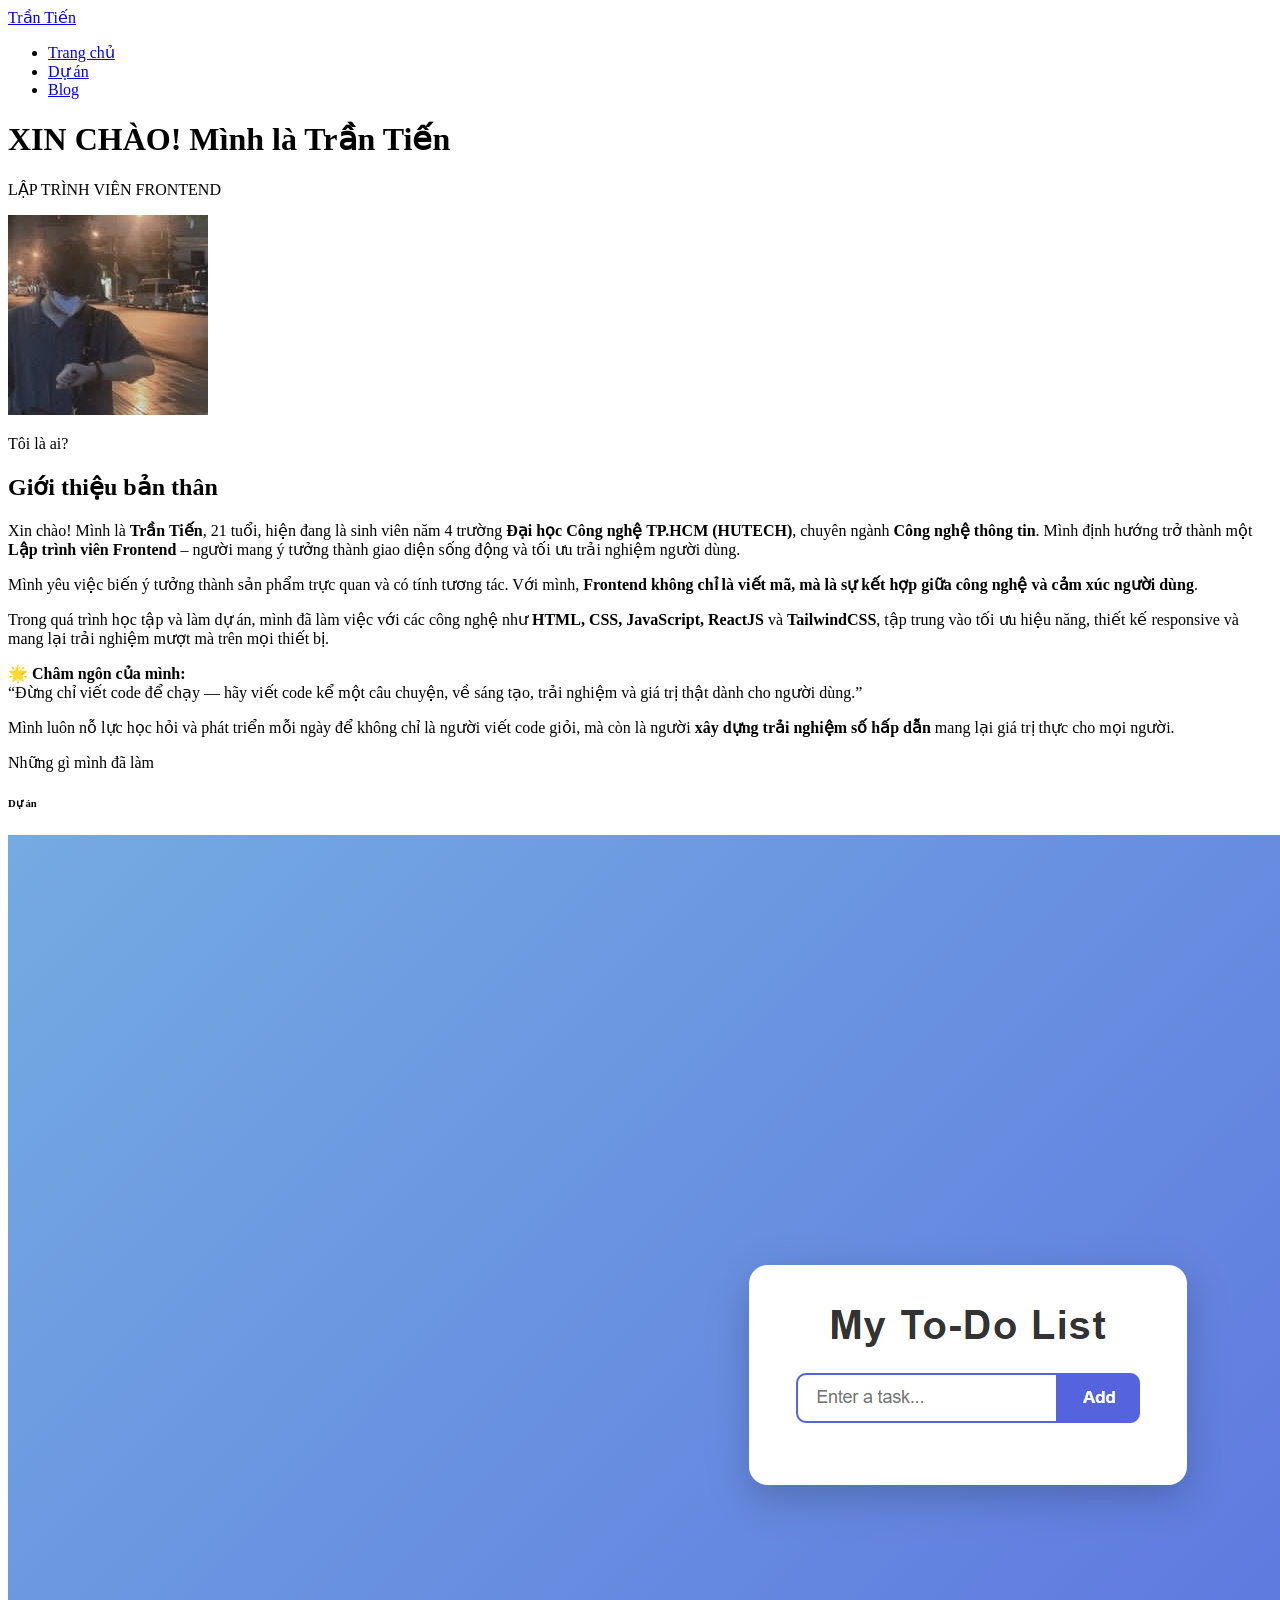
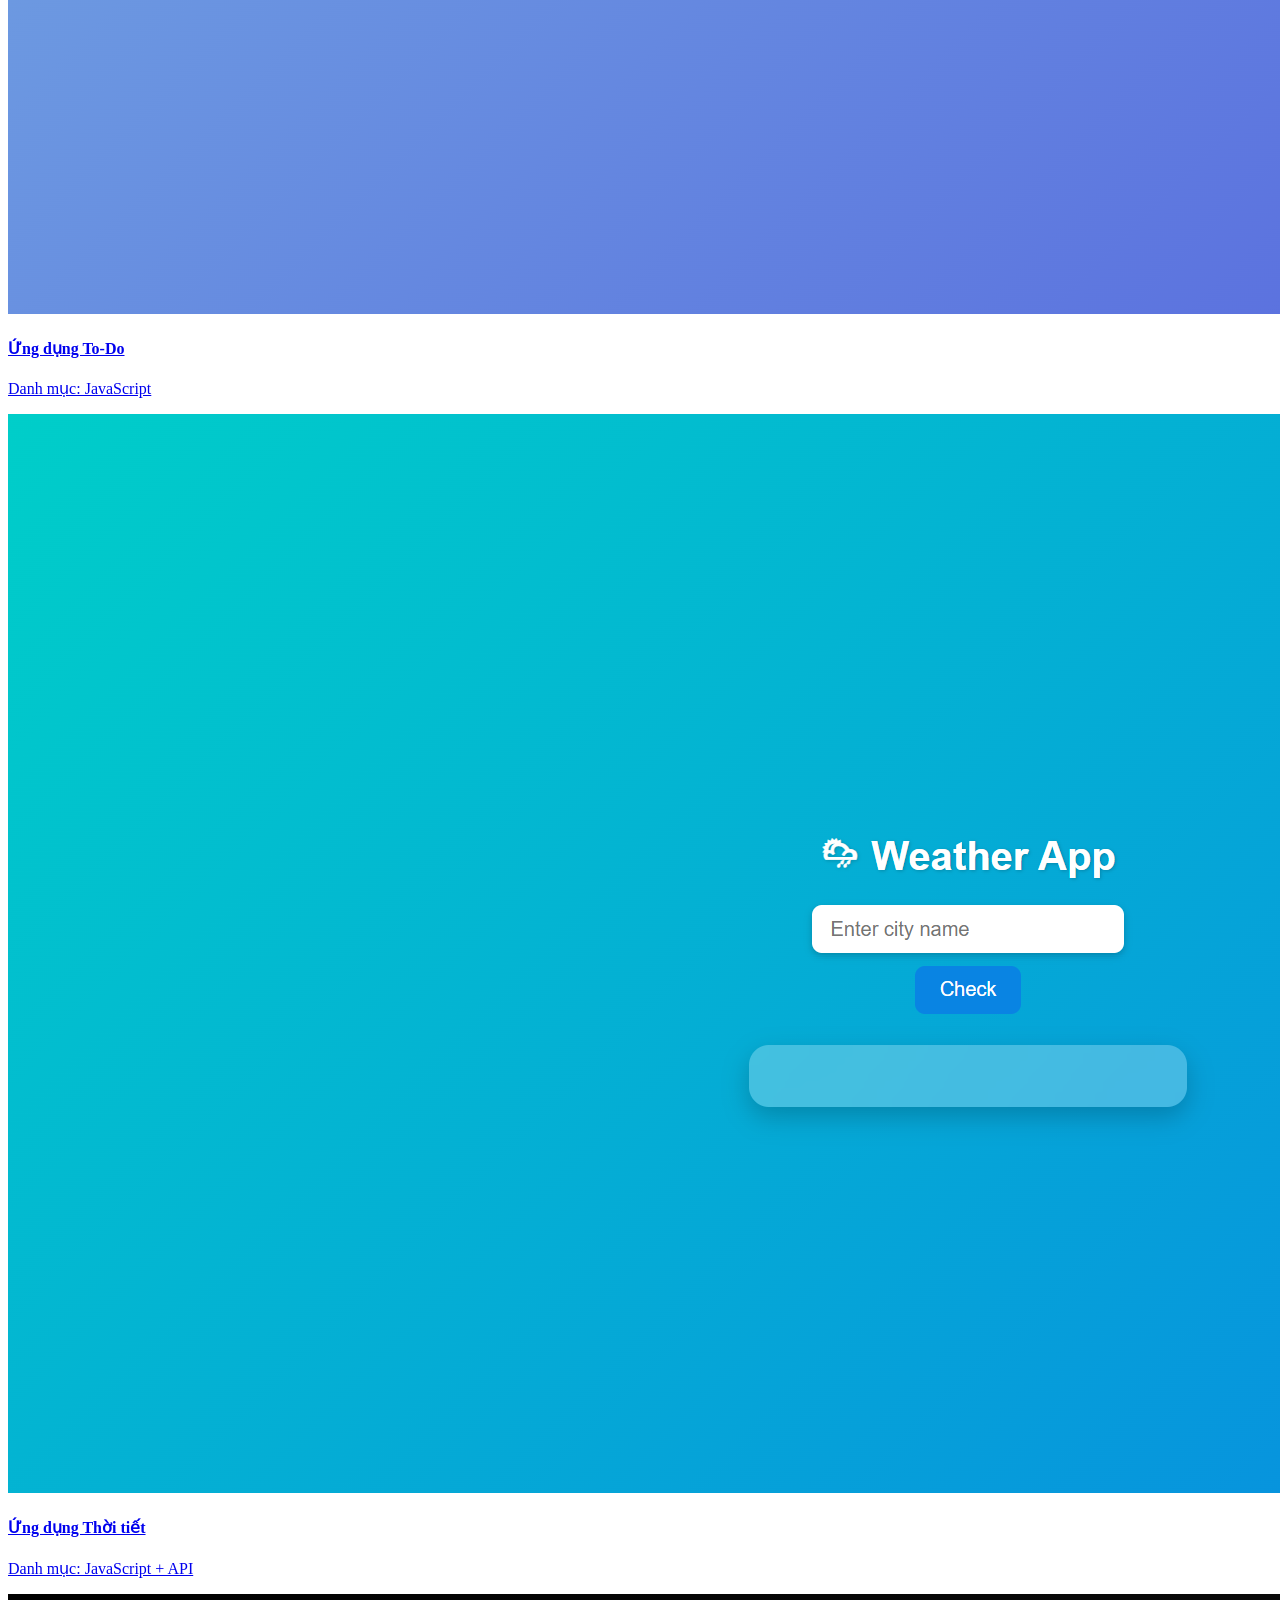
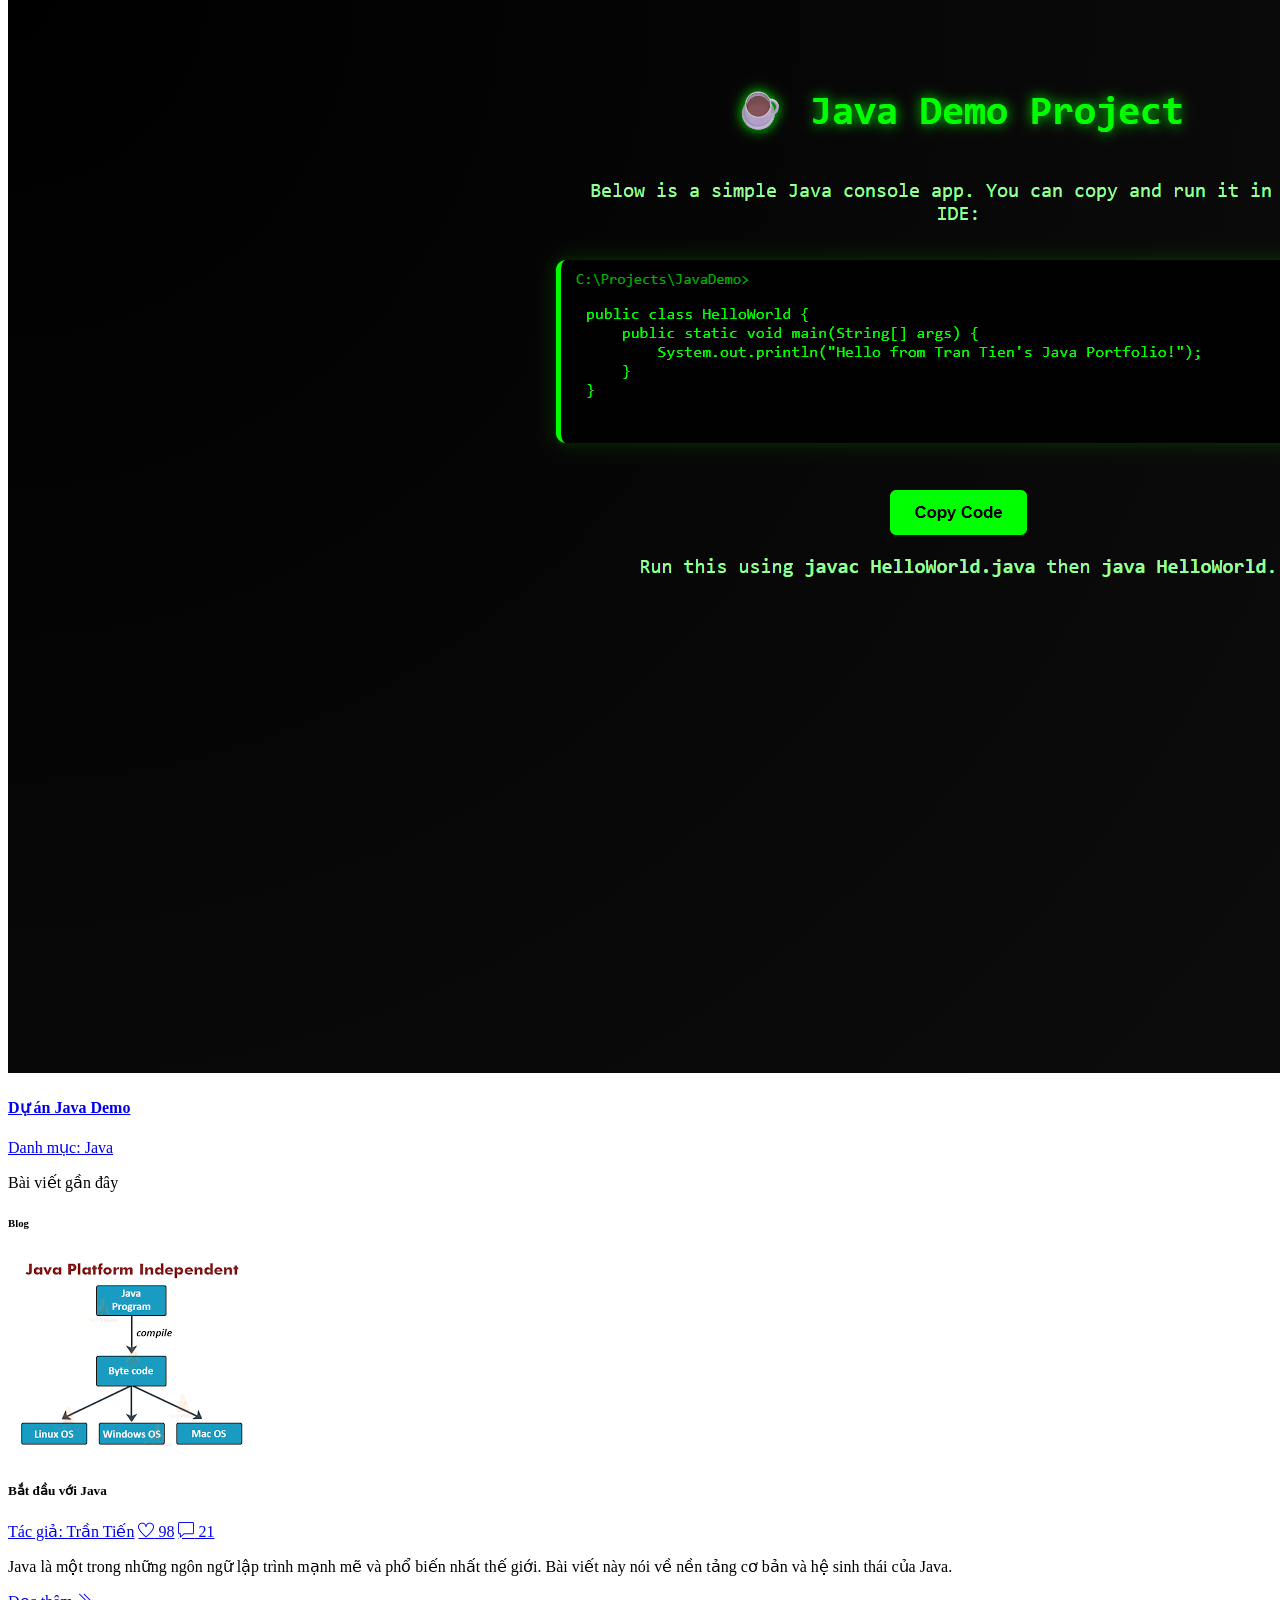
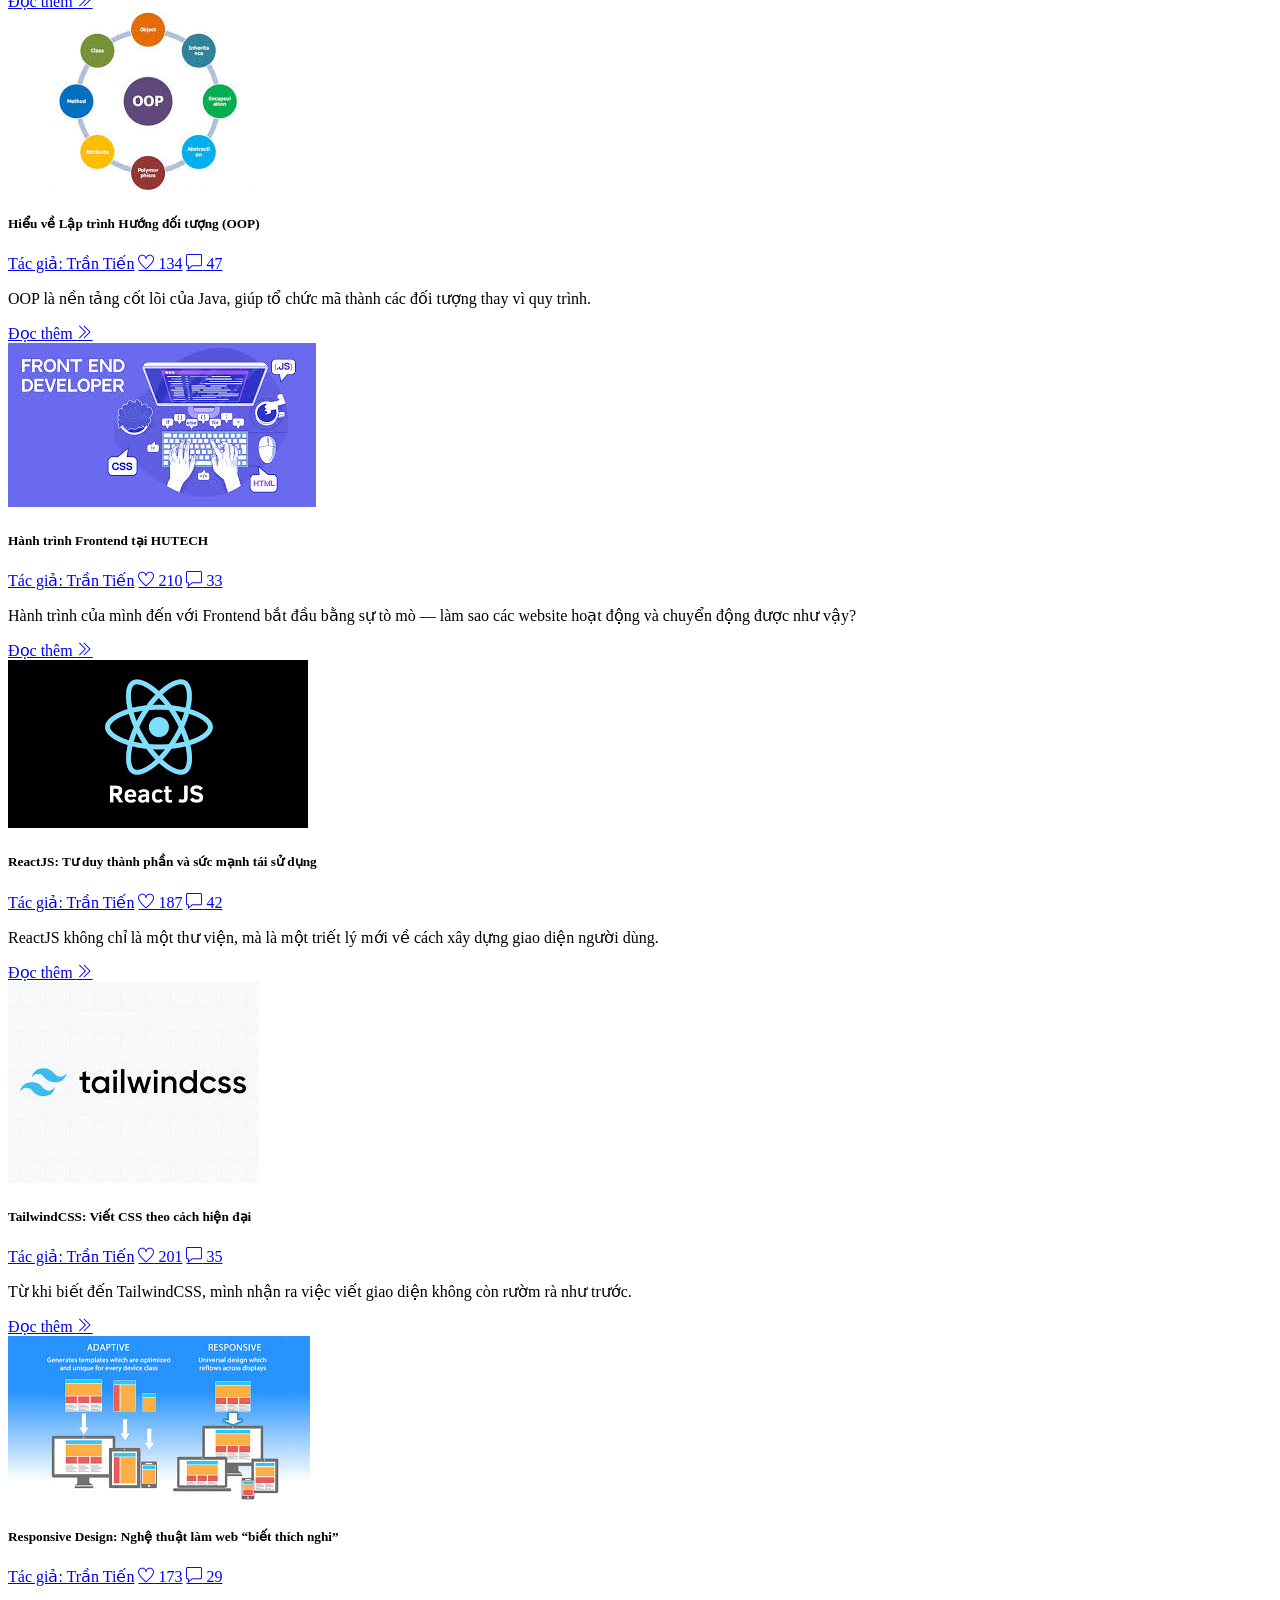
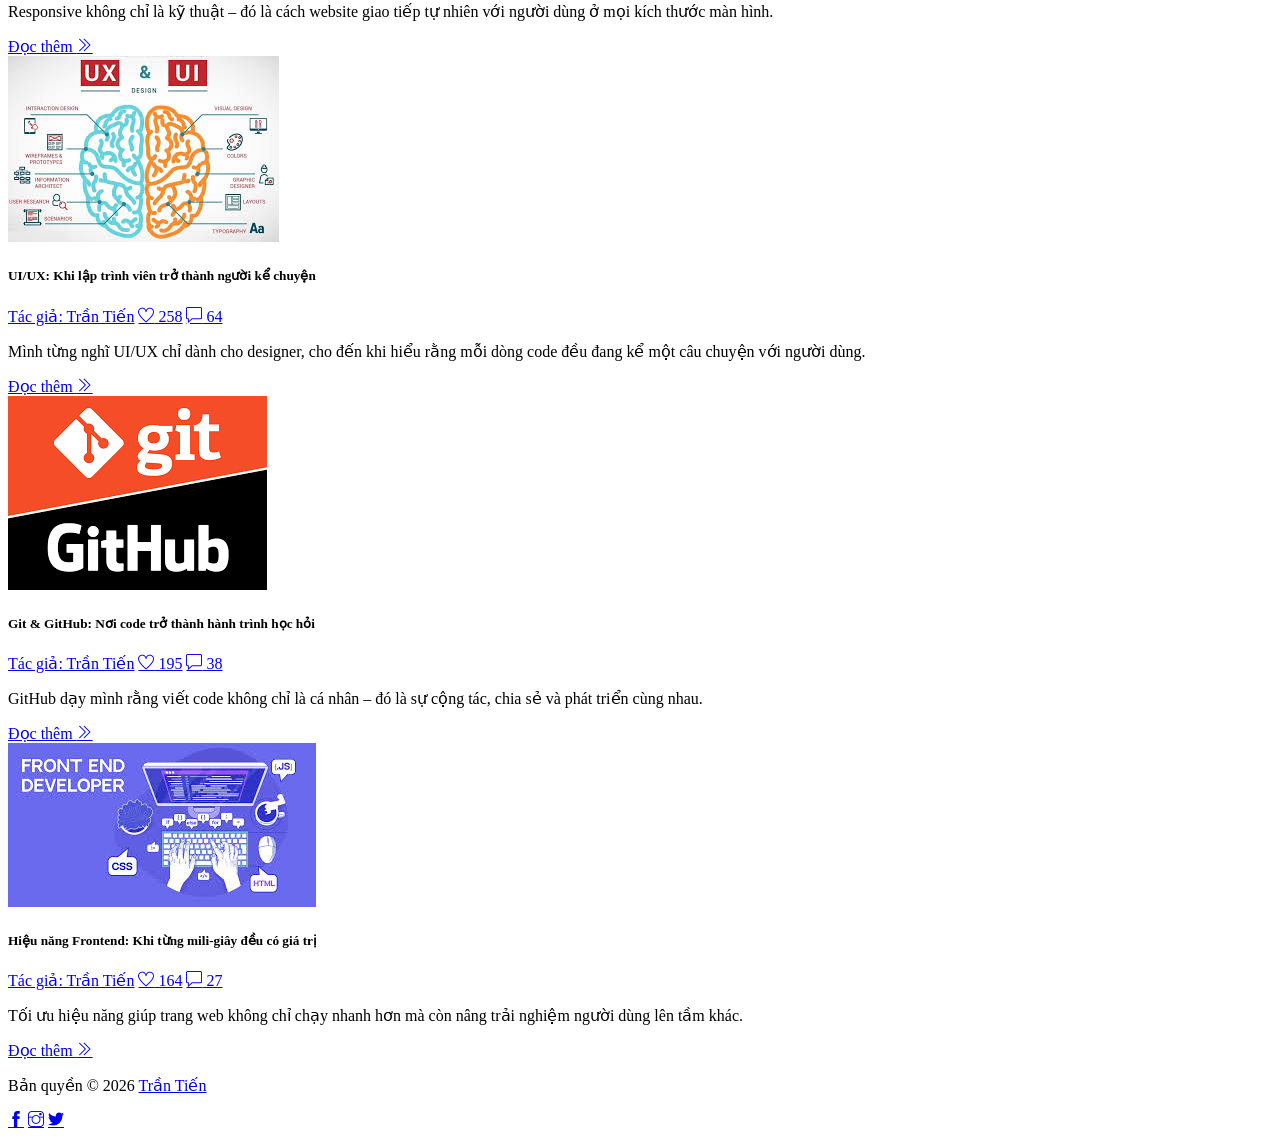
==== index.html @ d3b8ba6e "First commit" ====
<!DOCTYPE html>
<html lang="vi">

<head>
    <meta charset="utf-8">
    <meta name="viewport" content="width=device-width, initial-scale=1, shrink-to-fit=no">
    <meta name="description" content="Portfolio cá nhân của Trần Tiến.">
    <meta name="author" content="Tran Tien">
    <title>Trần Tiến | Portfolio</title>
    <!-- font icons -->
    <link rel="stylesheet" href="assets/vendors/themify-icons/css/themify-icons.css">
    <!-- Bootstrap + Meyawo main styles -->
    <link rel="stylesheet" href="assets/css/meyawo.css">
</head>

<body data-spy="scroll" data-target=".navbar" data-offset="40" id="home">

    <!-- Navbar -->
    <nav class="custom-navbar" data-spy="affix" data-offset-top="20">
        <div class="container">
            <a class="logo" href="#">Trần Tiến</a>
            <ul class="nav">
                <li class="item"><a class="link" href="#home">Trang chủ</a></li>
                <li class="item"><a class="link" href="#portfolio">Dự án</a></li>
                <li class="item"><a class="link" href="#blog">Blog</a></li>
            </ul>
            <a href="javascript:void(0)" id="nav-toggle" class="hamburger hamburger--elastic">
                <div class="hamburger-box"><div class="hamburger-inner"></div></div>
            </a>
        </div>
    </nav>

    <!-- Header -->
    <header id="home" class="header">
        <div class="overlay"></div>
        <div class="header-content container">
            <h1 class="header-title">
                <span class="up">XIN CHÀO!</span>
                <span class="down">Mình là Trần Tiến</span>
            </h1>
            <p class="header-subtitle">LẬP TRÌNH VIÊN FRONTEND</p>
        </div>
    </header>

    <!-- About -->
    <section class="section pt-0" id="about">
        <div class="container text-center">
            <div class="about">
                <div class="about-img-holder">
                    <img src="assets/imgs/man.jpg" class="about-img" alt="Ảnh đại diện Trần Tiến">
                </div>
                <div class="about-caption">
                    <p class="section-subtitle">Tôi là ai?</p>
                    <h2 class="section-title mb-3">Giới thiệu bản thân</h2>
                    <p>
                        Xin chào! Mình là <b>Trần Tiến</b>, 21 tuổi, hiện đang là sinh viên năm 4 trường <b>Đại học Công nghệ TP.HCM (HUTECH)</b>, chuyên ngành <b>Công nghệ thông tin</b>.  
                        Mình định hướng trở thành một <b>Lập trình viên Frontend</b> – người mang ý tưởng thành giao diện sống động và tối ưu trải nghiệm người dùng.
                    </p>
                    <p>
                        Mình yêu việc biến ý tưởng thành sản phẩm trực quan và có tính tương tác. Với mình, <b>Frontend không chỉ là viết mã, mà là sự kết hợp giữa công nghệ và cảm xúc người dùng</b>.
                    </p>
                    <p>
                        Trong quá trình học tập và làm dự án, mình đã làm việc với các công nghệ như <b>HTML, CSS, JavaScript, ReactJS</b> và <b>TailwindCSS</b>, tập trung vào tối ưu hiệu năng, thiết kế responsive và mang lại trải nghiệm mượt mà trên mọi thiết bị.
                    </p>
                    <p><b>🌟 Châm ngôn của mình:</b><br>
                        “Đừng chỉ viết code để chạy — hãy viết code kể một câu chuyện, về sáng tạo, trải nghiệm và giá trị thật dành cho người dùng.”
                    </p>
                    <p>
                        Mình luôn nỗ lực học hỏi và phát triển mỗi ngày để không chỉ là người viết code giỏi, mà còn là người <b>xây dựng trải nghiệm số hấp dẫn</b> mang lại giá trị thực cho mọi người.
                    </p>
                </div>
            </div>
        </div>
    </section>

    <!-- Portfolio -->
    <section class="section" id="portfolio">
        <div class="container text-center">
            <p class="section-subtitle">Những gì mình đã làm</p>
            <h6 class="section-title mb-6">Dự án</h6>

            <div class="row">
                <div class="col-md-4">
                    <a href="projects/todo/index.html" target="_blank" class="portfolio-card">
                        <img src="assets/imgs/folio-1.png" class="portfolio-card-img" alt="Todo App">
                        <span class="portfolio-card-overlay">
                            <span class="portfolio-card-caption">
                                <h4>Ứng dụng To-Do</h4>
                                <p class="font-weight-normal">Danh mục: JavaScript</p>
                            </span>
                        </span>
                    </a>
                </div>

                <div class="col-md-4">
                    <a href="projects/weather/index.html" target="_blank" class="portfolio-card">
                        <img src="assets/imgs/folio-2.png" class="portfolio-card-img" alt="Weather App">
                        <span class="portfolio-card-overlay">
                            <span class="portfolio-card-caption">
                                <h4>Ứng dụng Thời tiết</h4>
                                <p class="font-weight-normal">Danh mục: JavaScript + API</p>
                            </span>
                        </span>
                    </a>
                </div>

                <div class="col-md-4">
                    <a href="projects/java-demo/index.html" target="_blank" class="portfolio-card">
                        <img src="assets/imgs/folio-3.png" class="portfolio-card-img" alt="Java Demo">
                        <span class="portfolio-card-overlay">
                            <span class="portfolio-card-caption">
                                <h4>Dự án Java Demo</h4>
                                <p class="font-weight-normal">Danh mục: Java</p>
                            </span>
                        </span>
                    </a>
                </div>
            </div>
        </div>
    </section>

    <!-- Blog -->
    <section class="section" id="blog">
        <div class="container text-center">
            <p class="section-subtitle">Bài viết gần đây</p>
            <h6 class="section-title mb-6">Blog</h6>

            <!-- Blog 1 -->
            <div class="blog-card">
                <div class="blog-card-header"><img src="assets/imgs/blog1.png" class="blog-card-img" alt="Java Basics"></div>
                <div class="blog-card-body">
                    <h5 class="blog-card-title">Bắt đầu với Java</h5>
                    <p class="blog-card-caption">
                        <a href="#">Tác giả: Trần Tiến</a>
                        <a href="#"><i class="ti-heart text-danger"></i> 98</a>
                        <a href="#"><i class="ti-comment"></i> 21</a>
                    </p>
                    <p>Java là một trong những ngôn ngữ lập trình mạnh mẽ và phổ biến nhất thế giới. Bài viết này nói về nền tảng cơ bản và hệ sinh thái của Java.</p>
                    <div class="blog-full" style="display:none;text-align:left;margin-top:15px;">
                        <p>Java được thiết kế với triết lý “Viết một lần, chạy mọi nơi”. Mã bytecode của Java chạy trên JVM giúp ứng dụng có thể hoạt động trên nhiều nền tảng khác nhau.</p>
                        <p>Hiểu cú pháp, biến, kiểu dữ liệu và cấu trúc điều khiển là bước đầu để làm chủ Java. Sau đó, bạn có thể khám phá OOP, đa luồng và xử lý file.</p>
                        <p>Học Java giúp xây nền tảng vững chắc không chỉ cho backend mà còn cho lập trình Android và các ứng dụng doanh nghiệp.</p>
                    </div>
                    <a href="javascript:void(0)" class="blog-card-link read-more-btn">Đọc thêm <i class="ti-angle-double-right"></i></a>
                </div>
            </div>

            <!-- Blog 2 -->
            <div class="blog-card">
                <div class="blog-card-header"><img src="assets/imgs/blog2.jpg" class="blog-card-img" alt="OOP"></div>
                <div class="blog-card-body">
                    <h5 class="blog-card-title">Hiểu về Lập trình Hướng đối tượng (OOP)</h5>
                    <p class="blog-card-caption">
                        <a href="#">Tác giả: Trần Tiến</a>
                        <a href="#"><i class="ti-heart text-danger"></i> 134</a>
                        <a href="#"><i class="ti-comment"></i> 47</a>
                    </p>
                    <p>OOP là nền tảng cốt lõi của Java, giúp tổ chức mã thành các đối tượng thay vì quy trình.</p>
                    <div class="blog-full" style="display:none;text-align:left;margin-top:15px;">
                        <p>Bốn nguyên lý OOP — Đóng gói, Kế thừa, Đa hình và Trừu tượng — giúp mã nguồn dễ tái sử dụng, mở rộng và bảo trì.</p>
                        <p>Đóng gói giúp bảo vệ dữ liệu, kế thừa giúp tái sử dụng code, đa hình tạo sự linh hoạt, còn trừu tượng giúp đơn giản hóa hệ thống phức tạp.</p>
                        <p>Với mình, OOP không chỉ là kỹ thuật mà là một cách tư duy khi giải quyết vấn đề bằng phần mềm.</p>
                    </div>
                    <a href="javascript:void(0)" class="blog-card-link read-more-btn">Đọc thêm <i class="ti-angle-double-right"></i></a>
                </div>
            </div>

            <!-- Blog 3 -->
            <div class="blog-card">
                <div class="blog-card-header"><img src="assets/imgs/blog3.png" class="blog-card-img" alt="Frontend"></div>
                <div class="blog-card-body">
                    <h5 class="blog-card-title">Hành trình Frontend tại HUTECH</h5>
                    <p class="blog-card-caption">
                        <a href="#">Tác giả: Trần Tiến</a>
                        <a href="#"><i class="ti-heart text-danger"></i> 210</a>
                        <a href="#"><i class="ti-comment"></i> 33</a>
                    </p>
                    <p>Hành trình của mình đến với Frontend bắt đầu bằng sự tò mò — làm sao các website hoạt động và chuyển động được như vậy?</p>
                    <div class="blog-full" style="display:none;text-align:left;margin-top:15px;">
                        <p>Tại HUTECH, mình bắt đầu với HTML và CSS, sau đó học JavaScript để biến trang tĩnh thành trang động.</p>
                        <p>Rồi mình tiếp tục học React, quản lý state, responsive design và tối ưu hiệu năng. Mỗi dự án dạy mình thêm sự kiên nhẫn và tỉ mỉ.</p>
                        <p>Frontend dạy mình nhìn thế giới như một nhà thiết kế – nơi sự sáng tạo và hiệu suất cùng tồn tại.</p>
                    </div>
                    <a href="javascript:void(0)" class="blog-card-link read-more-btn">Đọc thêm <i class="ti-angle-double-right"></i></a>
                </div>
            </div>

            <!-- Blog 4 -->
<div class="blog-card">
    <div class="blog-card-header"><img src="assets/imgs/blog4.png" class="blog-card-img" alt="ReactJS"></div>
    <div class="blog-card-body">
        <h5 class="blog-card-title">ReactJS: Tư duy thành phần và sức mạnh tái sử dụng</h5>
        <p class="blog-card-caption">
            <a href="#">Tác giả: Trần Tiến</a>
            <a href="#"><i class="ti-heart text-danger"></i> 187</a>
            <a href="#"><i class="ti-comment"></i> 42</a>
        </p>
        <p>ReactJS không chỉ là một thư viện, mà là một triết lý mới về cách xây dựng giao diện người dùng.</p>
        <div class="blog-full" style="display:none;text-align:left;margin-top:15px;">
            <p>Thay vì viết từng trang HTML riêng lẻ, React dạy chúng ta tư duy theo thành phần (component) – nơi mọi phần của giao diện là một khối độc lập có thể tái sử dụng, kiểm soát và bảo trì dễ dàng.</p>
            <p>Trong dự án học tập tại HUTECH, mình bắt đầu tách từng phần nhỏ: thanh điều hướng, form đăng nhập, danh sách sản phẩm... Mỗi phần là một component riêng, vừa gọn gàng vừa linh hoạt.</p>
            <p>Điều mình thích nhất ở React chính là khả năng quản lý trạng thái (state). Khi người dùng nhập dữ liệu, di chuyển giữa các phần, hoặc nhấn nút, mọi thay đổi đều được cập nhật ngay lập tức mà không cần tải lại trang.</p>
            <p>React khiến trang web không chỉ hoạt động, mà còn “thở”. Nhờ đó, mình học được cách viết mã gọn gàng, tối ưu và dễ bảo trì hơn bao giờ hết.</p>
        </div>
        <a href="javascript:void(0)" class="blog-card-link read-more-btn">Đọc thêm <i class="ti-angle-double-right"></i></a>
    </div>
</div>

<!-- Blog 5 -->
<div class="blog-card">
    <div class="blog-card-header"><img src="assets/imgs/blog5.png" class="blog-card-img" alt="TailwindCSS"></div>
    <div class="blog-card-body">
        <h5 class="blog-card-title">TailwindCSS: Viết CSS theo cách hiện đại</h5>
        <p class="blog-card-caption">
            <a href="#">Tác giả: Trần Tiến</a>
            <a href="#"><i class="ti-heart text-danger"></i> 201</a>
            <a href="#"><i class="ti-comment"></i> 35</a>
        </p>
        <p>Từ khi biết đến TailwindCSS, mình nhận ra việc viết giao diện không còn rườm rà như trước.</p>
        <div class="blog-full" style="display:none;text-align:left;margin-top:15px;">
            <p>Tailwind cho phép viết CSS ngay trong HTML, giúp mình kiểm soát trực quan toàn bộ bố cục và kiểu dáng. Chỉ với vài class như <code>flex justify-center items-center</code>, mọi thứ đã cân đối hoàn hảo.</p>
            <p>Ban đầu, mình khá nghi ngờ vì code nhìn “lộn xộn”, nhưng dần dần mình nhận ra ưu điểm vượt trội: tốc độ triển khai nhanh, dễ bảo trì, và giao diện luôn đồng nhất.</p>
            <p>Tailwind giúp mình hiểu sâu hơn về nguyên lý utility-first và cách tổ chức cấu trúc UI hiện đại, phù hợp cho các dự án lớn.</p>
            <p>Giờ đây, mình gần như không thể quay lại cách viết CSS cũ nữa!</p>
        </div>
        <a href="javascript:void(0)" class="blog-card-link read-more-btn">Đọc thêm <i class="ti-angle-double-right"></i></a>
    </div>
</div>

<!-- Blog 6 -->
<div class="blog-card">
    <div class="blog-card-header"><img src="assets/imgs/blog6.png" class="blog-card-img" alt="Responsive Design"></div>
    <div class="blog-card-body">
        <h5 class="blog-card-title">Responsive Design: Nghệ thuật làm web “biết thích nghi”</h5>
        <p class="blog-card-caption">
            <a href="#">Tác giả: Trần Tiến</a>
            <a href="#"><i class="ti-heart text-danger"></i> 173</a>
            <a href="#"><i class="ti-comment"></i> 29</a>
        </p>
        <p>Responsive không chỉ là kỹ thuật – đó là cách website giao tiếp tự nhiên với người dùng ở mọi kích thước màn hình.</p>
        <div class="blog-full" style="display:none;text-align:left;margin-top:15px;">
            <p>Khi bắt đầu học frontend, mình từng nghĩ chỉ cần “co giãn layout” là đủ. Nhưng thực tế, responsive là một triết lý thiết kế.</p>
            <p>Thiết kế phải linh hoạt, văn bản phải dễ đọc, hình ảnh phải co giãn hợp lý – tất cả để người dùng cảm thấy thoải mái dù đang dùng điện thoại, tablet hay máy tính.</p>
            <p>Sau khi nắm vững grid, flexbox và media queries, mình nhận ra rằng một giao diện tốt phải “sống” trên mọi thiết bị, chứ không chỉ hiển thị được.</p>
            <p>Responsive chính là sự tôn trọng người dùng.</p>
        </div>
        <a href="javascript:void(0)" class="blog-card-link read-more-btn">Đọc thêm <i class="ti-angle-double-right"></i></a>
    </div>
</div>

<!-- Blog 7 -->
<div class="blog-card">
    <div class="blog-card-header"><img src="assets/imgs/blog7.png" class="blog-card-img" alt="UI UX"></div>
    <div class="blog-card-body">
        <h5 class="blog-card-title">UI/UX: Khi lập trình viên trở thành người kể chuyện</h5>
        <p class="blog-card-caption">
            <a href="#">Tác giả: Trần Tiến</a>
            <a href="#"><i class="ti-heart text-danger"></i> 258</a>
            <a href="#"><i class="ti-comment"></i> 64</a>
        </p>
        <p>Mình từng nghĩ UI/UX chỉ dành cho designer, cho đến khi hiểu rằng mỗi dòng code đều đang kể một câu chuyện với người dùng.</p>
        <div class="blog-full" style="display:none;text-align:left;margin-top:15px;">
            <p>UI là giao diện, UX là cảm xúc – và cả hai không thể tách rời. Một nút bấm đẹp nhưng phản hồi chậm là một UX tệ.</p>
            <p>Frontend developer chính là người kể chuyện bằng hành vi của giao diện: màu sắc, chuyển động, phản hồi và trải nghiệm.</p>
            <p>Khi người dùng cảm thấy tự nhiên và thoải mái, nghĩa là bạn đã làm đúng. Và đó là cảm giác tuyệt nhất khi code một dự án.</p>
            <p>Frontend không chỉ là kỹ thuật – đó là nghệ thuật giao tiếp qua công nghệ.</p>
        </div>
        <a href="javascript:void(0)" class="blog-card-link read-more-btn">Đọc thêm <i class="ti-angle-double-right"></i></a>
    </div>
</div>

<!-- Blog 8 -->
<div class="blog-card">
    <div class="blog-card-header"><img src="assets/imgs/blog8.png" class="blog-card-img" alt="GitHub"></div>
    <div class="blog-card-body">
        <h5 class="blog-card-title">Git & GitHub: Nơi code trở thành hành trình học hỏi</h5>
        <p class="blog-card-caption">
            <a href="#">Tác giả: Trần Tiến</a>
            <a href="#"><i class="ti-heart text-danger"></i> 195</a>
            <a href="#"><i class="ti-comment"></i> 38</a>
        </p>
        <p>GitHub dạy mình rằng viết code không chỉ là cá nhân – đó là sự cộng tác, chia sẻ và phát triển cùng nhau.</p>
        <div class="blog-full" style="display:none;text-align:left;margin-top:15px;">
            <p>Từ những commit đầu tiên đầy sai sót, mình học được cách ghi chú, rollback, tạo nhánh và hợp nhất mã nguồn.</p>
            <p>Mỗi lần push code giống như ghi lại nhật ký phát triển của chính mình – từng dòng, từng cải tiến, từng bước tiến nhỏ.</p>
            <p>Git không chỉ là công cụ, nó rèn mình tính kỷ luật và trách nhiệm trong teamwork. Mỗi commit là một lời cam kết với đồng đội và bản thân.</p>
            <p>Với mình, GitHub là nơi hành trình học tập trở nên công khai, để nhìn lại và tiếp tục tiến bộ.</p>
        </div>
        <a href="javascript:void(0)" class="blog-card-link read-more-btn">Đọc thêm <i class="ti-angle-double-right"></i></a>
    </div>
</div>

<!-- Blog 9 -->
<div class="blog-card">
    <div class="blog-card-header"><img src="assets/imgs/blog9.png" class="blog-card-img" alt="Performance"></div>
    <div class="blog-card-body">
        <h5 class="blog-card-title">Hiệu năng Frontend: Khi từng mili-giây đều có giá trị</h5>
        <p class="blog-card-caption">
            <a href="#">Tác giả: Trần Tiến</a>
            <a href="#"><i class="ti-heart text-danger"></i> 164</a>
            <a href="#"><i class="ti-comment"></i> 27</a>
        </p>
        <p>Tối ưu hiệu năng giúp trang web không chỉ chạy nhanh hơn mà còn nâng trải nghiệm người dùng lên tầm khác.</p>
        <div class="blog-full" style="display:none;text-align:left;margin-top:15px;">
            <p>Mình học cách lazy load hình ảnh, giảm dung lượng bundle, dùng cache hiệu quả và tận dụng CDN để tăng tốc độ tải trang.</p>
            <p>Khi website load chậm, người dùng sẽ rời đi – đó là lý do hiệu năng không bao giờ được xem nhẹ.</p>
            <p>Tối ưu là một hành trình không có điểm dừng: mỗi dự án, mỗi lần đo lường đều là cơ hội để cải thiện.</p>
            <p>“Hiệu suất là sự tôn trọng dành cho thời gian của người dùng.”</p>
        </div>
        <a href="javascript:void(0)" class="blog-card-link read-more-btn">Đọc thêm <i class="ti-angle-double-right"></i></a>
    </div>
</div>

        </div>
    </section>

    <!-- Footer -->
    <div class="container">
        <footer class="footer">
            <p class="mb-0">Bản quyền &copy; <script>document.write(new Date().getFullYear())</script> <a href="#">Trần Tiến</a></p>
            <div class="social-links text-right m-auto ml-sm-auto">
                <a href="#" class="link"><i class="ti-facebook"></i></a>
                <a href="#" class="link"><i class="ti-instagram"></i></a>
                <a href="#" class="link"><i class="ti-twitter-alt"></i></a>
            </div>
        </footer>
    </div>

    <!-- JS -->
    <script src="assets/vendors/jquery/jquery-3.4.1.js"></script>
    <script src="assets/vendors/bootstrap/bootstrap.bundle.js"></script>
    <script src="assets/vendors/bootstrap/bootstrap.affix.js"></script>
    <script src="assets/js/meyawo.js"></script>
    <script>
      document.querySelectorAll('.read-more-btn').forEach(btn => {
        btn.addEventListener('click', () => {
          const blogFull = btn.previousElementSibling;
          if (blogFull.style.display === 'none') {
            blogFull.style.display = 'block';
            btn.innerHTML = 'Thu gọn <i class="ti-angle-double-up"></i>';
          } else {
            blogFull.style.display = 'none';
            btn.innerHTML = 'Đọc thêm <i class="ti-angle-double-right"></i>';
          }
        });
      });
    </script>
</body>
</html>
---- assets/vendors/themify-icons/css/themify-icons.css ----
@font-face {
	font-family: 'themify';
	src:url("../fonts/themify.eot?-fvbane");
	src:url("../fonts/themify.eot?#iefix-fvbane") format("embedded-opentype"),
		url("../fonts/themify.woff?-fvbane") format("woff"),
		url("../fonts/themify.ttf?-fvbane") format("truetype"),
		url("../fonts/themify.svg?-fvbane#themify") format("svg");
	font-weight: normal;
	font-style: normal;
}

[class^="ti-"], [class*=" ti-"] {
	font-family: 'themify';
	speak: none;
	font-style: normal;
	font-weight: normal;
	font-variant: normal;
	text-transform: none;
	line-height: 1;

	/* Better Font Rendering =========== */
	-webkit-font-smoothing: antialiased;
	-moz-osx-font-smoothing: grayscale;
}

.ti-wand:before {
	content: "\e600";
}
.ti-volume:before {
	content: "\e601";
}
.ti-user:before {
	content: "\e602";
}
.ti-unlock:before {
	content: "\e603";
}
.ti-unlink:before {
	content: "\e604";
}
.ti-trash:before {
	content: "\e605";
}
.ti-thought:before {
	content: "\e606";
}
.ti-target:before {
	content: "\e607";
}
.ti-tag:before {
	content: "\e608";
}
.ti-tablet:before {
	content: "\e609";
}
.ti-star:before {
	content: "\e60a";
}
.ti-spray:before {
	content: "\e60b";
}
.ti-signal:before {
	content: "\e60c";
}
.ti-shopping-cart:before {
	content: "\e60d";
}
.ti-shopping-cart-full:before {
	content: "\e60e";
}
.ti-settings:before {
	content: "\e60f";
}
.ti-search:before {
	content: "\e610";
}
.ti-zoom-in:before {
	content: "\e611";
}
.ti-zoom-out:before {
	content: "\e612";
}
.ti-cut:before {
	content: "\e613";
}
.ti-ruler:before {
	content: "\e614";
}
.ti-ruler-pencil:before {
	content: "\e615";
}
.ti-ruler-alt:before {
	content: "\e616";
}
.ti-bookmark:before {
	content: "\e617";
}
.ti-bookmark-alt:before {
	content: "\e618";
}
.ti-reload:before {
	content: "\e619";
}
.ti-plus:before {
	content: "\e61a";
}
.ti-pin:before {
	content: "\e61b";
}
.ti-pencil:before {
	content: "\e61c";
}
.ti-pencil-alt:before {
	content: "\e61d";
}
.ti-paint-roller:before {
	content: "\e61e";
}
.ti-paint-bucket:before {
	content: "\e61f";
}
.ti-na:before {
	content: "\e620";
}
.ti-mobile:before {
	content: "\e621";
}
.ti-minus:before {
	content: "\e622";
}
.ti-medall:before {
	content: "\e623";
}
.ti-medall-alt:before {
	content: "\e624";
}
.ti-marker:before {
	content: "\e625";
}
.ti-marker-alt:before {
	content: "\e626";
}
.ti-arrow-up:before {
	content: "\e627";
}
.ti-arrow-right:before {
	content: "\e628";
}
.ti-arrow-left:before {
	content: "\e629";
}
.ti-arrow-down:before {
	content: "\e62a";
}
.ti-lock:before {
	content: "\e62b";
}
.ti-location-arrow:before {
	content: "\e62c";
}
.ti-link:before {
	content: "\e62d";
}
.ti-layout:before {
	content: "\e62e";
}
.ti-layers:before {
	content: "\e62f";
}
.ti-layers-alt:before {
	content: "\e630";
}
.ti-key:before {
	content: "\e631";
}
.ti-import:before {
	content: "\e632";
}
.ti-image:before {
	content: "\e633";
}
.ti-heart:before {
	content: "\e634";
}
.ti-heart-broken:before {
	content: "\e635";
}
.ti-hand-stop:before {
	content: "\e636";
}
.ti-hand-open:before {
	content: "\e637";
}
.ti-hand-drag:before {
	content: "\e638";
}
.ti-folder:before {
	content: "\e639";
}
.ti-flag:before {
	content: "\e63a";
}
.ti-flag-alt:before {
	content: "\e63b";
}
.ti-flag-alt-2:before {
	content: "\e63c";
}
.ti-eye:before {
	content: "\e63d";
}
.ti-export:before {
	content: "\e63e";
}
.ti-exchange-vertical:before {
	content: "\e63f";
}
.ti-desktop:before {
	content: "\e640";
}
.ti-cup:before {
	content: "\e641";
}
.ti-crown:before {
	content: "\e642";
}
.ti-comments:before {
	content: "\e643";
}
.ti-comment:before {
	content: "\e644";
}
.ti-comment-alt:before {
	content: "\e645";
}
.ti-close:before {
	content: "\e646";
}
.ti-clip:before {
	content: "\e647";
}
.ti-angle-up:before {
	content: "\e648";
}
.ti-angle-right:before {
	content: "\e649";
}
.ti-angle-left:before {
	content: "\e64a";
}
.ti-angle-down:before {
	content: "\e64b";
}
.ti-check:before {
	content: "\e64c";
}
.ti-check-box:before {
	content: "\e64d";
}
.ti-camera:before {
	content: "\e64e";
}
.ti-announcement:before {
	content: "\e64f";
}
.ti-brush:before {
	content: "\e650";
}
.ti-briefcase:before {
	content: "\e651";
}
.ti-bolt:before {
	content: "\e652";
}
.ti-bolt-alt:before {
	content: "\e653";
}
.ti-blackboard:before {
	content: "\e654";
}
.ti-bag:before {
	content: "\e655";
}
.ti-move:before {
	content: "\e656";
}
.ti-arrows-vertical:before {
	content: "\e657";
}
.ti-arrows-horizontal:before {
	content: "\e658";
}
.ti-fullscreen:before {
	content: "\e659";
}
.ti-arrow-top-right:before {
	content: "\e65a";
}
.ti-arrow-top-left:before {
	content: "\e65b";
}
.ti-arrow-circle-up:before {
	content: "\e65c";
}
.ti-arrow-circle-right:before {
	content: "\e65d";
}
.ti-arrow-circle-left:before {
	content: "\e65e";
}
.ti-arrow-circle-down:before {
	content: "\e65f";
}
.ti-angle-double-up:before {
	content: "\e660";
}
.ti-angle-double-right:before {
	content: "\e661";
}
.ti-angle-double-left:before {
	content: "\e662";
}
.ti-angle-double-down:before {
	content: "\e663";
}
.ti-zip:before {
	content: "\e664";
}
.ti-world:before {
	content: "\e665";
}
.ti-wheelchair:before {
	content: "\e666";
}
.ti-view-list:before {
	content: "\e667";
}
.ti-view-list-alt:before {
	content: "\e668";
}
.ti-view-grid:before {
	content: "\e669";
}
.ti-uppercase:before {
	content: "\e66a";
}
.ti-upload:before {
	content: "\e66b";
}
.ti-underline:before {
	content: "\e66c";
}
.ti-truck:before {
	content: "\e66d";
}
.ti-timer:before {
	content: "\e66e";
}
.ti-ticket:before {
	content: "\e66f";
}
.ti-thumb-up:before {
	content: "\e670";
}
.ti-thumb-down:before {
	content: "\e671";
}
.ti-text:before {
	content: "\e672";
}
.ti-stats-up:before {
	content: "\e673";
}
.ti-stats-down:before {
	content: "\e674";
}
.ti-split-v:before {
	content: "\e675";
}
.ti-split-h:before {
	content: "\e676";
}
.ti-smallcap:before {
	content: "\e677";
}
.ti-shine:before {
	content: "\e678";
}
.ti-shift-right:before {
	content: "\e679";
}
.ti-shift-left:before {
	content: "\e67a";
}
.ti-shield:before {
	content: "\e67b";
}
.ti-notepad:before {
	content: "\e67c";
}
.ti-server:before {
	content: "\e67d";
}
.ti-quote-right:before {
	content: "\e67e";
}
.ti-quote-left:before {
	content: "\e67f";
}
.ti-pulse:before {
	content: "\e680";
}
.ti-printer:before {
	content: "\e681";
}
.ti-power-off:before {
	content: "\e682";
}
.ti-plug:before {
	content: "\e683";
}
.ti-pie-chart:before {
	content: "\e684";
}
.ti-paragraph:before {
	content: "\e685";
}
.ti-panel:before {
	content: "\e686";
}
.ti-package:before {
	content: "\e687";
}
.ti-music:before {
	content: "\e688";
}
.ti-music-alt:before {
	content: "\e689";
}
.ti-mouse:before {
	content: "\e68a";
}
.ti-mouse-alt:before {
	content: "\e68b";
}
.ti-money:before {
	content: "\e68c";
}
.ti-microphone:before {
	content: "\e68d";
}
.ti-menu:before {
	content: "\e68e";
}
.ti-menu-alt:before {
	content: "\e68f";
}
.ti-map:before {
	content: "\e690";
}
.ti-map-alt:before {
	content: "\e691";
}
.ti-loop:before {
	content: "\e692";
}
.ti-location-pin:before {
	content: "\e693";
}
.ti-list:before {
	content: "\e694";
}
.ti-light-bulb:before {
	content: "\e695";
}
.ti-Italic:before {
	content: "\e696";
}
.ti-info:before {
	content: "\e697";
}
.ti-infinite:before {
	content: "\e698";
}
.ti-id-badge:before {
	content: "\e699";
}
.ti-hummer:before {
	content: "\e69a";
}
.ti-home:before {
	content: "\e69b";
}
.ti-help:before {
	content: "\e69c";
}
.ti-headphone:before {
	content: "\e69d";
}
.ti-harddrives:before {
	content: "\e69e";
}
.ti-harddrive:before {
	content: "\e69f";
}
.ti-gift:before {
	content: "\e6a0";
}
.ti-game:before {
	content: "\e6a1";
}
.ti-filter:before {
	content: "\e6a2";
}
.ti-files:before {
	content: "\e6a3";
}
.ti-file:before {
	content: "\e6a4";
}
.ti-eraser:before {
	content: "\e6a5";
}
.ti-envelope:before {
	content: "\e6a6";
}
.ti-download:before {
	content: "\e6a7";
}
.ti-direction:before {
	content: "\e6a8";
}
.ti-direction-alt:before {
	content: "\e6a9";
}
.ti-dashboard:before {
	content: "\e6aa";
}
.ti-control-stop:before {
	content: "\e6ab";
}
.ti-control-shuffle:before {
	content: "\e6ac";
}
.ti-control-play:before {
	content: "\e6ad";
}
.ti-control-pause:before {
	content: "\e6ae";
}
.ti-control-forward:before {
	content: "\e6af";
}
.ti-control-backward:before {
	content: "\e6b0";
}
.ti-cloud:before {
	content: "\e6b1";
}
.ti-cloud-up:before {
	content: "\e6b2";
}
.ti-cloud-down:before {
	content: "\e6b3";
}
.ti-clipboard:before {
	content: "\e6b4";
}
.ti-car:before {
	content: "\e6b5";
}
.ti-calendar:before {
	content: "\e6b6";
}
.ti-book:before {
	content: "\e6b7";
}
.ti-bell:before {
	content: "\e6b8";
}
.ti-basketball:before {
	content: "\e6b9";
}
.ti-bar-chart:before {
	content: "\e6ba";
}
.ti-bar-chart-alt:before {
	content: "\e6bb";
}
.ti-back-right:before {
	content: "\e6bc";
}
.ti-back-left:before {
	content: "\e6bd";
}
.ti-arrows-corner:before {
	content: "\e6be";
}
.ti-archive:before {
	content: "\e6bf";
}
.ti-anchor:before {
	content: "\e6c0";
}
.ti-align-right:before {
	content: "\e6c1";
}
.ti-align-left:before {
	content: "\e6c2";
}
.ti-align-justify:before {
	content: "\e6c3";
}
.ti-align-center:before {
	content: "\e6c4";
}
.ti-alert:before {
	content: "\e6c5";
}
.ti-alarm-clock:before {
	content: "\e6c6";
}
.ti-agenda:before {
	content: "\e6c7";
}
.ti-write:before {
	content: "\e6c8";
}
.ti-window:before {
	content: "\e6c9";
}
.ti-widgetized:before {
	content: "\e6ca";
}
.ti-widget:before {
	content: "\e6cb";
}
.ti-widget-alt:before {
	content: "\e6cc";
}
.ti-wallet:before {
	content: "\e6cd";
}
.ti-video-clapper:before {
	content: "\e6ce";
}
.ti-video-camera:before {
	content: "\e6cf";
}
.ti-vector:before {
	content: "\e6d0";
}
.ti-themify-logo:before {
	content: "\e6d1";
}
.ti-themify-favicon:before {
	content: "\e6d2";
}
.ti-themify-favicon-alt:before {
	content: "\e6d3";
}
.ti-support:before {
	content: "\e6d4";
}
.ti-stamp:before {
	content: "\e6d5";
}
.ti-split-v-alt:before {
	content: "\e6d6";
}
.ti-slice:before {
	content: "\e6d7";
}
.ti-shortcode:before {
	content: "\e6d8";
}
.ti-shift-right-alt:before {
	content: "\e6d9";
}
.ti-shift-left-alt:before {
	content: "\e6da";
}
.ti-ruler-alt-2:before {
	content: "\e6db";
}
.ti-receipt:before {
	content: "\e6dc";
}
.ti-pin2:before {
	content: "\e6dd";
}
.ti-pin-alt:before {
	content: "\e6de";
}
.ti-pencil-alt2:before {
	content: "\e6df";
}
.ti-palette:before {
	content: "\e6e0";
}
.ti-more:before {
	content: "\e6e1";
}
.ti-more-alt:before {
	content: "\e6e2";
}
.ti-microphone-alt:before {
	content: "\e6e3";
}
.ti-magnet:before {
	content: "\e6e4";
}
.ti-line-double:before {
	content: "\e6e5";
}
.ti-line-dotted:before {
	content: "\e6e6";
}
.ti-line-dashed:before {
	content: "\e6e7";
}
.ti-layout-width-full:before {
	content: "\e6e8";
}
.ti-layout-width-default:before {
	content: "\e6e9";
}
.ti-layout-width-default-alt:before {
	content: "\e6ea";
}
.ti-layout-tab:before {
	content: "\e6eb";
}
.ti-layout-tab-window:before {
	content: "\e6ec";
}
.ti-layout-tab-v:before {
	content: "\e6ed";
}
.ti-layout-tab-min:before {
	content: "\e6ee";
}
.ti-layout-slider:before {
	content: "\e6ef";
}
.ti-layout-slider-alt:before {
	content: "\e6f0";
}
.ti-layout-sidebar-right:before {
	content: "\e6f1";
}
.ti-layout-sidebar-none:before {
	content: "\e6f2";
}
.ti-layout-sidebar-left:before {
	content: "\e6f3";
}
.ti-layout-placeholder:before {
	content: "\e6f4";
}
.ti-layout-menu:before {
	content: "\e6f5";
}
.ti-layout-menu-v:before {
	content: "\e6f6";
}
.ti-layout-menu-separated:before {
	content: "\e6f7";
}
.ti-layout-menu-full:before {
	content: "\e6f8";
}
.ti-layout-media-right-alt:before {
	content: "\e6f9";
}
.ti-layout-media-right:before {
	content: "\e6fa";
}
.ti-layout-media-overlay:before {
	content: "\e6fb";
}
.ti-layout-media-overlay-alt:before {
	content: "\e6fc";
}
.ti-layout-media-overlay-alt-2:before {
	content: "\e6fd";
}
.ti-layout-media-left-alt:before {
	content: "\e6fe";
}
.ti-layout-media-left:before {
	content: "\e6ff";
}
.ti-layout-media-center-alt:before {
	content: "\e700";
}
.ti-layout-media-center:before {
	content: "\e701";
}
.ti-layout-list-thumb:before {
	content: "\e702";
}
.ti-layout-list-thumb-alt:before {
	content: "\e703";
}
.ti-layout-list-post:before {
	content: "\e704";
}
.ti-layout-list-large-image:before {
	content: "\e705";
}
.ti-layout-line-solid:before {
	content: "\e706";
}
.ti-layout-grid4:before {
	content: "\e707";
}
.ti-layout-grid3:before {
	content: "\e708";
}
.ti-layout-grid2:before {
	content: "\e709";
}
.ti-layout-grid2-thumb:before {
	content: "\e70a";
}
.ti-layout-cta-right:before {
	content: "\e70b";
}
.ti-layout-cta-left:before {
	content: "\e70c";
}
.ti-layout-cta-center:before {
	content: "\e70d";
}
.ti-layout-cta-btn-right:before {
	content: "\e70e";
}
.ti-layout-cta-btn-left:before {
	content: "\e70f";
}
.ti-layout-column4:before {
	content: "\e710";
}
.ti-layout-column3:before {
	content: "\e711";
}
.ti-layout-column2:before {
	content: "\e712";
}
.ti-layout-accordion-separated:before {
	content: "\e713";
}
.ti-layout-accordion-merged:before {
	content: "\e714";
}
.ti-layout-accordion-list:before {
	content: "\e715";
}
.ti-ink-pen:before {
	content: "\e716";
}
.ti-info-alt:before {
	content: "\e717";
}
.ti-help-alt:before {
	content: "\e718";
}
.ti-headphone-alt:before {
	content: "\e719";
}
.ti-hand-point-up:before {
	content: "\e71a";
}
.ti-hand-point-right:before {
	content: "\e71b";
}
.ti-hand-point-left:before {
	content: "\e71c";
}
.ti-hand-point-down:before {
	content: "\e71d";
}
.ti-gallery:before {
	content: "\e71e";
}
.ti-face-smile:before {
	content: "\e71f";
}
.ti-face-sad:before {
	content: "\e720";
}
.ti-credit-card:before {
	content: "\e721";
}
.ti-control-skip-forward:before {
	content: "\e722";
}
.ti-control-skip-backward:before {
	content: "\e723";
}
.ti-control-record:before {
	content: "\e724";
}
.ti-control-eject:before {
	content: "\e725";
}
.ti-comments-smiley:before {
	content: "\e726";
}
.ti-brush-alt:before {
	content: "\e727";
}
.ti-youtube:before {
	content: "\e728";
}
.ti-vimeo:before {
	content: "\e729";
}
.ti-twitter:before {
	content: "\e72a";
}
.ti-time:before {
	content: "\e72b";
}
.ti-tumblr:before {
	content: "\e72c";
}
.ti-skype:before {
	content: "\e72d";
}
.ti-share:before {
	content: "\e72e";
}
.ti-share-alt:before {
	content: "\e72f";
}
.ti-rocket:before {
	content: "\e730";
}
.ti-pinterest:before {
	content: "\e731";
}
.ti-new-window:before {
	content: "\e732";
}
.ti-microsoft:before {
	content: "\e733";
}
.ti-list-ol:before {
	content: "\e734";
}
.ti-linkedin:before {
	content: "\e735";
}
.ti-layout-sidebar-2:before {
	content: "\e736";
}
.ti-layout-grid4-alt:before {
	content: "\e737";
}
.ti-layout-grid3-alt:before {
	content: "\e738";
}
.ti-layout-grid2-alt:before {
	content: "\e739";
}
.ti-layout-column4-alt:before {
	content: "\e73a";
}
.ti-layout-column3-alt:before {
	content: "\e73b";
}
.ti-layout-column2-alt:before {
	content: "\e73c";
}
.ti-instagram:before {
	content: "\e73d";
}
.ti-google:before {
	content: "\e73e";
}
.ti-github:before {
	content: "\e73f";
}
.ti-flickr:before {
	content: "\e740";
}
.ti-facebook:before {
	content: "\e741";
}
.ti-dropbox:before {
	content: "\e742";
}
.ti-dribbble:before {
	content: "\e743";
}
.ti-apple:before {
	content: "\e744";
}
.ti-android:before {
	content: "\e745";
}
.ti-save:before {
	content: "\e746";
}
.ti-save-alt:before {
	content: "\e747";
}
.ti-yahoo:before {
	content: "\e748";
}
.ti-wordpress:before {
	content: "\e749";
}
.ti-vimeo-alt:before {
	content: "\e74a";
}
.ti-twitter-alt:before {
	content: "\e74b";
}
.ti-tumblr-alt:before {
	content: "\e74c";
}
.ti-trello:before {
	content: "\e74d";
}
.ti-stack-overflow:before {
	content: "\e74e";
}
.ti-soundcloud:before {
	content: "\e74f";
}
.ti-sharethis:before {
	content: "\e750";
}
.ti-sharethis-alt:before {
	content: "\e751";
}
.ti-reddit:before {
	content: "\e752";
}
.ti-pinterest-alt:before {
	content: "\e753";
}
.ti-microsoft-alt:before {
	content: "\e754";
}
.ti-linux:before {
	content: "\e755";
}
.ti-jsfiddle:before {
	content: "\e756";
}
.ti-joomla:before {
	content: "\e757";
}
.ti-html5:before {
	content: "\e758";
}
.ti-flickr-alt:before {
	content: "\e759";
}
.ti-email:before {
	content: "\e75a";
}
.ti-drupal:before {
	content: "\e75b";
}
.ti-dropbox-alt:before {
	content: "\e75c";
}
.ti-css3:before {
	content: "\e75d";
}
.ti-rss:before {
	content: "\e75e";
}
.ti-rss-alt:before {
	content: "\e75f";
}
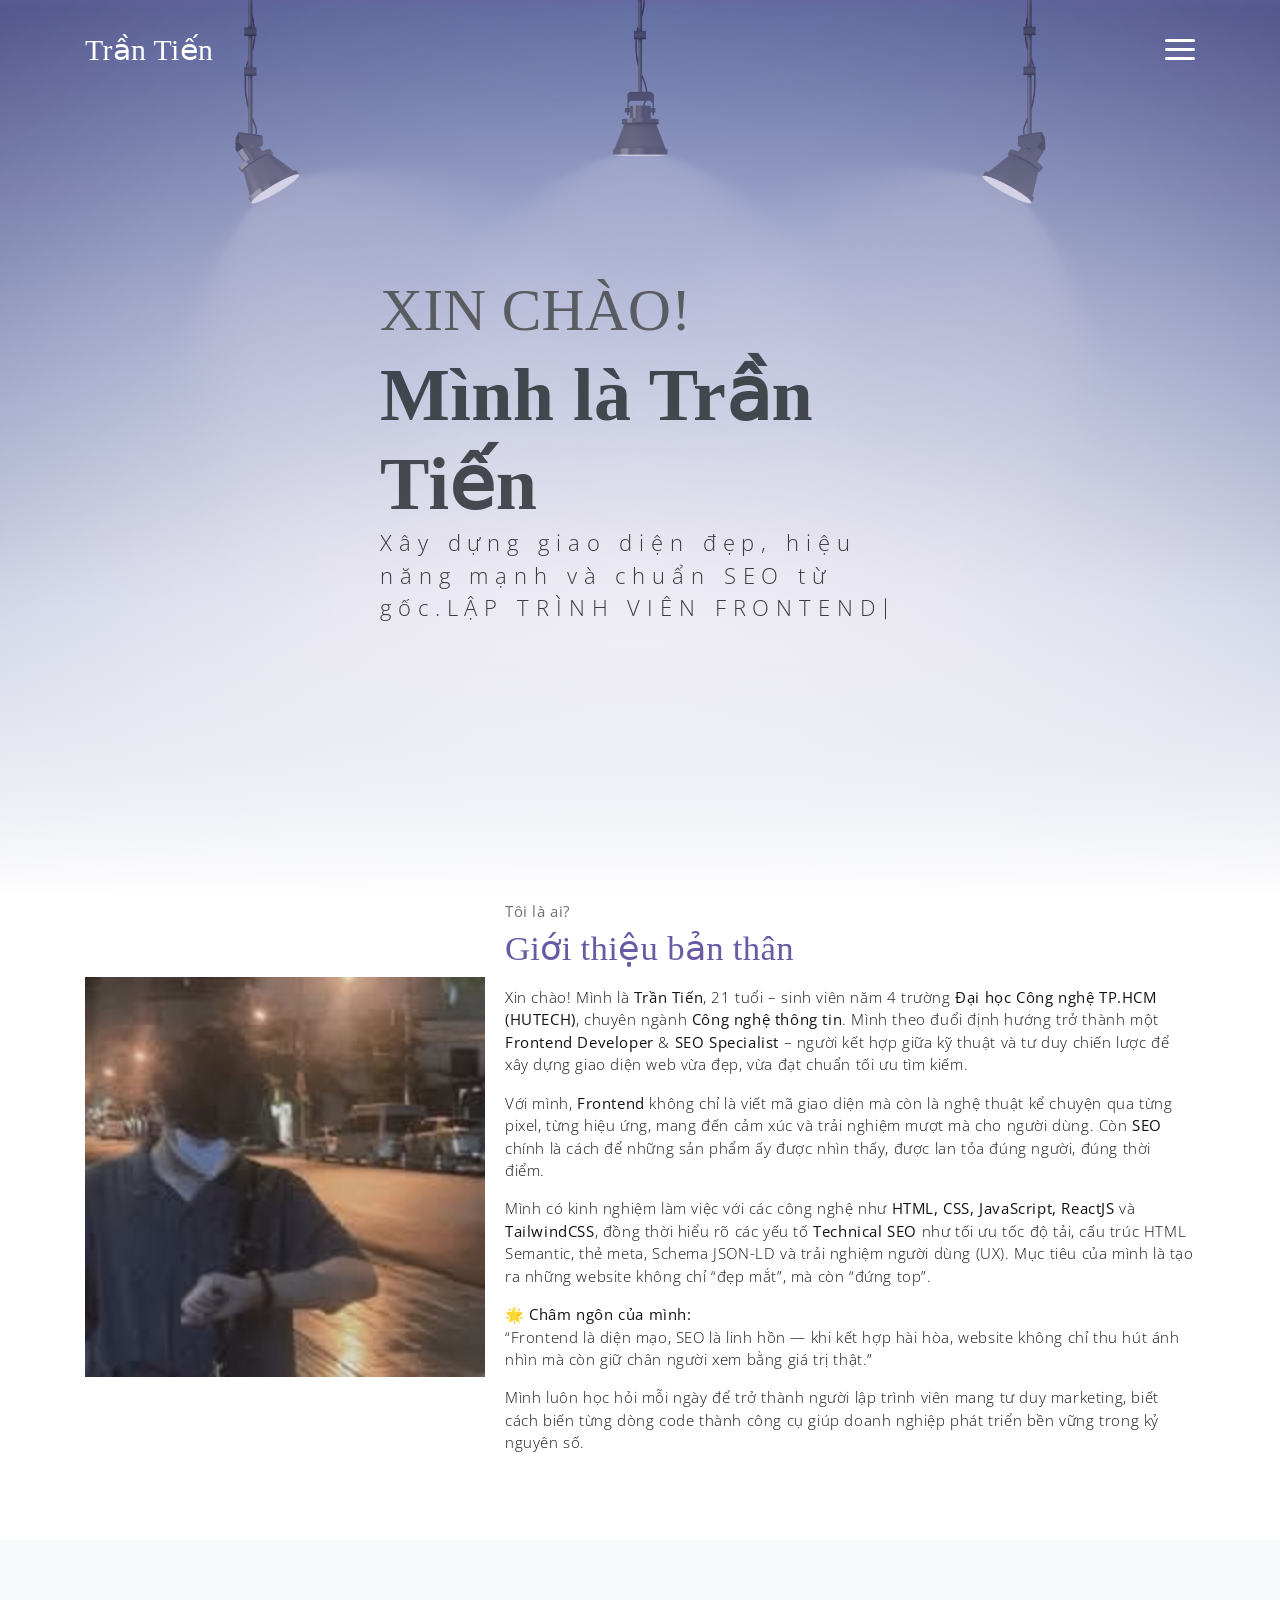
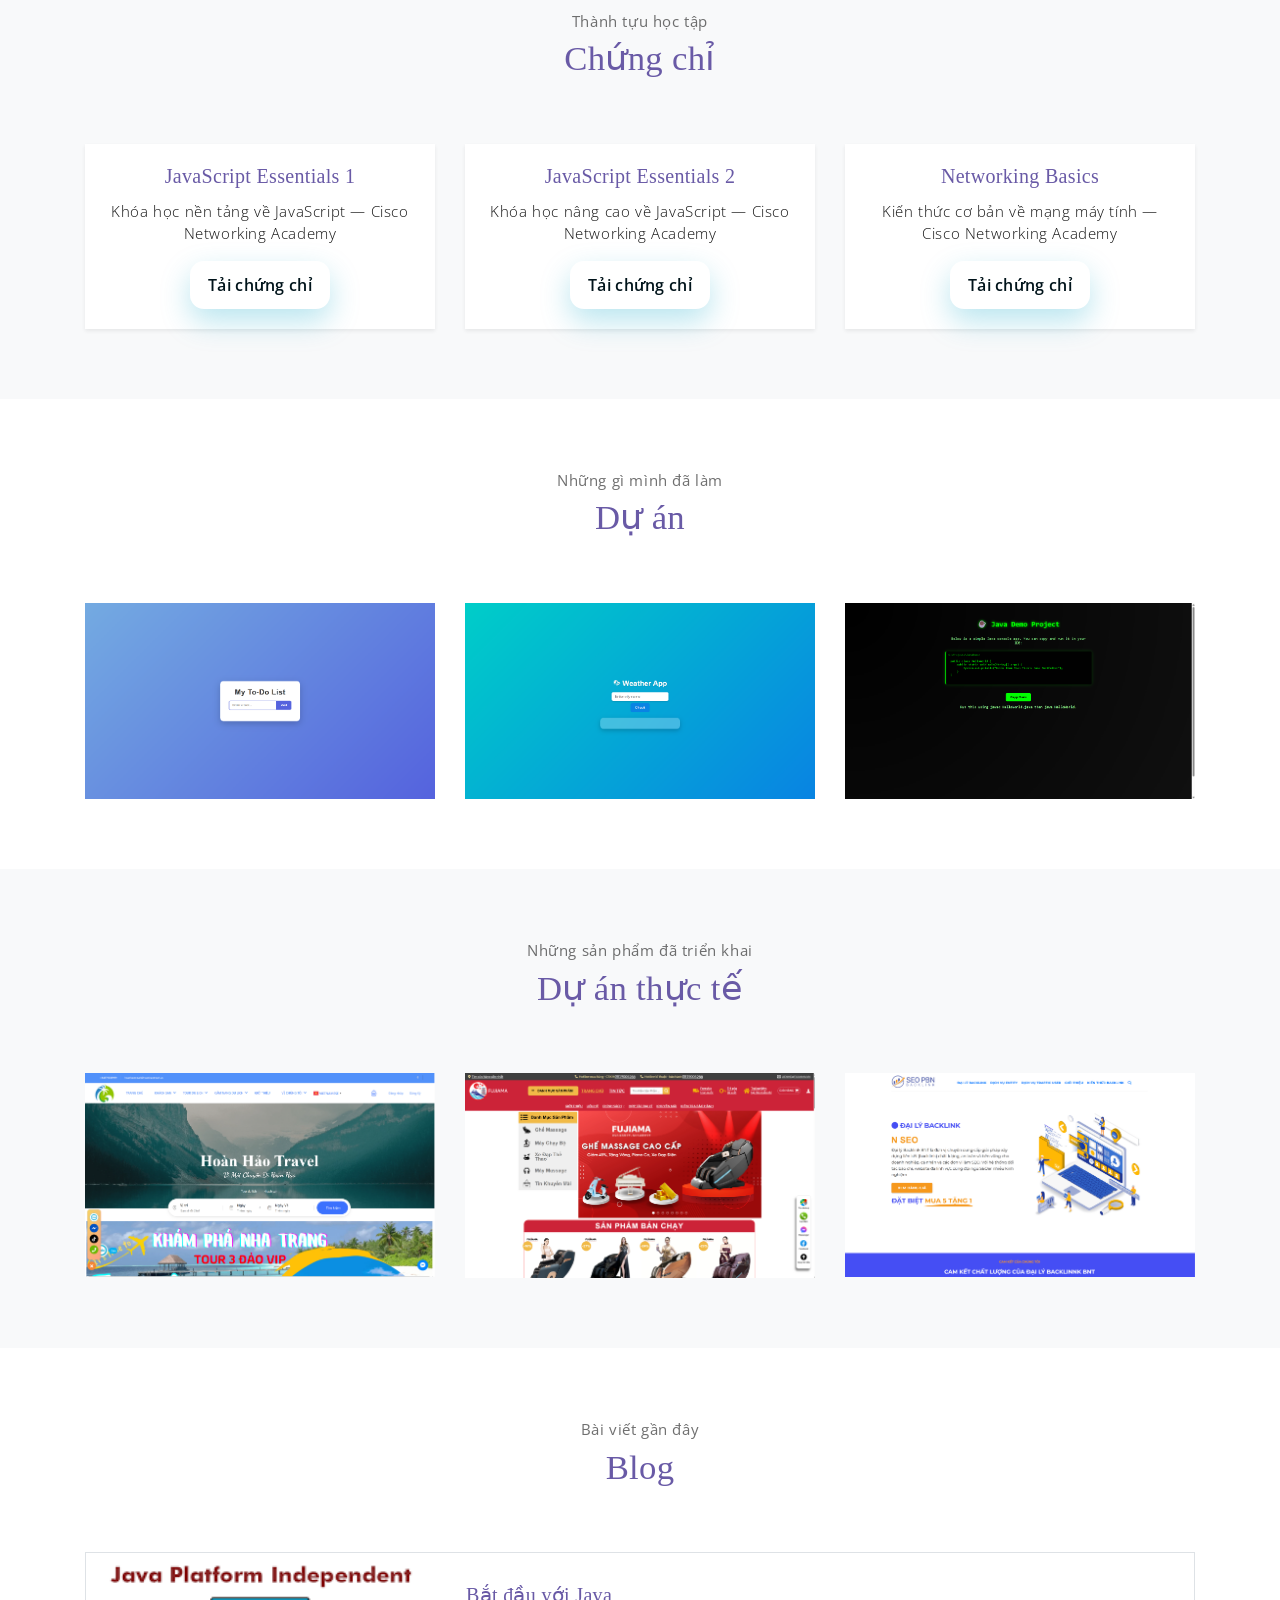
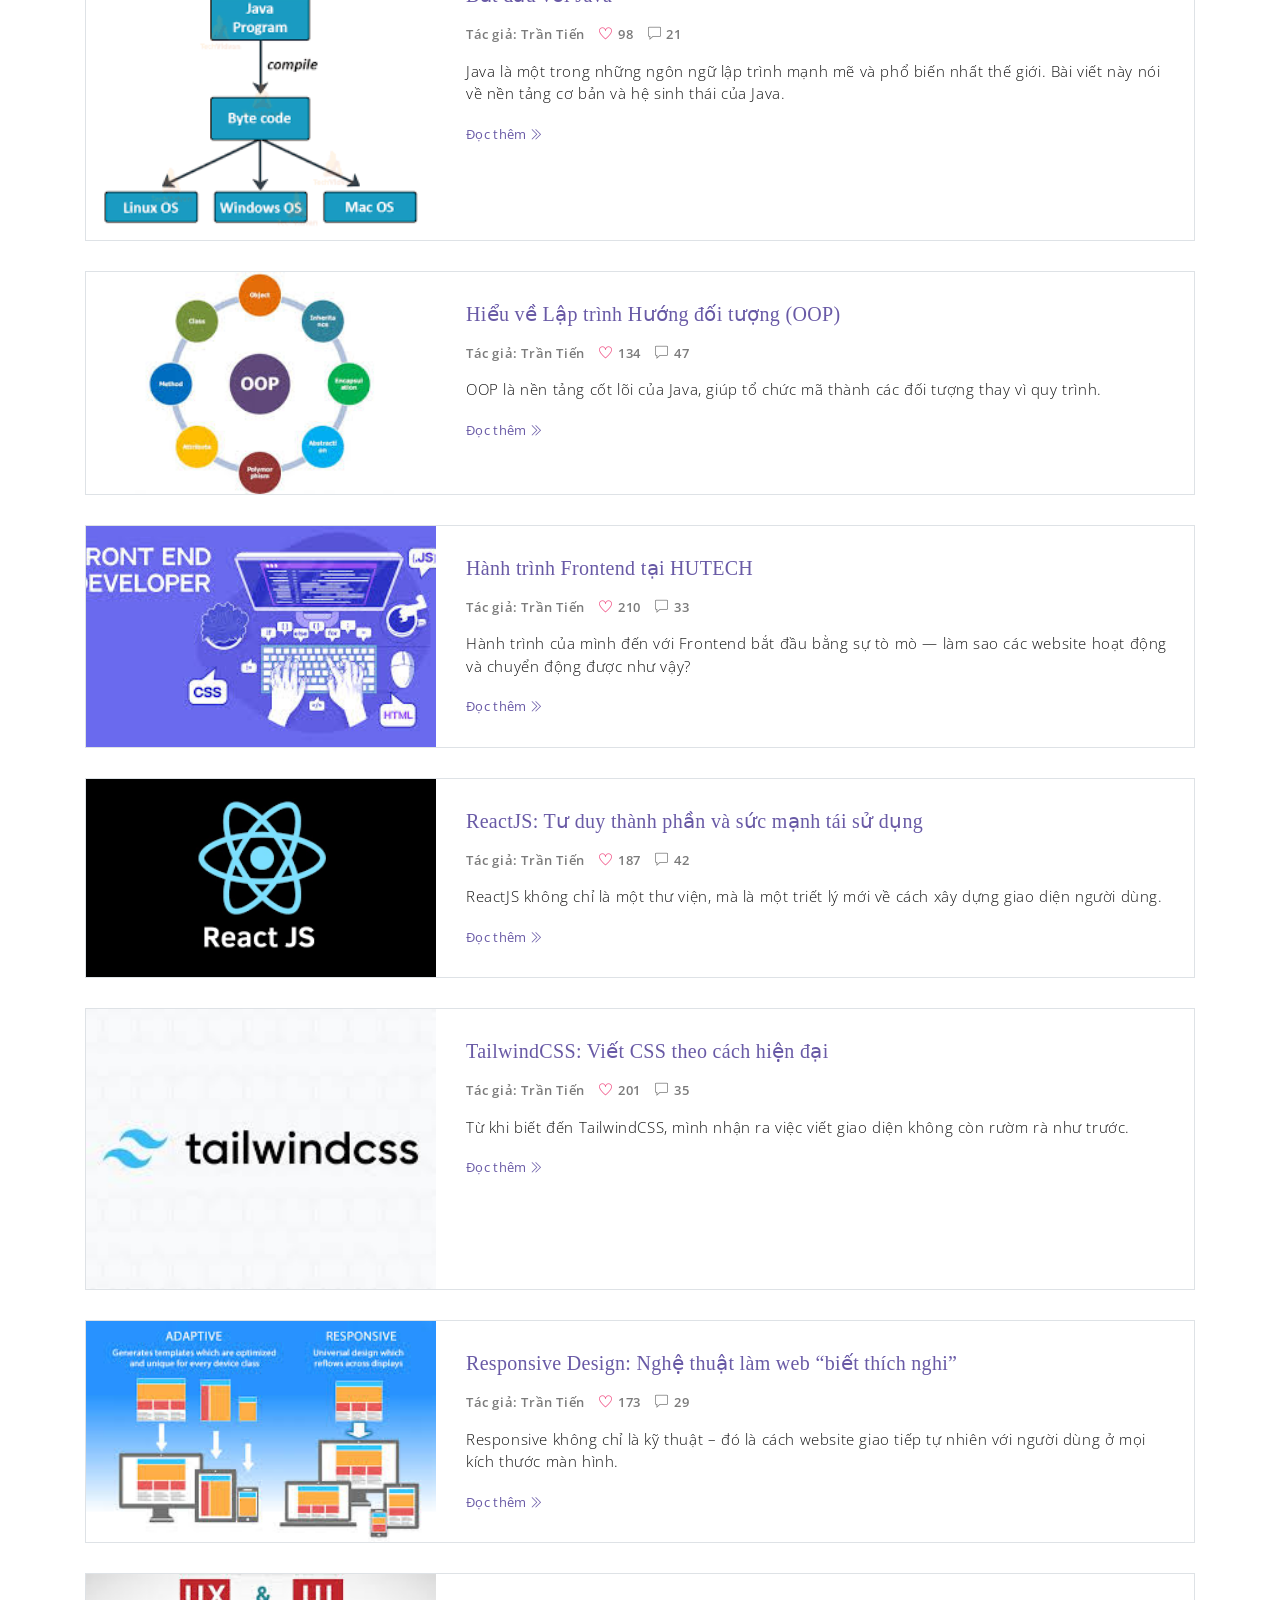
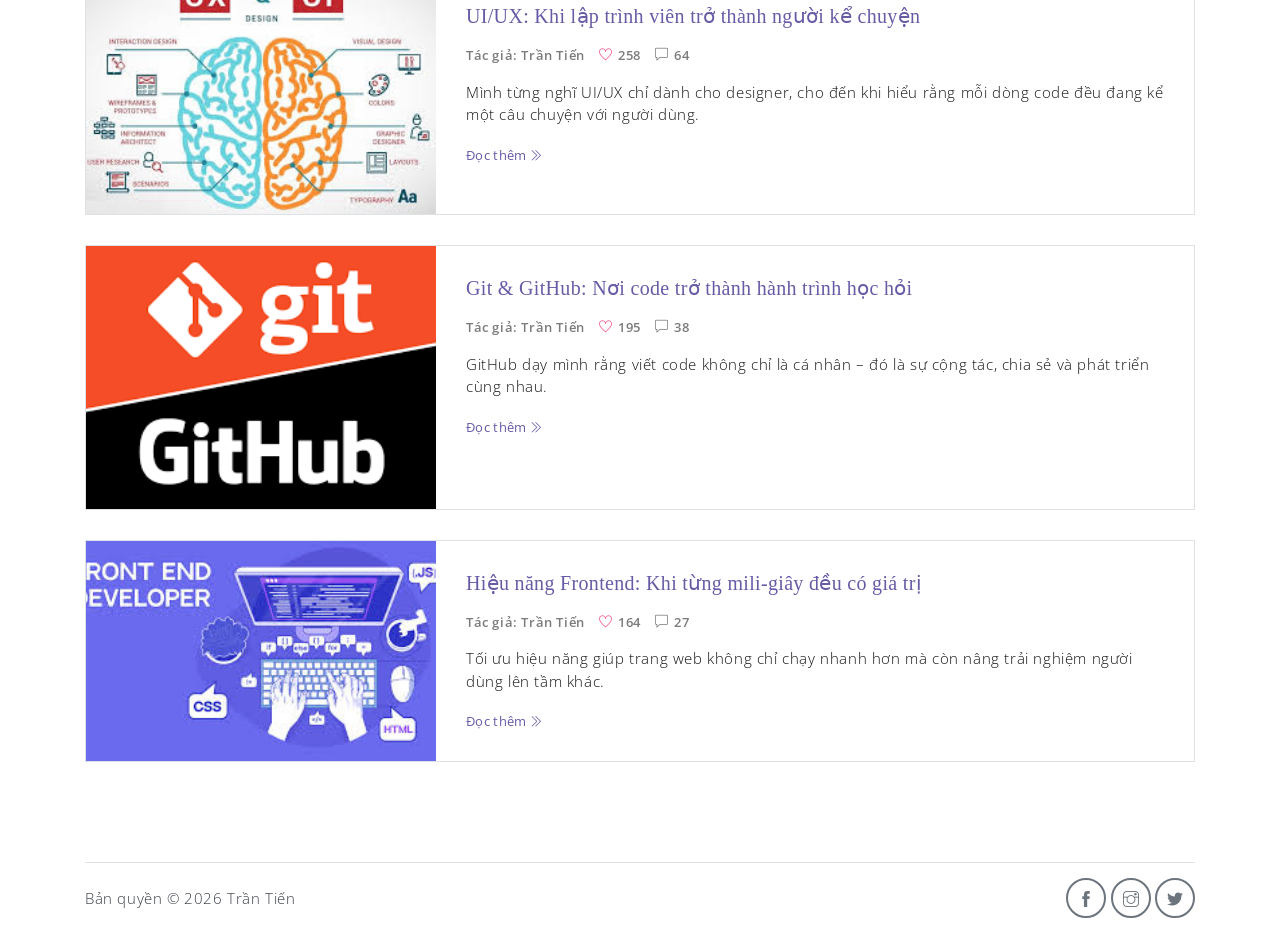
==== commit 73c1f3b1: "Initial commit - upload portfolio project" ====
--- a/index.html
+++ b/index.html
@@ -26,20 +26,20 @@
             </ul>
             <a href="javascript:void(0)" id="nav-toggle" class="hamburger hamburger--elastic">
                 <div class="hamburger-box"><div class="hamburger-inner"></div></div>
-            </a>
+            </a>    
         </div>
     </nav>
 
     <!-- Header -->
     <header id="home" class="header">
         <div class="overlay"></div>
-        <div class="header-content container">
-            <h1 class="header-title">
-                <span class="up">XIN CHÀO!</span>
-                <span class="down">Mình là Trần Tiến</span>
-            </h1>
-            <p class="header-subtitle">LẬP TRÌNH VIÊN FRONTEND</p>
-        </div>
+<div class="header-content container fade-in">
+<h1 class="header-title">
+<span class="up">XIN CHÀO!</span>
+<span class="down">Mình là Trần Tiến</span>
+</h1>
+<p class="header-subtitle" id="subtitle">Xây dựng giao diện đẹp, hiệu năng mạnh và chuẩn SEO từ gốc.<span class="caret"></span></p>
+</div>
     </header>
 
     <!-- About -->
@@ -52,26 +52,80 @@
                 <div class="about-caption">
                     <p class="section-subtitle">Tôi là ai?</p>
                     <h2 class="section-title mb-3">Giới thiệu bản thân</h2>
-                    <p>
-                        Xin chào! Mình là <b>Trần Tiến</b>, 21 tuổi, hiện đang là sinh viên năm 4 trường <b>Đại học Công nghệ TP.HCM (HUTECH)</b>, chuyên ngành <b>Công nghệ thông tin</b>.  
-                        Mình định hướng trở thành một <b>Lập trình viên Frontend</b> – người mang ý tưởng thành giao diện sống động và tối ưu trải nghiệm người dùng.
-                    </p>
-                    <p>
-                        Mình yêu việc biến ý tưởng thành sản phẩm trực quan và có tính tương tác. Với mình, <b>Frontend không chỉ là viết mã, mà là sự kết hợp giữa công nghệ và cảm xúc người dùng</b>.
-                    </p>
-                    <p>
-                        Trong quá trình học tập và làm dự án, mình đã làm việc với các công nghệ như <b>HTML, CSS, JavaScript, ReactJS</b> và <b>TailwindCSS</b>, tập trung vào tối ưu hiệu năng, thiết kế responsive và mang lại trải nghiệm mượt mà trên mọi thiết bị.
-                    </p>
-                    <p><b>🌟 Châm ngôn của mình:</b><br>
-                        “Đừng chỉ viết code để chạy — hãy viết code kể một câu chuyện, về sáng tạo, trải nghiệm và giá trị thật dành cho người dùng.”
-                    </p>
-                    <p>
-                        Mình luôn nỗ lực học hỏi và phát triển mỗi ngày để không chỉ là người viết code giỏi, mà còn là người <b>xây dựng trải nghiệm số hấp dẫn</b> mang lại giá trị thực cho mọi người.
-                    </p>
+                   <p>
+    Xin chào! Mình là <b>Trần Tiến</b>, 21 tuổi – sinh viên năm 4 trường <b>Đại học Công nghệ TP.HCM (HUTECH)</b>, chuyên ngành <b>Công nghệ thông tin</b>.  
+    Mình theo đuổi định hướng trở thành một <b>Frontend Developer</b> & <b>SEO Specialist</b> – người kết hợp giữa kỹ thuật và tư duy chiến lược để xây dựng giao diện web vừa đẹp, vừa đạt chuẩn tối ưu tìm kiếm.
+</p>
+<p>
+    Với mình, <b>Frontend</b> không chỉ là viết mã giao diện mà còn là nghệ thuật kể chuyện qua từng pixel, từng hiệu ứng, mang đến cảm xúc và trải nghiệm mượt mà cho người dùng.  
+    Còn <b>SEO</b> chính là cách để những sản phẩm ấy được nhìn thấy, được lan tỏa đúng người, đúng thời điểm.
+</p>
+<p>
+    Mình có kinh nghiệm làm việc với các công nghệ như <b>HTML, CSS, JavaScript, ReactJS</b> và <b>TailwindCSS</b>, đồng thời hiểu rõ các yếu tố <b>Technical SEO</b> như tối ưu tốc độ tải, cấu trúc HTML Semantic, thẻ meta, Schema JSON-LD và trải nghiệm người dùng (UX).  
+    Mục tiêu của mình là tạo ra những website không chỉ “đẹp mắt”, mà còn “đứng top”.
+</p>
+<p><b>🌟 Châm ngôn của mình:</b><br>
+    “Frontend là diện mạo, SEO là linh hồn — khi kết hợp hài hòa, website không chỉ thu hút ánh nhìn mà còn giữ chân người xem bằng giá trị thật.”
+</p>
+<p>
+    Mình luôn học hỏi mỗi ngày để trở thành người lập trình viên mang tư duy marketing, biết cách biến từng dòng code thành công cụ giúp doanh nghiệp phát triển bền vững trong kỷ nguyên số.
+</p>
+
                 </div>
             </div>
         </div>
     </section>
+<!-- Certificates -->
+<section class="section bg-light" id="certificates">
+    <div class="container text-center">
+        <p class="section-subtitle">Thành tựu học tập</p>
+        <h6 class="section-title mb-6">Chứng chỉ</h6>
+
+        <div class="row justify-content-center">
+            <!-- Certificate 1 -->
+            <div class="col-md-4">
+                <div class="card shadow-sm border-0">
+                    <div class="card-body">
+                        <h5 class="card-title">JavaScript Essentials 1</h5>
+                        <p class="card-text">Khóa học nền tảng về JavaScript — Cisco Networking Academy</p>
+                        <a href="chung_chi/JavaScript_Essentials_1_certificate_trantien-developer-frontend-gmail-com_94e902af-271c-4a3a-ad72-22db9c241f60.pdf"
+                           class="btn btn-primary" download>
+                           Tải chứng chỉ
+                        </a>
+                    </div>
+                </div>
+            </div>
+
+            <!-- Certificate 2 -->
+            <div class="col-md-4">
+                <div class="card shadow-sm border-0">
+                    <div class="card-body">
+                        <h5 class="card-title">JavaScript Essentials 2</h5>
+                        <p class="card-text">Khóa học nâng cao về JavaScript — Cisco Networking Academy</p>
+                        <a href="chung_chi/JavaScript_Essentials_2_certificate_trantien-developer-frontend-gmail-com_548d5fa6-50fe-46f7-a19a-800febacc5b8.pdf"
+                           class="btn btn-primary" download>
+                           Tải chứng chỉ
+                        </a>
+                    </div>
+                </div>
+            </div>
+
+            <!-- Certificate 3 -->
+            <div class="col-md-4">
+                <div class="card shadow-sm border-0">
+                    <div class="card-body">
+                        <h5 class="card-title">Networking Basics</h5>
+                        <p class="card-text">Kiến thức cơ bản về mạng máy tính — Cisco Networking Academy</p>
+                        <a href="chung_chi/Networking_Basics_certificate_trantien-developer-frontend-gmail-com_26246260-3de3-4202-999d-3e1327409cc1.pdf"
+                           class="btn btn-primary" download>
+                           Tải chứng chỉ
+                        </a>
+                    </div>
+                </div>
+            </div>
+        </div>
+    </div>
+</section>
 
     <!-- Portfolio -->
     <section class="section" id="portfolio">
@@ -118,209 +172,204 @@
             </div>
         </div>
     </section>
-
+<section class="section bg-light" id="real-projects">
+    <div class="container text-center">
+        <p class="section-subtitle">Những sản phẩm đã triển khai</p>
+        <h6 class="section-title mb-6">Dự án thực tế</h6>
+
+        <div class="row">
+            <!-- Project 1 -->
+            <div class="col-md-4">
+                <a href="https://www.hoanhaotravel.vn/" target="_blank" class="portfolio-card">
+                    <img src="assets/imgs/HoanHaoTravel.VN.png" class="portfolio-card-img" alt="Dự án thực tế 1">
+                    <span class="portfolio-card-overlay">
+                        <span class="portfolio-card-caption">
+                            <h4>Hoàn Hảo Travel</h4>
+                            <p class="font-weight-normal">Website & SEO Tour Du Lịch</p>
+                        </span>
+                    </span>
+                </a>
+            </div>
+
+            <!-- Project 2 -->
+            <div class="col-md-4">
+                <a href="https://fujiama.vn/" target="_blank" class="portfolio-card">
+                    <img src="assets/imgs/Fujiama.vn.png" class="portfolio-card-img" alt="Dự án thực tế 2">
+                    <span class="portfolio-card-overlay">
+                        <span class="portfolio-card-caption">
+                            <h4>Fujiama</h4>
+                            <p class="font-weight-normal">Website & SEO Ghế Massage</p>
+                        </span>
+                    </span>
+                </a>
+            </div>
+
+            <!-- Project 3 -->
+            <div class="col-md-4">
+                <a href="https://dailybacklink.com/" target="_blank" class="portfolio-card">
+                    <img src="assets/imgs/dailybacklink.com.png" class="portfolio-card-img" alt="Dự án thực tế 3">
+                    <span class="portfolio-card-overlay">
+                        <span class="portfolio-card-caption">
+                            <h4>Đại Lý Backlink</h4>
+                            <p class="font-weight-normal">Website Dịch Vụ SEO Của Tôi</p>
+                        </span>
+                    </span>
+                </a>
+            </div>
+        </div>
+    </div>
+</section>
     <!-- Blog -->
-    <section class="section" id="blog">
-        <div class="container text-center">
-            <p class="section-subtitle">Bài viết gần đây</p>
-            <h6 class="section-title mb-6">Blog</h6>
-
-            <!-- Blog 1 -->
-            <div class="blog-card">
-                <div class="blog-card-header"><img src="assets/imgs/blog1.png" class="blog-card-img" alt="Java Basics"></div>
-                <div class="blog-card-body">
-                    <h5 class="blog-card-title">Bắt đầu với Java</h5>
-                    <p class="blog-card-caption">
-                        <a href="#">Tác giả: Trần Tiến</a>
-                        <a href="#"><i class="ti-heart text-danger"></i> 98</a>
-                        <a href="#"><i class="ti-comment"></i> 21</a>
-                    </p>
-                    <p>Java là một trong những ngôn ngữ lập trình mạnh mẽ và phổ biến nhất thế giới. Bài viết này nói về nền tảng cơ bản và hệ sinh thái của Java.</p>
-                    <div class="blog-full" style="display:none;text-align:left;margin-top:15px;">
-                        <p>Java được thiết kế với triết lý “Viết một lần, chạy mọi nơi”. Mã bytecode của Java chạy trên JVM giúp ứng dụng có thể hoạt động trên nhiều nền tảng khác nhau.</p>
-                        <p>Hiểu cú pháp, biến, kiểu dữ liệu và cấu trúc điều khiển là bước đầu để làm chủ Java. Sau đó, bạn có thể khám phá OOP, đa luồng và xử lý file.</p>
-                        <p>Học Java giúp xây nền tảng vững chắc không chỉ cho backend mà còn cho lập trình Android và các ứng dụng doanh nghiệp.</p>
-                    </div>
-                    <a href="javascript:void(0)" class="blog-card-link read-more-btn">Đọc thêm <i class="ti-angle-double-right"></i></a>
-                </div>
-            </div>
-
-            <!-- Blog 2 -->
-            <div class="blog-card">
-                <div class="blog-card-header"><img src="assets/imgs/blog2.jpg" class="blog-card-img" alt="OOP"></div>
-                <div class="blog-card-body">
-                    <h5 class="blog-card-title">Hiểu về Lập trình Hướng đối tượng (OOP)</h5>
-                    <p class="blog-card-caption">
-                        <a href="#">Tác giả: Trần Tiến</a>
-                        <a href="#"><i class="ti-heart text-danger"></i> 134</a>
-                        <a href="#"><i class="ti-comment"></i> 47</a>
-                    </p>
-                    <p>OOP là nền tảng cốt lõi của Java, giúp tổ chức mã thành các đối tượng thay vì quy trình.</p>
-                    <div class="blog-full" style="display:none;text-align:left;margin-top:15px;">
-                        <p>Bốn nguyên lý OOP — Đóng gói, Kế thừa, Đa hình và Trừu tượng — giúp mã nguồn dễ tái sử dụng, mở rộng và bảo trì.</p>
-                        <p>Đóng gói giúp bảo vệ dữ liệu, kế thừa giúp tái sử dụng code, đa hình tạo sự linh hoạt, còn trừu tượng giúp đơn giản hóa hệ thống phức tạp.</p>
-                        <p>Với mình, OOP không chỉ là kỹ thuật mà là một cách tư duy khi giải quyết vấn đề bằng phần mềm.</p>
-                    </div>
-                    <a href="javascript:void(0)" class="blog-card-link read-more-btn">Đọc thêm <i class="ti-angle-double-right"></i></a>
-                </div>
-            </div>
-
-            <!-- Blog 3 -->
-            <div class="blog-card">
-                <div class="blog-card-header"><img src="assets/imgs/blog3.png" class="blog-card-img" alt="Frontend"></div>
-                <div class="blog-card-body">
-                    <h5 class="blog-card-title">Hành trình Frontend tại HUTECH</h5>
-                    <p class="blog-card-caption">
-                        <a href="#">Tác giả: Trần Tiến</a>
-                        <a href="#"><i class="ti-heart text-danger"></i> 210</a>
-                        <a href="#"><i class="ti-comment"></i> 33</a>
-                    </p>
-                    <p>Hành trình của mình đến với Frontend bắt đầu bằng sự tò mò — làm sao các website hoạt động và chuyển động được như vậy?</p>
-                    <div class="blog-full" style="display:none;text-align:left;margin-top:15px;">
-                        <p>Tại HUTECH, mình bắt đầu với HTML và CSS, sau đó học JavaScript để biến trang tĩnh thành trang động.</p>
-                        <p>Rồi mình tiếp tục học React, quản lý state, responsive design và tối ưu hiệu năng. Mỗi dự án dạy mình thêm sự kiên nhẫn và tỉ mỉ.</p>
-                        <p>Frontend dạy mình nhìn thế giới như một nhà thiết kế – nơi sự sáng tạo và hiệu suất cùng tồn tại.</p>
-                    </div>
-                    <a href="javascript:void(0)" class="blog-card-link read-more-btn">Đọc thêm <i class="ti-angle-double-right"></i></a>
-                </div>
-            </div>
-
-            <!-- Blog 4 -->
-<div class="blog-card">
-    <div class="blog-card-header"><img src="assets/imgs/blog4.png" class="blog-card-img" alt="ReactJS"></div>
-    <div class="blog-card-body">
-        <h5 class="blog-card-title">ReactJS: Tư duy thành phần và sức mạnh tái sử dụng</h5>
-        <p class="blog-card-caption">
-            <a href="#">Tác giả: Trần Tiến</a>
-            <a href="#"><i class="ti-heart text-danger"></i> 187</a>
-            <a href="#"><i class="ti-comment"></i> 42</a>
-        </p>
-        <p>ReactJS không chỉ là một thư viện, mà là một triết lý mới về cách xây dựng giao diện người dùng.</p>
-        <div class="blog-full" style="display:none;text-align:left;margin-top:15px;">
-            <p>Thay vì viết từng trang HTML riêng lẻ, React dạy chúng ta tư duy theo thành phần (component) – nơi mọi phần của giao diện là một khối độc lập có thể tái sử dụng, kiểm soát và bảo trì dễ dàng.</p>
-            <p>Trong dự án học tập tại HUTECH, mình bắt đầu tách từng phần nhỏ: thanh điều hướng, form đăng nhập, danh sách sản phẩm... Mỗi phần là một component riêng, vừa gọn gàng vừa linh hoạt.</p>
-            <p>Điều mình thích nhất ở React chính là khả năng quản lý trạng thái (state). Khi người dùng nhập dữ liệu, di chuyển giữa các phần, hoặc nhấn nút, mọi thay đổi đều được cập nhật ngay lập tức mà không cần tải lại trang.</p>
-            <p>React khiến trang web không chỉ hoạt động, mà còn “thở”. Nhờ đó, mình học được cách viết mã gọn gàng, tối ưu và dễ bảo trì hơn bao giờ hết.</p>
-        </div>
-        <a href="javascript:void(0)" class="blog-card-link read-more-btn">Đọc thêm <i class="ti-angle-double-right"></i></a>
+   <!-- Blog -->
+<section class="section" id="blog">
+    <div class="container text-center">
+        <p class="section-subtitle">Bài viết gần đây</p>
+        <h6 class="section-title mb-6">Blog</h6>
+
+        <!-- Blog 1 -->
+        <div class="blog-card">
+            <div class="blog-card-header"><img src="assets/imgs/blog1.png" class="blog-card-img" alt="Java Basics"></div>
+            <div class="blog-card-body">
+                <h5 class="blog-card-title">Bắt đầu với Java</h5>
+                <p class="blog-card-caption">
+                    <a href="#">Tác giả: Trần Tiến</a>
+                    <a href="#"><i class="ti-heart text-danger"></i> 98</a>
+                    <a href="#"><i class="ti-comment"></i> 21</a>
+                </p>
+                <p>Java là một trong những ngôn ngữ lập trình mạnh mẽ và phổ biến nhất thế giới. Bài viết này nói về nền tảng cơ bản và hệ sinh thái của Java.</p>
+                <a href="blog1.html" class="blog-card-link">Đọc thêm <i class="ti-angle-double-right"></i></a>
+            </div>
+        </div>
+
+        <!-- Blog 2 -->
+        <div class="blog-card">
+            <div class="blog-card-header"><img src="assets/imgs/blog2.jpg" class="blog-card-img" alt="OOP"></div>
+            <div class="blog-card-body">
+                <h5 class="blog-card-title">Hiểu về Lập trình Hướng đối tượng (OOP)</h5>
+                <p class="blog-card-caption">
+                    <a href="#">Tác giả: Trần Tiến</a>
+                    <a href="#"><i class="ti-heart text-danger"></i> 134</a>
+                    <a href="#"><i class="ti-comment"></i> 47</a>
+                </p>
+                <p>OOP là nền tảng cốt lõi của Java, giúp tổ chức mã thành các đối tượng thay vì quy trình.</p>
+                <a href="blog2.html" class="blog-card-link">Đọc thêm <i class="ti-angle-double-right"></i></a>
+            </div>
+        </div>
+
+        <!-- Blog 3 -->
+        <div class="blog-card">
+            <div class="blog-card-header"><img src="assets/imgs/blog3.png" class="blog-card-img" alt="Frontend"></div>
+            <div class="blog-card-body">
+                <h5 class="blog-card-title">Hành trình Frontend tại HUTECH</h5>
+                <p class="blog-card-caption">
+                    <a href="#">Tác giả: Trần Tiến</a>
+                    <a href="#"><i class="ti-heart text-danger"></i> 210</a>
+                    <a href="#"><i class="ti-comment"></i> 33</a>
+                </p>
+                <p>Hành trình của mình đến với Frontend bắt đầu bằng sự tò mò — làm sao các website hoạt động và chuyển động được như vậy?</p>
+                <a href="blog3.html" class="blog-card-link">Đọc thêm <i class="ti-angle-double-right"></i></a>
+            </div>
+        </div>
+
+        <!-- Blog 4 -->
+        <div class="blog-card">
+            <div class="blog-card-header"><img src="assets/imgs/blog4.png" class="blog-card-img" alt="ReactJS"></div>
+            <div class="blog-card-body">
+                <h5 class="blog-card-title">ReactJS: Tư duy thành phần và sức mạnh tái sử dụng</h5>
+                <p class="blog-card-caption">
+                    <a href="#">Tác giả: Trần Tiến</a>
+                    <a href="#"><i class="ti-heart text-danger"></i> 187</a>
+                    <a href="#"><i class="ti-comment"></i> 42</a>
+                </p>
+                <p>ReactJS không chỉ là một thư viện, mà là một triết lý mới về cách xây dựng giao diện người dùng.</p>
+                <a href="blog4.html" class="blog-card-link">Đọc thêm <i class="ti-angle-double-right"></i></a>
+            </div>
+        </div>
+
+        <!-- Blog 5 -->
+        <div class="blog-card">
+            <div class="blog-card-header"><img src="assets/imgs/blog5.png" class="blog-card-img" alt="TailwindCSS"></div>
+            <div class="blog-card-body">
+                <h5 class="blog-card-title">TailwindCSS: Viết CSS theo cách hiện đại</h5>
+                <p class="blog-card-caption">
+                    <a href="#">Tác giả: Trần Tiến</a>
+                    <a href="#"><i class="ti-heart text-danger"></i> 201</a>
+                    <a href="#"><i class="ti-comment"></i> 35</a>
+                </p>
+                <p>Từ khi biết đến TailwindCSS, mình nhận ra việc viết giao diện không còn rườm rà như trước.</p>
+                <a href="blog5.html" class="blog-card-link">Đọc thêm <i class="ti-angle-double-right"></i></a>
+            </div>
+        </div>
+
+        <!-- Blog 6 -->
+        <div class="blog-card">
+            <div class="blog-card-header"><img src="assets/imgs/blog6.png" class="blog-card-img" alt="Responsive Design"></div>
+            <div class="blog-card-body">
+                <h5 class="blog-card-title">Responsive Design: Nghệ thuật làm web “biết thích nghi”</h5>
+                <p class="blog-card-caption">
+                    <a href="#">Tác giả: Trần Tiến</a>
+                    <a href="#"><i class="ti-heart text-danger"></i> 173</a>
+                    <a href="#"><i class="ti-comment"></i> 29</a>
+                </p>
+                <p>Responsive không chỉ là kỹ thuật – đó là cách website giao tiếp tự nhiên với người dùng ở mọi kích thước màn hình.</p>
+                <a href="blog6.html" class="blog-card-link">Đọc thêm <i class="ti-angle-double-right"></i></a>
+            </div>
+        </div>
+
+        <!-- Blog 7 -->
+        <div class="blog-card">
+            <div class="blog-card-header"><img src="assets/imgs/blog7.png" class="blog-card-img" alt="UI UX"></div>
+            <div class="blog-card-body">
+                <h5 class="blog-card-title">UI/UX: Khi lập trình viên trở thành người kể chuyện</h5>
+                <p class="blog-card-caption">
+                    <a href="#">Tác giả: Trần Tiến</a>
+                    <a href="#"><i class="ti-heart text-danger"></i> 258</a>
+                    <a href="#"><i class="ti-comment"></i> 64</a>
+                </p>
+                <p>Mình từng nghĩ UI/UX chỉ dành cho designer, cho đến khi hiểu rằng mỗi dòng code đều đang kể một câu chuyện với người dùng.</p>
+                <a href="blog7.html" class="blog-card-link">Đọc thêm <i class="ti-angle-double-right"></i></a>
+            </div>
+        </div>
+
+        <!-- Blog 8 -->
+        <div class="blog-card">
+            <div class="blog-card-header"><img src="assets/imgs/blog8.png" class="blog-card-img" alt="GitHub"></div>
+            <div class="blog-card-body">
+                <h5 class="blog-card-title">Git & GitHub: Nơi code trở thành hành trình học hỏi</h5>
+                <p class="blog-card-caption">
+                    <a href="#">Tác giả: Trần Tiến</a>
+                    <a href="#"><i class="ti-heart text-danger"></i> 195</a>
+                    <a href="#"><i class="ti-comment"></i> 38</a>
+                </p>
+                <p>GitHub dạy mình rằng viết code không chỉ là cá nhân – đó là sự cộng tác, chia sẻ và phát triển cùng nhau.</p>
+                <a href="blog8.html" class="blog-card-link">Đọc thêm <i class="ti-angle-double-right"></i></a>
+            </div>
+        </div>
+
+        <!-- Blog 9 -->
+        <div class="blog-card">
+            <div class="blog-card-header"><img src="assets/imgs/blog9.png" class="blog-card-img" alt="Performance"></div>
+            <div class="blog-card-body">
+                <h5 class="blog-card-title">Hiệu năng Frontend: Khi từng mili-giây đều có giá trị</h5>
+                <p class="blog-card-caption">
+                    <a href="#">Tác giả: Trần Tiến</a>
+                    <a href="#"><i class="ti-heart text-danger"></i> 164</a>
+                    <a href="#"><i class="ti-comment"></i> 27</a>
+                </p>
+                <p>Tối ưu hiệu năng giúp trang web không chỉ chạy nhanh hơn mà còn nâng trải nghiệm người dùng lên tầm khác.</p>
+                <a href="blog9.html" class="blog-card-link">Đọc thêm <i class="ti-angle-double-right"></i></a>
+            </div>
+        </div>
     </div>
-</div>
-
-<!-- Blog 5 -->
-<div class="blog-card">
-    <div class="blog-card-header"><img src="assets/imgs/blog5.png" class="blog-card-img" alt="TailwindCSS"></div>
-    <div class="blog-card-body">
-        <h5 class="blog-card-title">TailwindCSS: Viết CSS theo cách hiện đại</h5>
-        <p class="blog-card-caption">
-            <a href="#">Tác giả: Trần Tiến</a>
-            <a href="#"><i class="ti-heart text-danger"></i> 201</a>
-            <a href="#"><i class="ti-comment"></i> 35</a>
-        </p>
-        <p>Từ khi biết đến TailwindCSS, mình nhận ra việc viết giao diện không còn rườm rà như trước.</p>
-        <div class="blog-full" style="display:none;text-align:left;margin-top:15px;">
-            <p>Tailwind cho phép viết CSS ngay trong HTML, giúp mình kiểm soát trực quan toàn bộ bố cục và kiểu dáng. Chỉ với vài class như <code>flex justify-center items-center</code>, mọi thứ đã cân đối hoàn hảo.</p>
-            <p>Ban đầu, mình khá nghi ngờ vì code nhìn “lộn xộn”, nhưng dần dần mình nhận ra ưu điểm vượt trội: tốc độ triển khai nhanh, dễ bảo trì, và giao diện luôn đồng nhất.</p>
-            <p>Tailwind giúp mình hiểu sâu hơn về nguyên lý utility-first và cách tổ chức cấu trúc UI hiện đại, phù hợp cho các dự án lớn.</p>
-            <p>Giờ đây, mình gần như không thể quay lại cách viết CSS cũ nữa!</p>
-        </div>
-        <a href="javascript:void(0)" class="blog-card-link read-more-btn">Đọc thêm <i class="ti-angle-double-right"></i></a>
-    </div>
-</div>
-
-<!-- Blog 6 -->
-<div class="blog-card">
-    <div class="blog-card-header"><img src="assets/imgs/blog6.png" class="blog-card-img" alt="Responsive Design"></div>
-    <div class="blog-card-body">
-        <h5 class="blog-card-title">Responsive Design: Nghệ thuật làm web “biết thích nghi”</h5>
-        <p class="blog-card-caption">
-            <a href="#">Tác giả: Trần Tiến</a>
-            <a href="#"><i class="ti-heart text-danger"></i> 173</a>
-            <a href="#"><i class="ti-comment"></i> 29</a>
-        </p>
-        <p>Responsive không chỉ là kỹ thuật – đó là cách website giao tiếp tự nhiên với người dùng ở mọi kích thước màn hình.</p>
-        <div class="blog-full" style="display:none;text-align:left;margin-top:15px;">
-            <p>Khi bắt đầu học frontend, mình từng nghĩ chỉ cần “co giãn layout” là đủ. Nhưng thực tế, responsive là một triết lý thiết kế.</p>
-            <p>Thiết kế phải linh hoạt, văn bản phải dễ đọc, hình ảnh phải co giãn hợp lý – tất cả để người dùng cảm thấy thoải mái dù đang dùng điện thoại, tablet hay máy tính.</p>
-            <p>Sau khi nắm vững grid, flexbox và media queries, mình nhận ra rằng một giao diện tốt phải “sống” trên mọi thiết bị, chứ không chỉ hiển thị được.</p>
-            <p>Responsive chính là sự tôn trọng người dùng.</p>
-        </div>
-        <a href="javascript:void(0)" class="blog-card-link read-more-btn">Đọc thêm <i class="ti-angle-double-right"></i></a>
-    </div>
-</div>
-
-<!-- Blog 7 -->
-<div class="blog-card">
-    <div class="blog-card-header"><img src="assets/imgs/blog7.png" class="blog-card-img" alt="UI UX"></div>
-    <div class="blog-card-body">
-        <h5 class="blog-card-title">UI/UX: Khi lập trình viên trở thành người kể chuyện</h5>
-        <p class="blog-card-caption">
-            <a href="#">Tác giả: Trần Tiến</a>
-            <a href="#"><i class="ti-heart text-danger"></i> 258</a>
-            <a href="#"><i class="ti-comment"></i> 64</a>
-        </p>
-        <p>Mình từng nghĩ UI/UX chỉ dành cho designer, cho đến khi hiểu rằng mỗi dòng code đều đang kể một câu chuyện với người dùng.</p>
-        <div class="blog-full" style="display:none;text-align:left;margin-top:15px;">
-            <p>UI là giao diện, UX là cảm xúc – và cả hai không thể tách rời. Một nút bấm đẹp nhưng phản hồi chậm là một UX tệ.</p>
-            <p>Frontend developer chính là người kể chuyện bằng hành vi của giao diện: màu sắc, chuyển động, phản hồi và trải nghiệm.</p>
-            <p>Khi người dùng cảm thấy tự nhiên và thoải mái, nghĩa là bạn đã làm đúng. Và đó là cảm giác tuyệt nhất khi code một dự án.</p>
-            <p>Frontend không chỉ là kỹ thuật – đó là nghệ thuật giao tiếp qua công nghệ.</p>
-        </div>
-        <a href="javascript:void(0)" class="blog-card-link read-more-btn">Đọc thêm <i class="ti-angle-double-right"></i></a>
-    </div>
-</div>
-
-<!-- Blog 8 -->
-<div class="blog-card">
-    <div class="blog-card-header"><img src="assets/imgs/blog8.png" class="blog-card-img" alt="GitHub"></div>
-    <div class="blog-card-body">
-        <h5 class="blog-card-title">Git & GitHub: Nơi code trở thành hành trình học hỏi</h5>
-        <p class="blog-card-caption">
-            <a href="#">Tác giả: Trần Tiến</a>
-            <a href="#"><i class="ti-heart text-danger"></i> 195</a>
-            <a href="#"><i class="ti-comment"></i> 38</a>
-        </p>
-        <p>GitHub dạy mình rằng viết code không chỉ là cá nhân – đó là sự cộng tác, chia sẻ và phát triển cùng nhau.</p>
-        <div class="blog-full" style="display:none;text-align:left;margin-top:15px;">
-            <p>Từ những commit đầu tiên đầy sai sót, mình học được cách ghi chú, rollback, tạo nhánh và hợp nhất mã nguồn.</p>
-            <p>Mỗi lần push code giống như ghi lại nhật ký phát triển của chính mình – từng dòng, từng cải tiến, từng bước tiến nhỏ.</p>
-            <p>Git không chỉ là công cụ, nó rèn mình tính kỷ luật và trách nhiệm trong teamwork. Mỗi commit là một lời cam kết với đồng đội và bản thân.</p>
-            <p>Với mình, GitHub là nơi hành trình học tập trở nên công khai, để nhìn lại và tiếp tục tiến bộ.</p>
-        </div>
-        <a href="javascript:void(0)" class="blog-card-link read-more-btn">Đọc thêm <i class="ti-angle-double-right"></i></a>
-    </div>
-</div>
-
-<!-- Blog 9 -->
-<div class="blog-card">
-    <div class="blog-card-header"><img src="assets/imgs/blog9.png" class="blog-card-img" alt="Performance"></div>
-    <div class="blog-card-body">
-        <h5 class="blog-card-title">Hiệu năng Frontend: Khi từng mili-giây đều có giá trị</h5>
-        <p class="blog-card-caption">
-            <a href="#">Tác giả: Trần Tiến</a>
-            <a href="#"><i class="ti-heart text-danger"></i> 164</a>
-            <a href="#"><i class="ti-comment"></i> 27</a>
-        </p>
-        <p>Tối ưu hiệu năng giúp trang web không chỉ chạy nhanh hơn mà còn nâng trải nghiệm người dùng lên tầm khác.</p>
-        <div class="blog-full" style="display:none;text-align:left;margin-top:15px;">
-            <p>Mình học cách lazy load hình ảnh, giảm dung lượng bundle, dùng cache hiệu quả và tận dụng CDN để tăng tốc độ tải trang.</p>
-            <p>Khi website load chậm, người dùng sẽ rời đi – đó là lý do hiệu năng không bao giờ được xem nhẹ.</p>
-            <p>Tối ưu là một hành trình không có điểm dừng: mỗi dự án, mỗi lần đo lường đều là cơ hội để cải thiện.</p>
-            <p>“Hiệu suất là sự tôn trọng dành cho thời gian của người dùng.”</p>
-        </div>
-        <a href="javascript:void(0)" class="blog-card-link read-more-btn">Đọc thêm <i class="ti-angle-double-right"></i></a>
-    </div>
-</div>
-
-        </div>
-    </section>
+</section>
 
     <!-- Footer -->
     <div class="container">
         <footer class="footer">
             <p class="mb-0">Bản quyền &copy; <script>document.write(new Date().getFullYear())</script> <a href="#">Trần Tiến</a></p>
             <div class="social-links text-right m-auto ml-sm-auto">
-                <a href="#" class="link"><i class="ti-facebook"></i></a>
-                <a href="#" class="link"><i class="ti-instagram"></i></a>
+                <a href="https://www.facebook.com/TranTienSEO" class="link"><i class="ti-facebook"></i></a>
+                <a href="https://www.instagram.com/ttien_gb/" class="link"><i class="ti-instagram"></i></a>
                 <a href="#" class="link"><i class="ti-twitter-alt"></i></a>
             </div>
         </footer>
--- a/assets/css/meyawo.css
+++ b/assets/css/meyawo.css
@@ -0,0 +1,12303 @@
+@charset "UTF-8";
+/*!
+=========================================================
+* Meyawo Landing page
+=========================================================
+
+* Copyright: 2019 DevCRUD (https://devcrud.com)
+* Licensed: (https://devcrud.com/licenses)
+* Coded by www.devcrud.com
+
+=========================================================
+
+* The above copyright notice and this permission notice shall be included in all copies or substantial portions of the Software.
+*/
+@import url("https://fonts.googleapis.com/css?family=Baloo+Paaji|Open+Sans:300,300i,400,400i,600,600i,700,700i");
+:root {
+  --blue: #1e549f;
+  --indigo: #695aa6;
+  --purple: #6f42c1;
+  --pink: #e83e8c;
+  --red: #ec185d;
+  --orange: #ff6d02;
+  --yellow: #ffc107;
+  --green: #1bb74f;
+  --teal: #20c997;
+  --cyan: #17a2b8;
+  --white: #fff;
+  --gray: #6c757d;
+  --gray-dark: #393e46;
+  --primary: #695aa6;
+  --secondary: #393e46;
+  --success: #1bb74f;
+  --info: #17a2b8;
+  --warning: #ff6d02;
+  --danger: #ec185d;
+  --light: #f8f9fa;
+  --dark: #212529;
+  --breakpoint-xs: 0;
+  --breakpoint-sm: 576px;
+  --breakpoint-md: 768px;
+  --breakpoint-lg: 992px;
+  --breakpoint-xl: 1200px;
+  --font-family-sans-serif: "Open Sans", sans-serif;
+  --font-family-monospace: SFMono-Regular, Menlo, Monaco, Consolas, "Liberation Mono", "Courier New", monospace;
+}
+
+*,
+*::before,
+*::after {
+  box-sizing: border-box;
+}
+
+html {
+  font-family: sans-serif;
+  line-height: 1.15;
+  -webkit-text-size-adjust: 100%;
+  -webkit-tap-highlight-color: rgba(0, 0, 0, 0);
+}
+
+article, aside, figcaption, figure, footer, header, hgroup, main, nav, section {
+  display: block;
+}
+
+body {
+  margin: 0;
+  font-family: "Open Sans", sans-serif;
+  font-size: 1rem;
+  font-weight: 400;
+  line-height: 1.5;
+  color: #212529;
+  text-align: left;
+  background-color: #fff;
+}
+
+[tabindex="-1"]:focus {
+  outline: 0 !important;
+}
+
+hr {
+  box-sizing: content-box;
+  height: 0;
+  overflow: visible;
+}
+
+h1, h2, h3, h4, h5, h6 {
+  margin-top: 0;
+  margin-bottom: 0.5rem;
+}
+
+p {
+  margin-top: 0;
+  margin-bottom: 1rem;
+}
+
+abbr[title],
+abbr[data-original-title] {
+  text-decoration: underline;
+  -webkit-text-decoration: underline dotted;
+          text-decoration: underline dotted;
+  cursor: help;
+  border-bottom: 0;
+  -webkit-text-decoration-skip-ink: none;
+          text-decoration-skip-ink: none;
+}
+
+address {
+  margin-bottom: 1rem;
+  font-style: normal;
+  line-height: inherit;
+}
+
+ol,
+ul,
+dl {
+  margin-top: 0;
+  margin-bottom: 1rem;
+}
+
+ol ol,
+ul ul,
+ol ul,
+ul ol {
+  margin-bottom: 0;
+}
+
+dt {
+  font-weight: 700;
+}
+
+dd {
+  margin-bottom: .5rem;
+  margin-left: 0;
+}
+
+blockquote {
+  margin: 0 0 1rem;
+}
+
+b,
+strong {
+  font-weight: bolder;
+}
+
+small {
+  font-size: 80%;
+}
+
+sub,
+sup {
+  position: relative;
+  font-size: 75%;
+  line-height: 0;
+  vertical-align: baseline;
+}
+
+sub {
+  bottom: -.25em;
+}
+
+sup {
+  top: -.5em;
+}
+
+a {
+  color: #695aa6;
+  text-decoration: none;
+  background-color: transparent;
+}
+
+a:hover {
+  color: #493f75;
+  text-decoration: none;
+}
+
+a:not([href]):not([tabindex]) {
+  color: inherit;
+  text-decoration: none;
+}
+
+a:not([href]):not([tabindex]):hover, a:not([href]):not([tabindex]):focus {
+  color: inherit;
+  text-decoration: none;
+}
+
+a:not([href]):not([tabindex]):focus {
+  outline: 0;
+}
+
+pre,
+code,
+kbd,
+samp {
+  font-family: SFMono-Regular, Menlo, Monaco, Consolas, "Liberation Mono", "Courier New", monospace;
+  font-size: 1em;
+}
+
+pre {
+  margin-top: 0;
+  margin-bottom: 1rem;
+  overflow: auto;
+}
+
+figure {
+  margin: 0 0 1rem;
+}
+
+img {
+  vertical-align: middle;
+  border-style: none;
+}
+
+svg {
+  overflow: hidden;
+  vertical-align: middle;
+}
+
+table {
+  border-collapse: collapse;
+}
+
+caption {
+  padding-top: 0.75rem;
+  padding-bottom: 0.75rem;
+  color: #6c757d;
+  text-align: left;
+  caption-side: bottom;
+}
+
+th {
+  text-align: inherit;
+}
+
+label {
+  display: inline-block;
+  margin-bottom: 0.5rem;
+}
+
+button {
+  border-radius: 0;
+}
+
+button:focus {
+  outline: 1px dotted;
+  outline: 5px auto -webkit-focus-ring-color;
+}
+
+input,
+button,
+select,
+optgroup,
+textarea {
+  margin: 0;
+  font-family: inherit;
+  font-size: inherit;
+  line-height: inherit;
+}
+
+button,
+input {
+  overflow: visible;
+}
+
+button,
+select {
+  text-transform: none;
+}
+
+select {
+  word-wrap: normal;
+}
+
+button,
+[type="button"],
+[type="reset"],
+[type="submit"] {
+  -webkit-appearance: button;
+}
+
+button:not(:disabled),
+[type="button"]:not(:disabled),
+[type="reset"]:not(:disabled),
+[type="submit"]:not(:disabled) {
+  cursor: pointer;
+}
+
+button::-moz-focus-inner,
+[type="button"]::-moz-focus-inner,
+[type="reset"]::-moz-focus-inner,
+[type="submit"]::-moz-focus-inner {
+  padding: 0;
+  border-style: none;
+}
+
+input[type="radio"],
+input[type="checkbox"] {
+  box-sizing: border-box;
+  padding: 0;
+}
+
+input[type="date"],
+input[type="time"],
+input[type="datetime-local"],
+input[type="month"] {
+  -webkit-appearance: listbox;
+}
+
+textarea {
+  overflow: auto;
+  resize: vertical;
+}
+
+fieldset {
+  min-width: 0;
+  padding: 0;
+  margin: 0;
+  border: 0;
+}
+
+legend {
+  display: block;
+  width: 100%;
+  max-width: 100%;
+  padding: 0;
+  margin-bottom: .5rem;
+  font-size: 1.5rem;
+  line-height: inherit;
+  color: inherit;
+  white-space: normal;
+}
+
+progress {
+  vertical-align: baseline;
+}
+
+[type="number"]::-webkit-inner-spin-button,
+[type="number"]::-webkit-outer-spin-button {
+  height: auto;
+}
+
+[type="search"] {
+  outline-offset: -2px;
+  -webkit-appearance: none;
+}
+
+[type="search"]::-webkit-search-decoration {
+  -webkit-appearance: none;
+}
+
+::-webkit-file-upload-button {
+  font: inherit;
+  -webkit-appearance: button;
+}
+
+output {
+  display: inline-block;
+}
+
+summary {
+  display: list-item;
+  cursor: pointer;
+}
+
+template {
+  display: none;
+}
+
+[hidden] {
+  display: none !important;
+}
+
+h1, h2, h3, h4, h5, h6,
+.h1, .h2, .h3, .h4, .h5, .h6 {
+  margin-bottom: 0.5rem;
+  font-weight: 500;
+  line-height: 1.2;
+}
+
+h1, .h1 {
+  font-size: 2.5rem;
+}
+
+h2, .h2 {
+  font-size: 2rem;
+}
+
+h3, .h3 {
+  font-size: 1.75rem;
+}
+
+h4, .h4 {
+  font-size: 1.5rem;
+}
+
+h5, .h5 {
+  font-size: 1.25rem;
+}
+
+h6, .h6 {
+  font-size: 1rem;
+}
+
+.lead {
+  font-size: 1.25rem;
+  font-weight: 300;
+}
+
+.display-1 {
+  font-size: 6rem;
+  font-weight: 300;
+  line-height: 1.2;
+}
+
+.display-2 {
+  font-size: 5.5rem;
+  font-weight: 300;
+  line-height: 1.2;
+}
+
+.display-3 {
+  font-size: 4.5rem;
+  font-weight: 300;
+  line-height: 1.2;
+}
+
+.display-4 {
+  font-size: 3.5rem;
+  font-weight: 300;
+  line-height: 1.2;
+}
+
+hr {
+  margin-top: 1rem;
+  margin-bottom: 1rem;
+  border: 0;
+  border-top: 1px solid rgba(0, 0, 0, 0.1);
+}
+
+small,
+.small {
+  font-size: 80%;
+  font-weight: 400;
+}
+
+mark,
+.mark {
+  padding: 0.2em;
+  background-color: #fcf8e3;
+}
+
+.list-unstyled {
+  padding-left: 0;
+  list-style: none;
+}
+
+.list-inline {
+  padding-left: 0;
+  list-style: none;
+}
+
+.list-inline-item {
+  display: inline-block;
+}
+
+.list-inline-item:not(:last-child) {
+  margin-right: 0.5rem;
+}
+
+.initialism {
+  font-size: 90%;
+  text-transform: uppercase;
+}
+
+.blockquote {
+  margin-bottom: 1rem;
+  font-size: 1.25rem;
+}
+
+.blockquote-footer {
+  display: block;
+  font-size: 80%;
+  color: #6c757d;
+}
+
+.blockquote-footer::before {
+  content: "\2014\00A0";
+}
+
+.img-fluid {
+  max-width: 100%;
+  height: auto;
+}
+
+.img-thumbnail {
+  padding: 0.25rem;
+  background-color: #fff;
+  border: 1px solid #dee2e6;
+  border-radius: 0.25rem;
+  max-width: 100%;
+  height: auto;
+}
+
+.figure {
+  display: inline-block;
+}
+
+.figure-img {
+  margin-bottom: 0.5rem;
+  line-height: 1;
+}
+
+.figure-caption {
+  font-size: 90%;
+  color: #6c757d;
+}
+
+code {
+  font-size: 87.5%;
+  color: #e83e8c;
+  word-break: break-word;
+}
+
+a > code {
+  color: inherit;
+}
+
+kbd {
+  padding: 0.2rem 0.4rem;
+  font-size: 87.5%;
+  color: #fff;
+  background-color: #212529;
+  border-radius: 0.2rem;
+}
+
+kbd kbd {
+  padding: 0;
+  font-size: 100%;
+  font-weight: 700;
+}
+
+pre {
+  display: block;
+  font-size: 87.5%;
+  color: #212529;
+}
+
+pre code {
+  font-size: inherit;
+  color: inherit;
+  word-break: normal;
+}
+
+.pre-scrollable {
+  max-height: 340px;
+  overflow-y: scroll;
+}
+
+.container {
+  width: 100%;
+  padding-right: 15px;
+  padding-left: 15px;
+  margin-right: auto;
+  margin-left: auto;
+}
+
+@media (min-width: 576px) {
+  .container {
+    max-width: 540px;
+  }
+}
+
+@media (min-width: 768px) {
+  .container {
+    max-width: 720px;
+  }
+}
+
+@media (min-width: 992px) {
+  .container {
+    max-width: 960px;
+  }
+}
+
+@media (min-width: 1200px) {
+  .container {
+    max-width: 1140px;
+  }
+}
+
+.container-fluid {
+  width: 100%;
+  padding-right: 15px;
+  padding-left: 15px;
+  margin-right: auto;
+  margin-left: auto;
+}
+
+.row {
+  display: -webkit-box;
+  display: -webkit-flex;
+  display: -ms-flexbox;
+  display: flex;
+  -webkit-flex-wrap: wrap;
+      -ms-flex-wrap: wrap;
+          flex-wrap: wrap;
+  margin-right: -15px;
+  margin-left: -15px;
+}
+
+.no-gutters {
+  margin-right: 0;
+  margin-left: 0;
+}
+
+.no-gutters > .col,
+.no-gutters > [class*="col-"] {
+  padding-right: 0;
+  padding-left: 0;
+}
+
+.col-1, .col-2, .col-3, .col-4, .col-5, .col-6, .col-7, .col-8, .col-9, .col-10, .col-11, .col-12, .col,
+.col-auto, .col-sm-1, .col-sm-2, .col-sm-3, .col-sm-4, .col-sm-5, .col-sm-6, .col-sm-7, .col-sm-8, .col-sm-9, .col-sm-10, .col-sm-11, .col-sm-12, .col-sm,
+.col-sm-auto, .col-md-1, .col-md-2, .col-md-3, .col-md-4, .col-md-5, .col-md-6, .col-md-7, .col-md-8, .col-md-9, .col-md-10, .col-md-11, .col-md-12, .col-md,
+.col-md-auto, .col-lg-1, .col-lg-2, .col-lg-3, .col-lg-4, .col-lg-5, .col-lg-6, .col-lg-7, .col-lg-8, .col-lg-9, .col-lg-10, .col-lg-11, .col-lg-12, .col-lg,
+.col-lg-auto, .col-xl-1, .col-xl-2, .col-xl-3, .col-xl-4, .col-xl-5, .col-xl-6, .col-xl-7, .col-xl-8, .col-xl-9, .col-xl-10, .col-xl-11, .col-xl-12, .col-xl,
+.col-xl-auto {
+  position: relative;
+  width: 100%;
+  padding-right: 15px;
+  padding-left: 15px;
+}
+
+.col {
+  -webkit-flex-basis: 0;
+      -ms-flex-preferred-size: 0;
+          flex-basis: 0;
+  -webkit-box-flex: 1;
+  -webkit-flex-grow: 1;
+      -ms-flex-positive: 1;
+          flex-grow: 1;
+  max-width: 100%;
+}
+
+.col-auto {
+  -webkit-box-flex: 0;
+  -webkit-flex: 0 0 auto;
+      -ms-flex: 0 0 auto;
+          flex: 0 0 auto;
+  width: auto;
+  max-width: 100%;
+}
+
+.col-1 {
+  -webkit-box-flex: 0;
+  -webkit-flex: 0 0 8.33333%;
+      -ms-flex: 0 0 8.33333%;
+          flex: 0 0 8.33333%;
+  max-width: 8.33333%;
+}
+
+.col-2 {
+  -webkit-box-flex: 0;
+  -webkit-flex: 0 0 16.66667%;
+      -ms-flex: 0 0 16.66667%;
+          flex: 0 0 16.66667%;
+  max-width: 16.66667%;
+}
+
+.col-3 {
+  -webkit-box-flex: 0;
+  -webkit-flex: 0 0 25%;
+      -ms-flex: 0 0 25%;
+          flex: 0 0 25%;
+  max-width: 25%;
+}
+
+.col-4 {
+  -webkit-box-flex: 0;
+  -webkit-flex: 0 0 33.33333%;
+      -ms-flex: 0 0 33.33333%;
+          flex: 0 0 33.33333%;
+  max-width: 33.33333%;
+}
+
+.col-5 {
+  -webkit-box-flex: 0;
+  -webkit-flex: 0 0 41.66667%;
+      -ms-flex: 0 0 41.66667%;
+          flex: 0 0 41.66667%;
+  max-width: 41.66667%;
+}
+
+.col-6 {
+  -webkit-box-flex: 0;
+  -webkit-flex: 0 0 50%;
+      -ms-flex: 0 0 50%;
+          flex: 0 0 50%;
+  max-width: 50%;
+}
+
+.col-7 {
+  -webkit-box-flex: 0;
+  -webkit-flex: 0 0 58.33333%;
+      -ms-flex: 0 0 58.33333%;
+          flex: 0 0 58.33333%;
+  max-width: 58.33333%;
+}
+
+.col-8 {
+  -webkit-box-flex: 0;
+  -webkit-flex: 0 0 66.66667%;
+      -ms-flex: 0 0 66.66667%;
+          flex: 0 0 66.66667%;
+  max-width: 66.66667%;
+}
+
+.col-9 {
+  -webkit-box-flex: 0;
+  -webkit-flex: 0 0 75%;
+      -ms-flex: 0 0 75%;
+          flex: 0 0 75%;
+  max-width: 75%;
+}
+
+.col-10 {
+  -webkit-box-flex: 0;
+  -webkit-flex: 0 0 83.33333%;
+      -ms-flex: 0 0 83.33333%;
+          flex: 0 0 83.33333%;
+  max-width: 83.33333%;
+}
+
+.col-11 {
+  -webkit-box-flex: 0;
+  -webkit-flex: 0 0 91.66667%;
+      -ms-flex: 0 0 91.66667%;
+          flex: 0 0 91.66667%;
+  max-width: 91.66667%;
+}
+
+.col-12 {
+  -webkit-box-flex: 0;
+  -webkit-flex: 0 0 100%;
+      -ms-flex: 0 0 100%;
+          flex: 0 0 100%;
+  max-width: 100%;
+}
+
+.order-first {
+  -webkit-box-ordinal-group: 0;
+  -webkit-order: -1;
+      -ms-flex-order: -1;
+          order: -1;
+}
+
+.order-last {
+  -webkit-box-ordinal-group: 14;
+  -webkit-order: 13;
+      -ms-flex-order: 13;
+          order: 13;
+}
+
+.order-0 {
+  -webkit-box-ordinal-group: 1;
+  -webkit-order: 0;
+      -ms-flex-order: 0;
+          order: 0;
+}
+
+.order-1 {
+  -webkit-box-ordinal-group: 2;
+  -webkit-order: 1;
+      -ms-flex-order: 1;
+          order: 1;
+}
+
+.order-2 {
+  -webkit-box-ordinal-group: 3;
+  -webkit-order: 2;
+      -ms-flex-order: 2;
+          order: 2;
+}
+
+.order-3 {
+  -webkit-box-ordinal-group: 4;
+  -webkit-order: 3;
+      -ms-flex-order: 3;
+          order: 3;
+}
+
+.order-4 {
+  -webkit-box-ordinal-group: 5;
+  -webkit-order: 4;
+      -ms-flex-order: 4;
+          order: 4;
+}
+
+.order-5 {
+  -webkit-box-ordinal-group: 6;
+  -webkit-order: 5;
+      -ms-flex-order: 5;
+          order: 5;
+}
+
+.order-6 {
+  -webkit-box-ordinal-group: 7;
+  -webkit-order: 6;
+      -ms-flex-order: 6;
+          order: 6;
+}
+
+.order-7 {
+  -webkit-box-ordinal-group: 8;
+  -webkit-order: 7;
+      -ms-flex-order: 7;
+          order: 7;
+}
+
+.order-8 {
+  -webkit-box-ordinal-group: 9;
+  -webkit-order: 8;
+      -ms-flex-order: 8;
+          order: 8;
+}
+
+.order-9 {
+  -webkit-box-ordinal-group: 10;
+  -webkit-order: 9;
+      -ms-flex-order: 9;
+          order: 9;
+}
+
+.order-10 {
+  -webkit-box-ordinal-group: 11;
+  -webkit-order: 10;
+      -ms-flex-order: 10;
+          order: 10;
+}
+
+.order-11 {
+  -webkit-box-ordinal-group: 12;
+  -webkit-order: 11;
+      -ms-flex-order: 11;
+          order: 11;
+}
+
+.order-12 {
+  -webkit-box-ordinal-group: 13;
+  -webkit-order: 12;
+      -ms-flex-order: 12;
+          order: 12;
+}
+
+.offset-1 {
+  margin-left: 8.33333%;
+}
+
+.offset-2 {
+  margin-left: 16.66667%;
+}
+
+.offset-3 {
+  margin-left: 25%;
+}
+
+.offset-4 {
+  margin-left: 33.33333%;
+}
+
+.offset-5 {
+  margin-left: 41.66667%;
+}
+
+.offset-6 {
+  margin-left: 50%;
+}
+
+.offset-7 {
+  margin-left: 58.33333%;
+}
+
+.offset-8 {
+  margin-left: 66.66667%;
+}
+
+.offset-9 {
+  margin-left: 75%;
+}
+
+.offset-10 {
+  margin-left: 83.33333%;
+}
+
+.offset-11 {
+  margin-left: 91.66667%;
+}
+
+@media (min-width: 576px) {
+  .col-sm {
+    -webkit-flex-basis: 0;
+        -ms-flex-preferred-size: 0;
+            flex-basis: 0;
+    -webkit-box-flex: 1;
+    -webkit-flex-grow: 1;
+        -ms-flex-positive: 1;
+            flex-grow: 1;
+    max-width: 100%;
+  }
+  .col-sm-auto {
+    -webkit-box-flex: 0;
+    -webkit-flex: 0 0 auto;
+        -ms-flex: 0 0 auto;
+            flex: 0 0 auto;
+    width: auto;
+    max-width: 100%;
+  }
+  .col-sm-1 {
+    -webkit-box-flex: 0;
+    -webkit-flex: 0 0 8.33333%;
+        -ms-flex: 0 0 8.33333%;
+            flex: 0 0 8.33333%;
+    max-width: 8.33333%;
+  }
+  .col-sm-2 {
+    -webkit-box-flex: 0;
+    -webkit-flex: 0 0 16.66667%;
+        -ms-flex: 0 0 16.66667%;
+            flex: 0 0 16.66667%;
+    max-width: 16.66667%;
+  }
+  .col-sm-3 {
+    -webkit-box-flex: 0;
+    -webkit-flex: 0 0 25%;
+        -ms-flex: 0 0 25%;
+            flex: 0 0 25%;
+    max-width: 25%;
+  }
+  .col-sm-4 {
+    -webkit-box-flex: 0;
+    -webkit-flex: 0 0 33.33333%;
+        -ms-flex: 0 0 33.33333%;
+            flex: 0 0 33.33333%;
+    max-width: 33.33333%;
+  }
+  .col-sm-5 {
+    -webkit-box-flex: 0;
+    -webkit-flex: 0 0 41.66667%;
+        -ms-flex: 0 0 41.66667%;
+            flex: 0 0 41.66667%;
+    max-width: 41.66667%;
+  }
+  .col-sm-6 {
+    -webkit-box-flex: 0;
+    -webkit-flex: 0 0 50%;
+        -ms-flex: 0 0 50%;
+            flex: 0 0 50%;
+    max-width: 50%;
+  }
+  .col-sm-7 {
+    -webkit-box-flex: 0;
+    -webkit-flex: 0 0 58.33333%;
+        -ms-flex: 0 0 58.33333%;
+            flex: 0 0 58.33333%;
+    max-width: 58.33333%;
+  }
+  .col-sm-8 {
+    -webkit-box-flex: 0;
+    -webkit-flex: 0 0 66.66667%;
+        -ms-flex: 0 0 66.66667%;
+            flex: 0 0 66.66667%;
+    max-width: 66.66667%;
+  }
+  .col-sm-9 {
+    -webkit-box-flex: 0;
+    -webkit-flex: 0 0 75%;
+        -ms-flex: 0 0 75%;
+            flex: 0 0 75%;
+    max-width: 75%;
+  }
+  .col-sm-10 {
+    -webkit-box-flex: 0;
+    -webkit-flex: 0 0 83.33333%;
+        -ms-flex: 0 0 83.33333%;
+            flex: 0 0 83.33333%;
+    max-width: 83.33333%;
+  }
+  .col-sm-11 {
+    -webkit-box-flex: 0;
+    -webkit-flex: 0 0 91.66667%;
+        -ms-flex: 0 0 91.66667%;
+            flex: 0 0 91.66667%;
+    max-width: 91.66667%;
+  }
+  .col-sm-12 {
+    -webkit-box-flex: 0;
+    -webkit-flex: 0 0 100%;
+        -ms-flex: 0 0 100%;
+            flex: 0 0 100%;
+    max-width: 100%;
+  }
+  .order-sm-first {
+    -webkit-box-ordinal-group: 0;
+    -webkit-order: -1;
+        -ms-flex-order: -1;
+            order: -1;
+  }
+  .order-sm-last {
+    -webkit-box-ordinal-group: 14;
+    -webkit-order: 13;
+        -ms-flex-order: 13;
+            order: 13;
+  }
+  .order-sm-0 {
+    -webkit-box-ordinal-group: 1;
+    -webkit-order: 0;
+        -ms-flex-order: 0;
+            order: 0;
+  }
+  .order-sm-1 {
+    -webkit-box-ordinal-group: 2;
+    -webkit-order: 1;
+        -ms-flex-order: 1;
+            order: 1;
+  }
+  .order-sm-2 {
+    -webkit-box-ordinal-group: 3;
+    -webkit-order: 2;
+        -ms-flex-order: 2;
+            order: 2;
+  }
+  .order-sm-3 {
+    -webkit-box-ordinal-group: 4;
+    -webkit-order: 3;
+        -ms-flex-order: 3;
+            order: 3;
+  }
+  .order-sm-4 {
+    -webkit-box-ordinal-group: 5;
+    -webkit-order: 4;
+        -ms-flex-order: 4;
+            order: 4;
+  }
+  .order-sm-5 {
+    -webkit-box-ordinal-group: 6;
+    -webkit-order: 5;
+        -ms-flex-order: 5;
+            order: 5;
+  }
+  .order-sm-6 {
+    -webkit-box-ordinal-group: 7;
+    -webkit-order: 6;
+        -ms-flex-order: 6;
+            order: 6;
+  }
+  .order-sm-7 {
+    -webkit-box-ordinal-group: 8;
+    -webkit-order: 7;
+        -ms-flex-order: 7;
+            order: 7;
+  }
+  .order-sm-8 {
+    -webkit-box-ordinal-group: 9;
+    -webkit-order: 8;
+        -ms-flex-order: 8;
+            order: 8;
+  }
+  .order-sm-9 {
+    -webkit-box-ordinal-group: 10;
+    -webkit-order: 9;
+        -ms-flex-order: 9;
+            order: 9;
+  }
+  .order-sm-10 {
+    -webkit-box-ordinal-group: 11;
+    -webkit-order: 10;
+        -ms-flex-order: 10;
+            order: 10;
+  }
+  .order-sm-11 {
+    -webkit-box-ordinal-group: 12;
+    -webkit-order: 11;
+        -ms-flex-order: 11;
+            order: 11;
+  }
+  .order-sm-12 {
+    -webkit-box-ordinal-group: 13;
+    -webkit-order: 12;
+        -ms-flex-order: 12;
+            order: 12;
+  }
+  .offset-sm-0 {
+    margin-left: 0;
+  }
+  .offset-sm-1 {
+    margin-left: 8.33333%;
+  }
+  .offset-sm-2 {
+    margin-left: 16.66667%;
+  }
+  .offset-sm-3 {
+    margin-left: 25%;
+  }
+  .offset-sm-4 {
+    margin-left: 33.33333%;
+  }
+  .offset-sm-5 {
+    margin-left: 41.66667%;
+  }
+  .offset-sm-6 {
+    margin-left: 50%;
+  }
+  .offset-sm-7 {
+    margin-left: 58.33333%;
+  }
+  .offset-sm-8 {
+    margin-left: 66.66667%;
+  }
+  .offset-sm-9 {
+    margin-left: 75%;
+  }
+  .offset-sm-10 {
+    margin-left: 83.33333%;
+  }
+  .offset-sm-11 {
+    margin-left: 91.66667%;
+  }
+}
+
+@media (min-width: 768px) {
+  .col-md {
+    -webkit-flex-basis: 0;
+        -ms-flex-preferred-size: 0;
+            flex-basis: 0;
+    -webkit-box-flex: 1;
+    -webkit-flex-grow: 1;
+        -ms-flex-positive: 1;
+            flex-grow: 1;
+    max-width: 100%;
+  }
+  .col-md-auto {
+    -webkit-box-flex: 0;
+    -webkit-flex: 0 0 auto;
+        -ms-flex: 0 0 auto;
+            flex: 0 0 auto;
+    width: auto;
+    max-width: 100%;
+  }
+  .col-md-1 {
+    -webkit-box-flex: 0;
+    -webkit-flex: 0 0 8.33333%;
+        -ms-flex: 0 0 8.33333%;
+            flex: 0 0 8.33333%;
+    max-width: 8.33333%;
+  }
+  .col-md-2 {
+    -webkit-box-flex: 0;
+    -webkit-flex: 0 0 16.66667%;
+        -ms-flex: 0 0 16.66667%;
+            flex: 0 0 16.66667%;
+    max-width: 16.66667%;
+  }
+  .col-md-3 {
+    -webkit-box-flex: 0;
+    -webkit-flex: 0 0 25%;
+        -ms-flex: 0 0 25%;
+            flex: 0 0 25%;
+    max-width: 25%;
+  }
+  .col-md-4 {
+    -webkit-box-flex: 0;
+    -webkit-flex: 0 0 33.33333%;
+        -ms-flex: 0 0 33.33333%;
+            flex: 0 0 33.33333%;
+    max-width: 33.33333%;
+  }
+  .col-md-5 {
+    -webkit-box-flex: 0;
+    -webkit-flex: 0 0 41.66667%;
+        -ms-flex: 0 0 41.66667%;
+            flex: 0 0 41.66667%;
+    max-width: 41.66667%;
+  }
+  .col-md-6 {
+    -webkit-box-flex: 0;
+    -webkit-flex: 0 0 50%;
+        -ms-flex: 0 0 50%;
+            flex: 0 0 50%;
+    max-width: 50%;
+  }
+  .col-md-7 {
+    -webkit-box-flex: 0;
+    -webkit-flex: 0 0 58.33333%;
+        -ms-flex: 0 0 58.33333%;
+            flex: 0 0 58.33333%;
+    max-width: 58.33333%;
+  }
+  .col-md-8 {
+    -webkit-box-flex: 0;
+    -webkit-flex: 0 0 66.66667%;
+        -ms-flex: 0 0 66.66667%;
+            flex: 0 0 66.66667%;
+    max-width: 66.66667%;
+  }
+  .col-md-9 {
+    -webkit-box-flex: 0;
+    -webkit-flex: 0 0 75%;
+        -ms-flex: 0 0 75%;
+            flex: 0 0 75%;
+    max-width: 75%;
+  }
+  .col-md-10 {
+    -webkit-box-flex: 0;
+    -webkit-flex: 0 0 83.33333%;
+        -ms-flex: 0 0 83.33333%;
+            flex: 0 0 83.33333%;
+    max-width: 83.33333%;
+  }
+  .col-md-11 {
+    -webkit-box-flex: 0;
+    -webkit-flex: 0 0 91.66667%;
+        -ms-flex: 0 0 91.66667%;
+            flex: 0 0 91.66667%;
+    max-width: 91.66667%;
+  }
+  .col-md-12 {
+    -webkit-box-flex: 0;
+    -webkit-flex: 0 0 100%;
+        -ms-flex: 0 0 100%;
+            flex: 0 0 100%;
+    max-width: 100%;
+  }
+  .order-md-first {
+    -webkit-box-ordinal-group: 0;
+    -webkit-order: -1;
+        -ms-flex-order: -1;
+            order: -1;
+  }
+  .order-md-last {
+    -webkit-box-ordinal-group: 14;
+    -webkit-order: 13;
+        -ms-flex-order: 13;
+            order: 13;
+  }
+  .order-md-0 {
+    -webkit-box-ordinal-group: 1;
+    -webkit-order: 0;
+        -ms-flex-order: 0;
+            order: 0;
+  }
+  .order-md-1 {
+    -webkit-box-ordinal-group: 2;
+    -webkit-order: 1;
+        -ms-flex-order: 1;
+            order: 1;
+  }
+  .order-md-2 {
+    -webkit-box-ordinal-group: 3;
+    -webkit-order: 2;
+        -ms-flex-order: 2;
+            order: 2;
+  }
+  .order-md-3 {
+    -webkit-box-ordinal-group: 4;
+    -webkit-order: 3;
+        -ms-flex-order: 3;
+            order: 3;
+  }
+  .order-md-4 {
+    -webkit-box-ordinal-group: 5;
+    -webkit-order: 4;
+        -ms-flex-order: 4;
+            order: 4;
+  }
+  .order-md-5 {
+    -webkit-box-ordinal-group: 6;
+    -webkit-order: 5;
+        -ms-flex-order: 5;
+            order: 5;
+  }
+  .order-md-6 {
+    -webkit-box-ordinal-group: 7;
+    -webkit-order: 6;
+        -ms-flex-order: 6;
+            order: 6;
+  }
+  .order-md-7 {
+    -webkit-box-ordinal-group: 8;
+    -webkit-order: 7;
+        -ms-flex-order: 7;
+            order: 7;
+  }
+  .order-md-8 {
+    -webkit-box-ordinal-group: 9;
+    -webkit-order: 8;
+        -ms-flex-order: 8;
+            order: 8;
+  }
+  .order-md-9 {
+    -webkit-box-ordinal-group: 10;
+    -webkit-order: 9;
+        -ms-flex-order: 9;
+            order: 9;
+  }
+  .order-md-10 {
+    -webkit-box-ordinal-group: 11;
+    -webkit-order: 10;
+        -ms-flex-order: 10;
+            order: 10;
+  }
+  .order-md-11 {
+    -webkit-box-ordinal-group: 12;
+    -webkit-order: 11;
+        -ms-flex-order: 11;
+            order: 11;
+  }
+  .order-md-12 {
+    -webkit-box-ordinal-group: 13;
+    -webkit-order: 12;
+        -ms-flex-order: 12;
+            order: 12;
+  }
+  .offset-md-0 {
+    margin-left: 0;
+  }
+  .offset-md-1 {
+    margin-left: 8.33333%;
+  }
+  .offset-md-2 {
+    margin-left: 16.66667%;
+  }
+  .offset-md-3 {
+    margin-left: 25%;
+  }
+  .offset-md-4 {
+    margin-left: 33.33333%;
+  }
+  .offset-md-5 {
+    margin-left: 41.66667%;
+  }
+  .offset-md-6 {
+    margin-left: 50%;
+  }
+  .offset-md-7 {
+    margin-left: 58.33333%;
+  }
+  .offset-md-8 {
+    margin-left: 66.66667%;
+  }
+  .offset-md-9 {
+    margin-left: 75%;
+  }
+  .offset-md-10 {
+    margin-left: 83.33333%;
+  }
+  .offset-md-11 {
+    margin-left: 91.66667%;
+  }
+}
+
+@media (min-width: 992px) {
+  .col-lg {
+    -webkit-flex-basis: 0;
+        -ms-flex-preferred-size: 0;
+            flex-basis: 0;
+    -webkit-box-flex: 1;
+    -webkit-flex-grow: 1;
+        -ms-flex-positive: 1;
+            flex-grow: 1;
+    max-width: 100%;
+  }
+  .col-lg-auto {
+    -webkit-box-flex: 0;
+    -webkit-flex: 0 0 auto;
+        -ms-flex: 0 0 auto;
+            flex: 0 0 auto;
+    width: auto;
+    max-width: 100%;
+  }
+  .col-lg-1 {
+    -webkit-box-flex: 0;
+    -webkit-flex: 0 0 8.33333%;
+        -ms-flex: 0 0 8.33333%;
+            flex: 0 0 8.33333%;
+    max-width: 8.33333%;
+  }
+  .col-lg-2 {
+    -webkit-box-flex: 0;
+    -webkit-flex: 0 0 16.66667%;
+        -ms-flex: 0 0 16.66667%;
+            flex: 0 0 16.66667%;
+    max-width: 16.66667%;
+  }
+  .col-lg-3 {
+    -webkit-box-flex: 0;
+    -webkit-flex: 0 0 25%;
+        -ms-flex: 0 0 25%;
+            flex: 0 0 25%;
+    max-width: 25%;
+  }
+  .col-lg-4 {
+    -webkit-box-flex: 0;
+    -webkit-flex: 0 0 33.33333%;
+        -ms-flex: 0 0 33.33333%;
+            flex: 0 0 33.33333%;
+    max-width: 33.33333%;
+  }
+  .col-lg-5 {
+    -webkit-box-flex: 0;
+    -webkit-flex: 0 0 41.66667%;
+        -ms-flex: 0 0 41.66667%;
+            flex: 0 0 41.66667%;
+    max-width: 41.66667%;
+  }
+  .col-lg-6 {
+    -webkit-box-flex: 0;
+    -webkit-flex: 0 0 50%;
+        -ms-flex: 0 0 50%;
+            flex: 0 0 50%;
+    max-width: 50%;
+  }
+  .col-lg-7 {
+    -webkit-box-flex: 0;
+    -webkit-flex: 0 0 58.33333%;
+        -ms-flex: 0 0 58.33333%;
+            flex: 0 0 58.33333%;
+    max-width: 58.33333%;
+  }
+  .col-lg-8 {
+    -webkit-box-flex: 0;
+    -webkit-flex: 0 0 66.66667%;
+        -ms-flex: 0 0 66.66667%;
+            flex: 0 0 66.66667%;
+    max-width: 66.66667%;
+  }
+  .col-lg-9 {
+    -webkit-box-flex: 0;
+    -webkit-flex: 0 0 75%;
+        -ms-flex: 0 0 75%;
+            flex: 0 0 75%;
+    max-width: 75%;
+  }
+  .col-lg-10 {
+    -webkit-box-flex: 0;
+    -webkit-flex: 0 0 83.33333%;
+        -ms-flex: 0 0 83.33333%;
+            flex: 0 0 83.33333%;
+    max-width: 83.33333%;
+  }
+  .col-lg-11 {
+    -webkit-box-flex: 0;
+    -webkit-flex: 0 0 91.66667%;
+        -ms-flex: 0 0 91.66667%;
+            flex: 0 0 91.66667%;
+    max-width: 91.66667%;
+  }
+  .col-lg-12 {
+    -webkit-box-flex: 0;
+    -webkit-flex: 0 0 100%;
+        -ms-flex: 0 0 100%;
+            flex: 0 0 100%;
+    max-width: 100%;
+  }
+  .order-lg-first {
+    -webkit-box-ordinal-group: 0;
+    -webkit-order: -1;
+        -ms-flex-order: -1;
+            order: -1;
+  }
+  .order-lg-last {
+    -webkit-box-ordinal-group: 14;
+    -webkit-order: 13;
+        -ms-flex-order: 13;
+            order: 13;
+  }
+  .order-lg-0 {
+    -webkit-box-ordinal-group: 1;
+    -webkit-order: 0;
+        -ms-flex-order: 0;
+            order: 0;
+  }
+  .order-lg-1 {
+    -webkit-box-ordinal-group: 2;
+    -webkit-order: 1;
+        -ms-flex-order: 1;
+            order: 1;
+  }
+  .order-lg-2 {
+    -webkit-box-ordinal-group: 3;
+    -webkit-order: 2;
+        -ms-flex-order: 2;
+            order: 2;
+  }
+  .order-lg-3 {
+    -webkit-box-ordinal-group: 4;
+    -webkit-order: 3;
+        -ms-flex-order: 3;
+            order: 3;
+  }
+  .order-lg-4 {
+    -webkit-box-ordinal-group: 5;
+    -webkit-order: 4;
+        -ms-flex-order: 4;
+            order: 4;
+  }
+  .order-lg-5 {
+    -webkit-box-ordinal-group: 6;
+    -webkit-order: 5;
+        -ms-flex-order: 5;
+            order: 5;
+  }
+  .order-lg-6 {
+    -webkit-box-ordinal-group: 7;
+    -webkit-order: 6;
+        -ms-flex-order: 6;
+            order: 6;
+  }
+  .order-lg-7 {
+    -webkit-box-ordinal-group: 8;
+    -webkit-order: 7;
+        -ms-flex-order: 7;
+            order: 7;
+  }
+  .order-lg-8 {
+    -webkit-box-ordinal-group: 9;
+    -webkit-order: 8;
+        -ms-flex-order: 8;
+            order: 8;
+  }
+  .order-lg-9 {
+    -webkit-box-ordinal-group: 10;
+    -webkit-order: 9;
+        -ms-flex-order: 9;
+            order: 9;
+  }
+  .order-lg-10 {
+    -webkit-box-ordinal-group: 11;
+    -webkit-order: 10;
+        -ms-flex-order: 10;
+            order: 10;
+  }
+  .order-lg-11 {
+    -webkit-box-ordinal-group: 12;
+    -webkit-order: 11;
+        -ms-flex-order: 11;
+            order: 11;
+  }
+  .order-lg-12 {
+    -webkit-box-ordinal-group: 13;
+    -webkit-order: 12;
+        -ms-flex-order: 12;
+            order: 12;
+  }
+  .offset-lg-0 {
+    margin-left: 0;
+  }
+  .offset-lg-1 {
+    margin-left: 8.33333%;
+  }
+  .offset-lg-2 {
+    margin-left: 16.66667%;
+  }
+  .offset-lg-3 {
+    margin-left: 25%;
+  }
+  .offset-lg-4 {
+    margin-left: 33.33333%;
+  }
+  .offset-lg-5 {
+    margin-left: 41.66667%;
+  }
+  .offset-lg-6 {
+    margin-left: 50%;
+  }
+  .offset-lg-7 {
+    margin-left: 58.33333%;
+  }
+  .offset-lg-8 {
+    margin-left: 66.66667%;
+  }
+  .offset-lg-9 {
+    margin-left: 75%;
+  }
+  .offset-lg-10 {
+    margin-left: 83.33333%;
+  }
+  .offset-lg-11 {
+    margin-left: 91.66667%;
+  }
+}
+
+@media (min-width: 1200px) {
+  .col-xl {
+    -webkit-flex-basis: 0;
+        -ms-flex-preferred-size: 0;
+            flex-basis: 0;
+    -webkit-box-flex: 1;
+    -webkit-flex-grow: 1;
+        -ms-flex-positive: 1;
+            flex-grow: 1;
+    max-width: 100%;
+  }
+  .col-xl-auto {
+    -webkit-box-flex: 0;
+    -webkit-flex: 0 0 auto;
+        -ms-flex: 0 0 auto;
+            flex: 0 0 auto;
+    width: auto;
+    max-width: 100%;
+  }
+  .col-xl-1 {
+    -webkit-box-flex: 0;
+    -webkit-flex: 0 0 8.33333%;
+        -ms-flex: 0 0 8.33333%;
+            flex: 0 0 8.33333%;
+    max-width: 8.33333%;
+  }
+  .col-xl-2 {
+    -webkit-box-flex: 0;
+    -webkit-flex: 0 0 16.66667%;
+        -ms-flex: 0 0 16.66667%;
+            flex: 0 0 16.66667%;
+    max-width: 16.66667%;
+  }
+  .col-xl-3 {
+    -webkit-box-flex: 0;
+    -webkit-flex: 0 0 25%;
+        -ms-flex: 0 0 25%;
+            flex: 0 0 25%;
+    max-width: 25%;
+  }
+  .col-xl-4 {
+    -webkit-box-flex: 0;
+    -webkit-flex: 0 0 33.33333%;
+        -ms-flex: 0 0 33.33333%;
+            flex: 0 0 33.33333%;
+    max-width: 33.33333%;
+  }
+  .col-xl-5 {
+    -webkit-box-flex: 0;
+    -webkit-flex: 0 0 41.66667%;
+        -ms-flex: 0 0 41.66667%;
+            flex: 0 0 41.66667%;
+    max-width: 41.66667%;
+  }
+  .col-xl-6 {
+    -webkit-box-flex: 0;
+    -webkit-flex: 0 0 50%;
+        -ms-flex: 0 0 50%;
+            flex: 0 0 50%;
+    max-width: 50%;
+  }
+  .col-xl-7 {
+    -webkit-box-flex: 0;
+    -webkit-flex: 0 0 58.33333%;
+        -ms-flex: 0 0 58.33333%;
+            flex: 0 0 58.33333%;
+    max-width: 58.33333%;
+  }
+  .col-xl-8 {
+    -webkit-box-flex: 0;
+    -webkit-flex: 0 0 66.66667%;
+        -ms-flex: 0 0 66.66667%;
+            flex: 0 0 66.66667%;
+    max-width: 66.66667%;
+  }
+  .col-xl-9 {
+    -webkit-box-flex: 0;
+    -webkit-flex: 0 0 75%;
+        -ms-flex: 0 0 75%;
+            flex: 0 0 75%;
+    max-width: 75%;
+  }
+  .col-xl-10 {
+    -webkit-box-flex: 0;
+    -webkit-flex: 0 0 83.33333%;
+        -ms-flex: 0 0 83.33333%;
+            flex: 0 0 83.33333%;
+    max-width: 83.33333%;
+  }
+  .col-xl-11 {
+    -webkit-box-flex: 0;
+    -webkit-flex: 0 0 91.66667%;
+        -ms-flex: 0 0 91.66667%;
+            flex: 0 0 91.66667%;
+    max-width: 91.66667%;
+  }
+  .col-xl-12 {
+    -webkit-box-flex: 0;
+    -webkit-flex: 0 0 100%;
+        -ms-flex: 0 0 100%;
+            flex: 0 0 100%;
+    max-width: 100%;
+  }
+  .order-xl-first {
+    -webkit-box-ordinal-group: 0;
+    -webkit-order: -1;
+        -ms-flex-order: -1;
+            order: -1;
+  }
+  .order-xl-last {
+    -webkit-box-ordinal-group: 14;
+    -webkit-order: 13;
+        -ms-flex-order: 13;
+            order: 13;
+  }
+  .order-xl-0 {
+    -webkit-box-ordinal-group: 1;
+    -webkit-order: 0;
+        -ms-flex-order: 0;
+            order: 0;
+  }
+  .order-xl-1 {
+    -webkit-box-ordinal-group: 2;
+    -webkit-order: 1;
+        -ms-flex-order: 1;
+            order: 1;
+  }
+  .order-xl-2 {
+    -webkit-box-ordinal-group: 3;
+    -webkit-order: 2;
+        -ms-flex-order: 2;
+            order: 2;
+  }
+  .order-xl-3 {
+    -webkit-box-ordinal-group: 4;
+    -webkit-order: 3;
+        -ms-flex-order: 3;
+            order: 3;
+  }
+  .order-xl-4 {
+    -webkit-box-ordinal-group: 5;
+    -webkit-order: 4;
+        -ms-flex-order: 4;
+            order: 4;
+  }
+  .order-xl-5 {
+    -webkit-box-ordinal-group: 6;
+    -webkit-order: 5;
+        -ms-flex-order: 5;
+            order: 5;
+  }
+  .order-xl-6 {
+    -webkit-box-ordinal-group: 7;
+    -webkit-order: 6;
+        -ms-flex-order: 6;
+            order: 6;
+  }
+  .order-xl-7 {
+    -webkit-box-ordinal-group: 8;
+    -webkit-order: 7;
+        -ms-flex-order: 7;
+            order: 7;
+  }
+  .order-xl-8 {
+    -webkit-box-ordinal-group: 9;
+    -webkit-order: 8;
+        -ms-flex-order: 8;
+            order: 8;
+  }
+  .order-xl-9 {
+    -webkit-box-ordinal-group: 10;
+    -webkit-order: 9;
+        -ms-flex-order: 9;
+            order: 9;
+  }
+  .order-xl-10 {
+    -webkit-box-ordinal-group: 11;
+    -webkit-order: 10;
+        -ms-flex-order: 10;
+            order: 10;
+  }
+  .order-xl-11 {
+    -webkit-box-ordinal-group: 12;
+    -webkit-order: 11;
+        -ms-flex-order: 11;
+            order: 11;
+  }
+  .order-xl-12 {
+    -webkit-box-ordinal-group: 13;
+    -webkit-order: 12;
+        -ms-flex-order: 12;
+            order: 12;
+  }
+  .offset-xl-0 {
+    margin-left: 0;
+  }
+  .offset-xl-1 {
+    margin-left: 8.33333%;
+  }
+  .offset-xl-2 {
+    margin-left: 16.66667%;
+  }
+  .offset-xl-3 {
+    margin-left: 25%;
+  }
+  .offset-xl-4 {
+    margin-left: 33.33333%;
+  }
+  .offset-xl-5 {
+    margin-left: 41.66667%;
+  }
+  .offset-xl-6 {
+    margin-left: 50%;
+  }
+  .offset-xl-7 {
+    margin-left: 58.33333%;
+  }
+  .offset-xl-8 {
+    margin-left: 66.66667%;
+  }
+  .offset-xl-9 {
+    margin-left: 75%;
+  }
+  .offset-xl-10 {
+    margin-left: 83.33333%;
+  }
+  .offset-xl-11 {
+    margin-left: 91.66667%;
+  }
+}
+
+.table {
+  width: 100%;
+  margin-bottom: 1rem;
+  color: #212529;
+}
+
+.table th,
+.table td {
+  padding: 0.75rem;
+  vertical-align: top;
+  border-top: 1px solid #dee2e6;
+}
+
+.table thead th {
+  vertical-align: bottom;
+  border-bottom: 2px solid #dee2e6;
+}
+
+.table tbody + tbody {
+  border-top: 2px solid #dee2e6;
+}
+
+.table-sm th,
+.table-sm td {
+  padding: 0.3rem;
+}
+
+.table-bordered {
+  border: 1px solid #dee2e6;
+}
+
+.table-bordered th,
+.table-bordered td {
+  border: 1px solid #dee2e6;
+}
+
+.table-bordered thead th,
+.table-bordered thead td {
+  border-bottom-width: 2px;
+}
+
+.table-borderless th,
+.table-borderless td,
+.table-borderless thead th,
+.table-borderless tbody + tbody {
+  border: 0;
+}
+
+.table-striped tbody tr:nth-of-type(odd) {
+  background-color: rgba(0, 0, 0, 0.05);
+}
+
+.table-hover tbody tr:hover {
+  color: #212529;
+  background-color: rgba(0, 0, 0, 0.075);
+}
+
+.table-primary,
+.table-primary > th,
+.table-primary > td {
+  background-color: #d5d1e6;
+}
+
+.table-primary th,
+.table-primary td,
+.table-primary thead th,
+.table-primary tbody + tbody {
+  border-color: #b1a9d1;
+}
+
+.table-hover .table-primary:hover {
+  background-color: #c6c0dd;
+}
+
+.table-hover .table-primary:hover > td,
+.table-hover .table-primary:hover > th {
+  background-color: #c6c0dd;
+}
+
+.table-secondary,
+.table-secondary > th,
+.table-secondary > td {
+  background-color: #c8c9cb;
+}
+
+.table-secondary th,
+.table-secondary td,
+.table-secondary thead th,
+.table-secondary tbody + tbody {
+  border-color: #989b9f;
+}
+
+.table-hover .table-secondary:hover {
+  background-color: #bbbcbf;
+}
+
+.table-hover .table-secondary:hover > td,
+.table-hover .table-secondary:hover > th {
+  background-color: #bbbcbf;
+}
+
+.table-success,
+.table-success > th,
+.table-success > td {
+  background-color: #bfebce;
+}
+
+.table-success th,
+.table-success td,
+.table-success thead th,
+.table-success tbody + tbody {
+  border-color: #88daa3;
+}
+
+.table-hover .table-success:hover {
+  background-color: #ace5bf;
+}
+
+.table-hover .table-success:hover > td,
+.table-hover .table-success:hover > th {
+  background-color: #ace5bf;
+}
+
+.table-info,
+.table-info > th,
+.table-info > td {
+  background-color: #bee5eb;
+}
+
+.table-info th,
+.table-info td,
+.table-info thead th,
+.table-info tbody + tbody {
+  border-color: #86cfda;
+}
+
+.table-hover .table-info:hover {
+  background-color: #abdde5;
+}
+
+.table-hover .table-info:hover > td,
+.table-hover .table-info:hover > th {
+  background-color: #abdde5;
+}
+
+.table-warning,
+.table-warning > th,
+.table-warning > td {
+  background-color: #ffd6b8;
+}
+
+.table-warning th,
+.table-warning td,
+.table-warning thead th,
+.table-warning tbody + tbody {
+  border-color: #ffb37b;
+}
+
+.table-hover .table-warning:hover {
+  background-color: #ffc79f;
+}
+
+.table-hover .table-warning:hover > td,
+.table-hover .table-warning:hover > th {
+  background-color: #ffc79f;
+}
+
+.table-danger,
+.table-danger > th,
+.table-danger > td {
+  background-color: #fabed2;
+}
+
+.table-danger th,
+.table-danger td,
+.table-danger thead th,
+.table-danger tbody + tbody {
+  border-color: #f587ab;
+}
+
+.table-hover .table-danger:hover {
+  background-color: #f8a6c2;
+}
+
+.table-hover .table-danger:hover > td,
+.table-hover .table-danger:hover > th {
+  background-color: #f8a6c2;
+}
+
+.table-light,
+.table-light > th,
+.table-light > td {
+  background-color: #fdfdfe;
+}
+
+.table-light th,
+.table-light td,
+.table-light thead th,
+.table-light tbody + tbody {
+  border-color: #fbfcfc;
+}
+
+.table-hover .table-light:hover {
+  background-color: #ececf6;
+}
+
+.table-hover .table-light:hover > td,
+.table-hover .table-light:hover > th {
+  background-color: #ececf6;
+}
+
+.table-dark,
+.table-dark > th,
+.table-dark > td {
+  background-color: #c1c2c3;
+}
+
+.table-dark th,
+.table-dark td,
+.table-dark thead th,
+.table-dark tbody + tbody {
+  border-color: #8c8e90;
+}
+
+.table-hover .table-dark:hover {
+  background-color: #b4b5b6;
+}
+
+.table-hover .table-dark:hover > td,
+.table-hover .table-dark:hover > th {
+  background-color: #b4b5b6;
+}
+
+.table-active,
+.table-active > th,
+.table-active > td {
+  background-color: rgba(0, 0, 0, 0.075);
+}
+
+.table-hover .table-active:hover {
+  background-color: rgba(0, 0, 0, 0.075);
+}
+
+.table-hover .table-active:hover > td,
+.table-hover .table-active:hover > th {
+  background-color: rgba(0, 0, 0, 0.075);
+}
+
+.table .thead-dark th {
+  color: #fff;
+  background-color: #393e46;
+  border-color: #4a515b;
+}
+
+.table .thead-light th {
+  color: #495057;
+  background-color: #e9ecef;
+  border-color: #dee2e6;
+}
+
+.table-dark {
+  color: #fff;
+  background-color: #393e46;
+}
+
+.table-dark th,
+.table-dark td,
+.table-dark thead th {
+  border-color: #4a515b;
+}
+
+.table-dark.table-bordered {
+  border: 0;
+}
+
+.table-dark.table-striped tbody tr:nth-of-type(odd) {
+  background-color: rgba(255, 255, 255, 0.05);
+}
+
+.table-dark.table-hover tbody tr:hover {
+  color: #fff;
+  background-color: rgba(255, 255, 255, 0.075);
+}
+
+@media (max-width: 575.98px) {
+  .table-responsive-sm {
+    display: block;
+    width: 100%;
+    overflow-x: auto;
+    -webkit-overflow-scrolling: touch;
+  }
+  .table-responsive-sm > .table-bordered {
+    border: 0;
+  }
+}
+
+@media (max-width: 767.98px) {
+  .table-responsive-md {
+    display: block;
+    width: 100%;
+    overflow-x: auto;
+    -webkit-overflow-scrolling: touch;
+  }
+  .table-responsive-md > .table-bordered {
+    border: 0;
+  }
+}
+
+@media (max-width: 991.98px) {
+  .table-responsive-lg {
+    display: block;
+    width: 100%;
+    overflow-x: auto;
+    -webkit-overflow-scrolling: touch;
+  }
+  .table-responsive-lg > .table-bordered {
+    border: 0;
+  }
+}
+
+@media (max-width: 1199.98px) {
+  .table-responsive-xl {
+    display: block;
+    width: 100%;
+    overflow-x: auto;
+    -webkit-overflow-scrolling: touch;
+  }
+  .table-responsive-xl > .table-bordered {
+    border: 0;
+  }
+}
+
+.table-responsive {
+  display: block;
+  width: 100%;
+  overflow-x: auto;
+  -webkit-overflow-scrolling: touch;
+}
+
+.table-responsive > .table-bordered {
+  border: 0;
+}
+
+.form-control {
+  display: block;
+  width: 100%;
+  height: calc(1.5em + 0.75rem + 2px);
+  padding: 0.375rem 0.75rem;
+  font-size: 1rem;
+  font-weight: 400;
+  line-height: 1.5;
+  color: #495057;
+  background-color: rgba(0, 0, 0, 0.01);
+  background-clip: padding-box;
+  border: 1px solid #ced4da;
+  border-radius: 0.25rem;
+  -webkit-transition: border-color 0.15s ease-in-out, box-shadow 0.15s ease-in-out;
+  transition: border-color 0.15s ease-in-out, box-shadow 0.15s ease-in-out;
+}
+
+@media (prefers-reduced-motion: reduce) {
+  .form-control {
+    -webkit-transition: none;
+    transition: none;
+  }
+}
+
+.form-control::-ms-expand {
+  background-color: transparent;
+  border: 0;
+}
+
+.form-control:focus {
+  color: #495057;
+  background-color: rgba(0, 0, 0, 0.01);
+  border-color: #b4add3;
+  outline: 0;
+  box-shadow: 0 0 0 0.2rem rgba(105, 90, 166, 0.25);
+}
+
+.form-control::-webkit-input-placeholder {
+  color: #6c757d;
+  opacity: 1;
+}
+
+.form-control::-moz-placeholder {
+  color: #6c757d;
+  opacity: 1;
+}
+
+.form-control:-ms-input-placeholder {
+  color: #6c757d;
+  opacity: 1;
+}
+
+.form-control::-ms-input-placeholder {
+  color: #6c757d;
+  opacity: 1;
+}
+
+.form-control::placeholder {
+  color: #6c757d;
+  opacity: 1;
+}
+
+.form-control:disabled, .form-control[readonly] {
+  background-color: #e9ecef;
+  opacity: 1;
+}
+
+select.form-control:focus::-ms-value {
+  color: #495057;
+  background-color: rgba(0, 0, 0, 0.01);
+}
+
+.form-control-file,
+.form-control-range {
+  display: block;
+  width: 100%;
+}
+
+.col-form-label {
+  padding-top: calc(0.375rem + 1px);
+  padding-bottom: calc(0.375rem + 1px);
+  margin-bottom: 0;
+  font-size: inherit;
+  line-height: 1.5;
+}
+
+.col-form-label-lg {
+  padding-top: calc(0.5rem + 1px);
+  padding-bottom: calc(0.5rem + 1px);
+  font-size: 1.25rem;
+  line-height: 1.5;
+}
+
+.col-form-label-sm {
+  padding-top: calc(0.25rem + 1px);
+  padding-bottom: calc(0.25rem + 1px);
+  font-size: 0.875rem;
+  line-height: 1.5;
+}
+
+.form-control-plaintext {
+  display: block;
+  width: 100%;
+  padding-top: 0.375rem;
+  padding-bottom: 0.375rem;
+  margin-bottom: 0;
+  line-height: 1.5;
+  color: #212529;
+  background-color: transparent;
+  border: solid transparent;
+  border-width: 1px 0;
+}
+
+.form-control-plaintext.form-control-sm, .form-control-plaintext.form-control-lg {
+  padding-right: 0;
+  padding-left: 0;
+}
+
+.form-control-sm {
+  height: calc(1.5em + 0.5rem + 2px);
+  padding: 0.25rem 0.5rem;
+  font-size: 0.875rem;
+  line-height: 1.5;
+  border-radius: 0.2rem;
+}
+
+.form-control-lg {
+  height: calc(1.5em + 1rem + 2px);
+  padding: 0.5rem 1rem;
+  font-size: 1.25rem;
+  line-height: 1.5;
+  border-radius: 0.3rem;
+}
+
+select.form-control[size], select.form-control[multiple] {
+  height: auto;
+}
+
+textarea.form-control {
+  height: auto;
+}
+
+.form-group {
+  margin-bottom: 1rem;
+}
+
+.form-text {
+  display: block;
+  margin-top: 0.25rem;
+}
+
+.form-row {
+  display: -webkit-box;
+  display: -webkit-flex;
+  display: -ms-flexbox;
+  display: flex;
+  -webkit-flex-wrap: wrap;
+      -ms-flex-wrap: wrap;
+          flex-wrap: wrap;
+  margin-right: -5px;
+  margin-left: -5px;
+}
+
+.form-row > .col,
+.form-row > [class*="col-"] {
+  padding-right: 5px;
+  padding-left: 5px;
+}
+
+.form-check {
+  position: relative;
+  display: block;
+  padding-left: 1.25rem;
+}
+
+.form-check-input {
+  position: absolute;
+  margin-top: 0.3rem;
+  margin-left: -1.25rem;
+}
+
+.form-check-input:disabled ~ .form-check-label {
+  color: #6c757d;
+}
+
+.form-check-label {
+  margin-bottom: 0;
+}
+
+.form-check-inline {
+  display: -webkit-inline-box;
+  display: -webkit-inline-flex;
+  display: -ms-inline-flexbox;
+  display: inline-flex;
+  -webkit-box-align: center;
+  -webkit-align-items: center;
+      -ms-flex-align: center;
+          align-items: center;
+  padding-left: 0;
+  margin-right: 0.75rem;
+}
+
+.form-check-inline .form-check-input {
+  position: static;
+  margin-top: 0;
+  margin-right: 0.3125rem;
+  margin-left: 0;
+}
+
+.valid-feedback {
+  display: none;
+  width: 100%;
+  margin-top: 0.25rem;
+  font-size: 80%;
+  color: #1bb74f;
+}
+
+.valid-tooltip {
+  position: absolute;
+  top: 100%;
+  z-index: 5;
+  display: none;
+  max-width: 100%;
+  padding: 0.25rem 0.5rem;
+  margin-top: .1rem;
+  font-size: 0.875rem;
+  line-height: 1.5;
+  color: #fff;
+  background-color: rgba(27, 183, 79, 0.9);
+  border-radius: 0.25rem;
+}
+
+.was-validated .form-control:valid, .form-control.is-valid {
+  border-color: #1bb74f;
+  padding-right: calc(1.5em + 0.75rem);
+  background-image: url("data:image/svg+xml,%3csvg xmlns='http://www.w3.org/2000/svg' viewBox='0 0 8 8'%3e%3cpath fill='%231bb74f' d='M2.3 6.73L.6 4.53c-.4-1.04.46-1.4 1.1-.8l1.1 1.4 3.4-3.8c.6-.63 1.6-.27 1.2.7l-4 4.6c-.43.5-.8.4-1.1.1z'/%3e%3c/svg%3e");
+  background-repeat: no-repeat;
+  background-position: center right calc(0.375em + 0.1875rem);
+  background-size: calc(0.75em + 0.375rem) calc(0.75em + 0.375rem);
+}
+
+.was-validated .form-control:valid:focus, .form-control.is-valid:focus {
+  border-color: #1bb74f;
+  box-shadow: 0 0 0 0.2rem rgba(27, 183, 79, 0.25);
+}
+
+.was-validated .form-control:valid ~ .valid-feedback,
+.was-validated .form-control:valid ~ .valid-tooltip, .form-control.is-valid ~ .valid-feedback,
+.form-control.is-valid ~ .valid-tooltip {
+  display: block;
+}
+
+.was-validated textarea.form-control:valid, textarea.form-control.is-valid {
+  padding-right: calc(1.5em + 0.75rem);
+  background-position: top calc(0.375em + 0.1875rem) right calc(0.375em + 0.1875rem);
+}
+
+.was-validated .custom-select:valid, .custom-select.is-valid {
+  border-color: #1bb74f;
+  padding-right: calc((1em + 0.75rem) * 3 / 4 + 1.75rem);
+  background: url("data:image/svg+xml,%3csvg xmlns='http://www.w3.org/2000/svg' viewBox='0 0 4 5'%3e%3cpath fill='%23393e46' d='M2 0L0 2h4zm0 5L0 3h4z'/%3e%3c/svg%3e") no-repeat right 0.75rem center/8px 10px, url("data:image/svg+xml,%3csvg xmlns='http://www.w3.org/2000/svg' viewBox='0 0 8 8'%3e%3cpath fill='%231bb74f' d='M2.3 6.73L.6 4.53c-.4-1.04.46-1.4 1.1-.8l1.1 1.4 3.4-3.8c.6-.63 1.6-.27 1.2.7l-4 4.6c-.43.5-.8.4-1.1.1z'/%3e%3c/svg%3e") rgba(0, 0, 0, 0.01) no-repeat center right 1.75rem/calc(0.75em + 0.375rem) calc(0.75em + 0.375rem);
+}
+
+.was-validated .custom-select:valid:focus, .custom-select.is-valid:focus {
+  border-color: #1bb74f;
+  box-shadow: 0 0 0 0.2rem rgba(27, 183, 79, 0.25);
+}
+
+.was-validated .custom-select:valid ~ .valid-feedback,
+.was-validated .custom-select:valid ~ .valid-tooltip, .custom-select.is-valid ~ .valid-feedback,
+.custom-select.is-valid ~ .valid-tooltip {
+  display: block;
+}
+
+.was-validated .form-control-file:valid ~ .valid-feedback,
+.was-validated .form-control-file:valid ~ .valid-tooltip, .form-control-file.is-valid ~ .valid-feedback,
+.form-control-file.is-valid ~ .valid-tooltip {
+  display: block;
+}
+
+.was-validated .form-check-input:valid ~ .form-check-label, .form-check-input.is-valid ~ .form-check-label {
+  color: #1bb74f;
+}
+
+.was-validated .form-check-input:valid ~ .valid-feedback,
+.was-validated .form-check-input:valid ~ .valid-tooltip, .form-check-input.is-valid ~ .valid-feedback,
+.form-check-input.is-valid ~ .valid-tooltip {
+  display: block;
+}
+
+.was-validated .custom-control-input:valid ~ .custom-control-label, .custom-control-input.is-valid ~ .custom-control-label {
+  color: #1bb74f;
+}
+
+.was-validated .custom-control-input:valid ~ .custom-control-label::before, .custom-control-input.is-valid ~ .custom-control-label::before {
+  border-color: #1bb74f;
+}
+
+.was-validated .custom-control-input:valid ~ .valid-feedback,
+.was-validated .custom-control-input:valid ~ .valid-tooltip, .custom-control-input.is-valid ~ .valid-feedback,
+.custom-control-input.is-valid ~ .valid-tooltip {
+  display: block;
+}
+
+.was-validated .custom-control-input:valid:checked ~ .custom-control-label::before, .custom-control-input.is-valid:checked ~ .custom-control-label::before {
+  border-color: #26df64;
+  background-color: #26df64;
+}
+
+.was-validated .custom-control-input:valid:focus ~ .custom-control-label::before, .custom-control-input.is-valid:focus ~ .custom-control-label::before {
+  box-shadow: 0 0 0 0.2rem rgba(27, 183, 79, 0.25);
+}
+
+.was-validated .custom-control-input:valid:focus:not(:checked) ~ .custom-control-label::before, .custom-control-input.is-valid:focus:not(:checked) ~ .custom-control-label::before {
+  border-color: #1bb74f;
+}
+
+.was-validated .custom-file-input:valid ~ .custom-file-label, .custom-file-input.is-valid ~ .custom-file-label {
+  border-color: #1bb74f;
+}
+
+.was-validated .custom-file-input:valid ~ .valid-feedback,
+.was-validated .custom-file-input:valid ~ .valid-tooltip, .custom-file-input.is-valid ~ .valid-feedback,
+.custom-file-input.is-valid ~ .valid-tooltip {
+  display: block;
+}
+
+.was-validated .custom-file-input:valid:focus ~ .custom-file-label, .custom-file-input.is-valid:focus ~ .custom-file-label {
+  border-color: #1bb74f;
+  box-shadow: 0 0 0 0.2rem rgba(27, 183, 79, 0.25);
+}
+
+.invalid-feedback {
+  display: none;
+  width: 100%;
+  margin-top: 0.25rem;
+  font-size: 80%;
+  color: #ec185d;
+}
+
+.invalid-tooltip {
+  position: absolute;
+  top: 100%;
+  z-index: 5;
+  display: none;
+  max-width: 100%;
+  padding: 0.25rem 0.5rem;
+  margin-top: .1rem;
+  font-size: 0.875rem;
+  line-height: 1.5;
+  color: #fff;
+  background-color: rgba(236, 24, 93, 0.9);
+  border-radius: 0.25rem;
+}
+
+.was-validated .form-control:invalid, .form-control.is-invalid {
+  border-color: #ec185d;
+  padding-right: calc(1.5em + 0.75rem);
+  background-image: url("data:image/svg+xml,%3csvg xmlns='http://www.w3.org/2000/svg' fill='%23ec185d' viewBox='-2 -2 7 7'%3e%3cpath stroke='%23ec185d' d='M0 0l3 3m0-3L0 3'/%3e%3ccircle r='.5'/%3e%3ccircle cx='3' r='.5'/%3e%3ccircle cy='3' r='.5'/%3e%3ccircle cx='3' cy='3' r='.5'/%3e%3c/svg%3E");
+  background-repeat: no-repeat;
+  background-position: center right calc(0.375em + 0.1875rem);
+  background-size: calc(0.75em + 0.375rem) calc(0.75em + 0.375rem);
+}
+
+.was-validated .form-control:invalid:focus, .form-control.is-invalid:focus {
+  border-color: #ec185d;
+  box-shadow: 0 0 0 0.2rem rgba(236, 24, 93, 0.25);
+}
+
+.was-validated .form-control:invalid ~ .invalid-feedback,
+.was-validated .form-control:invalid ~ .invalid-tooltip, .form-control.is-invalid ~ .invalid-feedback,
+.form-control.is-invalid ~ .invalid-tooltip {
+  display: block;
+}
+
+.was-validated textarea.form-control:invalid, textarea.form-control.is-invalid {
+  padding-right: calc(1.5em + 0.75rem);
+  background-position: top calc(0.375em + 0.1875rem) right calc(0.375em + 0.1875rem);
+}
+
+.was-validated .custom-select:invalid, .custom-select.is-invalid {
+  border-color: #ec185d;
+  padding-right: calc((1em + 0.75rem) * 3 / 4 + 1.75rem);
+  background: url("data:image/svg+xml,%3csvg xmlns='http://www.w3.org/2000/svg' viewBox='0 0 4 5'%3e%3cpath fill='%23393e46' d='M2 0L0 2h4zm0 5L0 3h4z'/%3e%3c/svg%3e") no-repeat right 0.75rem center/8px 10px, url("data:image/svg+xml,%3csvg xmlns='http://www.w3.org/2000/svg' fill='%23ec185d' viewBox='-2 -2 7 7'%3e%3cpath stroke='%23ec185d' d='M0 0l3 3m0-3L0 3'/%3e%3ccircle r='.5'/%3e%3ccircle cx='3' r='.5'/%3e%3ccircle cy='3' r='.5'/%3e%3ccircle cx='3' cy='3' r='.5'/%3e%3c/svg%3E") rgba(0, 0, 0, 0.01) no-repeat center right 1.75rem/calc(0.75em + 0.375rem) calc(0.75em + 0.375rem);
+}
+
+.was-validated .custom-select:invalid:focus, .custom-select.is-invalid:focus {
+  border-color: #ec185d;
+  box-shadow: 0 0 0 0.2rem rgba(236, 24, 93, 0.25);
+}
+
+.was-validated .custom-select:invalid ~ .invalid-feedback,
+.was-validated .custom-select:invalid ~ .invalid-tooltip, .custom-select.is-invalid ~ .invalid-feedback,
+.custom-select.is-invalid ~ .invalid-tooltip {
+  display: block;
+}
+
+.was-validated .form-control-file:invalid ~ .invalid-feedback,
+.was-validated .form-control-file:invalid ~ .invalid-tooltip, .form-control-file.is-invalid ~ .invalid-feedback,
+.form-control-file.is-invalid ~ .invalid-tooltip {
+  display: block;
+}
+
+.was-validated .form-check-input:invalid ~ .form-check-label, .form-check-input.is-invalid ~ .form-check-label {
+  color: #ec185d;
+}
+
+.was-validated .form-check-input:invalid ~ .invalid-feedback,
+.was-validated .form-check-input:invalid ~ .invalid-tooltip, .form-check-input.is-invalid ~ .invalid-feedback,
+.form-check-input.is-invalid ~ .invalid-tooltip {
+  display: block;
+}
+
+.was-validated .custom-control-input:invalid ~ .custom-control-label, .custom-control-input.is-invalid ~ .custom-control-label {
+  color: #ec185d;
+}
+
+.was-validated .custom-control-input:invalid ~ .custom-control-label::before, .custom-control-input.is-invalid ~ .custom-control-label::before {
+  border-color: #ec185d;
+}
+
+.was-validated .custom-control-input:invalid ~ .invalid-feedback,
+.was-validated .custom-control-input:invalid ~ .invalid-tooltip, .custom-control-input.is-invalid ~ .invalid-feedback,
+.custom-control-input.is-invalid ~ .invalid-tooltip {
+  display: block;
+}
+
+.was-validated .custom-control-input:invalid:checked ~ .custom-control-label::before, .custom-control-input.is-invalid:checked ~ .custom-control-label::before {
+  border-color: #f0477e;
+  background-color: #f0477e;
+}
+
+.was-validated .custom-control-input:invalid:focus ~ .custom-control-label::before, .custom-control-input.is-invalid:focus ~ .custom-control-label::before {
+  box-shadow: 0 0 0 0.2rem rgba(236, 24, 93, 0.25);
+}
+
+.was-validated .custom-control-input:invalid:focus:not(:checked) ~ .custom-control-label::before, .custom-control-input.is-invalid:focus:not(:checked) ~ .custom-control-label::before {
+  border-color: #ec185d;
+}
+
+.was-validated .custom-file-input:invalid ~ .custom-file-label, .custom-file-input.is-invalid ~ .custom-file-label {
+  border-color: #ec185d;
+}
+
+.was-validated .custom-file-input:invalid ~ .invalid-feedback,
+.was-validated .custom-file-input:invalid ~ .invalid-tooltip, .custom-file-input.is-invalid ~ .invalid-feedback,
+.custom-file-input.is-invalid ~ .invalid-tooltip {
+  display: block;
+}
+
+.was-validated .custom-file-input:invalid:focus ~ .custom-file-label, .custom-file-input.is-invalid:focus ~ .custom-file-label {
+  border-color: #ec185d;
+  box-shadow: 0 0 0 0.2rem rgba(236, 24, 93, 0.25);
+}
+
+.form-inline {
+  display: -webkit-box;
+  display: -webkit-flex;
+  display: -ms-flexbox;
+  display: flex;
+  -webkit-box-orient: horizontal;
+  -webkit-box-direction: normal;
+  -webkit-flex-flow: row wrap;
+      -ms-flex-flow: row wrap;
+          flex-flow: row wrap;
+  -webkit-box-align: center;
+  -webkit-align-items: center;
+      -ms-flex-align: center;
+          align-items: center;
+}
+
+.form-inline .form-check {
+  width: 100%;
+}
+
+@media (min-width: 576px) {
+  .form-inline label {
+    display: -webkit-box;
+    display: -webkit-flex;
+    display: -ms-flexbox;
+    display: flex;
+    -webkit-box-align: center;
+    -webkit-align-items: center;
+        -ms-flex-align: center;
+            align-items: center;
+    -webkit-box-pack: center;
+    -webkit-justify-content: center;
+        -ms-flex-pack: center;
+            justify-content: center;
+    margin-bottom: 0;
+  }
+  .form-inline .form-group {
+    display: -webkit-box;
+    display: -webkit-flex;
+    display: -ms-flexbox;
+    display: flex;
+    -webkit-box-flex: 0;
+    -webkit-flex: 0 0 auto;
+        -ms-flex: 0 0 auto;
+            flex: 0 0 auto;
+    -webkit-box-orient: horizontal;
+    -webkit-box-direction: normal;
+    -webkit-flex-flow: row wrap;
+        -ms-flex-flow: row wrap;
+            flex-flow: row wrap;
+    -webkit-box-align: center;
+    -webkit-align-items: center;
+        -ms-flex-align: center;
+            align-items: center;
+    margin-bottom: 0;
+  }
+  .form-inline .form-control {
+    display: inline-block;
+    width: auto;
+    vertical-align: middle;
+  }
+  .form-inline .form-control-plaintext {
+    display: inline-block;
+  }
+  .form-inline .input-group,
+  .form-inline .custom-select {
+    width: auto;
+  }
+  .form-inline .form-check {
+    display: -webkit-box;
+    display: -webkit-flex;
+    display: -ms-flexbox;
+    display: flex;
+    -webkit-box-align: center;
+    -webkit-align-items: center;
+        -ms-flex-align: center;
+            align-items: center;
+    -webkit-box-pack: center;
+    -webkit-justify-content: center;
+        -ms-flex-pack: center;
+            justify-content: center;
+    width: auto;
+    padding-left: 0;
+  }
+  .form-inline .form-check-input {
+    position: relative;
+    -webkit-flex-shrink: 0;
+        -ms-flex-negative: 0;
+            flex-shrink: 0;
+    margin-top: 0;
+    margin-right: 0.25rem;
+    margin-left: 0;
+  }
+  .form-inline .custom-control {
+    -webkit-box-align: center;
+    -webkit-align-items: center;
+        -ms-flex-align: center;
+            align-items: center;
+    -webkit-box-pack: center;
+    -webkit-justify-content: center;
+        -ms-flex-pack: center;
+            justify-content: center;
+  }
+  .form-inline .custom-control-label {
+    margin-bottom: 0;
+  }
+}
+
+.btn {
+  display: inline-block;
+  font-weight: 400;
+  color: #212529;
+  text-align: center;
+  vertical-align: middle;
+  -webkit-user-select: none;
+     -moz-user-select: none;
+      -ms-user-select: none;
+          user-select: none;
+  background-color: transparent;
+  border: 1px solid transparent;
+  padding: 0.375rem 0.75rem;
+  font-size: 1rem;
+  line-height: 1.5;
+  border-radius: 0.1rem;
+  -webkit-transition: color 0.15s ease-in-out, background-color 0.15s ease-in-out, border-color 0.15s ease-in-out, box-shadow 0.15s ease-in-out;
+  transition: color 0.15s ease-in-out, background-color 0.15s ease-in-out, border-color 0.15s ease-in-out, box-shadow 0.15s ease-in-out;
+}
+
+@media (prefers-reduced-motion: reduce) {
+  .btn {
+    -webkit-transition: none;
+    transition: none;
+  }
+}
+
+.btn:hover {
+  color: #212529;
+  text-decoration: none;
+}
+
+.btn:focus, .btn.focus {
+  outline: 0;
+  box-shadow: 0 0 0 0.2rem rgba(105, 90, 166, 0.25);
+}
+
+.btn.disabled, .btn:disabled {
+  opacity: 0.65;
+}
+
+a.btn.disabled,
+fieldset:disabled a.btn {
+  pointer-events: none;
+}
+
+.btn-primary {
+  color: #fff;
+  background-color: #695aa6;
+  border-color: #695aa6;
+}
+
+.btn-primary:hover {
+  color: #fff;
+  background-color: #594c8d;
+  border-color: #544885;
+}
+
+.btn-primary:focus, .btn-primary.focus {
+  box-shadow: 0 0 0 0.2rem rgba(128, 115, 179, 0.5);
+}
+
+.btn-primary.disabled, .btn-primary:disabled {
+  color: #fff;
+  background-color: #695aa6;
+  border-color: #695aa6;
+}
+
+.btn-primary:not(:disabled):not(.disabled):active, .btn-primary:not(:disabled):not(.disabled).active,
+.show > .btn-primary.dropdown-toggle {
+  color: #fff;
+  background-color: #544885;
+  border-color: #4f437d;
+}
+
+.btn-primary:not(:disabled):not(.disabled):active:focus, .btn-primary:not(:disabled):not(.disabled).active:focus,
+.show > .btn-primary.dropdown-toggle:focus {
+  box-shadow: 0 0 0 0.2rem rgba(128, 115, 179, 0.5);
+}
+
+.btn-secondary {
+  color: #fff;
+  background-color: #393e46;
+  border-color: #393e46;
+}
+
+.btn-secondary:hover {
+  color: #fff;
+  background-color: #282b31;
+  border-color: #22252a;
+}
+
+.btn-secondary:focus, .btn-secondary.focus {
+  box-shadow: 0 0 0 0.2rem rgba(87, 91, 98, 0.5);
+}
+
+.btn-secondary.disabled, .btn-secondary:disabled {
+  color: #fff;
+  background-color: #393e46;
+  border-color: #393e46;
+}
+
+.btn-secondary:not(:disabled):not(.disabled):active, .btn-secondary:not(:disabled):not(.disabled).active,
+.show > .btn-secondary.dropdown-toggle {
+  color: #fff;
+  background-color: #22252a;
+  border-color: #1c1f23;
+}
+
+.btn-secondary:not(:disabled):not(.disabled):active:focus, .btn-secondary:not(:disabled):not(.disabled).active:focus,
+.show > .btn-secondary.dropdown-toggle:focus {
+  box-shadow: 0 0 0 0.2rem rgba(87, 91, 98, 0.5);
+}
+
+.btn-success {
+  color: #fff;
+  background-color: #1bb74f;
+  border-color: #1bb74f;
+}
+
+.btn-success:hover {
+  color: #fff;
+  background-color: #169641;
+  border-color: #148b3c;
+}
+
+.btn-success:focus, .btn-success.focus {
+  box-shadow: 0 0 0 0.2rem rgba(61, 194, 105, 0.5);
+}
+
+.btn-success.disabled, .btn-success:disabled {
+  color: #fff;
+  background-color: #1bb74f;
+  border-color: #1bb74f;
+}
+
+.btn-success:not(:disabled):not(.disabled):active, .btn-success:not(:disabled):not(.disabled).active,
+.show > .btn-success.dropdown-toggle {
+  color: #fff;
+  background-color: #148b3c;
+  border-color: #137f37;
+}
+
+.btn-success:not(:disabled):not(.disabled):active:focus, .btn-success:not(:disabled):not(.disabled).active:focus,
+.show > .btn-success.dropdown-toggle:focus {
+  box-shadow: 0 0 0 0.2rem rgba(61, 194, 105, 0.5);
+}
+
+.btn-info {
+  color: #fff;
+  background-color: #17a2b8;
+  border-color: #17a2b8;
+}
+
+.btn-info:hover {
+  color: #fff;
+  background-color: #138496;
+  border-color: #117a8b;
+}
+
+.btn-info:focus, .btn-info.focus {
+  box-shadow: 0 0 0 0.2rem rgba(58, 176, 195, 0.5);
+}
+
+.btn-info.disabled, .btn-info:disabled {
+  color: #fff;
+  background-color: #17a2b8;
+  border-color: #17a2b8;
+}
+
+.btn-info:not(:disabled):not(.disabled):active, .btn-info:not(:disabled):not(.disabled).active,
+.show > .btn-info.dropdown-toggle {
+  color: #fff;
+  background-color: #117a8b;
+  border-color: #10707f;
+}
+
+.btn-info:not(:disabled):not(.disabled):active:focus, .btn-info:not(:disabled):not(.disabled).active:focus,
+.show > .btn-info.dropdown-toggle:focus {
+  box-shadow: 0 0 0 0.2rem rgba(58, 176, 195, 0.5);
+}
+
+.btn-warning {
+  color: #fff;
+  background-color: #ff6d02;
+  border-color: #ff6d02;
+}
+
+.btn-warning:hover {
+  color: #fff;
+  background-color: #db5d00;
+  border-color: #ce5700;
+}
+
+.btn-warning:focus, .btn-warning.focus {
+  box-shadow: 0 0 0 0.2rem rgba(255, 131, 40, 0.5);
+}
+
+.btn-warning.disabled, .btn-warning:disabled {
+  color: #fff;
+  background-color: #ff6d02;
+  border-color: #ff6d02;
+}
+
+.btn-warning:not(:disabled):not(.disabled):active, .btn-warning:not(:disabled):not(.disabled).active,
+.show > .btn-warning.dropdown-toggle {
+  color: #fff;
+  background-color: #ce5700;
+  border-color: #c15200;
+}
+
+.btn-warning:not(:disabled):not(.disabled):active:focus, .btn-warning:not(:disabled):not(.disabled).active:focus,
+.show > .btn-warning.dropdown-toggle:focus {
+  box-shadow: 0 0 0 0.2rem rgba(255, 131, 40, 0.5);
+}
+
+.btn-danger {
+  color: #fff;
+  background-color: #ec185d;
+  border-color: #ec185d;
+}
+
+.btn-danger:hover {
+  color: #fff;
+  background-color: #cd114e;
+  border-color: #c1104a;
+}
+
+.btn-danger:focus, .btn-danger.focus {
+  box-shadow: 0 0 0 0.2rem rgba(239, 59, 117, 0.5);
+}
+
+.btn-danger.disabled, .btn-danger:disabled {
+  color: #fff;
+  background-color: #ec185d;
+  border-color: #ec185d;
+}
+
+.btn-danger:not(:disabled):not(.disabled):active, .btn-danger:not(:disabled):not(.disabled).active,
+.show > .btn-danger.dropdown-toggle {
+  color: #fff;
+  background-color: #c1104a;
+  border-color: #b50f45;
+}
+
+.btn-danger:not(:disabled):not(.disabled):active:focus, .btn-danger:not(:disabled):not(.disabled).active:focus,
+.show > .btn-danger.dropdown-toggle:focus {
+  box-shadow: 0 0 0 0.2rem rgba(239, 59, 117, 0.5);
+}
+
+.btn-light {
+  color: #212529;
+  background-color: #f8f9fa;
+  border-color: #f8f9fa;
+}
+
+.btn-light:hover {
+  color: #212529;
+  background-color: #e2e6ea;
+  border-color: #dae0e5;
+}
+
+.btn-light:focus, .btn-light.focus {
+  box-shadow: 0 0 0 0.2rem rgba(216, 217, 219, 0.5);
+}
+
+.btn-light.disabled, .btn-light:disabled {
+  color: #212529;
+  background-color: #f8f9fa;
+  border-color: #f8f9fa;
+}
+
+.btn-light:not(:disabled):not(.disabled):active, .btn-light:not(:disabled):not(.disabled).active,
+.show > .btn-light.dropdown-toggle {
+  color: #212529;
+  background-color: #dae0e5;
+  border-color: #d3d9df;
+}
+
+.btn-light:not(:disabled):not(.disabled):active:focus, .btn-light:not(:disabled):not(.disabled).active:focus,
+.show > .btn-light.dropdown-toggle:focus {
+  box-shadow: 0 0 0 0.2rem rgba(216, 217, 219, 0.5);
+}
+
+.btn-dark {
+  color: #fff;
+  background-color: #212529;
+  border-color: #212529;
+}
+
+.btn-dark:hover {
+  color: #fff;
+  background-color: #101214;
+  border-color: #0a0c0d;
+}
+
+.btn-dark:focus, .btn-dark.focus {
+  box-shadow: 0 0 0 0.2rem rgba(66, 70, 73, 0.5);
+}
+
+.btn-dark.disabled, .btn-dark:disabled {
+  color: #fff;
+  background-color: #212529;
+  border-color: #212529;
+}
+
+.btn-dark:not(:disabled):not(.disabled):active, .btn-dark:not(:disabled):not(.disabled).active,
+.show > .btn-dark.dropdown-toggle {
+  color: #fff;
+  background-color: #0a0c0d;
+  border-color: #050506;
+}
+
+.btn-dark:not(:disabled):not(.disabled):active:focus, .btn-dark:not(:disabled):not(.disabled).active:focus,
+.show > .btn-dark.dropdown-toggle:focus {
+  box-shadow: 0 0 0 0.2rem rgba(66, 70, 73, 0.5);
+}
+
+.btn-outline-primary {
+  color: #695aa6;
+  border-color: #695aa6;
+}
+
+.btn-outline-primary:hover {
+  color: #fff;
+  background-color: #695aa6;
+  border-color: #695aa6;
+}
+
+.btn-outline-primary:focus, .btn-outline-primary.focus {
+  box-shadow: 0 0 0 0.2rem rgba(105, 90, 166, 0.5);
+}
+
+.btn-outline-primary.disabled, .btn-outline-primary:disabled {
+  color: #695aa6;
+  background-color: transparent;
+}
+
+.btn-outline-primary:not(:disabled):not(.disabled):active, .btn-outline-primary:not(:disabled):not(.disabled).active,
+.show > .btn-outline-primary.dropdown-toggle {
+  color: #fff;
+  background-color: #695aa6;
+  border-color: #695aa6;
+}
+
+.btn-outline-primary:not(:disabled):not(.disabled):active:focus, .btn-outline-primary:not(:disabled):not(.disabled).active:focus,
+.show > .btn-outline-primary.dropdown-toggle:focus {
+  box-shadow: 0 0 0 0.2rem rgba(105, 90, 166, 0.5);
+}
+
+.btn-outline-secondary {
+  color: #393e46;
+  border-color: #393e46;
+}
+
+.btn-outline-secondary:hover {
+  color: #fff;
+  background-color: #393e46;
+  border-color: #393e46;
+}
+
+.btn-outline-secondary:focus, .btn-outline-secondary.focus {
+  box-shadow: 0 0 0 0.2rem rgba(57, 62, 70, 0.5);
+}
+
+.btn-outline-secondary.disabled, .btn-outline-secondary:disabled {
+  color: #393e46;
+  background-color: transparent;
+}
+
+.btn-outline-secondary:not(:disabled):not(.disabled):active, .btn-outline-secondary:not(:disabled):not(.disabled).active,
+.show > .btn-outline-secondary.dropdown-toggle {
+  color: #fff;
+  background-color: #393e46;
+  border-color: #393e46;
+}
+
+.btn-outline-secondary:not(:disabled):not(.disabled):active:focus, .btn-outline-secondary:not(:disabled):not(.disabled).active:focus,
+.show > .btn-outline-secondary.dropdown-toggle:focus {
+  box-shadow: 0 0 0 0.2rem rgba(57, 62, 70, 0.5);
+}
+
+.btn-outline-success {
+  color: #1bb74f;
+  border-color: #1bb74f;
+}
+
+.btn-outline-success:hover {
+  color: #fff;
+  background-color: #1bb74f;
+  border-color: #1bb74f;
+}
+
+.btn-outline-success:focus, .btn-outline-success.focus {
+  box-shadow: 0 0 0 0.2rem rgba(27, 183, 79, 0.5);
+}
+
+.btn-outline-success.disabled, .btn-outline-success:disabled {
+  color: #1bb74f;
+  background-color: transparent;
+}
+
+.btn-outline-success:not(:disabled):not(.disabled):active, .btn-outline-success:not(:disabled):not(.disabled).active,
+.show > .btn-outline-success.dropdown-toggle {
+  color: #fff;
+  background-color: #1bb74f;
+  border-color: #1bb74f;
+}
+
+.btn-outline-success:not(:disabled):not(.disabled):active:focus, .btn-outline-success:not(:disabled):not(.disabled).active:focus,
+.show > .btn-outline-success.dropdown-toggle:focus {
+  box-shadow: 0 0 0 0.2rem rgba(27, 183, 79, 0.5);
+}
+
+.btn-outline-info {
+  color: #17a2b8;
+  border-color: #17a2b8;
+}
+
+.btn-outline-info:hover {
+  color: #fff;
+  background-color: #17a2b8;
+  border-color: #17a2b8;
+}
+
+.btn-outline-info:focus, .btn-outline-info.focus {
+  box-shadow: 0 0 0 0.2rem rgba(23, 162, 184, 0.5);
+}
+
+.btn-outline-info.disabled, .btn-outline-info:disabled {
+  color: #17a2b8;
+  background-color: transparent;
+}
+
+.btn-outline-info:not(:disabled):not(.disabled):active, .btn-outline-info:not(:disabled):not(.disabled).active,
+.show > .btn-outline-info.dropdown-toggle {
+  color: #fff;
+  background-color: #17a2b8;
+  border-color: #17a2b8;
+}
+
+.btn-outline-info:not(:disabled):not(.disabled):active:focus, .btn-outline-info:not(:disabled):not(.disabled).active:focus,
+.show > .btn-outline-info.dropdown-toggle:focus {
+  box-shadow: 0 0 0 0.2rem rgba(23, 162, 184, 0.5);
+}
+
+.btn-outline-warning {
+  color: #ff6d02;
+  border-color: #ff6d02;
+}
+
+.btn-outline-warning:hover {
+  color: #fff;
+  background-color: #ff6d02;
+  border-color: #ff6d02;
+}
+
+.btn-outline-warning:focus, .btn-outline-warning.focus {
+  box-shadow: 0 0 0 0.2rem rgba(255, 109, 2, 0.5);
+}
+
+.btn-outline-warning.disabled, .btn-outline-warning:disabled {
+  color: #ff6d02;
+  background-color: transparent;
+}
+
+.btn-outline-warning:not(:disabled):not(.disabled):active, .btn-outline-warning:not(:disabled):not(.disabled).active,
+.show > .btn-outline-warning.dropdown-toggle {
+  color: #fff;
+  background-color: #ff6d02;
+  border-color: #ff6d02;
+}
+
+.btn-outline-warning:not(:disabled):not(.disabled):active:focus, .btn-outline-warning:not(:disabled):not(.disabled).active:focus,
+.show > .btn-outline-warning.dropdown-toggle:focus {
+  box-shadow: 0 0 0 0.2rem rgba(255, 109, 2, 0.5);
+}
+
+.btn-outline-danger {
+  color: #ec185d;
+  border-color: #ec185d;
+}
+
+.btn-outline-danger:hover {
+  color: #fff;
+  background-color: #ec185d;
+  border-color: #ec185d;
+}
+
+.btn-outline-danger:focus, .btn-outline-danger.focus {
+  box-shadow: 0 0 0 0.2rem rgba(236, 24, 93, 0.5);
+}
+
+.btn-outline-danger.disabled, .btn-outline-danger:disabled {
+  color: #ec185d;
+  background-color: transparent;
+}
+
+.btn-outline-danger:not(:disabled):not(.disabled):active, .btn-outline-danger:not(:disabled):not(.disabled).active,
+.show > .btn-outline-danger.dropdown-toggle {
+  color: #fff;
+  background-color: #ec185d;
+  border-color: #ec185d;
+}
+
+.btn-outline-danger:not(:disabled):not(.disabled):active:focus, .btn-outline-danger:not(:disabled):not(.disabled).active:focus,
+.show > .btn-outline-danger.dropdown-toggle:focus {
+  box-shadow: 0 0 0 0.2rem rgba(236, 24, 93, 0.5);
+}
+
+.btn-outline-light {
+  color: #f8f9fa;
+  border-color: #f8f9fa;
+}
+
+.btn-outline-light:hover {
+  color: #212529;
+  background-color: #f8f9fa;
+  border-color: #f8f9fa;
+}
+
+.btn-outline-light:focus, .btn-outline-light.focus {
+  box-shadow: 0 0 0 0.2rem rgba(248, 249, 250, 0.5);
+}
+
+.btn-outline-light.disabled, .btn-outline-light:disabled {
+  color: #f8f9fa;
+  background-color: transparent;
+}
+
+.btn-outline-light:not(:disabled):not(.disabled):active, .btn-outline-light:not(:disabled):not(.disabled).active,
+.show > .btn-outline-light.dropdown-toggle {
+  color: #212529;
+  background-color: #f8f9fa;
+  border-color: #f8f9fa;
+}
+
+.btn-outline-light:not(:disabled):not(.disabled):active:focus, .btn-outline-light:not(:disabled):not(.disabled).active:focus,
+.show > .btn-outline-light.dropdown-toggle:focus {
+  box-shadow: 0 0 0 0.2rem rgba(248, 249, 250, 0.5);
+}
+
+.btn-outline-dark {
+  color: #212529;
+  border-color: #212529;
+}
+
+.btn-outline-dark:hover {
+  color: #fff;
+  background-color: #212529;
+  border-color: #212529;
+}
+
+.btn-outline-dark:focus, .btn-outline-dark.focus {
+  box-shadow: 0 0 0 0.2rem rgba(33, 37, 41, 0.5);
+}
+
+.btn-outline-dark.disabled, .btn-outline-dark:disabled {
+  color: #212529;
+  background-color: transparent;
+}
+
+.btn-outline-dark:not(:disabled):not(.disabled):active, .btn-outline-dark:not(:disabled):not(.disabled).active,
+.show > .btn-outline-dark.dropdown-toggle {
+  color: #fff;
+  background-color: #212529;
+  border-color: #212529;
+}
+
+.btn-outline-dark:not(:disabled):not(.disabled):active:focus, .btn-outline-dark:not(:disabled):not(.disabled).active:focus,
+.show > .btn-outline-dark.dropdown-toggle:focus {
+  box-shadow: 0 0 0 0.2rem rgba(33, 37, 41, 0.5);
+}
+
+.btn-link {
+  font-weight: 400;
+  color: #695aa6;
+  text-decoration: none;
+}
+
+.btn-link:hover {
+  color: #493f75;
+  text-decoration: none;
+}
+
+.btn-link:focus, .btn-link.focus {
+  text-decoration: none;
+  box-shadow: none;
+}
+
+.btn-link:disabled, .btn-link.disabled {
+  color: #6c757d;
+  pointer-events: none;
+}
+
+.btn-lg, .btn-group-lg > .btn {
+  padding: 0.5rem 1rem;
+  font-size: 1.25rem;
+  line-height: 1.5;
+  border-radius: 0.3rem;
+}
+
+.btn-sm, .btn-group-sm > .btn {
+  padding: 0.25rem 0.5rem;
+  font-size: 0.875rem;
+  line-height: 1.5;
+  border-radius: 0.05rem;
+}
+
+.btn-block {
+  display: block;
+  width: 100%;
+}
+
+.btn-block + .btn-block {
+  margin-top: 0.5rem;
+}
+
+input[type="submit"].btn-block,
+input[type="reset"].btn-block,
+input[type="button"].btn-block {
+  width: 100%;
+}
+
+.fade {
+  -webkit-transition: opacity 0.15s linear;
+  transition: opacity 0.15s linear;
+}
+
+@media (prefers-reduced-motion: reduce) {
+  .fade {
+    -webkit-transition: none;
+    transition: none;
+  }
+}
+
+.fade:not(.show) {
+  opacity: 0;
+}
+
+.collapse:not(.show) {
+  display: none;
+}
+
+.collapsing {
+  position: relative;
+  height: 0;
+  overflow: hidden;
+  -webkit-transition: height 0.35s ease;
+  transition: height 0.35s ease;
+}
+
+@media (prefers-reduced-motion: reduce) {
+  .collapsing {
+    -webkit-transition: none;
+    transition: none;
+  }
+}
+
+.dropup,
+.dropright,
+.dropdown,
+.dropleft {
+  position: relative;
+}
+
+.dropdown-toggle {
+  white-space: nowrap;
+}
+
+.dropdown-toggle::after {
+  display: inline-block;
+  margin-left: 0.255em;
+  vertical-align: 0.255em;
+  content: "";
+  border-top: 0.3em solid;
+  border-right: 0.3em solid transparent;
+  border-bottom: 0;
+  border-left: 0.3em solid transparent;
+}
+
+.dropdown-toggle:empty::after {
+  margin-left: 0;
+}
+
+.dropdown-menu {
+  position: absolute;
+  top: 100%;
+  left: 0;
+  z-index: 1000;
+  display: none;
+  float: left;
+  min-width: 10rem;
+  padding: 0.5rem 0;
+  margin: 0.125rem 0 0;
+  font-size: 1rem;
+  color: #212529;
+  text-align: left;
+  list-style: none;
+  background-color: #fff;
+  background-clip: padding-box;
+  border: 1px solid rgba(0, 0, 0, 0.15);
+  border-radius: 0.25rem;
+}
+
+.dropdown-menu-left {
+  right: auto;
+  left: 0;
+}
+
+.dropdown-menu-right {
+  right: 0;
+  left: auto;
+}
+
+@media (min-width: 576px) {
+  .dropdown-menu-sm-left {
+    right: auto;
+    left: 0;
+  }
+  .dropdown-menu-sm-right {
+    right: 0;
+    left: auto;
+  }
+}
+
+@media (min-width: 768px) {
+  .dropdown-menu-md-left {
+    right: auto;
+    left: 0;
+  }
+  .dropdown-menu-md-right {
+    right: 0;
+    left: auto;
+  }
+}
+
+@media (min-width: 992px) {
+  .dropdown-menu-lg-left {
+    right: auto;
+    left: 0;
+  }
+  .dropdown-menu-lg-right {
+    right: 0;
+    left: auto;
+  }
+}
+
+@media (min-width: 1200px) {
+  .dropdown-menu-xl-left {
+    right: auto;
+    left: 0;
+  }
+  .dropdown-menu-xl-right {
+    right: 0;
+    left: auto;
+  }
+}
+
+.dropup .dropdown-menu {
+  top: auto;
+  bottom: 100%;
+  margin-top: 0;
+  margin-bottom: 0.125rem;
+}
+
+.dropup .dropdown-toggle::after {
+  display: inline-block;
+  margin-left: 0.255em;
+  vertical-align: 0.255em;
+  content: "";
+  border-top: 0;
+  border-right: 0.3em solid transparent;
+  border-bottom: 0.3em solid;
+  border-left: 0.3em solid transparent;
+}
+
+.dropup .dropdown-toggle:empty::after {
+  margin-left: 0;
+}
+
+.dropright .dropdown-menu {
+  top: 0;
+  right: auto;
+  left: 100%;
+  margin-top: 0;
+  margin-left: 0.125rem;
+}
+
+.dropright .dropdown-toggle::after {
+  display: inline-block;
+  margin-left: 0.255em;
+  vertical-align: 0.255em;
+  content: "";
+  border-top: 0.3em solid transparent;
+  border-right: 0;
+  border-bottom: 0.3em solid transparent;
+  border-left: 0.3em solid;
+}
+
+.dropright .dropdown-toggle:empty::after {
+  margin-left: 0;
+}
+
+.dropright .dropdown-toggle::after {
+  vertical-align: 0;
+}
+
+.dropleft .dropdown-menu {
+  top: 0;
+  right: 100%;
+  left: auto;
+  margin-top: 0;
+  margin-right: 0.125rem;
+}
+
+.dropleft .dropdown-toggle::after {
+  display: inline-block;
+  margin-left: 0.255em;
+  vertical-align: 0.255em;
+  content: "";
+}
+
+.dropleft .dropdown-toggle::after {
+  display: none;
+}
+
+.dropleft .dropdown-toggle::before {
+  display: inline-block;
+  margin-right: 0.255em;
+  vertical-align: 0.255em;
+  content: "";
+  border-top: 0.3em solid transparent;
+  border-right: 0.3em solid;
+  border-bottom: 0.3em solid transparent;
+}
+
+.dropleft .dropdown-toggle:empty::after {
+  margin-left: 0;
+}
+
+.dropleft .dropdown-toggle::before {
+  vertical-align: 0;
+}
+
+.dropdown-menu[x-placement^="top"], .dropdown-menu[x-placement^="right"], .dropdown-menu[x-placement^="bottom"], .dropdown-menu[x-placement^="left"] {
+  right: auto;
+  bottom: auto;
+}
+
+.dropdown-divider {
+  height: 0;
+  margin: 0.5rem 0;
+  overflow: hidden;
+  border-top: 1px solid #e9ecef;
+}
+
+.dropdown-item {
+  display: block;
+  width: 100%;
+  padding: 0.25rem 1.5rem;
+  clear: both;
+  font-weight: 400;
+  color: #212529;
+  text-align: inherit;
+  white-space: nowrap;
+  background-color: transparent;
+  border: 0;
+}
+
+.dropdown-item:hover, .dropdown-item:focus {
+  color: #16181b;
+  text-decoration: none;
+  background-color: #f8f9fa;
+}
+
+.dropdown-item.active, .dropdown-item:active {
+  color: #fff;
+  text-decoration: none;
+  background-color: #695aa6;
+}
+
+.dropdown-item.disabled, .dropdown-item:disabled {
+  color: #6c757d;
+  pointer-events: none;
+  background-color: transparent;
+}
+
+.dropdown-menu.show {
+  display: block;
+}
+
+.dropdown-header {
+  display: block;
+  padding: 0.5rem 1.5rem;
+  margin-bottom: 0;
+  font-size: 0.875rem;
+  color: #6c757d;
+  white-space: nowrap;
+}
+
+.dropdown-item-text {
+  display: block;
+  padding: 0.25rem 1.5rem;
+  color: #212529;
+}
+
+.btn-group,
+.btn-group-vertical {
+  position: relative;
+  display: -webkit-inline-box;
+  display: -webkit-inline-flex;
+  display: -ms-inline-flexbox;
+  display: inline-flex;
+  vertical-align: middle;
+}
+
+.btn-group > .btn,
+.btn-group-vertical > .btn {
+  position: relative;
+  -webkit-box-flex: 1;
+  -webkit-flex: 1 1 auto;
+      -ms-flex: 1 1 auto;
+          flex: 1 1 auto;
+}
+
+.btn-group > .btn:hover,
+.btn-group-vertical > .btn:hover {
+  z-index: 1;
+}
+
+.btn-group > .btn:focus, .btn-group > .btn:active, .btn-group > .btn.active,
+.btn-group-vertical > .btn:focus,
+.btn-group-vertical > .btn:active,
+.btn-group-vertical > .btn.active {
+  z-index: 1;
+}
+
+.btn-toolbar {
+  display: -webkit-box;
+  display: -webkit-flex;
+  display: -ms-flexbox;
+  display: flex;
+  -webkit-flex-wrap: wrap;
+      -ms-flex-wrap: wrap;
+          flex-wrap: wrap;
+  -webkit-box-pack: start;
+  -webkit-justify-content: flex-start;
+      -ms-flex-pack: start;
+          justify-content: flex-start;
+}
+
+.btn-toolbar .input-group {
+  width: auto;
+}
+
+.btn-group > .btn:not(:first-child),
+.btn-group > .btn-group:not(:first-child) {
+  margin-left: -1px;
+}
+
+.btn-group > .btn:not(:last-child):not(.dropdown-toggle),
+.btn-group > .btn-group:not(:last-child) > .btn {
+  border-top-right-radius: 0;
+  border-bottom-right-radius: 0;
+}
+
+.btn-group > .btn:not(:first-child),
+.btn-group > .btn-group:not(:first-child) > .btn {
+  border-top-left-radius: 0;
+  border-bottom-left-radius: 0;
+}
+
+.dropdown-toggle-split {
+  padding-right: 0.5625rem;
+  padding-left: 0.5625rem;
+}
+
+.dropdown-toggle-split::after,
+.dropup .dropdown-toggle-split::after,
+.dropright .dropdown-toggle-split::after {
+  margin-left: 0;
+}
+
+.dropleft .dropdown-toggle-split::before {
+  margin-right: 0;
+}
+
+.btn-sm + .dropdown-toggle-split, .btn-group-sm > .btn + .dropdown-toggle-split {
+  padding-right: 0.375rem;
+  padding-left: 0.375rem;
+}
+
+.btn-lg + .dropdown-toggle-split, .btn-group-lg > .btn + .dropdown-toggle-split {
+  padding-right: 0.75rem;
+  padding-left: 0.75rem;
+}
+
+.btn-group-vertical {
+  -webkit-box-orient: vertical;
+  -webkit-box-direction: normal;
+  -webkit-flex-direction: column;
+      -ms-flex-direction: column;
+          flex-direction: column;
+  -webkit-box-align: start;
+  -webkit-align-items: flex-start;
+      -ms-flex-align: start;
+          align-items: flex-start;
+  -webkit-box-pack: center;
+  -webkit-justify-content: center;
+      -ms-flex-pack: center;
+          justify-content: center;
+}
+
+.btn-group-vertical > .btn,
+.btn-group-vertical > .btn-group {
+  width: 100%;
+}
+
+.btn-group-vertical > .btn:not(:first-child),
+.btn-group-vertical > .btn-group:not(:first-child) {
+  margin-top: -1px;
+}
+
+.btn-group-vertical > .btn:not(:last-child):not(.dropdown-toggle),
+.btn-group-vertical > .btn-group:not(:last-child) > .btn {
+  border-bottom-right-radius: 0;
+  border-bottom-left-radius: 0;
+}
+
+.btn-group-vertical > .btn:not(:first-child),
+.btn-group-vertical > .btn-group:not(:first-child) > .btn {
+  border-top-left-radius: 0;
+  border-top-right-radius: 0;
+}
+
+.btn-group-toggle > .btn,
+.btn-group-toggle > .btn-group > .btn {
+  margin-bottom: 0;
+}
+
+.btn-group-toggle > .btn input[type="radio"],
+.btn-group-toggle > .btn input[type="checkbox"],
+.btn-group-toggle > .btn-group > .btn input[type="radio"],
+.btn-group-toggle > .btn-group > .btn input[type="checkbox"] {
+  position: absolute;
+  clip: rect(0, 0, 0, 0);
+  pointer-events: none;
+}
+
+.input-group {
+  position: relative;
+  display: -webkit-box;
+  display: -webkit-flex;
+  display: -ms-flexbox;
+  display: flex;
+  -webkit-flex-wrap: wrap;
+      -ms-flex-wrap: wrap;
+          flex-wrap: wrap;
+  -webkit-box-align: stretch;
+  -webkit-align-items: stretch;
+      -ms-flex-align: stretch;
+          align-items: stretch;
+  width: 100%;
+}
+
+.input-group > .form-control,
+.input-group > .form-control-plaintext,
+.input-group > .custom-select,
+.input-group > .custom-file {
+  position: relative;
+  -webkit-box-flex: 1;
+  -webkit-flex: 1 1 auto;
+      -ms-flex: 1 1 auto;
+          flex: 1 1 auto;
+  width: 1%;
+  margin-bottom: 0;
+}
+
+.input-group > .form-control + .form-control,
+.input-group > .form-control + .custom-select,
+.input-group > .form-control + .custom-file,
+.input-group > .form-control-plaintext + .form-control,
+.input-group > .form-control-plaintext + .custom-select,
+.input-group > .form-control-plaintext + .custom-file,
+.input-group > .custom-select + .form-control,
+.input-group > .custom-select + .custom-select,
+.input-group > .custom-select + .custom-file,
+.input-group > .custom-file + .form-control,
+.input-group > .custom-file + .custom-select,
+.input-group > .custom-file + .custom-file {
+  margin-left: -1px;
+}
+
+.input-group > .form-control:focus,
+.input-group > .custom-select:focus,
+.input-group > .custom-file .custom-file-input:focus ~ .custom-file-label {
+  z-index: 3;
+}
+
+.input-group > .custom-file .custom-file-input:focus {
+  z-index: 4;
+}
+
+.input-group > .form-control:not(:last-child),
+.input-group > .custom-select:not(:last-child) {
+  border-top-right-radius: 0;
+  border-bottom-right-radius: 0;
+}
+
+.input-group > .form-control:not(:first-child),
+.input-group > .custom-select:not(:first-child) {
+  border-top-left-radius: 0;
+  border-bottom-left-radius: 0;
+}
+
+.input-group > .custom-file {
+  display: -webkit-box;
+  display: -webkit-flex;
+  display: -ms-flexbox;
+  display: flex;
+  -webkit-box-align: center;
+  -webkit-align-items: center;
+      -ms-flex-align: center;
+          align-items: center;
+}
+
+.input-group > .custom-file:not(:last-child) .custom-file-label,
+.input-group > .custom-file:not(:last-child) .custom-file-label::after {
+  border-top-right-radius: 0;
+  border-bottom-right-radius: 0;
+}
+
+.input-group > .custom-file:not(:first-child) .custom-file-label {
+  border-top-left-radius: 0;
+  border-bottom-left-radius: 0;
+}
+
+.input-group-prepend,
+.input-group-append {
+  display: -webkit-box;
+  display: -webkit-flex;
+  display: -ms-flexbox;
+  display: flex;
+}
+
+.input-group-prepend .btn,
+.input-group-append .btn {
+  position: relative;
+  z-index: 2;
+}
+
+.input-group-prepend .btn:focus,
+.input-group-append .btn:focus {
+  z-index: 3;
+}
+
+.input-group-prepend .btn + .btn,
+.input-group-prepend .btn + .input-group-text,
+.input-group-prepend .input-group-text + .input-group-text,
+.input-group-prepend .input-group-text + .btn,
+.input-group-append .btn + .btn,
+.input-group-append .btn + .input-group-text,
+.input-group-append .input-group-text + .input-group-text,
+.input-group-append .input-group-text + .btn {
+  margin-left: -1px;
+}
+
+.input-group-prepend {
+  margin-right: -1px;
+}
+
+.input-group-append {
+  margin-left: -1px;
+}
+
+.input-group-text {
+  display: -webkit-box;
+  display: -webkit-flex;
+  display: -ms-flexbox;
+  display: flex;
+  -webkit-box-align: center;
+  -webkit-align-items: center;
+      -ms-flex-align: center;
+          align-items: center;
+  padding: 0.375rem 0.75rem;
+  margin-bottom: 0;
+  font-size: 1rem;
+  font-weight: 400;
+  line-height: 1.5;
+  color: #495057;
+  text-align: center;
+  white-space: nowrap;
+  background-color: #e9ecef;
+  border: 1px solid #ced4da;
+  border-radius: 0.25rem;
+}
+
+.input-group-text input[type="radio"],
+.input-group-text input[type="checkbox"] {
+  margin-top: 0;
+}
+
+.input-group-lg > .form-control:not(textarea),
+.input-group-lg > .custom-select {
+  height: calc(1.5em + 1rem + 2px);
+}
+
+.input-group-lg > .form-control,
+.input-group-lg > .custom-select,
+.input-group-lg > .input-group-prepend > .input-group-text,
+.input-group-lg > .input-group-append > .input-group-text,
+.input-group-lg > .input-group-prepend > .btn,
+.input-group-lg > .input-group-append > .btn {
+  padding: 0.5rem 1rem;
+  font-size: 1.25rem;
+  line-height: 1.5;
+  border-radius: 0.3rem;
+}
+
+.input-group-sm > .form-control:not(textarea),
+.input-group-sm > .custom-select {
+  height: calc(1.5em + 0.5rem + 2px);
+}
+
+.input-group-sm > .form-control,
+.input-group-sm > .custom-select,
+.input-group-sm > .input-group-prepend > .input-group-text,
+.input-group-sm > .input-group-append > .input-group-text,
+.input-group-sm > .input-group-prepend > .btn,
+.input-group-sm > .input-group-append > .btn {
+  padding: 0.25rem 0.5rem;
+  font-size: 0.875rem;
+  line-height: 1.5;
+  border-radius: 0.2rem;
+}
+
+.input-group-lg > .custom-select,
+.input-group-sm > .custom-select {
+  padding-right: 1.75rem;
+}
+
+.input-group > .input-group-prepend > .btn,
+.input-group > .input-group-prepend > .input-group-text,
+.input-group > .input-group-append:not(:last-child) > .btn,
+.input-group > .input-group-append:not(:last-child) > .input-group-text,
+.input-group > .input-group-append:last-child > .btn:not(:last-child):not(.dropdown-toggle),
+.input-group > .input-group-append:last-child > .input-group-text:not(:last-child) {
+  border-top-right-radius: 0;
+  border-bottom-right-radius: 0;
+}
+
+.input-group > .input-group-append > .btn,
+.input-group > .input-group-append > .input-group-text,
+.input-group > .input-group-prepend:not(:first-child) > .btn,
+.input-group > .input-group-prepend:not(:first-child) > .input-group-text,
+.input-group > .input-group-prepend:first-child > .btn:not(:first-child),
+.input-group > .input-group-prepend:first-child > .input-group-text:not(:first-child) {
+  border-top-left-radius: 0;
+  border-bottom-left-radius: 0;
+}
+
+.custom-control {
+  position: relative;
+  display: block;
+  min-height: 1.5rem;
+  padding-left: 1.5rem;
+}
+
+.custom-control-inline {
+  display: -webkit-inline-box;
+  display: -webkit-inline-flex;
+  display: -ms-inline-flexbox;
+  display: inline-flex;
+  margin-right: 1rem;
+}
+
+.custom-control-input {
+  position: absolute;
+  z-index: -1;
+  opacity: 0;
+}
+
+.custom-control-input:checked ~ .custom-control-label::before {
+  color: #fff;
+  border-color: #695aa6;
+  background-color: #695aa6;
+}
+
+.custom-control-input:focus ~ .custom-control-label::before {
+  box-shadow: 0 0 0 0.2rem rgba(105, 90, 166, 0.25);
+}
+
+.custom-control-input:focus:not(:checked) ~ .custom-control-label::before {
+  border-color: #b4add3;
+}
+
+.custom-control-input:not(:disabled):active ~ .custom-control-label::before {
+  color: #fff;
+  background-color: #d2cee5;
+  border-color: #d2cee5;
+}
+
+.custom-control-input:disabled ~ .custom-control-label {
+  color: #6c757d;
+}
+
+.custom-control-input:disabled ~ .custom-control-label::before {
+  background-color: #e9ecef;
+}
+
+.custom-control-label {
+  position: relative;
+  margin-bottom: 0;
+  vertical-align: top;
+}
+
+.custom-control-label::before {
+  position: absolute;
+  top: 0.25rem;
+  left: -1.5rem;
+  display: block;
+  width: 1rem;
+  height: 1rem;
+  pointer-events: none;
+  content: "";
+  background-color: rgba(0, 0, 0, 0.01);
+  border: #adb5bd solid 1px;
+}
+
+.custom-control-label::after {
+  position: absolute;
+  top: 0.25rem;
+  left: -1.5rem;
+  display: block;
+  width: 1rem;
+  height: 1rem;
+  content: "";
+  background: no-repeat 50% / 50% 50%;
+}
+
+.custom-checkbox .custom-control-label::before {
+  border-radius: 0.25rem;
+}
+
+.custom-checkbox .custom-control-input:checked ~ .custom-control-label::after {
+  background-image: url("data:image/svg+xml,%3csvg xmlns='http://www.w3.org/2000/svg' viewBox='0 0 8 8'%3e%3cpath fill='%23fff' d='M6.564.75l-3.59 3.612-1.538-1.55L0 4.26 2.974 7.25 8 2.193z'/%3e%3c/svg%3e");
+}
+
+.custom-checkbox .custom-control-input:indeterminate ~ .custom-control-label::before {
+  border-color: #695aa6;
+  background-color: #695aa6;
+}
+
+.custom-checkbox .custom-control-input:indeterminate ~ .custom-control-label::after {
+  background-image: url("data:image/svg+xml,%3csvg xmlns='http://www.w3.org/2000/svg' viewBox='0 0 4 4'%3e%3cpath stroke='%23fff' d='M0 2h4'/%3e%3c/svg%3e");
+}
+
+.custom-checkbox .custom-control-input:disabled:checked ~ .custom-control-label::before {
+  background-color: rgba(105, 90, 166, 0.5);
+}
+
+.custom-checkbox .custom-control-input:disabled:indeterminate ~ .custom-control-label::before {
+  background-color: rgba(105, 90, 166, 0.5);
+}
+
+.custom-radio .custom-control-label::before {
+  border-radius: 50%;
+}
+
+.custom-radio .custom-control-input:checked ~ .custom-control-label::after {
+  background-image: url("data:image/svg+xml,%3csvg xmlns='http://www.w3.org/2000/svg' viewBox='-4 -4 8 8'%3e%3ccircle r='3' fill='%23fff'/%3e%3c/svg%3e");
+}
+
+.custom-radio .custom-control-input:disabled:checked ~ .custom-control-label::before {
+  background-color: rgba(105, 90, 166, 0.5);
+}
+
+.custom-switch {
+  padding-left: 2.25rem;
+}
+
+.custom-switch .custom-control-label::before {
+  left: -2.25rem;
+  width: 1.75rem;
+  pointer-events: all;
+  border-radius: 0.5rem;
+}
+
+.custom-switch .custom-control-label::after {
+  top: calc(0.25rem + 2px);
+  left: calc(-2.25rem + 2px);
+  width: calc(1rem - 4px);
+  height: calc(1rem - 4px);
+  background-color: #adb5bd;
+  border-radius: 0.5rem;
+  -webkit-transition: background-color 0.15s ease-in-out, border-color 0.15s ease-in-out, box-shadow 0.15s ease-in-out, -webkit-transform 0.15s ease-in-out;
+  transition: background-color 0.15s ease-in-out, border-color 0.15s ease-in-out, box-shadow 0.15s ease-in-out, -webkit-transform 0.15s ease-in-out;
+  transition: transform 0.15s ease-in-out, background-color 0.15s ease-in-out, border-color 0.15s ease-in-out, box-shadow 0.15s ease-in-out;
+  transition: transform 0.15s ease-in-out, background-color 0.15s ease-in-out, border-color 0.15s ease-in-out, box-shadow 0.15s ease-in-out, -webkit-transform 0.15s ease-in-out;
+}
+
+@media (prefers-reduced-motion: reduce) {
+  .custom-switch .custom-control-label::after {
+    -webkit-transition: none;
+    transition: none;
+  }
+}
+
+.custom-switch .custom-control-input:checked ~ .custom-control-label::after {
+  background-color: rgba(0, 0, 0, 0.01);
+  -webkit-transform: translateX(0.75rem);
+      -ms-transform: translateX(0.75rem);
+          transform: translateX(0.75rem);
+}
+
+.custom-switch .custom-control-input:disabled:checked ~ .custom-control-label::before {
+  background-color: rgba(105, 90, 166, 0.5);
+}
+
+.custom-select {
+  display: inline-block;
+  width: 100%;
+  height: calc(1.5em + 0.75rem + 2px);
+  padding: 0.375rem 1.75rem 0.375rem 0.75rem;
+  font-size: 1rem;
+  font-weight: 400;
+  line-height: 1.5;
+  color: #495057;
+  vertical-align: middle;
+  background: url("data:image/svg+xml,%3csvg xmlns='http://www.w3.org/2000/svg' viewBox='0 0 4 5'%3e%3cpath fill='%23393e46' d='M2 0L0 2h4zm0 5L0 3h4z'/%3e%3c/svg%3e") no-repeat right 0.75rem center/8px 10px;
+  background-color: rgba(0, 0, 0, 0.01);
+  border: 1px solid #ced4da;
+  border-radius: 0.25rem;
+  -webkit-appearance: none;
+     -moz-appearance: none;
+          appearance: none;
+}
+
+.custom-select:focus {
+  border-color: #b4add3;
+  outline: 0;
+  box-shadow: 0 0 0 0.2rem rgba(105, 90, 166, 0.25);
+}
+
+.custom-select:focus::-ms-value {
+  color: #495057;
+  background-color: rgba(0, 0, 0, 0.01);
+}
+
+.custom-select[multiple], .custom-select[size]:not([size="1"]) {
+  height: auto;
+  padding-right: 0.75rem;
+  background-image: none;
+}
+
+.custom-select:disabled {
+  color: #6c757d;
+  background-color: #e9ecef;
+}
+
+.custom-select::-ms-expand {
+  display: none;
+}
+
+.custom-select-sm {
+  height: calc(1.5em + 0.5rem + 2px);
+  padding-top: 0.25rem;
+  padding-bottom: 0.25rem;
+  padding-left: 0.5rem;
+  font-size: 0.875rem;
+}
+
+.custom-select-lg {
+  height: calc(1.5em + 1rem + 2px);
+  padding-top: 0.5rem;
+  padding-bottom: 0.5rem;
+  padding-left: 1rem;
+  font-size: 1.25rem;
+}
+
+.custom-file {
+  position: relative;
+  display: inline-block;
+  width: 100%;
+  height: calc(1.5em + 0.75rem + 2px);
+  margin-bottom: 0;
+}
+
+.custom-file-input {
+  position: relative;
+  z-index: 2;
+  width: 100%;
+  height: calc(1.5em + 0.75rem + 2px);
+  margin: 0;
+  opacity: 0;
+}
+
+.custom-file-input:focus ~ .custom-file-label {
+  border-color: #b4add3;
+  box-shadow: 0 0 0 0.2rem rgba(105, 90, 166, 0.25);
+}
+
+.custom-file-input:disabled ~ .custom-file-label {
+  background-color: #e9ecef;
+}
+
+.custom-file-input:lang(en) ~ .custom-file-label::after {
+  content: "Browse";
+}
+
+.custom-file-input ~ .custom-file-label[data-browse]::after {
+  content: attr(data-browse);
+}
+
+.custom-file-label {
+  position: absolute;
+  top: 0;
+  right: 0;
+  left: 0;
+  z-index: 1;
+  height: calc(1.5em + 0.75rem + 2px);
+  padding: 0.375rem 0.75rem;
+  font-weight: 400;
+  line-height: 1.5;
+  color: #495057;
+  background-color: rgba(0, 0, 0, 0.01);
+  border: 1px solid #ced4da;
+  border-radius: 0.25rem;
+}
+
+.custom-file-label::after {
+  position: absolute;
+  top: 0;
+  right: 0;
+  bottom: 0;
+  z-index: 3;
+  display: block;
+  height: calc(1.5em + 0.75rem);
+  padding: 0.375rem 0.75rem;
+  line-height: 1.5;
+  color: #495057;
+  content: "Browse";
+  background-color: #e9ecef;
+  border-left: inherit;
+  border-radius: 0 0.25rem 0.25rem 0;
+}
+
+.custom-range {
+  width: 100%;
+  height: calc(1rem + 0.4rem);
+  padding: 0;
+  background-color: transparent;
+  -webkit-appearance: none;
+     -moz-appearance: none;
+          appearance: none;
+}
+
+.custom-range:focus {
+  outline: none;
+}
+
+.custom-range:focus::-webkit-slider-thumb {
+  box-shadow: 0 0 0 1px #fff, 0 0 0 0.2rem rgba(105, 90, 166, 0.25);
+}
+
+.custom-range:focus::-moz-range-thumb {
+  box-shadow: 0 0 0 1px #fff, 0 0 0 0.2rem rgba(105, 90, 166, 0.25);
+}
+
+.custom-range:focus::-ms-thumb {
+  box-shadow: 0 0 0 1px #fff, 0 0 0 0.2rem rgba(105, 90, 166, 0.25);
+}
+
+.custom-range::-moz-focus-outer {
+  border: 0;
+}
+
+.custom-range::-webkit-slider-thumb {
+  width: 1rem;
+  height: 1rem;
+  margin-top: -0.25rem;
+  background-color: #695aa6;
+  border: 0;
+  border-radius: 1rem;
+  -webkit-transition: background-color 0.15s ease-in-out, border-color 0.15s ease-in-out, box-shadow 0.15s ease-in-out;
+  transition: background-color 0.15s ease-in-out, border-color 0.15s ease-in-out, box-shadow 0.15s ease-in-out;
+  -webkit-appearance: none;
+          appearance: none;
+}
+
+@media (prefers-reduced-motion: reduce) {
+  .custom-range::-webkit-slider-thumb {
+    -webkit-transition: none;
+    transition: none;
+  }
+}
+
+.custom-range::-webkit-slider-thumb:active {
+  background-color: #d2cee5;
+}
+
+.custom-range::-webkit-slider-runnable-track {
+  width: 100%;
+  height: 0.5rem;
+  color: transparent;
+  cursor: pointer;
+  background-color: #dee2e6;
+  border-color: transparent;
+  border-radius: 1rem;
+}
+
+.custom-range::-moz-range-thumb {
+  width: 1rem;
+  height: 1rem;
+  background-color: #695aa6;
+  border: 0;
+  border-radius: 1rem;
+  -webkit-transition: background-color 0.15s ease-in-out, border-color 0.15s ease-in-out, box-shadow 0.15s ease-in-out;
+  transition: background-color 0.15s ease-in-out, border-color 0.15s ease-in-out, box-shadow 0.15s ease-in-out;
+  -moz-appearance: none;
+       appearance: none;
+}
+
+@media (prefers-reduced-motion: reduce) {
+  .custom-range::-moz-range-thumb {
+    -webkit-transition: none;
+    transition: none;
+  }
+}
+
+.custom-range::-moz-range-thumb:active {
+  background-color: #d2cee5;
+}
+
+.custom-range::-moz-range-track {
+  width: 100%;
+  height: 0.5rem;
+  color: transparent;
+  cursor: pointer;
+  background-color: #dee2e6;
+  border-color: transparent;
+  border-radius: 1rem;
+}
+
+.custom-range::-ms-thumb {
+  width: 1rem;
+  height: 1rem;
+  margin-top: 0;
+  margin-right: 0.2rem;
+  margin-left: 0.2rem;
+  background-color: #695aa6;
+  border: 0;
+  border-radius: 1rem;
+  -webkit-transition: background-color 0.15s ease-in-out, border-color 0.15s ease-in-out, box-shadow 0.15s ease-in-out;
+  transition: background-color 0.15s ease-in-out, border-color 0.15s ease-in-out, box-shadow 0.15s ease-in-out;
+  appearance: none;
+}
+
+@media (prefers-reduced-motion: reduce) {
+  .custom-range::-ms-thumb {
+    -webkit-transition: none;
+    transition: none;
+  }
+}
+
+.custom-range::-ms-thumb:active {
+  background-color: #d2cee5;
+}
+
+.custom-range::-ms-track {
+  width: 100%;
+  height: 0.5rem;
+  color: transparent;
+  cursor: pointer;
+  background-color: transparent;
+  border-color: transparent;
+  border-width: 0.5rem;
+}
+
+.custom-range::-ms-fill-lower {
+  background-color: #dee2e6;
+  border-radius: 1rem;
+}
+
+.custom-range::-ms-fill-upper {
+  margin-right: 15px;
+  background-color: #dee2e6;
+  border-radius: 1rem;
+}
+
+.custom-range:disabled::-webkit-slider-thumb {
+  background-color: #adb5bd;
+}
+
+.custom-range:disabled::-webkit-slider-runnable-track {
+  cursor: default;
+}
+
+.custom-range:disabled::-moz-range-thumb {
+  background-color: #adb5bd;
+}
+
+.custom-range:disabled::-moz-range-track {
+  cursor: default;
+}
+
+.custom-range:disabled::-ms-thumb {
+  background-color: #adb5bd;
+}
+
+.custom-control-label::before,
+.custom-file-label,
+.custom-select {
+  -webkit-transition: background-color 0.15s ease-in-out, border-color 0.15s ease-in-out, box-shadow 0.15s ease-in-out;
+  transition: background-color 0.15s ease-in-out, border-color 0.15s ease-in-out, box-shadow 0.15s ease-in-out;
+}
+
+@media (prefers-reduced-motion: reduce) {
+  .custom-control-label::before,
+  .custom-file-label,
+  .custom-select {
+    -webkit-transition: none;
+    transition: none;
+  }
+}
+
+.nav {
+  display: -webkit-box;
+  display: -webkit-flex;
+  display: -ms-flexbox;
+  display: flex;
+  -webkit-flex-wrap: wrap;
+      -ms-flex-wrap: wrap;
+          flex-wrap: wrap;
+  padding-left: 0;
+  margin-bottom: 0;
+  list-style: none;
+}
+
+.nav-link {
+  display: block;
+  padding: 0.5rem 1rem;
+}
+
+.nav-link:hover, .nav-link:focus {
+  text-decoration: none;
+}
+
+.nav-link.disabled {
+  color: #6c757d;
+  pointer-events: none;
+  cursor: default;
+}
+
+.nav-tabs {
+  border-bottom: 1px solid #dee2e6;
+}
+
+.nav-tabs .nav-item {
+  margin-bottom: -1px;
+}
+
+.nav-tabs .nav-link {
+  border: 1px solid transparent;
+  border-top-left-radius: 0.25rem;
+  border-top-right-radius: 0.25rem;
+}
+
+.nav-tabs .nav-link:hover, .nav-tabs .nav-link:focus {
+  border-color: #e9ecef #e9ecef #dee2e6;
+}
+
+.nav-tabs .nav-link.disabled {
+  color: #6c757d;
+  background-color: transparent;
+  border-color: transparent;
+}
+
+.nav-tabs .nav-link.active,
+.nav-tabs .nav-item.show .nav-link {
+  color: #495057;
+  background-color: #fff;
+  border-color: #dee2e6 #dee2e6 #fff;
+}
+
+.nav-tabs .dropdown-menu {
+  margin-top: -1px;
+  border-top-left-radius: 0;
+  border-top-right-radius: 0;
+}
+
+.nav-pills .nav-link {
+  border-radius: 0.25rem;
+}
+
+.nav-pills .nav-link.active,
+.nav-pills .show > .nav-link {
+  color: #fff;
+  background-color: #695aa6;
+}
+
+.nav-fill .nav-item {
+  -webkit-box-flex: 1;
+  -webkit-flex: 1 1 auto;
+      -ms-flex: 1 1 auto;
+          flex: 1 1 auto;
+  text-align: center;
+}
+
+.nav-justified .nav-item {
+  -webkit-flex-basis: 0;
+      -ms-flex-preferred-size: 0;
+          flex-basis: 0;
+  -webkit-box-flex: 1;
+  -webkit-flex-grow: 1;
+      -ms-flex-positive: 1;
+          flex-grow: 1;
+  text-align: center;
+}
+
+.tab-content > .tab-pane {
+  display: none;
+}
+
+.tab-content > .active {
+  display: block;
+}
+
+.navbar {
+  position: relative;
+  display: -webkit-box;
+  display: -webkit-flex;
+  display: -ms-flexbox;
+  display: flex;
+  -webkit-flex-wrap: wrap;
+      -ms-flex-wrap: wrap;
+          flex-wrap: wrap;
+  -webkit-box-align: center;
+  -webkit-align-items: center;
+      -ms-flex-align: center;
+          align-items: center;
+  -webkit-box-pack: justify;
+  -webkit-justify-content: space-between;
+      -ms-flex-pack: justify;
+          justify-content: space-between;
+  padding: 0.8rem 1rem;
+}
+
+.navbar > .container,
+.navbar > .container-fluid {
+  display: -webkit-box;
+  display: -webkit-flex;
+  display: -ms-flexbox;
+  display: flex;
+  -webkit-flex-wrap: wrap;
+      -ms-flex-wrap: wrap;
+          flex-wrap: wrap;
+  -webkit-box-align: center;
+  -webkit-align-items: center;
+      -ms-flex-align: center;
+          align-items: center;
+  -webkit-box-pack: justify;
+  -webkit-justify-content: space-between;
+      -ms-flex-pack: justify;
+          justify-content: space-between;
+}
+
+.navbar-brand {
+  display: inline-block;
+  padding-top: 0.3125rem;
+  padding-bottom: 0.3125rem;
+  margin-right: 1rem;
+  font-size: 1.25rem;
+  line-height: inherit;
+  white-space: nowrap;
+}
+
+.navbar-brand:hover, .navbar-brand:focus {
+  text-decoration: none;
+}
+
+.navbar-nav {
+  display: -webkit-box;
+  display: -webkit-flex;
+  display: -ms-flexbox;
+  display: flex;
+  -webkit-box-orient: vertical;
+  -webkit-box-direction: normal;
+  -webkit-flex-direction: column;
+      -ms-flex-direction: column;
+          flex-direction: column;
+  padding-left: 0;
+  margin-bottom: 0;
+  list-style: none;
+}
+
+.navbar-nav .nav-link {
+  padding-right: 0;
+  padding-left: 0;
+}
+
+.navbar-nav .dropdown-menu {
+  position: static;
+  float: none;
+}
+
+.navbar-text {
+  display: inline-block;
+  padding-top: 0.5rem;
+  padding-bottom: 0.5rem;
+}
+
+.navbar-collapse {
+  -webkit-flex-basis: 100%;
+      -ms-flex-preferred-size: 100%;
+          flex-basis: 100%;
+  -webkit-box-flex: 1;
+  -webkit-flex-grow: 1;
+      -ms-flex-positive: 1;
+          flex-grow: 1;
+  -webkit-box-align: center;
+  -webkit-align-items: center;
+      -ms-flex-align: center;
+          align-items: center;
+}
+
+.navbar-toggler {
+  padding: 0 0;
+  font-size: 1.25rem;
+  line-height: 1;
+  background-color: transparent;
+  border: 1px solid transparent;
+  border-radius: 0;
+}
+
+.navbar-toggler:hover, .navbar-toggler:focus {
+  text-decoration: none;
+}
+
+.navbar-toggler-icon {
+  display: inline-block;
+  width: 1.5em;
+  height: 1.5em;
+  vertical-align: middle;
+  content: "";
+  background: no-repeat center center;
+  background-size: 100% 100%;
+}
+
+@media (max-width: 575.98px) {
+  .navbar-expand-sm > .container,
+  .navbar-expand-sm > .container-fluid {
+    padding-right: 0;
+    padding-left: 0;
+  }
+}
+
+@media (min-width: 576px) {
+  .navbar-expand-sm {
+    -webkit-box-orient: horizontal;
+    -webkit-box-direction: normal;
+    -webkit-flex-flow: row nowrap;
+        -ms-flex-flow: row nowrap;
+            flex-flow: row nowrap;
+    -webkit-box-pack: start;
+    -webkit-justify-content: flex-start;
+        -ms-flex-pack: start;
+            justify-content: flex-start;
+  }
+  .navbar-expand-sm .navbar-nav {
+    -webkit-box-orient: horizontal;
+    -webkit-box-direction: normal;
+    -webkit-flex-direction: row;
+        -ms-flex-direction: row;
+            flex-direction: row;
+  }
+  .navbar-expand-sm .navbar-nav .dropdown-menu {
+    position: absolute;
+  }
+  .navbar-expand-sm .navbar-nav .nav-link {
+    padding-right: 0.8rem;
+    padding-left: 0.8rem;
+  }
+  .navbar-expand-sm > .container,
+  .navbar-expand-sm > .container-fluid {
+    -webkit-flex-wrap: nowrap;
+        -ms-flex-wrap: nowrap;
+            flex-wrap: nowrap;
+  }
+  .navbar-expand-sm .navbar-collapse {
+    display: -webkit-box !important;
+    display: -webkit-flex !important;
+    display: -ms-flexbox !important;
+    display: flex !important;
+    -webkit-flex-basis: auto;
+        -ms-flex-preferred-size: auto;
+            flex-basis: auto;
+  }
+  .navbar-expand-sm .navbar-toggler {
+    display: none;
+  }
+}
+
+@media (max-width: 767.98px) {
+  .navbar-expand-md > .container,
+  .navbar-expand-md > .container-fluid {
+    padding-right: 0;
+    padding-left: 0;
+  }
+}
+
+@media (min-width: 768px) {
+  .navbar-expand-md {
+    -webkit-box-orient: horizontal;
+    -webkit-box-direction: normal;
+    -webkit-flex-flow: row nowrap;
+        -ms-flex-flow: row nowrap;
+            flex-flow: row nowrap;
+    -webkit-box-pack: start;
+    -webkit-justify-content: flex-start;
+        -ms-flex-pack: start;
+            justify-content: flex-start;
+  }
+  .navbar-expand-md .navbar-nav {
+    -webkit-box-orient: horizontal;
+    -webkit-box-direction: normal;
+    -webkit-flex-direction: row;
+        -ms-flex-direction: row;
+            flex-direction: row;
+  }
+  .navbar-expand-md .navbar-nav .dropdown-menu {
+    position: absolute;
+  }
+  .navbar-expand-md .navbar-nav .nav-link {
+    padding-right: 0.8rem;
+    padding-left: 0.8rem;
+  }
+  .navbar-expand-md > .container,
+  .navbar-expand-md > .container-fluid {
+    -webkit-flex-wrap: nowrap;
+        -ms-flex-wrap: nowrap;
+            flex-wrap: nowrap;
+  }
+  .navbar-expand-md .navbar-collapse {
+    display: -webkit-box !important;
+    display: -webkit-flex !important;
+    display: -ms-flexbox !important;
+    display: flex !important;
+    -webkit-flex-basis: auto;
+        -ms-flex-preferred-size: auto;
+            flex-basis: auto;
+  }
+  .navbar-expand-md .navbar-toggler {
+    display: none;
+  }
+}
+
+@media (max-width: 991.98px) {
+  .navbar-expand-lg > .container,
+  .navbar-expand-lg > .container-fluid {
+    padding-right: 0;
+    padding-left: 0;
+  }
+}
+
+@media (min-width: 992px) {
+  .navbar-expand-lg {
+    -webkit-box-orient: horizontal;
+    -webkit-box-direction: normal;
+    -webkit-flex-flow: row nowrap;
+        -ms-flex-flow: row nowrap;
+            flex-flow: row nowrap;
+    -webkit-box-pack: start;
+    -webkit-justify-content: flex-start;
+        -ms-flex-pack: start;
+            justify-content: flex-start;
+  }
+  .navbar-expand-lg .navbar-nav {
+    -webkit-box-orient: horizontal;
+    -webkit-box-direction: normal;
+    -webkit-flex-direction: row;
+        -ms-flex-direction: row;
+            flex-direction: row;
+  }
+  .navbar-expand-lg .navbar-nav .dropdown-menu {
+    position: absolute;
+  }
+  .navbar-expand-lg .navbar-nav .nav-link {
+    padding-right: 0.8rem;
+    padding-left: 0.8rem;
+  }
+  .navbar-expand-lg > .container,
+  .navbar-expand-lg > .container-fluid {
+    -webkit-flex-wrap: nowrap;
+        -ms-flex-wrap: nowrap;
+            flex-wrap: nowrap;
+  }
+  .navbar-expand-lg .navbar-collapse {
+    display: -webkit-box !important;
+    display: -webkit-flex !important;
+    display: -ms-flexbox !important;
+    display: flex !important;
+    -webkit-flex-basis: auto;
+        -ms-flex-preferred-size: auto;
+            flex-basis: auto;
+  }
+  .navbar-expand-lg .navbar-toggler {
+    display: none;
+  }
+}
+
+@media (max-width: 1199.98px) {
+  .navbar-expand-xl > .container,
+  .navbar-expand-xl > .container-fluid {
+    padding-right: 0;
+    padding-left: 0;
+  }
+}
+
+@media (min-width: 1200px) {
+  .navbar-expand-xl {
+    -webkit-box-orient: horizontal;
+    -webkit-box-direction: normal;
+    -webkit-flex-flow: row nowrap;
+        -ms-flex-flow: row nowrap;
+            flex-flow: row nowrap;
+    -webkit-box-pack: start;
+    -webkit-justify-content: flex-start;
+        -ms-flex-pack: start;
+            justify-content: flex-start;
+  }
+  .navbar-expand-xl .navbar-nav {
+    -webkit-box-orient: horizontal;
+    -webkit-box-direction: normal;
+    -webkit-flex-direction: row;
+        -ms-flex-direction: row;
+            flex-direction: row;
+  }
+  .navbar-expand-xl .navbar-nav .dropdown-menu {
+    position: absolute;
+  }
+  .navbar-expand-xl .navbar-nav .nav-link {
+    padding-right: 0.8rem;
+    padding-left: 0.8rem;
+  }
+  .navbar-expand-xl > .container,
+  .navbar-expand-xl > .container-fluid {
+    -webkit-flex-wrap: nowrap;
+        -ms-flex-wrap: nowrap;
+            flex-wrap: nowrap;
+  }
+  .navbar-expand-xl .navbar-collapse {
+    display: -webkit-box !important;
+    display: -webkit-flex !important;
+    display: -ms-flexbox !important;
+    display: flex !important;
+    -webkit-flex-basis: auto;
+        -ms-flex-preferred-size: auto;
+            flex-basis: auto;
+  }
+  .navbar-expand-xl .navbar-toggler {
+    display: none;
+  }
+}
+
+.navbar-expand {
+  -webkit-box-orient: horizontal;
+  -webkit-box-direction: normal;
+  -webkit-flex-flow: row nowrap;
+      -ms-flex-flow: row nowrap;
+          flex-flow: row nowrap;
+  -webkit-box-pack: start;
+  -webkit-justify-content: flex-start;
+      -ms-flex-pack: start;
+          justify-content: flex-start;
+}
+
+.navbar-expand > .container,
+.navbar-expand > .container-fluid {
+  padding-right: 0;
+  padding-left: 0;
+}
+
+.navbar-expand .navbar-nav {
+  -webkit-box-orient: horizontal;
+  -webkit-box-direction: normal;
+  -webkit-flex-direction: row;
+      -ms-flex-direction: row;
+          flex-direction: row;
+}
+
+.navbar-expand .navbar-nav .dropdown-menu {
+  position: absolute;
+}
+
+.navbar-expand .navbar-nav .nav-link {
+  padding-right: 0.8rem;
+  padding-left: 0.8rem;
+}
+
+.navbar-expand > .container,
+.navbar-expand > .container-fluid {
+  -webkit-flex-wrap: nowrap;
+      -ms-flex-wrap: nowrap;
+          flex-wrap: nowrap;
+}
+
+.navbar-expand .navbar-collapse {
+  display: -webkit-box !important;
+  display: -webkit-flex !important;
+  display: -ms-flexbox !important;
+  display: flex !important;
+  -webkit-flex-basis: auto;
+      -ms-flex-preferred-size: auto;
+          flex-basis: auto;
+}
+
+.navbar-expand .navbar-toggler {
+  display: none;
+}
+
+.navbar-light .navbar-brand {
+  color: rgba(0, 0, 0, 0.9);
+}
+
+.navbar-light .navbar-brand:hover, .navbar-light .navbar-brand:focus {
+  color: rgba(0, 0, 0, 0.9);
+}
+
+.navbar-light .navbar-nav .nav-link {
+  color: rgba(0, 0, 0, 0.7);
+}
+
+.navbar-light .navbar-nav .nav-link:hover, .navbar-light .navbar-nav .nav-link:focus {
+  color: rgba(0, 0, 0, 0.95);
+}
+
+.navbar-light .navbar-nav .nav-link.disabled {
+  color: rgba(0, 0, 0, 0.3);
+}
+
+.navbar-light .navbar-nav .show > .nav-link,
+.navbar-light .navbar-nav .active > .nav-link,
+.navbar-light .navbar-nav .nav-link.show,
+.navbar-light .navbar-nav .nav-link.active {
+  color: rgba(0, 0, 0, 0.9);
+}
+
+.navbar-light .navbar-toggler {
+  color: rgba(0, 0, 0, 0.7);
+  border-color: rgba(0, 0, 0, 0.1);
+}
+
+.navbar-light .navbar-toggler-icon {
+  background-image: url("data:image/svg+xml,%3csvg viewBox='0 0 30 30' xmlns='http://www.w3.org/2000/svg'%3e%3cpath stroke='rgba(0, 0, 0, 0.7)' stroke-width='2' stroke-linecap='round' stroke-miterlimit='10' d='M4 7h22M4 15h22M4 23h22'/%3e%3c/svg%3e");
+}
+
+.navbar-light .navbar-text {
+  color: rgba(0, 0, 0, 0.7);
+}
+
+.navbar-light .navbar-text a {
+  color: rgba(0, 0, 0, 0.9);
+}
+
+.navbar-light .navbar-text a:hover, .navbar-light .navbar-text a:focus {
+  color: rgba(0, 0, 0, 0.9);
+}
+
+.navbar-dark .navbar-brand {
+  color: #fff;
+}
+
+.navbar-dark .navbar-brand:hover, .navbar-dark .navbar-brand:focus {
+  color: #fff;
+}
+
+.navbar-dark .navbar-nav .nav-link {
+  color: rgba(255, 255, 255, 0.8);
+}
+
+.navbar-dark .navbar-nav .nav-link:hover, .navbar-dark .navbar-nav .nav-link:focus {
+  color: rgba(255, 255, 255, 0.95);
+}
+
+.navbar-dark .navbar-nav .nav-link.disabled {
+  color: rgba(255, 255, 255, 0.25);
+}
+
+.navbar-dark .navbar-nav .show > .nav-link,
+.navbar-dark .navbar-nav .active > .nav-link,
+.navbar-dark .navbar-nav .nav-link.show,
+.navbar-dark .navbar-nav .nav-link.active {
+  color: #fff;
+}
+
+.navbar-dark .navbar-toggler {
+  color: rgba(255, 255, 255, 0.8);
+  border-color: rgba(255, 255, 255, 0.1);
+}
+
+.navbar-dark .navbar-toggler-icon {
+  background-image: url("data:image/svg+xml,%3csvg viewBox='0 0 30 30' xmlns='http://www.w3.org/2000/svg'%3e%3cpath stroke='rgba(255, 255, 255, 0.8)' stroke-width='2' stroke-linecap='round' stroke-miterlimit='10' d='M4 7h22M4 15h22M4 23h22'/%3e%3c/svg%3e");
+}
+
+.navbar-dark .navbar-text {
+  color: rgba(255, 255, 255, 0.8);
+}
+
+.navbar-dark .navbar-text a {
+  color: #fff;
+}
+
+.navbar-dark .navbar-text a:hover, .navbar-dark .navbar-text a:focus {
+  color: #fff;
+}
+
+.card {
+  position: relative;
+  display: -webkit-box;
+  display: -webkit-flex;
+  display: -ms-flexbox;
+  display: flex;
+  -webkit-box-orient: vertical;
+  -webkit-box-direction: normal;
+  -webkit-flex-direction: column;
+      -ms-flex-direction: column;
+          flex-direction: column;
+  min-width: 0;
+  word-wrap: break-word;
+  background-color: #fff;
+  background-clip: border-box;
+  border: 1px solid rgba(0, 0, 0, 0.125);
+  border-radius: 0;
+}
+
+.card > hr {
+  margin-right: 0;
+  margin-left: 0;
+}
+
+.card > .list-group:first-child .list-group-item:first-child {
+  border-top-left-radius: 0;
+  border-top-right-radius: 0;
+}
+
+.card > .list-group:last-child .list-group-item:last-child {
+  border-bottom-right-radius: 0;
+  border-bottom-left-radius: 0;
+}
+
+.card-body {
+  -webkit-box-flex: 1;
+  -webkit-flex: 1 1 auto;
+      -ms-flex: 1 1 auto;
+          flex: 1 1 auto;
+  padding: 1.25rem;
+}
+
+.card-title {
+  margin-bottom: 0.75rem;
+}
+
+.card-subtitle {
+  margin-top: -0.375rem;
+  margin-bottom: 0;
+}
+
+.card-text:last-child {
+  margin-bottom: 0;
+}
+
+.card-link:hover {
+  text-decoration: none;
+}
+
+.card-link + .card-link {
+  margin-left: 1.25rem;
+}
+
+.card-header {
+  padding: 0.75rem 1.25rem;
+  margin-bottom: 0;
+  background-color: rgba(0, 0, 0, 0.03);
+  border-bottom: 1px solid rgba(0, 0, 0, 0.125);
+}
+
+.card-header:first-child {
+  border-radius: calc(0 - 1px) calc(0 - 1px) 0 0;
+}
+
+.card-header + .list-group .list-group-item:first-child {
+  border-top: 0;
+}
+
+.card-footer {
+  padding: 0.75rem 1.25rem;
+  background-color: rgba(0, 0, 0, 0.03);
+  border-top: 1px solid rgba(0, 0, 0, 0.125);
+}
+
+.card-footer:last-child {
+  border-radius: 0 0 calc(0 - 1px) calc(0 - 1px);
+}
+
+.card-header-tabs {
+  margin-right: -0.625rem;
+  margin-bottom: -0.75rem;
+  margin-left: -0.625rem;
+  border-bottom: 0;
+}
+
+.card-header-pills {
+  margin-right: -0.625rem;
+  margin-left: -0.625rem;
+}
+
+.card-img-overlay {
+  position: absolute;
+  top: 0;
+  right: 0;
+  bottom: 0;
+  left: 0;
+  padding: 1.25rem;
+}
+
+.card-img {
+  width: 100%;
+  border-radius: calc(0 - 1px);
+}
+
+.card-img-top {
+  width: 100%;
+  border-top-left-radius: calc(0 - 1px);
+  border-top-right-radius: calc(0 - 1px);
+}
+
+.card-img-bottom {
+  width: 100%;
+  border-bottom-right-radius: calc(0 - 1px);
+  border-bottom-left-radius: calc(0 - 1px);
+}
+
+.card-deck {
+  display: -webkit-box;
+  display: -webkit-flex;
+  display: -ms-flexbox;
+  display: flex;
+  -webkit-box-orient: vertical;
+  -webkit-box-direction: normal;
+  -webkit-flex-direction: column;
+      -ms-flex-direction: column;
+          flex-direction: column;
+}
+
+.card-deck .card {
+  margin-bottom: 15px;
+}
+
+@media (min-width: 576px) {
+  .card-deck {
+    -webkit-box-orient: horizontal;
+    -webkit-box-direction: normal;
+    -webkit-flex-flow: row wrap;
+        -ms-flex-flow: row wrap;
+            flex-flow: row wrap;
+    margin-right: -15px;
+    margin-left: -15px;
+  }
+  .card-deck .card {
+    display: -webkit-box;
+    display: -webkit-flex;
+    display: -ms-flexbox;
+    display: flex;
+    -webkit-box-flex: 1;
+    -webkit-flex: 1 0 0%;
+        -ms-flex: 1 0 0%;
+            flex: 1 0 0%;
+    -webkit-box-orient: vertical;
+    -webkit-box-direction: normal;
+    -webkit-flex-direction: column;
+        -ms-flex-direction: column;
+            flex-direction: column;
+    margin-right: 15px;
+    margin-bottom: 0;
+    margin-left: 15px;
+  }
+}
+
+.card-group {
+  display: -webkit-box;
+  display: -webkit-flex;
+  display: -ms-flexbox;
+  display: flex;
+  -webkit-box-orient: vertical;
+  -webkit-box-direction: normal;
+  -webkit-flex-direction: column;
+      -ms-flex-direction: column;
+          flex-direction: column;
+}
+
+.card-group > .card {
+  margin-bottom: 15px;
+}
+
+@media (min-width: 576px) {
+  .card-group {
+    -webkit-box-orient: horizontal;
+    -webkit-box-direction: normal;
+    -webkit-flex-flow: row wrap;
+        -ms-flex-flow: row wrap;
+            flex-flow: row wrap;
+  }
+  .card-group > .card {
+    -webkit-box-flex: 1;
+    -webkit-flex: 1 0 0%;
+        -ms-flex: 1 0 0%;
+            flex: 1 0 0%;
+    margin-bottom: 0;
+  }
+  .card-group > .card + .card {
+    margin-left: 0;
+    border-left: 0;
+  }
+  .card-group > .card:not(:last-child) {
+    border-top-right-radius: 0;
+    border-bottom-right-radius: 0;
+  }
+  .card-group > .card:not(:last-child) .card-img-top,
+  .card-group > .card:not(:last-child) .card-header {
+    border-top-right-radius: 0;
+  }
+  .card-group > .card:not(:last-child) .card-img-bottom,
+  .card-group > .card:not(:last-child) .card-footer {
+    border-bottom-right-radius: 0;
+  }
+  .card-group > .card:not(:first-child) {
+    border-top-left-radius: 0;
+    border-bottom-left-radius: 0;
+  }
+  .card-group > .card:not(:first-child) .card-img-top,
+  .card-group > .card:not(:first-child) .card-header {
+    border-top-left-radius: 0;
+  }
+  .card-group > .card:not(:first-child) .card-img-bottom,
+  .card-group > .card:not(:first-child) .card-footer {
+    border-bottom-left-radius: 0;
+  }
+}
+
+.card-columns .card {
+  margin-bottom: 0.75rem;
+}
+
+@media (min-width: 576px) {
+  .card-columns {
+    -webkit-column-count: 3;
+       -moz-column-count: 3;
+            column-count: 3;
+    -webkit-column-gap: 1.25rem;
+       -moz-column-gap: 1.25rem;
+            column-gap: 1.25rem;
+    orphans: 1;
+    widows: 1;
+  }
+  .card-columns .card {
+    display: inline-block;
+    width: 100%;
+  }
+}
+
+.accordion > .card {
+  overflow: hidden;
+}
+
+.accordion > .card:not(:first-of-type) .card-header:first-child {
+  border-radius: 0;
+}
+
+.accordion > .card:not(:first-of-type):not(:last-of-type) {
+  border-bottom: 0;
+  border-radius: 0;
+}
+
+.accordion > .card:first-of-type {
+  border-bottom: 0;
+  border-bottom-right-radius: 0;
+  border-bottom-left-radius: 0;
+}
+
+.accordion > .card:last-of-type {
+  border-top-left-radius: 0;
+  border-top-right-radius: 0;
+}
+
+.accordion > .card .card-header {
+  margin-bottom: -1px;
+}
+
+.breadcrumb {
+  display: -webkit-box;
+  display: -webkit-flex;
+  display: -ms-flexbox;
+  display: flex;
+  -webkit-flex-wrap: wrap;
+      -ms-flex-wrap: wrap;
+          flex-wrap: wrap;
+  padding: 0.55rem 1rem;
+  margin-bottom: 1rem;
+  list-style: none;
+  background-color: transparent;
+  border-radius: 0.25rem;
+}
+
+.breadcrumb-item + .breadcrumb-item {
+  padding-left: 0.5rem;
+}
+
+.breadcrumb-item + .breadcrumb-item::before {
+  display: inline-block;
+  padding-right: 0.5rem;
+  color: #212529;
+  content: "·";
+}
+
+.breadcrumb-item + .breadcrumb-item:hover::before {
+  text-decoration: underline;
+}
+
+.breadcrumb-item + .breadcrumb-item:hover::before {
+  text-decoration: none;
+}
+
+.breadcrumb-item.active {
+  color: #495057;
+}
+
+.pagination {
+  display: -webkit-box;
+  display: -webkit-flex;
+  display: -ms-flexbox;
+  display: flex;
+  padding-left: 0;
+  list-style: none;
+  border-radius: 0.25rem;
+}
+
+.page-link {
+  position: relative;
+  display: block;
+  padding: 0.3rem 0.7rem;
+  margin-left: -1px;
+  line-height: 1.25;
+  color: #393e46;
+  background-color: #fff;
+  border: 1px solid transparent;
+}
+
+.page-link:hover {
+  z-index: 2;
+  color: #493f75;
+  text-decoration: none;
+  background-color: rgba(105, 90, 166, 0.3);
+  border-color: transparent;
+}
+
+.page-link:focus {
+  z-index: 2;
+  outline: 0;
+  box-shadow: 0 0 0 0.2rem rgba(105, 90, 166, 0.25);
+}
+
+.page-item:first-child .page-link {
+  margin-left: 0;
+  border-top-left-radius: 0.25rem;
+  border-bottom-left-radius: 0.25rem;
+}
+
+.page-item:last-child .page-link {
+  border-top-right-radius: 0.25rem;
+  border-bottom-right-radius: 0.25rem;
+}
+
+.page-item.active .page-link {
+  z-index: 1;
+  color: #fff;
+  background-color: #695aa6;
+  border-color: #695aa6;
+}
+
+.page-item.disabled .page-link {
+  color: #6c757d;
+  pointer-events: none;
+  cursor: auto;
+  background-color: #fff;
+  border-color: #dee2e6;
+}
+
+.pagination-lg .page-link {
+  padding: 0.4rem 1rem;
+  font-size: 1.25rem;
+  line-height: 1.5;
+}
+
+.pagination-lg .page-item:first-child .page-link {
+  border-top-left-radius: 0.3rem;
+  border-bottom-left-radius: 0.3rem;
+}
+
+.pagination-lg .page-item:last-child .page-link {
+  border-top-right-radius: 0.3rem;
+  border-bottom-right-radius: 0.3rem;
+}
+
+.pagination-sm .page-link {
+  padding: 0.15rem 0.5rem;
+  font-size: 0.875rem;
+  line-height: 1.5;
+}
+
+.pagination-sm .page-item:first-child .page-link {
+  border-top-left-radius: 0.2rem;
+  border-bottom-left-radius: 0.2rem;
+}
+
+.pagination-sm .page-item:last-child .page-link {
+  border-top-right-radius: 0.2rem;
+  border-bottom-right-radius: 0.2rem;
+}
+
+.badge {
+  display: inline-block;
+  padding: 0.25em 0.4em;
+  font-size: 75%;
+  font-weight: 700;
+  line-height: 1;
+  text-align: center;
+  white-space: nowrap;
+  vertical-align: baseline;
+  border-radius: 0.25rem;
+  -webkit-transition: color 0.15s ease-in-out, background-color 0.15s ease-in-out, border-color 0.15s ease-in-out, box-shadow 0.15s ease-in-out;
+  transition: color 0.15s ease-in-out, background-color 0.15s ease-in-out, border-color 0.15s ease-in-out, box-shadow 0.15s ease-in-out;
+}
+
+@media (prefers-reduced-motion: reduce) {
+  .badge {
+    -webkit-transition: none;
+    transition: none;
+  }
+}
+
+a.badge:hover, a.badge:focus {
+  text-decoration: none;
+}
+
+.badge:empty {
+  display: none;
+}
+
+.btn .badge {
+  position: relative;
+  top: -1px;
+}
+
+.badge-pill {
+  padding-right: 0.6em;
+  padding-left: 0.6em;
+  border-radius: 10rem;
+}
+
+.badge-primary {
+  color: #fff;
+  background-color: #695aa6;
+}
+
+a.badge-primary:hover, a.badge-primary:focus {
+  color: #fff;
+  background-color: #544885;
+}
+
+a.badge-primary:focus, a.badge-primary.focus {
+  outline: 0;
+  box-shadow: 0 0 0 0.2rem rgba(105, 90, 166, 0.5);
+}
+
+.badge-secondary {
+  color: #fff;
+  background-color: #393e46;
+}
+
+a.badge-secondary:hover, a.badge-secondary:focus {
+  color: #fff;
+  background-color: #22252a;
+}
+
+a.badge-secondary:focus, a.badge-secondary.focus {
+  outline: 0;
+  box-shadow: 0 0 0 0.2rem rgba(57, 62, 70, 0.5);
+}
+
+.badge-success {
+  color: #fff;
+  background-color: #1bb74f;
+}
+
+a.badge-success:hover, a.badge-success:focus {
+  color: #fff;
+  background-color: #148b3c;
+}
+
+a.badge-success:focus, a.badge-success.focus {
+  outline: 0;
+  box-shadow: 0 0 0 0.2rem rgba(27, 183, 79, 0.5);
+}
+
+.badge-info {
+  color: #fff;
+  background-color: #17a2b8;
+}
+
+a.badge-info:hover, a.badge-info:focus {
+  color: #fff;
+  background-color: #117a8b;
+}
+
+a.badge-info:focus, a.badge-info.focus {
+  outline: 0;
+  box-shadow: 0 0 0 0.2rem rgba(23, 162, 184, 0.5);
+}
+
+.badge-warning {
+  color: #fff;
+  background-color: #ff6d02;
+}
+
+a.badge-warning:hover, a.badge-warning:focus {
+  color: #fff;
+  background-color: #ce5700;
+}
+
+a.badge-warning:focus, a.badge-warning.focus {
+  outline: 0;
+  box-shadow: 0 0 0 0.2rem rgba(255, 109, 2, 0.5);
+}
+
+.badge-danger {
+  color: #fff;
+  background-color: #ec185d;
+}
+
+a.badge-danger:hover, a.badge-danger:focus {
+  color: #fff;
+  background-color: #c1104a;
+}
+
+a.badge-danger:focus, a.badge-danger.focus {
+  outline: 0;
+  box-shadow: 0 0 0 0.2rem rgba(236, 24, 93, 0.5);
+}
+
+.badge-light {
+  color: #212529;
+  background-color: #f8f9fa;
+}
+
+a.badge-light:hover, a.badge-light:focus {
+  color: #212529;
+  background-color: #dae0e5;
+}
+
+a.badge-light:focus, a.badge-light.focus {
+  outline: 0;
+  box-shadow: 0 0 0 0.2rem rgba(248, 249, 250, 0.5);
+}
+
+.badge-dark {
+  color: #fff;
+  background-color: #212529;
+}
+
+a.badge-dark:hover, a.badge-dark:focus {
+  color: #fff;
+  background-color: #0a0c0d;
+}
+
+a.badge-dark:focus, a.badge-dark.focus {
+  outline: 0;
+  box-shadow: 0 0 0 0.2rem rgba(33, 37, 41, 0.5);
+}
+
+.jumbotron {
+  padding: 2rem 1rem;
+  margin-bottom: 2rem;
+  background-color: #e9ecef;
+  border-radius: 0.3rem;
+}
+
+@media (min-width: 576px) {
+  .jumbotron {
+    padding: 4rem 2rem;
+  }
+}
+
+.jumbotron-fluid {
+  padding-right: 0;
+  padding-left: 0;
+  border-radius: 0;
+}
+
+.alert {
+  position: relative;
+  padding: 0.75rem 1.25rem;
+  margin-bottom: 1rem;
+  border: 1px solid transparent;
+  border-radius: 0.25rem;
+}
+
+.alert-heading {
+  color: inherit;
+}
+
+.alert-link {
+  font-weight: 700;
+}
+
+.alert-dismissible {
+  padding-right: 4rem;
+}
+
+.alert-dismissible .close {
+  position: absolute;
+  top: 0;
+  right: 0;
+  padding: 0.75rem 1.25rem;
+  color: inherit;
+}
+
+.alert-primary {
+  color: #372f56;
+  background-color: #e1deed;
+  border-color: #d5d1e6;
+}
+
+.alert-primary hr {
+  border-top-color: #c6c0dd;
+}
+
+.alert-primary .alert-link {
+  color: #221d35;
+}
+
+.alert-secondary {
+  color: #1e2024;
+  background-color: #d7d8da;
+  border-color: #c8c9cb;
+}
+
+.alert-secondary hr {
+  border-top-color: #bbbcbf;
+}
+
+.alert-secondary .alert-link {
+  color: #070708;
+}
+
+.alert-success {
+  color: #0e5f29;
+  background-color: #d1f1dc;
+  border-color: #bfebce;
+}
+
+.alert-success hr {
+  border-top-color: #ace5bf;
+}
+
+.alert-success .alert-link {
+  color: #073316;
+}
+
+.alert-info {
+  color: #0c5460;
+  background-color: #d1ecf1;
+  border-color: #bee5eb;
+}
+
+.alert-info hr {
+  border-top-color: #abdde5;
+}
+
+.alert-info .alert-link {
+  color: #062c33;
+}
+
+.alert-warning {
+  color: #853901;
+  background-color: #ffe2cc;
+  border-color: #ffd6b8;
+}
+
+.alert-warning hr {
+  border-top-color: #ffc79f;
+}
+
+.alert-warning .alert-link {
+  color: #522301;
+}
+
+.alert-danger {
+  color: #7b0c30;
+  background-color: #fbd1df;
+  border-color: #fabed2;
+}
+
+.alert-danger hr {
+  border-top-color: #f8a6c2;
+}
+
+.alert-danger .alert-link {
+  color: #4d071e;
+}
+
+.alert-light {
+  color: #818182;
+  background-color: #fefefe;
+  border-color: #fdfdfe;
+}
+
+.alert-light hr {
+  border-top-color: #ececf6;
+}
+
+.alert-light .alert-link {
+  color: #686868;
+}
+
+.alert-dark {
+  color: #111315;
+  background-color: #d3d3d4;
+  border-color: #c1c2c3;
+}
+
+.alert-dark hr {
+  border-top-color: #b4b5b6;
+}
+
+.alert-dark .alert-link {
+  color: black;
+}
+
+@-webkit-keyframes progress-bar-stripes {
+  from {
+    background-position: 0.3rem 0;
+  }
+  to {
+    background-position: 0 0;
+  }
+}
+
+@keyframes progress-bar-stripes {
+  from {
+    background-position: 0.3rem 0;
+  }
+  to {
+    background-position: 0 0;
+  }
+}
+
+.progress {
+  display: -webkit-box;
+  display: -webkit-flex;
+  display: -ms-flexbox;
+  display: flex;
+  height: 0.3rem;
+  overflow: hidden;
+  font-size: 0.75rem;
+  background-color: #e9ecef;
+  border-radius: 0.25rem;
+}
+
+.progress-bar {
+  display: -webkit-box;
+  display: -webkit-flex;
+  display: -ms-flexbox;
+  display: flex;
+  -webkit-box-orient: vertical;
+  -webkit-box-direction: normal;
+  -webkit-flex-direction: column;
+      -ms-flex-direction: column;
+          flex-direction: column;
+  -webkit-box-pack: center;
+  -webkit-justify-content: center;
+      -ms-flex-pack: center;
+          justify-content: center;
+  color: #fff;
+  text-align: center;
+  white-space: nowrap;
+  background-color: #695aa6;
+  -webkit-transition: width 0.6s ease;
+  transition: width 0.6s ease;
+}
+
+@media (prefers-reduced-motion: reduce) {
+  .progress-bar {
+    -webkit-transition: none;
+    transition: none;
+  }
+}
+
+.progress-bar-striped {
+  background-image: -webkit-linear-gradient(45deg, rgba(255, 255, 255, 0.15) 25%, transparent 25%, transparent 50%, rgba(255, 255, 255, 0.15) 50%, rgba(255, 255, 255, 0.15) 75%, transparent 75%, transparent);
+  background-image: linear-gradient(45deg, rgba(255, 255, 255, 0.15) 25%, transparent 25%, transparent 50%, rgba(255, 255, 255, 0.15) 50%, rgba(255, 255, 255, 0.15) 75%, transparent 75%, transparent);
+  background-size: 0.3rem 0.3rem;
+}
+
+.progress-bar-animated {
+  -webkit-animation: progress-bar-stripes 1s linear infinite;
+          animation: progress-bar-stripes 1s linear infinite;
+}
+
+@media (prefers-reduced-motion: reduce) {
+  .progress-bar-animated {
+    -webkit-animation: none;
+            animation: none;
+  }
+}
+
+.media {
+  display: -webkit-box;
+  display: -webkit-flex;
+  display: -ms-flexbox;
+  display: flex;
+  -webkit-box-align: start;
+  -webkit-align-items: flex-start;
+      -ms-flex-align: start;
+          align-items: flex-start;
+}
+
+.media-body {
+  -webkit-box-flex: 1;
+  -webkit-flex: 1;
+      -ms-flex: 1;
+          flex: 1;
+}
+
+.list-group {
+  display: -webkit-box;
+  display: -webkit-flex;
+  display: -ms-flexbox;
+  display: flex;
+  -webkit-box-orient: vertical;
+  -webkit-box-direction: normal;
+  -webkit-flex-direction: column;
+      -ms-flex-direction: column;
+          flex-direction: column;
+  padding-left: 0;
+  margin-bottom: 0;
+}
+
+.list-group-item-action {
+  width: 100%;
+  color: #495057;
+  text-align: inherit;
+}
+
+.list-group-item-action:hover, .list-group-item-action:focus {
+  z-index: 1;
+  color: #495057;
+  text-decoration: none;
+  background-color: #f8f9fa;
+}
+
+.list-group-item-action:active {
+  color: #212529;
+  background-color: #e9ecef;
+}
+
+.list-group-item {
+  position: relative;
+  display: block;
+  padding: 0.75rem 1.25rem;
+  margin-bottom: -1px;
+  background-color: #fff;
+  border: 1px solid rgba(0, 0, 0, 0.125);
+}
+
+.list-group-item:first-child {
+  border-top-left-radius: 0.25rem;
+  border-top-right-radius: 0.25rem;
+}
+
+.list-group-item:last-child {
+  margin-bottom: 0;
+  border-bottom-right-radius: 0.25rem;
+  border-bottom-left-radius: 0.25rem;
+}
+
+.list-group-item.disabled, .list-group-item:disabled {
+  color: #6c757d;
+  pointer-events: none;
+  background-color: #fff;
+}
+
+.list-group-item.active {
+  z-index: 2;
+  color: #fff;
+  background-color: #695aa6;
+  border-color: #695aa6;
+}
+
+.list-group-horizontal {
+  -webkit-box-orient: horizontal;
+  -webkit-box-direction: normal;
+  -webkit-flex-direction: row;
+      -ms-flex-direction: row;
+          flex-direction: row;
+}
+
+.list-group-horizontal .list-group-item {
+  margin-right: -1px;
+  margin-bottom: 0;
+}
+
+.list-group-horizontal .list-group-item:first-child {
+  border-top-left-radius: 0.25rem;
+  border-bottom-left-radius: 0.25rem;
+  border-top-right-radius: 0;
+}
+
+.list-group-horizontal .list-group-item:last-child {
+  margin-right: 0;
+  border-top-right-radius: 0.25rem;
+  border-bottom-right-radius: 0.25rem;
+  border-bottom-left-radius: 0;
+}
+
+@media (min-width: 576px) {
+  .list-group-horizontal-sm {
+    -webkit-box-orient: horizontal;
+    -webkit-box-direction: normal;
+    -webkit-flex-direction: row;
+        -ms-flex-direction: row;
+            flex-direction: row;
+  }
+  .list-group-horizontal-sm .list-group-item {
+    margin-right: -1px;
+    margin-bottom: 0;
+  }
+  .list-group-horizontal-sm .list-group-item:first-child {
+    border-top-left-radius: 0.25rem;
+    border-bottom-left-radius: 0.25rem;
+    border-top-right-radius: 0;
+  }
+  .list-group-horizontal-sm .list-group-item:last-child {
+    margin-right: 0;
+    border-top-right-radius: 0.25rem;
+    border-bottom-right-radius: 0.25rem;
+    border-bottom-left-radius: 0;
+  }
+}
+
+@media (min-width: 768px) {
+  .list-group-horizontal-md {
+    -webkit-box-orient: horizontal;
+    -webkit-box-direction: normal;
+    -webkit-flex-direction: row;
+        -ms-flex-direction: row;
+            flex-direction: row;
+  }
+  .list-group-horizontal-md .list-group-item {
+    margin-right: -1px;
+    margin-bottom: 0;
+  }
+  .list-group-horizontal-md .list-group-item:first-child {
+    border-top-left-radius: 0.25rem;
+    border-bottom-left-radius: 0.25rem;
+    border-top-right-radius: 0;
+  }
+  .list-group-horizontal-md .list-group-item:last-child {
+    margin-right: 0;
+    border-top-right-radius: 0.25rem;
+    border-bottom-right-radius: 0.25rem;
+    border-bottom-left-radius: 0;
+  }
+}
+
+@media (min-width: 992px) {
+  .list-group-horizontal-lg {
+    -webkit-box-orient: horizontal;
+    -webkit-box-direction: normal;
+    -webkit-flex-direction: row;
+        -ms-flex-direction: row;
+            flex-direction: row;
+  }
+  .list-group-horizontal-lg .list-group-item {
+    margin-right: -1px;
+    margin-bottom: 0;
+  }
+  .list-group-horizontal-lg .list-group-item:first-child {
+    border-top-left-radius: 0.25rem;
+    border-bottom-left-radius: 0.25rem;
+    border-top-right-radius: 0;
+  }
+  .list-group-horizontal-lg .list-group-item:last-child {
+    margin-right: 0;
+    border-top-right-radius: 0.25rem;
+    border-bottom-right-radius: 0.25rem;
+    border-bottom-left-radius: 0;
+  }
+}
+
+@media (min-width: 1200px) {
+  .list-group-horizontal-xl {
+    -webkit-box-orient: horizontal;
+    -webkit-box-direction: normal;
+    -webkit-flex-direction: row;
+        -ms-flex-direction: row;
+            flex-direction: row;
+  }
+  .list-group-horizontal-xl .list-group-item {
+    margin-right: -1px;
+    margin-bottom: 0;
+  }
+  .list-group-horizontal-xl .list-group-item:first-child {
+    border-top-left-radius: 0.25rem;
+    border-bottom-left-radius: 0.25rem;
+    border-top-right-radius: 0;
+  }
+  .list-group-horizontal-xl .list-group-item:last-child {
+    margin-right: 0;
+    border-top-right-radius: 0.25rem;
+    border-bottom-right-radius: 0.25rem;
+    border-bottom-left-radius: 0;
+  }
+}
+
+.list-group-flush .list-group-item {
+  border-right: 0;
+  border-left: 0;
+  border-radius: 0;
+}
+
+.list-group-flush .list-group-item:last-child {
+  margin-bottom: -1px;
+}
+
+.list-group-flush:first-child .list-group-item:first-child {
+  border-top: 0;
+}
+
+.list-group-flush:last-child .list-group-item:last-child {
+  margin-bottom: 0;
+  border-bottom: 0;
+}
+
+.list-group-item-primary {
+  color: #372f56;
+  background-color: #d5d1e6;
+}
+
+.list-group-item-primary.list-group-item-action:hover, .list-group-item-primary.list-group-item-action:focus {
+  color: #372f56;
+  background-color: #c6c0dd;
+}
+
+.list-group-item-primary.list-group-item-action.active {
+  color: #fff;
+  background-color: #372f56;
+  border-color: #372f56;
+}
+
+.list-group-item-secondary {
+  color: #1e2024;
+  background-color: #c8c9cb;
+}
+
+.list-group-item-secondary.list-group-item-action:hover, .list-group-item-secondary.list-group-item-action:focus {
+  color: #1e2024;
+  background-color: #bbbcbf;
+}
+
+.list-group-item-secondary.list-group-item-action.active {
+  color: #fff;
+  background-color: #1e2024;
+  border-color: #1e2024;
+}
+
+.list-group-item-success {
+  color: #0e5f29;
+  background-color: #bfebce;
+}
+
+.list-group-item-success.list-group-item-action:hover, .list-group-item-success.list-group-item-action:focus {
+  color: #0e5f29;
+  background-color: #ace5bf;
+}
+
+.list-group-item-success.list-group-item-action.active {
+  color: #fff;
+  background-color: #0e5f29;
+  border-color: #0e5f29;
+}
+
+.list-group-item-info {
+  color: #0c5460;
+  background-color: #bee5eb;
+}
+
+.list-group-item-info.list-group-item-action:hover, .list-group-item-info.list-group-item-action:focus {
+  color: #0c5460;
+  background-color: #abdde5;
+}
+
+.list-group-item-info.list-group-item-action.active {
+  color: #fff;
+  background-color: #0c5460;
+  border-color: #0c5460;
+}
+
+.list-group-item-warning {
+  color: #853901;
+  background-color: #ffd6b8;
+}
+
+.list-group-item-warning.list-group-item-action:hover, .list-group-item-warning.list-group-item-action:focus {
+  color: #853901;
+  background-color: #ffc79f;
+}
+
+.list-group-item-warning.list-group-item-action.active {
+  color: #fff;
+  background-color: #853901;
+  border-color: #853901;
+}
+
+.list-group-item-danger {
+  color: #7b0c30;
+  background-color: #fabed2;
+}
+
+.list-group-item-danger.list-group-item-action:hover, .list-group-item-danger.list-group-item-action:focus {
+  color: #7b0c30;
+  background-color: #f8a6c2;
+}
+
+.list-group-item-danger.list-group-item-action.active {
+  color: #fff;
+  background-color: #7b0c30;
+  border-color: #7b0c30;
+}
+
+.list-group-item-light {
+  color: #818182;
+  background-color: #fdfdfe;
+}
+
+.list-group-item-light.list-group-item-action:hover, .list-group-item-light.list-group-item-action:focus {
+  color: #818182;
+  background-color: #ececf6;
+}
+
+.list-group-item-light.list-group-item-action.active {
+  color: #fff;
+  background-color: #818182;
+  border-color: #818182;
+}
+
+.list-group-item-dark {
+  color: #111315;
+  background-color: #c1c2c3;
+}
+
+.list-group-item-dark.list-group-item-action:hover, .list-group-item-dark.list-group-item-action:focus {
+  color: #111315;
+  background-color: #b4b5b6;
+}
+
+.list-group-item-dark.list-group-item-action.active {
+  color: #fff;
+  background-color: #111315;
+  border-color: #111315;
+}
+
+.close {
+  float: right;
+  font-size: 1.5rem;
+  font-weight: 700;
+  line-height: 1;
+  color: #000;
+  text-shadow: 0 1px 0 #fff;
+  opacity: .5;
+}
+
+.close:hover {
+  color: #000;
+  text-decoration: none;
+}
+
+.close:not(:disabled):not(.disabled):hover, .close:not(:disabled):not(.disabled):focus {
+  opacity: .75;
+}
+
+button.close {
+  padding: 0;
+  background-color: transparent;
+  border: 0;
+  -webkit-appearance: none;
+     -moz-appearance: none;
+          appearance: none;
+}
+
+a.close.disabled {
+  pointer-events: none;
+}
+
+.toast {
+  max-width: 350px;
+  overflow: hidden;
+  font-size: 0.875rem;
+  background-color: rgba(255, 255, 255, 0.85);
+  background-clip: padding-box;
+  border: 1px solid rgba(0, 0, 0, 0.1);
+  box-shadow: 0 0.25rem 0.75rem rgba(0, 0, 0, 0.1);
+  -webkit-backdrop-filter: blur(10px);
+          backdrop-filter: blur(10px);
+  opacity: 0;
+  border-radius: 0.25rem;
+}
+
+.toast:not(:last-child) {
+  margin-bottom: 0.75rem;
+}
+
+.toast.showing {
+  opacity: 1;
+}
+
+.toast.show {
+  display: block;
+  opacity: 1;
+}
+
+.toast.hide {
+  display: none;
+}
+
+.toast-header {
+  display: -webkit-box;
+  display: -webkit-flex;
+  display: -ms-flexbox;
+  display: flex;
+  -webkit-box-align: center;
+  -webkit-align-items: center;
+      -ms-flex-align: center;
+          align-items: center;
+  padding: 0.25rem 0.75rem;
+  color: #6c757d;
+  background-color: rgba(255, 255, 255, 0.85);
+  background-clip: padding-box;
+  border-bottom: 1px solid rgba(0, 0, 0, 0.05);
+}
+
+.toast-body {
+  padding: 0.75rem;
+}
+
+.modal-open {
+  overflow: hidden;
+}
+
+.modal-open .modal {
+  overflow-x: hidden;
+  overflow-y: auto;
+}
+
+.modal {
+  position: fixed;
+  top: 0;
+  left: 0;
+  z-index: 1050;
+  display: none;
+  width: 100%;
+  height: 100%;
+  overflow: hidden;
+  outline: 0;
+}
+
+.modal-dialog {
+  position: relative;
+  width: auto;
+  margin: 0.5rem;
+  pointer-events: none;
+}
+
+.modal.fade .modal-dialog {
+  -webkit-transition: -webkit-transform 0.3s ease-out;
+  transition: -webkit-transform 0.3s ease-out;
+  transition: transform 0.3s ease-out;
+  transition: transform 0.3s ease-out, -webkit-transform 0.3s ease-out;
+  -webkit-transform: translate(0, -50px);
+      -ms-transform: translate(0, -50px);
+          transform: translate(0, -50px);
+}
+
+@media (prefers-reduced-motion: reduce) {
+  .modal.fade .modal-dialog {
+    -webkit-transition: none;
+    transition: none;
+  }
+}
+
+.modal.show .modal-dialog {
+  -webkit-transform: none;
+      -ms-transform: none;
+          transform: none;
+}
+
+.modal-dialog-scrollable {
+  display: -webkit-box;
+  display: -webkit-flex;
+  display: -ms-flexbox;
+  display: flex;
+  max-height: calc(100% - 1rem);
+}
+
+.modal-dialog-scrollable .modal-content {
+  max-height: calc(100vh - 1rem);
+  overflow: hidden;
+}
+
+.modal-dialog-scrollable .modal-header,
+.modal-dialog-scrollable .modal-footer {
+  -webkit-flex-shrink: 0;
+      -ms-flex-negative: 0;
+          flex-shrink: 0;
+}
+
+.modal-dialog-scrollable .modal-body {
+  overflow-y: auto;
+}
+
+.modal-dialog-centered {
+  display: -webkit-box;
+  display: -webkit-flex;
+  display: -ms-flexbox;
+  display: flex;
+  -webkit-box-align: center;
+  -webkit-align-items: center;
+      -ms-flex-align: center;
+          align-items: center;
+  min-height: calc(100% - 1rem);
+}
+
+.modal-dialog-centered::before {
+  display: block;
+  height: calc(100vh - 1rem);
+  content: "";
+}
+
+.modal-dialog-centered.modal-dialog-scrollable {
+  -webkit-box-orient: vertical;
+  -webkit-box-direction: normal;
+  -webkit-flex-direction: column;
+      -ms-flex-direction: column;
+          flex-direction: column;
+  -webkit-box-pack: center;
+  -webkit-justify-content: center;
+      -ms-flex-pack: center;
+          justify-content: center;
+  height: 100%;
+}
+
+.modal-dialog-centered.modal-dialog-scrollable .modal-content {
+  max-height: none;
+}
+
+.modal-dialog-centered.modal-dialog-scrollable::before {
+  content: none;
+}
+
+.modal-content {
+  position: relative;
+  display: -webkit-box;
+  display: -webkit-flex;
+  display: -ms-flexbox;
+  display: flex;
+  -webkit-box-orient: vertical;
+  -webkit-box-direction: normal;
+  -webkit-flex-direction: column;
+      -ms-flex-direction: column;
+          flex-direction: column;
+  width: 100%;
+  pointer-events: auto;
+  background-color: #fff;
+  background-clip: padding-box;
+  border: 1px solid rgba(0, 0, 0, 0.2);
+  border-radius: 0.3rem;
+  outline: 0;
+}
+
+.modal-backdrop {
+  position: fixed;
+  top: 0;
+  left: 0;
+  z-index: 1040;
+  width: 100vw;
+  height: 100vh;
+  background-color: #000;
+}
+
+.modal-backdrop.fade {
+  opacity: 0;
+}
+
+.modal-backdrop.show {
+  opacity: 0.5;
+}
+
+.modal-header {
+  display: -webkit-box;
+  display: -webkit-flex;
+  display: -ms-flexbox;
+  display: flex;
+  -webkit-box-align: start;
+  -webkit-align-items: flex-start;
+      -ms-flex-align: start;
+          align-items: flex-start;
+  -webkit-box-pack: justify;
+  -webkit-justify-content: space-between;
+      -ms-flex-pack: justify;
+          justify-content: space-between;
+  padding: 1rem 1rem;
+  border-bottom: 1px solid #dee2e6;
+  border-top-left-radius: 0.3rem;
+  border-top-right-radius: 0.3rem;
+}
+
+.modal-header .close {
+  padding: 1rem 1rem;
+  margin: -1rem -1rem -1rem auto;
+}
+
+.modal-title {
+  margin-bottom: 0;
+  line-height: 1.5;
+}
+
+.modal-body {
+  position: relative;
+  -webkit-box-flex: 1;
+  -webkit-flex: 1 1 auto;
+      -ms-flex: 1 1 auto;
+          flex: 1 1 auto;
+  padding: 1rem;
+}
+
+.modal-footer {
+  display: -webkit-box;
+  display: -webkit-flex;
+  display: -ms-flexbox;
+  display: flex;
+  -webkit-box-align: center;
+  -webkit-align-items: center;
+      -ms-flex-align: center;
+          align-items: center;
+  -webkit-box-pack: end;
+  -webkit-justify-content: flex-end;
+      -ms-flex-pack: end;
+          justify-content: flex-end;
+  padding: 1rem;
+  border-top: 1px solid #dee2e6;
+  border-bottom-right-radius: 0.3rem;
+  border-bottom-left-radius: 0.3rem;
+}
+
+.modal-footer > :not(:first-child) {
+  margin-left: .25rem;
+}
+
+.modal-footer > :not(:last-child) {
+  margin-right: .25rem;
+}
+
+.modal-scrollbar-measure {
+  position: absolute;
+  top: -9999px;
+  width: 50px;
+  height: 50px;
+  overflow: scroll;
+}
+
+@media (min-width: 576px) {
+  .modal-dialog {
+    max-width: 500px;
+    margin: 1.75rem auto;
+  }
+  .modal-dialog-scrollable {
+    max-height: calc(100% - 3.5rem);
+  }
+  .modal-dialog-scrollable .modal-content {
+    max-height: calc(100vh - 3.5rem);
+  }
+  .modal-dialog-centered {
+    min-height: calc(100% - 3.5rem);
+  }
+  .modal-dialog-centered::before {
+    height: calc(100vh - 3.5rem);
+  }
+  .modal-sm {
+    max-width: 300px;
+  }
+}
+
+@media (min-width: 992px) {
+  .modal-lg,
+  .modal-xl {
+    max-width: 800px;
+  }
+}
+
+@media (min-width: 1200px) {
+  .modal-xl {
+    max-width: 1140px;
+  }
+}
+
+.tooltip {
+  position: absolute;
+  z-index: 1070;
+  display: block;
+  margin: 0;
+  font-family: "Open Sans", sans-serif;
+  font-style: normal;
+  font-weight: 400;
+  line-height: 1.5;
+  text-align: left;
+  text-align: start;
+  text-decoration: none;
+  text-shadow: none;
+  text-transform: none;
+  letter-spacing: normal;
+  word-break: normal;
+  word-spacing: normal;
+  white-space: normal;
+  line-break: auto;
+  font-size: 0.875rem;
+  word-wrap: break-word;
+  opacity: 0;
+}
+
+.tooltip.show {
+  opacity: 0.9;
+}
+
+.tooltip .arrow {
+  position: absolute;
+  display: block;
+  width: 0.8rem;
+  height: 0.4rem;
+}
+
+.tooltip .arrow::before {
+  position: absolute;
+  content: "";
+  border-color: transparent;
+  border-style: solid;
+}
+
+.bs-tooltip-top, .bs-tooltip-auto[x-placement^="top"] {
+  padding: 0.4rem 0;
+}
+
+.bs-tooltip-top .arrow, .bs-tooltip-auto[x-placement^="top"] .arrow {
+  bottom: 0;
+}
+
+.bs-tooltip-top .arrow::before, .bs-tooltip-auto[x-placement^="top"] .arrow::before {
+  top: 0;
+  border-width: 0.4rem 0.4rem 0;
+  border-top-color: #000;
+}
+
+.bs-tooltip-right, .bs-tooltip-auto[x-placement^="right"] {
+  padding: 0 0.4rem;
+}
+
+.bs-tooltip-right .arrow, .bs-tooltip-auto[x-placement^="right"] .arrow {
+  left: 0;
+  width: 0.4rem;
+  height: 0.8rem;
+}
+
+.bs-tooltip-right .arrow::before, .bs-tooltip-auto[x-placement^="right"] .arrow::before {
+  right: 0;
+  border-width: 0.4rem 0.4rem 0.4rem 0;
+  border-right-color: #000;
+}
+
+.bs-tooltip-bottom, .bs-tooltip-auto[x-placement^="bottom"] {
+  padding: 0.4rem 0;
+}
+
+.bs-tooltip-bottom .arrow, .bs-tooltip-auto[x-placement^="bottom"] .arrow {
+  top: 0;
+}
+
+.bs-tooltip-bottom .arrow::before, .bs-tooltip-auto[x-placement^="bottom"] .arrow::before {
+  bottom: 0;
+  border-width: 0 0.4rem 0.4rem;
+  border-bottom-color: #000;
+}
+
+.bs-tooltip-left, .bs-tooltip-auto[x-placement^="left"] {
+  padding: 0 0.4rem;
+}
+
+.bs-tooltip-left .arrow, .bs-tooltip-auto[x-placement^="left"] .arrow {
+  right: 0;
+  width: 0.4rem;
+  height: 0.8rem;
+}
+
+.bs-tooltip-left .arrow::before, .bs-tooltip-auto[x-placement^="left"] .arrow::before {
+  left: 0;
+  border-width: 0.4rem 0 0.4rem 0.4rem;
+  border-left-color: #000;
+}
+
+.tooltip-inner {
+  max-width: 200px;
+  padding: 0.25rem 0.5rem;
+  color: #fff;
+  text-align: center;
+  background-color: #000;
+  border-radius: 0.25rem;
+}
+
+.popover {
+  position: absolute;
+  top: 0;
+  left: 0;
+  z-index: 1060;
+  display: block;
+  max-width: 276px;
+  font-family: "Open Sans", sans-serif;
+  font-style: normal;
+  font-weight: 400;
+  line-height: 1.5;
+  text-align: left;
+  text-align: start;
+  text-decoration: none;
+  text-shadow: none;
+  text-transform: none;
+  letter-spacing: normal;
+  word-break: normal;
+  word-spacing: normal;
+  white-space: normal;
+  line-break: auto;
+  font-size: 0.875rem;
+  word-wrap: break-word;
+  background-color: #fff;
+  background-clip: padding-box;
+  border: 1px solid rgba(0, 0, 0, 0.2);
+  border-radius: 0.3rem;
+}
+
+.popover .arrow {
+  position: absolute;
+  display: block;
+  width: 1rem;
+  height: 0.5rem;
+  margin: 0 0.3rem;
+}
+
+.popover .arrow::before, .popover .arrow::after {
+  position: absolute;
+  display: block;
+  content: "";
+  border-color: transparent;
+  border-style: solid;
+}
+
+.bs-popover-top, .bs-popover-auto[x-placement^="top"] {
+  margin-bottom: 0.5rem;
+}
+
+.bs-popover-top > .arrow, .bs-popover-auto[x-placement^="top"] > .arrow {
+  bottom: calc((0.5rem + 1px) * -1);
+}
+
+.bs-popover-top > .arrow::before, .bs-popover-auto[x-placement^="top"] > .arrow::before {
+  bottom: 0;
+  border-width: 0.5rem 0.5rem 0;
+  border-top-color: rgba(0, 0, 0, 0.25);
+}
+
+.bs-popover-top > .arrow::after, .bs-popover-auto[x-placement^="top"] > .arrow::after {
+  bottom: 1px;
+  border-width: 0.5rem 0.5rem 0;
+  border-top-color: #fff;
+}
+
+.bs-popover-right, .bs-popover-auto[x-placement^="right"] {
+  margin-left: 0.5rem;
+}
+
+.bs-popover-right > .arrow, .bs-popover-auto[x-placement^="right"] > .arrow {
+  left: calc((0.5rem + 1px) * -1);
+  width: 0.5rem;
+  height: 1rem;
+  margin: 0.3rem 0;
+}
+
+.bs-popover-right > .arrow::before, .bs-popover-auto[x-placement^="right"] > .arrow::before {
+  left: 0;
+  border-width: 0.5rem 0.5rem 0.5rem 0;
+  border-right-color: rgba(0, 0, 0, 0.25);
+}
+
+.bs-popover-right > .arrow::after, .bs-popover-auto[x-placement^="right"] > .arrow::after {
+  left: 1px;
+  border-width: 0.5rem 0.5rem 0.5rem 0;
+  border-right-color: #fff;
+}
+
+.bs-popover-bottom, .bs-popover-auto[x-placement^="bottom"] {
+  margin-top: 0.5rem;
+}
+
+.bs-popover-bottom > .arrow, .bs-popover-auto[x-placement^="bottom"] > .arrow {
+  top: calc((0.5rem + 1px) * -1);
+}
+
+.bs-popover-bottom > .arrow::before, .bs-popover-auto[x-placement^="bottom"] > .arrow::before {
+  top: 0;
+  border-width: 0 0.5rem 0.5rem 0.5rem;
+  border-bottom-color: rgba(0, 0, 0, 0.25);
+}
+
+.bs-popover-bottom > .arrow::after, .bs-popover-auto[x-placement^="bottom"] > .arrow::after {
+  top: 1px;
+  border-width: 0 0.5rem 0.5rem 0.5rem;
+  border-bottom-color: #fff;
+}
+
+.bs-popover-bottom .popover-header::before, .bs-popover-auto[x-placement^="bottom"] .popover-header::before {
+  position: absolute;
+  top: 0;
+  left: 50%;
+  display: block;
+  width: 1rem;
+  margin-left: -0.5rem;
+  content: "";
+  border-bottom: 1px solid #f7f7f7;
+}
+
+.bs-popover-left, .bs-popover-auto[x-placement^="left"] {
+  margin-right: 0.5rem;
+}
+
+.bs-popover-left > .arrow, .bs-popover-auto[x-placement^="left"] > .arrow {
+  right: calc((0.5rem + 1px) * -1);
+  width: 0.5rem;
+  height: 1rem;
+  margin: 0.3rem 0;
+}
+
+.bs-popover-left > .arrow::before, .bs-popover-auto[x-placement^="left"] > .arrow::before {
+  right: 0;
+  border-width: 0.5rem 0 0.5rem 0.5rem;
+  border-left-color: rgba(0, 0, 0, 0.25);
+}
+
+.bs-popover-left > .arrow::after, .bs-popover-auto[x-placement^="left"] > .arrow::after {
+  right: 1px;
+  border-width: 0.5rem 0 0.5rem 0.5rem;
+  border-left-color: #fff;
+}
+
+.popover-header {
+  padding: 0.5rem 0.75rem;
+  margin-bottom: 0;
+  font-size: 1rem;
+  background-color: #f7f7f7;
+  border-bottom: 1px solid #ebebeb;
+  border-top-left-radius: calc(0.3rem - 1px);
+  border-top-right-radius: calc(0.3rem - 1px);
+}
+
+.popover-header:empty {
+  display: none;
+}
+
+.popover-body {
+  padding: 0.5rem 0.75rem;
+  color: #212529;
+}
+
+.carousel {
+  position: relative;
+}
+
+.carousel.pointer-event {
+  -ms-touch-action: pan-y;
+      touch-action: pan-y;
+}
+
+.carousel-inner {
+  position: relative;
+  width: 100%;
+  overflow: hidden;
+}
+
+.carousel-inner::after {
+  display: block;
+  clear: both;
+  content: "";
+}
+
+.carousel-item {
+  position: relative;
+  display: none;
+  float: left;
+  width: 100%;
+  margin-right: -100%;
+  -webkit-backface-visibility: hidden;
+          backface-visibility: hidden;
+  -webkit-transition: -webkit-transform 0.6s ease-in-out;
+  transition: -webkit-transform 0.6s ease-in-out;
+  transition: transform 0.6s ease-in-out;
+  transition: transform 0.6s ease-in-out, -webkit-transform 0.6s ease-in-out;
+}
+
+@media (prefers-reduced-motion: reduce) {
+  .carousel-item {
+    -webkit-transition: none;
+    transition: none;
+  }
+}
+
+.carousel-item.active,
+.carousel-item-next,
+.carousel-item-prev {
+  display: block;
+}
+
+.carousel-item-next:not(.carousel-item-left),
+.active.carousel-item-right {
+  -webkit-transform: translateX(100%);
+      -ms-transform: translateX(100%);
+          transform: translateX(100%);
+}
+
+.carousel-item-prev:not(.carousel-item-right),
+.active.carousel-item-left {
+  -webkit-transform: translateX(-100%);
+      -ms-transform: translateX(-100%);
+          transform: translateX(-100%);
+}
+
+.carousel-fade .carousel-item {
+  opacity: 0;
+  -webkit-transition-property: opacity;
+  transition-property: opacity;
+  -webkit-transform: none;
+      -ms-transform: none;
+          transform: none;
+}
+
+.carousel-fade .carousel-item.active,
+.carousel-fade .carousel-item-next.carousel-item-left,
+.carousel-fade .carousel-item-prev.carousel-item-right {
+  z-index: 1;
+  opacity: 1;
+}
+
+.carousel-fade .active.carousel-item-left,
+.carousel-fade .active.carousel-item-right {
+  z-index: 0;
+  opacity: 0;
+  -webkit-transition: 0s 0.6s opacity;
+  transition: 0s 0.6s opacity;
+}
+
+@media (prefers-reduced-motion: reduce) {
+  .carousel-fade .active.carousel-item-left,
+  .carousel-fade .active.carousel-item-right {
+    -webkit-transition: none;
+    transition: none;
+  }
+}
+
+.carousel-control-prev,
+.carousel-control-next {
+  position: absolute;
+  top: 0;
+  bottom: 0;
+  z-index: 1;
+  display: -webkit-box;
+  display: -webkit-flex;
+  display: -ms-flexbox;
+  display: flex;
+  -webkit-box-align: center;
+  -webkit-align-items: center;
+      -ms-flex-align: center;
+          align-items: center;
+  -webkit-box-pack: center;
+  -webkit-justify-content: center;
+      -ms-flex-pack: center;
+          justify-content: center;
+  width: 15%;
+  color: #fff;
+  text-align: center;
+  opacity: 0.5;
+  -webkit-transition: opacity 0.15s ease;
+  transition: opacity 0.15s ease;
+}
+
+@media (prefers-reduced-motion: reduce) {
+  .carousel-control-prev,
+  .carousel-control-next {
+    -webkit-transition: none;
+    transition: none;
+  }
+}
+
+.carousel-control-prev:hover, .carousel-control-prev:focus,
+.carousel-control-next:hover,
+.carousel-control-next:focus {
+  color: #fff;
+  text-decoration: none;
+  outline: 0;
+  opacity: 0.9;
+}
+
+.carousel-control-prev {
+  left: 0;
+}
+
+.carousel-control-next {
+  right: 0;
+}
+
+.carousel-control-prev-icon,
+.carousel-control-next-icon {
+  display: inline-block;
+  width: 20px;
+  height: 20px;
+  background: no-repeat 50% / 100% 100%;
+}
+
+.carousel-control-prev-icon {
+  background-image: url("data:image/svg+xml,%3csvg xmlns='http://www.w3.org/2000/svg' fill='%23fff' viewBox='0 0 8 8'%3e%3cpath d='M5.25 0l-4 4 4 4 1.5-1.5-2.5-2.5 2.5-2.5-1.5-1.5z'/%3e%3c/svg%3e");
+}
+
+.carousel-control-next-icon {
+  background-image: url("data:image/svg+xml,%3csvg xmlns='http://www.w3.org/2000/svg' fill='%23fff' viewBox='0 0 8 8'%3e%3cpath d='M2.75 0l-1.5 1.5 2.5 2.5-2.5 2.5 1.5 1.5 4-4-4-4z'/%3e%3c/svg%3e");
+}
+
+.carousel-indicators {
+  position: absolute;
+  right: 0;
+  bottom: 0;
+  left: 0;
+  z-index: 15;
+  display: -webkit-box;
+  display: -webkit-flex;
+  display: -ms-flexbox;
+  display: flex;
+  -webkit-box-pack: center;
+  -webkit-justify-content: center;
+      -ms-flex-pack: center;
+          justify-content: center;
+  padding-left: 0;
+  margin-right: 15%;
+  margin-left: 15%;
+  list-style: none;
+}
+
+.carousel-indicators li {
+  box-sizing: content-box;
+  -webkit-box-flex: 0;
+  -webkit-flex: 0 1 auto;
+      -ms-flex: 0 1 auto;
+          flex: 0 1 auto;
+  width: 30px;
+  height: 3px;
+  margin-right: 3px;
+  margin-left: 3px;
+  text-indent: -999px;
+  cursor: pointer;
+  background-color: #fff;
+  background-clip: padding-box;
+  border-top: 10px solid transparent;
+  border-bottom: 10px solid transparent;
+  opacity: .5;
+  -webkit-transition: opacity 0.6s ease;
+  transition: opacity 0.6s ease;
+}
+
+@media (prefers-reduced-motion: reduce) {
+  .carousel-indicators li {
+    -webkit-transition: none;
+    transition: none;
+  }
+}
+
+.carousel-indicators .active {
+  opacity: 1;
+}
+
+.carousel-caption {
+  position: absolute;
+  right: 15%;
+  bottom: 20px;
+  left: 15%;
+  z-index: 10;
+  padding-top: 20px;
+  padding-bottom: 20px;
+  color: #fff;
+  text-align: center;
+}
+
+@-webkit-keyframes spinner-border {
+  to {
+    -webkit-transform: rotate(360deg);
+            transform: rotate(360deg);
+  }
+}
+
+@keyframes spinner-border {
+  to {
+    -webkit-transform: rotate(360deg);
+            transform: rotate(360deg);
+  }
+}
+
+.spinner-border {
+  display: inline-block;
+  width: 2rem;
+  height: 2rem;
+  vertical-align: text-bottom;
+  border: 0.25em solid currentColor;
+  border-right-color: transparent;
+  border-radius: 50%;
+  -webkit-animation: spinner-border .75s linear infinite;
+          animation: spinner-border .75s linear infinite;
+}
+
+.spinner-border-sm {
+  width: 1rem;
+  height: 1rem;
+  border-width: 0.2em;
+}
+
+@-webkit-keyframes spinner-grow {
+  0% {
+    -webkit-transform: scale(0);
+            transform: scale(0);
+  }
+  50% {
+    opacity: 1;
+  }
+}
+
+@keyframes spinner-grow {
+  0% {
+    -webkit-transform: scale(0);
+            transform: scale(0);
+  }
+  50% {
+    opacity: 1;
+  }
+}
+
+.spinner-grow {
+  display: inline-block;
+  width: 2rem;
+  height: 2rem;
+  vertical-align: text-bottom;
+  background-color: currentColor;
+  border-radius: 50%;
+  opacity: 0;
+  -webkit-animation: spinner-grow .75s linear infinite;
+          animation: spinner-grow .75s linear infinite;
+}
+
+.spinner-grow-sm {
+  width: 1rem;
+  height: 1rem;
+}
+
+.align-baseline {
+  vertical-align: baseline !important;
+}
+
+.align-top {
+  vertical-align: top !important;
+}
+
+.align-middle {
+  vertical-align: middle !important;
+}
+
+.align-bottom {
+  vertical-align: bottom !important;
+}
+
+.align-text-bottom {
+  vertical-align: text-bottom !important;
+}
+
+.align-text-top {
+  vertical-align: text-top !important;
+}
+
+.bg-primary {
+  background-color: #695aa6 !important;
+}
+
+a.bg-primary:hover, a.bg-primary:focus,
+button.bg-primary:hover,
+button.bg-primary:focus {
+  background-color: #544885 !important;
+}
+
+.bg-secondary {
+  background-color: #393e46 !important;
+}
+
+a.bg-secondary:hover, a.bg-secondary:focus,
+button.bg-secondary:hover,
+button.bg-secondary:focus {
+  background-color: #22252a !important;
+}
+
+.bg-success {
+  background-color: #1bb74f !important;
+}
+
+a.bg-success:hover, a.bg-success:focus,
+button.bg-success:hover,
+button.bg-success:focus {
+  background-color: #148b3c !important;
+}
+
+.bg-info {
+  background-color: #17a2b8 !important;
+}
+
+a.bg-info:hover, a.bg-info:focus,
+button.bg-info:hover,
+button.bg-info:focus {
+  background-color: #117a8b !important;
+}
+
+.bg-warning {
+  background-color: #ff6d02 !important;
+}
+
+a.bg-warning:hover, a.bg-warning:focus,
+button.bg-warning:hover,
+button.bg-warning:focus {
+  background-color: #ce5700 !important;
+}
+
+.bg-danger {
+  background-color: #ec185d !important;
+}
+
+a.bg-danger:hover, a.bg-danger:focus,
+button.bg-danger:hover,
+button.bg-danger:focus {
+  background-color: #c1104a !important;
+}
+
+.bg-light {
+  background-color: #f8f9fa !important;
+}
+
+a.bg-light:hover, a.bg-light:focus,
+button.bg-light:hover,
+button.bg-light:focus {
+  background-color: #dae0e5 !important;
+}
+
+.bg-dark {
+  background-color: #212529 !important;
+}
+
+a.bg-dark:hover, a.bg-dark:focus,
+button.bg-dark:hover,
+button.bg-dark:focus {
+  background-color: #0a0c0d !important;
+}
+
+.bg-white {
+  background-color: #fff !important;
+}
+
+.bg-transparent {
+  background-color: transparent !important;
+}
+
+.border {
+  border: 1px solid #dee2e6 !important;
+}
+
+.border-top {
+  border-top: 1px solid #dee2e6 !important;
+}
+
+.border-right {
+  border-right: 1px solid #dee2e6 !important;
+}
+
+.border-bottom {
+  border-bottom: 1px solid #dee2e6 !important;
+}
+
+.border-left {
+  border-left: 1px solid #dee2e6 !important;
+}
+
+.border-0 {
+  border: 0 !important;
+}
+
+.border-top-0 {
+  border-top: 0 !important;
+}
+
+.border-right-0 {
+  border-right: 0 !important;
+}
+
+.border-bottom-0 {
+  border-bottom: 0 !important;
+}
+
+.border-left-0 {
+  border-left: 0 !important;
+}
+
+.border-primary {
+  border-color: #695aa6 !important;
+}
+
+.border-secondary {
+  border-color: #393e46 !important;
+}
+
+.border-success {
+  border-color: #1bb74f !important;
+}
+
+.border-info {
+  border-color: #17a2b8 !important;
+}
+
+.border-warning {
+  border-color: #ff6d02 !important;
+}
+
+.border-danger {
+  border-color: #ec185d !important;
+}
+
+.border-light {
+  border-color: #f8f9fa !important;
+}
+
+.border-dark {
+  border-color: #212529 !important;
+}
+
+.border-white {
+  border-color: #fff !important;
+}
+
+.rounded-sm {
+  border-radius: 0.2rem !important;
+}
+
+.rounded {
+  border-radius: 0.25rem !important;
+}
+
+.rounded-top {
+  border-top-left-radius: 0.25rem !important;
+  border-top-right-radius: 0.25rem !important;
+}
+
+.rounded-right {
+  border-top-right-radius: 0.25rem !important;
+  border-bottom-right-radius: 0.25rem !important;
+}
+
+.rounded-bottom {
+  border-bottom-right-radius: 0.25rem !important;
+  border-bottom-left-radius: 0.25rem !important;
+}
+
+.rounded-left {
+  border-top-left-radius: 0.25rem !important;
+  border-bottom-left-radius: 0.25rem !important;
+}
+
+.rounded-lg {
+  border-radius: 0.3rem !important;
+}
+
+.rounded-circle {
+  border-radius: 50% !important;
+}
+
+.rounded-pill {
+  border-radius: 50rem !important;
+}
+
+.rounded-0 {
+  border-radius: 0 !important;
+}
+
+.clearfix::after {
+  display: block;
+  clear: both;
+  content: "";
+}
+
+.d-none {
+  display: none !important;
+}
+
+.d-inline {
+  display: inline !important;
+}
+
+.d-inline-block {
+  display: inline-block !important;
+}
+
+.d-block {
+  display: block !important;
+}
+
+.d-table {
+  display: table !important;
+}
+
+.d-table-row {
+  display: table-row !important;
+}
+
+.d-table-cell {
+  display: table-cell !important;
+}
+
+.d-flex {
+  display: -webkit-box !important;
+  display: -webkit-flex !important;
+  display: -ms-flexbox !important;
+  display: flex !important;
+}
+
+.d-inline-flex {
+  display: -webkit-inline-box !important;
+  display: -webkit-inline-flex !important;
+  display: -ms-inline-flexbox !important;
+  display: inline-flex !important;
+}
+
+@media (min-width: 576px) {
+  .d-sm-none {
+    display: none !important;
+  }
+  .d-sm-inline {
+    display: inline !important;
+  }
+  .d-sm-inline-block {
+    display: inline-block !important;
+  }
+  .d-sm-block {
+    display: block !important;
+  }
+  .d-sm-table {
+    display: table !important;
+  }
+  .d-sm-table-row {
+    display: table-row !important;
+  }
+  .d-sm-table-cell {
+    display: table-cell !important;
+  }
+  .d-sm-flex {
+    display: -webkit-box !important;
+    display: -webkit-flex !important;
+    display: -ms-flexbox !important;
+    display: flex !important;
+  }
+  .d-sm-inline-flex {
+    display: -webkit-inline-box !important;
+    display: -webkit-inline-flex !important;
+    display: -ms-inline-flexbox !important;
+    display: inline-flex !important;
+  }
+}
+
+@media (min-width: 768px) {
+  .d-md-none {
+    display: none !important;
+  }
+  .d-md-inline {
+    display: inline !important;
+  }
+  .d-md-inline-block {
+    display: inline-block !important;
+  }
+  .d-md-block {
+    display: block !important;
+  }
+  .d-md-table {
+    display: table !important;
+  }
+  .d-md-table-row {
+    display: table-row !important;
+  }
+  .d-md-table-cell {
+    display: table-cell !important;
+  }
+  .d-md-flex {
+    display: -webkit-box !important;
+    display: -webkit-flex !important;
+    display: -ms-flexbox !important;
+    display: flex !important;
+  }
+  .d-md-inline-flex {
+    display: -webkit-inline-box !important;
+    display: -webkit-inline-flex !important;
+    display: -ms-inline-flexbox !important;
+    display: inline-flex !important;
+  }
+}
+
+@media (min-width: 992px) {
+  .d-lg-none {
+    display: none !important;
+  }
+  .d-lg-inline {
+    display: inline !important;
+  }
+  .d-lg-inline-block {
+    display: inline-block !important;
+  }
+  .d-lg-block {
+    display: block !important;
+  }
+  .d-lg-table {
+    display: table !important;
+  }
+  .d-lg-table-row {
+    display: table-row !important;
+  }
+  .d-lg-table-cell {
+    display: table-cell !important;
+  }
+  .d-lg-flex {
+    display: -webkit-box !important;
+    display: -webkit-flex !important;
+    display: -ms-flexbox !important;
+    display: flex !important;
+  }
+  .d-lg-inline-flex {
+    display: -webkit-inline-box !important;
+    display: -webkit-inline-flex !important;
+    display: -ms-inline-flexbox !important;
+    display: inline-flex !important;
+  }
+}
+
+@media (min-width: 1200px) {
+  .d-xl-none {
+    display: none !important;
+  }
+  .d-xl-inline {
+    display: inline !important;
+  }
+  .d-xl-inline-block {
+    display: inline-block !important;
+  }
+  .d-xl-block {
+    display: block !important;
+  }
+  .d-xl-table {
+    display: table !important;
+  }
+  .d-xl-table-row {
+    display: table-row !important;
+  }
+  .d-xl-table-cell {
+    display: table-cell !important;
+  }
+  .d-xl-flex {
+    display: -webkit-box !important;
+    display: -webkit-flex !important;
+    display: -ms-flexbox !important;
+    display: flex !important;
+  }
+  .d-xl-inline-flex {
+    display: -webkit-inline-box !important;
+    display: -webkit-inline-flex !important;
+    display: -ms-inline-flexbox !important;
+    display: inline-flex !important;
+  }
+}
+
+@media print {
+  .d-print-none {
+    display: none !important;
+  }
+  .d-print-inline {
+    display: inline !important;
+  }
+  .d-print-inline-block {
+    display: inline-block !important;
+  }
+  .d-print-block {
+    display: block !important;
+  }
+  .d-print-table {
+    display: table !important;
+  }
+  .d-print-table-row {
+    display: table-row !important;
+  }
+  .d-print-table-cell {
+    display: table-cell !important;
+  }
+  .d-print-flex {
+    display: -webkit-box !important;
+    display: -webkit-flex !important;
+    display: -ms-flexbox !important;
+    display: flex !important;
+  }
+  .d-print-inline-flex {
+    display: -webkit-inline-box !important;
+    display: -webkit-inline-flex !important;
+    display: -ms-inline-flexbox !important;
+    display: inline-flex !important;
+  }
+}
+
+.embed-responsive {
+  position: relative;
+  display: block;
+  width: 100%;
+  padding: 0;
+  overflow: hidden;
+}
+
+.embed-responsive::before {
+  display: block;
+  content: "";
+}
+
+.embed-responsive .embed-responsive-item,
+.embed-responsive iframe,
+.embed-responsive embed,
+.embed-responsive object,
+.embed-responsive video {
+  position: absolute;
+  top: 0;
+  bottom: 0;
+  left: 0;
+  width: 100%;
+  height: 100%;
+  border: 0;
+}
+
+.embed-responsive-21by9::before {
+  padding-top: 42.85714%;
+}
+
+.embed-responsive-16by9::before {
+  padding-top: 56.25%;
+}
+
+.embed-responsive-4by3::before {
+  padding-top: 75%;
+}
+
+.embed-responsive-1by1::before {
+  padding-top: 100%;
+}
+
+.flex-row {
+  -webkit-box-orient: horizontal !important;
+  -webkit-box-direction: normal !important;
+  -webkit-flex-direction: row !important;
+      -ms-flex-direction: row !important;
+          flex-direction: row !important;
+}
+
+.flex-column {
+  -webkit-box-orient: vertical !important;
+  -webkit-box-direction: normal !important;
+  -webkit-flex-direction: column !important;
+      -ms-flex-direction: column !important;
+          flex-direction: column !important;
+}
+
+.flex-row-reverse {
+  -webkit-box-orient: horizontal !important;
+  -webkit-box-direction: reverse !important;
+  -webkit-flex-direction: row-reverse !important;
+      -ms-flex-direction: row-reverse !important;
+          flex-direction: row-reverse !important;
+}
+
+.flex-column-reverse {
+  -webkit-box-orient: vertical !important;
+  -webkit-box-direction: reverse !important;
+  -webkit-flex-direction: column-reverse !important;
+      -ms-flex-direction: column-reverse !important;
+          flex-direction: column-reverse !important;
+}
+
+.flex-wrap {
+  -webkit-flex-wrap: wrap !important;
+      -ms-flex-wrap: wrap !important;
+          flex-wrap: wrap !important;
+}
+
+.flex-nowrap {
+  -webkit-flex-wrap: nowrap !important;
+      -ms-flex-wrap: nowrap !important;
+          flex-wrap: nowrap !important;
+}
+
+.flex-wrap-reverse {
+  -webkit-flex-wrap: wrap-reverse !important;
+      -ms-flex-wrap: wrap-reverse !important;
+          flex-wrap: wrap-reverse !important;
+}
+
+.flex-fill {
+  -webkit-box-flex: 1 !important;
+  -webkit-flex: 1 1 auto !important;
+      -ms-flex: 1 1 auto !important;
+          flex: 1 1 auto !important;
+}
+
+.flex-grow-0 {
+  -webkit-box-flex: 0 !important;
+  -webkit-flex-grow: 0 !important;
+      -ms-flex-positive: 0 !important;
+          flex-grow: 0 !important;
+}
+
+.flex-grow-1 {
+  -webkit-box-flex: 1 !important;
+  -webkit-flex-grow: 1 !important;
+      -ms-flex-positive: 1 !important;
+          flex-grow: 1 !important;
+}
+
+.flex-shrink-0 {
+  -webkit-flex-shrink: 0 !important;
+      -ms-flex-negative: 0 !important;
+          flex-shrink: 0 !important;
+}
+
+.flex-shrink-1 {
+  -webkit-flex-shrink: 1 !important;
+      -ms-flex-negative: 1 !important;
+          flex-shrink: 1 !important;
+}
+
+.justify-content-start {
+  -webkit-box-pack: start !important;
+  -webkit-justify-content: flex-start !important;
+      -ms-flex-pack: start !important;
+          justify-content: flex-start !important;
+}
+
+.justify-content-end {
+  -webkit-box-pack: end !important;
+  -webkit-justify-content: flex-end !important;
+      -ms-flex-pack: end !important;
+          justify-content: flex-end !important;
+}
+
+.justify-content-center {
+  -webkit-box-pack: center !important;
+  -webkit-justify-content: center !important;
+      -ms-flex-pack: center !important;
+          justify-content: center !important;
+}
+
+.justify-content-between {
+  -webkit-box-pack: justify !important;
+  -webkit-justify-content: space-between !important;
+      -ms-flex-pack: justify !important;
+          justify-content: space-between !important;
+}
+
+.justify-content-around {
+  -webkit-justify-content: space-around !important;
+      -ms-flex-pack: distribute !important;
+          justify-content: space-around !important;
+}
+
+.align-items-start {
+  -webkit-box-align: start !important;
+  -webkit-align-items: flex-start !important;
+      -ms-flex-align: start !important;
+          align-items: flex-start !important;
+}
+
+.align-items-end {
+  -webkit-box-align: end !important;
+  -webkit-align-items: flex-end !important;
+      -ms-flex-align: end !important;
+          align-items: flex-end !important;
+}
+
+.align-items-center {
+  -webkit-box-align: center !important;
+  -webkit-align-items: center !important;
+      -ms-flex-align: center !important;
+          align-items: center !important;
+}
+
+.align-items-baseline {
+  -webkit-box-align: baseline !important;
+  -webkit-align-items: baseline !important;
+      -ms-flex-align: baseline !important;
+          align-items: baseline !important;
+}
+
+.align-items-stretch {
+  -webkit-box-align: stretch !important;
+  -webkit-align-items: stretch !important;
+      -ms-flex-align: stretch !important;
+          align-items: stretch !important;
+}
+
+.align-content-start {
+  -webkit-align-content: flex-start !important;
+      -ms-flex-line-pack: start !important;
+          align-content: flex-start !important;
+}
+
+.align-content-end {
+  -webkit-align-content: flex-end !important;
+      -ms-flex-line-pack: end !important;
+          align-content: flex-end !important;
+}
+
+.align-content-center {
+  -webkit-align-content: center !important;
+      -ms-flex-line-pack: center !important;
+          align-content: center !important;
+}
+
+.align-content-between {
+  -webkit-align-content: space-between !important;
+      -ms-flex-line-pack: justify !important;
+          align-content: space-between !important;
+}
+
+.align-content-around {
+  -webkit-align-content: space-around !important;
+      -ms-flex-line-pack: distribute !important;
+          align-content: space-around !important;
+}
+
+.align-content-stretch {
+  -webkit-align-content: stretch !important;
+      -ms-flex-line-pack: stretch !important;
+          align-content: stretch !important;
+}
+
+.align-self-auto {
+  -webkit-align-self: auto !important;
+      -ms-flex-item-align: auto !important;
+          align-self: auto !important;
+}
+
+.align-self-start {
+  -webkit-align-self: flex-start !important;
+      -ms-flex-item-align: start !important;
+          align-self: flex-start !important;
+}
+
+.align-self-end {
+  -webkit-align-self: flex-end !important;
+      -ms-flex-item-align: end !important;
+          align-self: flex-end !important;
+}
+
+.align-self-center {
+  -webkit-align-self: center !important;
+      -ms-flex-item-align: center !important;
+          align-self: center !important;
+}
+
+.align-self-baseline {
+  -webkit-align-self: baseline !important;
+      -ms-flex-item-align: baseline !important;
+          align-self: baseline !important;
+}
+
+.align-self-stretch {
+  -webkit-align-self: stretch !important;
+      -ms-flex-item-align: stretch !important;
+          align-self: stretch !important;
+}
+
+@media (min-width: 576px) {
+  .flex-sm-row {
+    -webkit-box-orient: horizontal !important;
+    -webkit-box-direction: normal !important;
+    -webkit-flex-direction: row !important;
+        -ms-flex-direction: row !important;
+            flex-direction: row !important;
+  }
+  .flex-sm-column {
+    -webkit-box-orient: vertical !important;
+    -webkit-box-direction: normal !important;
+    -webkit-flex-direction: column !important;
+        -ms-flex-direction: column !important;
+            flex-direction: column !important;
+  }
+  .flex-sm-row-reverse {
+    -webkit-box-orient: horizontal !important;
+    -webkit-box-direction: reverse !important;
+    -webkit-flex-direction: row-reverse !important;
+        -ms-flex-direction: row-reverse !important;
+            flex-direction: row-reverse !important;
+  }
+  .flex-sm-column-reverse {
+    -webkit-box-orient: vertical !important;
+    -webkit-box-direction: reverse !important;
+    -webkit-flex-direction: column-reverse !important;
+        -ms-flex-direction: column-reverse !important;
+            flex-direction: column-reverse !important;
+  }
+  .flex-sm-wrap {
+    -webkit-flex-wrap: wrap !important;
+        -ms-flex-wrap: wrap !important;
+            flex-wrap: wrap !important;
+  }
+  .flex-sm-nowrap {
+    -webkit-flex-wrap: nowrap !important;
+        -ms-flex-wrap: nowrap !important;
+            flex-wrap: nowrap !important;
+  }
+  .flex-sm-wrap-reverse {
+    -webkit-flex-wrap: wrap-reverse !important;
+        -ms-flex-wrap: wrap-reverse !important;
+            flex-wrap: wrap-reverse !important;
+  }
+  .flex-sm-fill {
+    -webkit-box-flex: 1 !important;
+    -webkit-flex: 1 1 auto !important;
+        -ms-flex: 1 1 auto !important;
+            flex: 1 1 auto !important;
+  }
+  .flex-sm-grow-0 {
+    -webkit-box-flex: 0 !important;
+    -webkit-flex-grow: 0 !important;
+        -ms-flex-positive: 0 !important;
+            flex-grow: 0 !important;
+  }
+  .flex-sm-grow-1 {
+    -webkit-box-flex: 1 !important;
+    -webkit-flex-grow: 1 !important;
+        -ms-flex-positive: 1 !important;
+            flex-grow: 1 !important;
+  }
+  .flex-sm-shrink-0 {
+    -webkit-flex-shrink: 0 !important;
+        -ms-flex-negative: 0 !important;
+            flex-shrink: 0 !important;
+  }
+  .flex-sm-shrink-1 {
+    -webkit-flex-shrink: 1 !important;
+        -ms-flex-negative: 1 !important;
+            flex-shrink: 1 !important;
+  }
+  .justify-content-sm-start {
+    -webkit-box-pack: start !important;
+    -webkit-justify-content: flex-start !important;
+        -ms-flex-pack: start !important;
+            justify-content: flex-start !important;
+  }
+  .justify-content-sm-end {
+    -webkit-box-pack: end !important;
+    -webkit-justify-content: flex-end !important;
+        -ms-flex-pack: end !important;
+            justify-content: flex-end !important;
+  }
+  .justify-content-sm-center {
+    -webkit-box-pack: center !important;
+    -webkit-justify-content: center !important;
+        -ms-flex-pack: center !important;
+            justify-content: center !important;
+  }
+  .justify-content-sm-between {
+    -webkit-box-pack: justify !important;
+    -webkit-justify-content: space-between !important;
+        -ms-flex-pack: justify !important;
+            justify-content: space-between !important;
+  }
+  .justify-content-sm-around {
+    -webkit-justify-content: space-around !important;
+        -ms-flex-pack: distribute !important;
+            justify-content: space-around !important;
+  }
+  .align-items-sm-start {
+    -webkit-box-align: start !important;
+    -webkit-align-items: flex-start !important;
+        -ms-flex-align: start !important;
+            align-items: flex-start !important;
+  }
+  .align-items-sm-end {
+    -webkit-box-align: end !important;
+    -webkit-align-items: flex-end !important;
+        -ms-flex-align: end !important;
+            align-items: flex-end !important;
+  }
+  .align-items-sm-center {
+    -webkit-box-align: center !important;
+    -webkit-align-items: center !important;
+        -ms-flex-align: center !important;
+            align-items: center !important;
+  }
+  .align-items-sm-baseline {
+    -webkit-box-align: baseline !important;
+    -webkit-align-items: baseline !important;
+        -ms-flex-align: baseline !important;
+            align-items: baseline !important;
+  }
+  .align-items-sm-stretch {
+    -webkit-box-align: stretch !important;
+    -webkit-align-items: stretch !important;
+        -ms-flex-align: stretch !important;
+            align-items: stretch !important;
+  }
+  .align-content-sm-start {
+    -webkit-align-content: flex-start !important;
+        -ms-flex-line-pack: start !important;
+            align-content: flex-start !important;
+  }
+  .align-content-sm-end {
+    -webkit-align-content: flex-end !important;
+        -ms-flex-line-pack: end !important;
+            align-content: flex-end !important;
+  }
+  .align-content-sm-center {
+    -webkit-align-content: center !important;
+        -ms-flex-line-pack: center !important;
+            align-content: center !important;
+  }
+  .align-content-sm-between {
+    -webkit-align-content: space-between !important;
+        -ms-flex-line-pack: justify !important;
+            align-content: space-between !important;
+  }
+  .align-content-sm-around {
+    -webkit-align-content: space-around !important;
+        -ms-flex-line-pack: distribute !important;
+            align-content: space-around !important;
+  }
+  .align-content-sm-stretch {
+    -webkit-align-content: stretch !important;
+        -ms-flex-line-pack: stretch !important;
+            align-content: stretch !important;
+  }
+  .align-self-sm-auto {
+    -webkit-align-self: auto !important;
+        -ms-flex-item-align: auto !important;
+            align-self: auto !important;
+  }
+  .align-self-sm-start {
+    -webkit-align-self: flex-start !important;
+        -ms-flex-item-align: start !important;
+            align-self: flex-start !important;
+  }
+  .align-self-sm-end {
+    -webkit-align-self: flex-end !important;
+        -ms-flex-item-align: end !important;
+            align-self: flex-end !important;
+  }
+  .align-self-sm-center {
+    -webkit-align-self: center !important;
+        -ms-flex-item-align: center !important;
+            align-self: center !important;
+  }
+  .align-self-sm-baseline {
+    -webkit-align-self: baseline !important;
+        -ms-flex-item-align: baseline !important;
+            align-self: baseline !important;
+  }
+  .align-self-sm-stretch {
+    -webkit-align-self: stretch !important;
+        -ms-flex-item-align: stretch !important;
+            align-self: stretch !important;
+  }
+}
+
+@media (min-width: 768px) {
+  .flex-md-row {
+    -webkit-box-orient: horizontal !important;
+    -webkit-box-direction: normal !important;
+    -webkit-flex-direction: row !important;
+        -ms-flex-direction: row !important;
+            flex-direction: row !important;
+  }
+  .flex-md-column {
+    -webkit-box-orient: vertical !important;
+    -webkit-box-direction: normal !important;
+    -webkit-flex-direction: column !important;
+        -ms-flex-direction: column !important;
+            flex-direction: column !important;
+  }
+  .flex-md-row-reverse {
+    -webkit-box-orient: horizontal !important;
+    -webkit-box-direction: reverse !important;
+    -webkit-flex-direction: row-reverse !important;
+        -ms-flex-direction: row-reverse !important;
+            flex-direction: row-reverse !important;
+  }
+  .flex-md-column-reverse {
+    -webkit-box-orient: vertical !important;
+    -webkit-box-direction: reverse !important;
+    -webkit-flex-direction: column-reverse !important;
+        -ms-flex-direction: column-reverse !important;
+            flex-direction: column-reverse !important;
+  }
+  .flex-md-wrap {
+    -webkit-flex-wrap: wrap !important;
+        -ms-flex-wrap: wrap !important;
+            flex-wrap: wrap !important;
+  }
+  .flex-md-nowrap {
+    -webkit-flex-wrap: nowrap !important;
+        -ms-flex-wrap: nowrap !important;
+            flex-wrap: nowrap !important;
+  }
+  .flex-md-wrap-reverse {
+    -webkit-flex-wrap: wrap-reverse !important;
+        -ms-flex-wrap: wrap-reverse !important;
+            flex-wrap: wrap-reverse !important;
+  }
+  .flex-md-fill {
+    -webkit-box-flex: 1 !important;
+    -webkit-flex: 1 1 auto !important;
+        -ms-flex: 1 1 auto !important;
+            flex: 1 1 auto !important;
+  }
+  .flex-md-grow-0 {
+    -webkit-box-flex: 0 !important;
+    -webkit-flex-grow: 0 !important;
+        -ms-flex-positive: 0 !important;
+            flex-grow: 0 !important;
+  }
+  .flex-md-grow-1 {
+    -webkit-box-flex: 1 !important;
+    -webkit-flex-grow: 1 !important;
+        -ms-flex-positive: 1 !important;
+            flex-grow: 1 !important;
+  }
+  .flex-md-shrink-0 {
+    -webkit-flex-shrink: 0 !important;
+        -ms-flex-negative: 0 !important;
+            flex-shrink: 0 !important;
+  }
+  .flex-md-shrink-1 {
+    -webkit-flex-shrink: 1 !important;
+        -ms-flex-negative: 1 !important;
+            flex-shrink: 1 !important;
+  }
+  .justify-content-md-start {
+    -webkit-box-pack: start !important;
+    -webkit-justify-content: flex-start !important;
+        -ms-flex-pack: start !important;
+            justify-content: flex-start !important;
+  }
+  .justify-content-md-end {
+    -webkit-box-pack: end !important;
+    -webkit-justify-content: flex-end !important;
+        -ms-flex-pack: end !important;
+            justify-content: flex-end !important;
+  }
+  .justify-content-md-center {
+    -webkit-box-pack: center !important;
+    -webkit-justify-content: center !important;
+        -ms-flex-pack: center !important;
+            justify-content: center !important;
+  }
+  .justify-content-md-between {
+    -webkit-box-pack: justify !important;
+    -webkit-justify-content: space-between !important;
+        -ms-flex-pack: justify !important;
+            justify-content: space-between !important;
+  }
+  .justify-content-md-around {
+    -webkit-justify-content: space-around !important;
+        -ms-flex-pack: distribute !important;
+            justify-content: space-around !important;
+  }
+  .align-items-md-start {
+    -webkit-box-align: start !important;
+    -webkit-align-items: flex-start !important;
+        -ms-flex-align: start !important;
+            align-items: flex-start !important;
+  }
+  .align-items-md-end {
+    -webkit-box-align: end !important;
+    -webkit-align-items: flex-end !important;
+        -ms-flex-align: end !important;
+            align-items: flex-end !important;
+  }
+  .align-items-md-center {
+    -webkit-box-align: center !important;
+    -webkit-align-items: center !important;
+        -ms-flex-align: center !important;
+            align-items: center !important;
+  }
+  .align-items-md-baseline {
+    -webkit-box-align: baseline !important;
+    -webkit-align-items: baseline !important;
+        -ms-flex-align: baseline !important;
+            align-items: baseline !important;
+  }
+  .align-items-md-stretch {
+    -webkit-box-align: stretch !important;
+    -webkit-align-items: stretch !important;
+        -ms-flex-align: stretch !important;
+            align-items: stretch !important;
+  }
+  .align-content-md-start {
+    -webkit-align-content: flex-start !important;
+        -ms-flex-line-pack: start !important;
+            align-content: flex-start !important;
+  }
+  .align-content-md-end {
+    -webkit-align-content: flex-end !important;
+        -ms-flex-line-pack: end !important;
+            align-content: flex-end !important;
+  }
+  .align-content-md-center {
+    -webkit-align-content: center !important;
+        -ms-flex-line-pack: center !important;
+            align-content: center !important;
+  }
+  .align-content-md-between {
+    -webkit-align-content: space-between !important;
+        -ms-flex-line-pack: justify !important;
+            align-content: space-between !important;
+  }
+  .align-content-md-around {
+    -webkit-align-content: space-around !important;
+        -ms-flex-line-pack: distribute !important;
+            align-content: space-around !important;
+  }
+  .align-content-md-stretch {
+    -webkit-align-content: stretch !important;
+        -ms-flex-line-pack: stretch !important;
+            align-content: stretch !important;
+  }
+  .align-self-md-auto {
+    -webkit-align-self: auto !important;
+        -ms-flex-item-align: auto !important;
+            align-self: auto !important;
+  }
+  .align-self-md-start {
+    -webkit-align-self: flex-start !important;
+        -ms-flex-item-align: start !important;
+            align-self: flex-start !important;
+  }
+  .align-self-md-end {
+    -webkit-align-self: flex-end !important;
+        -ms-flex-item-align: end !important;
+            align-self: flex-end !important;
+  }
+  .align-self-md-center {
+    -webkit-align-self: center !important;
+        -ms-flex-item-align: center !important;
+            align-self: center !important;
+  }
+  .align-self-md-baseline {
+    -webkit-align-self: baseline !important;
+        -ms-flex-item-align: baseline !important;
+            align-self: baseline !important;
+  }
+  .align-self-md-stretch {
+    -webkit-align-self: stretch !important;
+        -ms-flex-item-align: stretch !important;
+            align-self: stretch !important;
+  }
+}
+
+@media (min-width: 992px) {
+  .flex-lg-row {
+    -webkit-box-orient: horizontal !important;
+    -webkit-box-direction: normal !important;
+    -webkit-flex-direction: row !important;
+        -ms-flex-direction: row !important;
+            flex-direction: row !important;
+  }
+  .flex-lg-column {
+    -webkit-box-orient: vertical !important;
+    -webkit-box-direction: normal !important;
+    -webkit-flex-direction: column !important;
+        -ms-flex-direction: column !important;
+            flex-direction: column !important;
+  }
+  .flex-lg-row-reverse {
+    -webkit-box-orient: horizontal !important;
+    -webkit-box-direction: reverse !important;
+    -webkit-flex-direction: row-reverse !important;
+        -ms-flex-direction: row-reverse !important;
+            flex-direction: row-reverse !important;
+  }
+  .flex-lg-column-reverse {
+    -webkit-box-orient: vertical !important;
+    -webkit-box-direction: reverse !important;
+    -webkit-flex-direction: column-reverse !important;
+        -ms-flex-direction: column-reverse !important;
+            flex-direction: column-reverse !important;
+  }
+  .flex-lg-wrap {
+    -webkit-flex-wrap: wrap !important;
+        -ms-flex-wrap: wrap !important;
+            flex-wrap: wrap !important;
+  }
+  .flex-lg-nowrap {
+    -webkit-flex-wrap: nowrap !important;
+        -ms-flex-wrap: nowrap !important;
+            flex-wrap: nowrap !important;
+  }
+  .flex-lg-wrap-reverse {
+    -webkit-flex-wrap: wrap-reverse !important;
+        -ms-flex-wrap: wrap-reverse !important;
+            flex-wrap: wrap-reverse !important;
+  }
+  .flex-lg-fill {
+    -webkit-box-flex: 1 !important;
+    -webkit-flex: 1 1 auto !important;
+        -ms-flex: 1 1 auto !important;
+            flex: 1 1 auto !important;
+  }
+  .flex-lg-grow-0 {
+    -webkit-box-flex: 0 !important;
+    -webkit-flex-grow: 0 !important;
+        -ms-flex-positive: 0 !important;
+            flex-grow: 0 !important;
+  }
+  .flex-lg-grow-1 {
+    -webkit-box-flex: 1 !important;
+    -webkit-flex-grow: 1 !important;
+        -ms-flex-positive: 1 !important;
+            flex-grow: 1 !important;
+  }
+  .flex-lg-shrink-0 {
+    -webkit-flex-shrink: 0 !important;
+        -ms-flex-negative: 0 !important;
+            flex-shrink: 0 !important;
+  }
+  .flex-lg-shrink-1 {
+    -webkit-flex-shrink: 1 !important;
+        -ms-flex-negative: 1 !important;
+            flex-shrink: 1 !important;
+  }
+  .justify-content-lg-start {
+    -webkit-box-pack: start !important;
+    -webkit-justify-content: flex-start !important;
+        -ms-flex-pack: start !important;
+            justify-content: flex-start !important;
+  }
+  .justify-content-lg-end {
+    -webkit-box-pack: end !important;
+    -webkit-justify-content: flex-end !important;
+        -ms-flex-pack: end !important;
+            justify-content: flex-end !important;
+  }
+  .justify-content-lg-center {
+    -webkit-box-pack: center !important;
+    -webkit-justify-content: center !important;
+        -ms-flex-pack: center !important;
+            justify-content: center !important;
+  }
+  .justify-content-lg-between {
+    -webkit-box-pack: justify !important;
+    -webkit-justify-content: space-between !important;
+        -ms-flex-pack: justify !important;
+            justify-content: space-between !important;
+  }
+  .justify-content-lg-around {
+    -webkit-justify-content: space-around !important;
+        -ms-flex-pack: distribute !important;
+            justify-content: space-around !important;
+  }
+  .align-items-lg-start {
+    -webkit-box-align: start !important;
+    -webkit-align-items: flex-start !important;
+        -ms-flex-align: start !important;
+            align-items: flex-start !important;
+  }
+  .align-items-lg-end {
+    -webkit-box-align: end !important;
+    -webkit-align-items: flex-end !important;
+        -ms-flex-align: end !important;
+            align-items: flex-end !important;
+  }
+  .align-items-lg-center {
+    -webkit-box-align: center !important;
+    -webkit-align-items: center !important;
+        -ms-flex-align: center !important;
+            align-items: center !important;
+  }
+  .align-items-lg-baseline {
+    -webkit-box-align: baseline !important;
+    -webkit-align-items: baseline !important;
+        -ms-flex-align: baseline !important;
+            align-items: baseline !important;
+  }
+  .align-items-lg-stretch {
+    -webkit-box-align: stretch !important;
+    -webkit-align-items: stretch !important;
+        -ms-flex-align: stretch !important;
+            align-items: stretch !important;
+  }
+  .align-content-lg-start {
+    -webkit-align-content: flex-start !important;
+        -ms-flex-line-pack: start !important;
+            align-content: flex-start !important;
+  }
+  .align-content-lg-end {
+    -webkit-align-content: flex-end !important;
+        -ms-flex-line-pack: end !important;
+            align-content: flex-end !important;
+  }
+  .align-content-lg-center {
+    -webkit-align-content: center !important;
+        -ms-flex-line-pack: center !important;
+            align-content: center !important;
+  }
+  .align-content-lg-between {
+    -webkit-align-content: space-between !important;
+        -ms-flex-line-pack: justify !important;
+            align-content: space-between !important;
+  }
+  .align-content-lg-around {
+    -webkit-align-content: space-around !important;
+        -ms-flex-line-pack: distribute !important;
+            align-content: space-around !important;
+  }
+  .align-content-lg-stretch {
+    -webkit-align-content: stretch !important;
+        -ms-flex-line-pack: stretch !important;
+            align-content: stretch !important;
+  }
+  .align-self-lg-auto {
+    -webkit-align-self: auto !important;
+        -ms-flex-item-align: auto !important;
+            align-self: auto !important;
+  }
+  .align-self-lg-start {
+    -webkit-align-self: flex-start !important;
+        -ms-flex-item-align: start !important;
+            align-self: flex-start !important;
+  }
+  .align-self-lg-end {
+    -webkit-align-self: flex-end !important;
+        -ms-flex-item-align: end !important;
+            align-self: flex-end !important;
+  }
+  .align-self-lg-center {
+    -webkit-align-self: center !important;
+        -ms-flex-item-align: center !important;
+            align-self: center !important;
+  }
+  .align-self-lg-baseline {
+    -webkit-align-self: baseline !important;
+        -ms-flex-item-align: baseline !important;
+            align-self: baseline !important;
+  }
+  .align-self-lg-stretch {
+    -webkit-align-self: stretch !important;
+        -ms-flex-item-align: stretch !important;
+            align-self: stretch !important;
+  }
+}
+
+@media (min-width: 1200px) {
+  .flex-xl-row {
+    -webkit-box-orient: horizontal !important;
+    -webkit-box-direction: normal !important;
+    -webkit-flex-direction: row !important;
+        -ms-flex-direction: row !important;
+            flex-direction: row !important;
+  }
+  .flex-xl-column {
+    -webkit-box-orient: vertical !important;
+    -webkit-box-direction: normal !important;
+    -webkit-flex-direction: column !important;
+        -ms-flex-direction: column !important;
+            flex-direction: column !important;
+  }
+  .flex-xl-row-reverse {
+    -webkit-box-orient: horizontal !important;
+    -webkit-box-direction: reverse !important;
+    -webkit-flex-direction: row-reverse !important;
+        -ms-flex-direction: row-reverse !important;
+            flex-direction: row-reverse !important;
+  }
+  .flex-xl-column-reverse {
+    -webkit-box-orient: vertical !important;
+    -webkit-box-direction: reverse !important;
+    -webkit-flex-direction: column-reverse !important;
+        -ms-flex-direction: column-reverse !important;
+            flex-direction: column-reverse !important;
+  }
+  .flex-xl-wrap {
+    -webkit-flex-wrap: wrap !important;
+        -ms-flex-wrap: wrap !important;
+            flex-wrap: wrap !important;
+  }
+  .flex-xl-nowrap {
+    -webkit-flex-wrap: nowrap !important;
+        -ms-flex-wrap: nowrap !important;
+            flex-wrap: nowrap !important;
+  }
+  .flex-xl-wrap-reverse {
+    -webkit-flex-wrap: wrap-reverse !important;
+        -ms-flex-wrap: wrap-reverse !important;
+            flex-wrap: wrap-reverse !important;
+  }
+  .flex-xl-fill {
+    -webkit-box-flex: 1 !important;
+    -webkit-flex: 1 1 auto !important;
+        -ms-flex: 1 1 auto !important;
+            flex: 1 1 auto !important;
+  }
+  .flex-xl-grow-0 {
+    -webkit-box-flex: 0 !important;
+    -webkit-flex-grow: 0 !important;
+        -ms-flex-positive: 0 !important;
+            flex-grow: 0 !important;
+  }
+  .flex-xl-grow-1 {
+    -webkit-box-flex: 1 !important;
+    -webkit-flex-grow: 1 !important;
+        -ms-flex-positive: 1 !important;
+            flex-grow: 1 !important;
+  }
+  .flex-xl-shrink-0 {
+    -webkit-flex-shrink: 0 !important;
+        -ms-flex-negative: 0 !important;
+            flex-shrink: 0 !important;
+  }
+  .flex-xl-shrink-1 {
+    -webkit-flex-shrink: 1 !important;
+        -ms-flex-negative: 1 !important;
+            flex-shrink: 1 !important;
+  }
+  .justify-content-xl-start {
+    -webkit-box-pack: start !important;
+    -webkit-justify-content: flex-start !important;
+        -ms-flex-pack: start !important;
+            justify-content: flex-start !important;
+  }
+  .justify-content-xl-end {
+    -webkit-box-pack: end !important;
+    -webkit-justify-content: flex-end !important;
+        -ms-flex-pack: end !important;
+            justify-content: flex-end !important;
+  }
+  .justify-content-xl-center {
+    -webkit-box-pack: center !important;
+    -webkit-justify-content: center !important;
+        -ms-flex-pack: center !important;
+            justify-content: center !important;
+  }
+  .justify-content-xl-between {
+    -webkit-box-pack: justify !important;
+    -webkit-justify-content: space-between !important;
+        -ms-flex-pack: justify !important;
+            justify-content: space-between !important;
+  }
+  .justify-content-xl-around {
+    -webkit-justify-content: space-around !important;
+        -ms-flex-pack: distribute !important;
+            justify-content: space-around !important;
+  }
+  .align-items-xl-start {
+    -webkit-box-align: start !important;
+    -webkit-align-items: flex-start !important;
+        -ms-flex-align: start !important;
+            align-items: flex-start !important;
+  }
+  .align-items-xl-end {
+    -webkit-box-align: end !important;
+    -webkit-align-items: flex-end !important;
+        -ms-flex-align: end !important;
+            align-items: flex-end !important;
+  }
+  .align-items-xl-center {
+    -webkit-box-align: center !important;
+    -webkit-align-items: center !important;
+        -ms-flex-align: center !important;
+            align-items: center !important;
+  }
+  .align-items-xl-baseline {
+    -webkit-box-align: baseline !important;
+    -webkit-align-items: baseline !important;
+        -ms-flex-align: baseline !important;
+            align-items: baseline !important;
+  }
+  .align-items-xl-stretch {
+    -webkit-box-align: stretch !important;
+    -webkit-align-items: stretch !important;
+        -ms-flex-align: stretch !important;
+            align-items: stretch !important;
+  }
+  .align-content-xl-start {
+    -webkit-align-content: flex-start !important;
+        -ms-flex-line-pack: start !important;
+            align-content: flex-start !important;
+  }
+  .align-content-xl-end {
+    -webkit-align-content: flex-end !important;
+        -ms-flex-line-pack: end !important;
+            align-content: flex-end !important;
+  }
+  .align-content-xl-center {
+    -webkit-align-content: center !important;
+        -ms-flex-line-pack: center !important;
+            align-content: center !important;
+  }
+  .align-content-xl-between {
+    -webkit-align-content: space-between !important;
+        -ms-flex-line-pack: justify !important;
+            align-content: space-between !important;
+  }
+  .align-content-xl-around {
+    -webkit-align-content: space-around !important;
+        -ms-flex-line-pack: distribute !important;
+            align-content: space-around !important;
+  }
+  .align-content-xl-stretch {
+    -webkit-align-content: stretch !important;
+        -ms-flex-line-pack: stretch !important;
+            align-content: stretch !important;
+  }
+  .align-self-xl-auto {
+    -webkit-align-self: auto !important;
+        -ms-flex-item-align: auto !important;
+            align-self: auto !important;
+  }
+  .align-self-xl-start {
+    -webkit-align-self: flex-start !important;
+        -ms-flex-item-align: start !important;
+            align-self: flex-start !important;
+  }
+  .align-self-xl-end {
+    -webkit-align-self: flex-end !important;
+        -ms-flex-item-align: end !important;
+            align-self: flex-end !important;
+  }
+  .align-self-xl-center {
+    -webkit-align-self: center !important;
+        -ms-flex-item-align: center !important;
+            align-self: center !important;
+  }
+  .align-self-xl-baseline {
+    -webkit-align-self: baseline !important;
+        -ms-flex-item-align: baseline !important;
+            align-self: baseline !important;
+  }
+  .align-self-xl-stretch {
+    -webkit-align-self: stretch !important;
+        -ms-flex-item-align: stretch !important;
+            align-self: stretch !important;
+  }
+}
+
+.float-left {
+  float: left !important;
+}
+
+.float-right {
+  float: right !important;
+}
+
+.float-none {
+  float: none !important;
+}
+
+@media (min-width: 576px) {
+  .float-sm-left {
+    float: left !important;
+  }
+  .float-sm-right {
+    float: right !important;
+  }
+  .float-sm-none {
+    float: none !important;
+  }
+}
+
+@media (min-width: 768px) {
+  .float-md-left {
+    float: left !important;
+  }
+  .float-md-right {
+    float: right !important;
+  }
+  .float-md-none {
+    float: none !important;
+  }
+}
+
+@media (min-width: 992px) {
+  .float-lg-left {
+    float: left !important;
+  }
+  .float-lg-right {
+    float: right !important;
+  }
+  .float-lg-none {
+    float: none !important;
+  }
+}
+
+@media (min-width: 1200px) {
+  .float-xl-left {
+    float: left !important;
+  }
+  .float-xl-right {
+    float: right !important;
+  }
+  .float-xl-none {
+    float: none !important;
+  }
+}
+
+.overflow-auto {
+  overflow: auto !important;
+}
+
+.overflow-hidden {
+  overflow: hidden !important;
+}
+
+.position-static {
+  position: static !important;
+}
+
+.position-relative {
+  position: relative !important;
+}
+
+.position-absolute {
+  position: absolute !important;
+}
+
+.position-fixed {
+  position: fixed !important;
+}
+
+.position-sticky {
+  position: -webkit-sticky !important;
+  position: sticky !important;
+}
+
+.fixed-top {
+  position: fixed;
+  top: 0;
+  right: 0;
+  left: 0;
+  z-index: 1030;
+}
+
+.fixed-bottom {
+  position: fixed;
+  right: 0;
+  bottom: 0;
+  left: 0;
+  z-index: 1030;
+}
+
+@supports ((position: -webkit-sticky) or (position: sticky)) {
+  .sticky-top {
+    position: -webkit-sticky;
+    position: sticky;
+    top: 0;
+    z-index: 1020;
+  }
+}
+
+.sr-only {
+  position: absolute;
+  width: 1px;
+  height: 1px;
+  padding: 0;
+  overflow: hidden;
+  clip: rect(0, 0, 0, 0);
+  white-space: nowrap;
+  border: 0;
+}
+
+.sr-only-focusable:active, .sr-only-focusable:focus {
+  position: static;
+  width: auto;
+  height: auto;
+  overflow: visible;
+  clip: auto;
+  white-space: normal;
+}
+
+.shadow-sm {
+  box-shadow: 0 0.125rem 0.25rem rgba(0, 0, 0, 0.075) !important;
+}
+
+.shadow {
+  box-shadow: 0 1px 1px rgba(0, 0, 0, 0.2) !important;
+}
+
+.shadow-lg {
+  box-shadow: 0 1rem 3rem rgba(0, 0, 0, 0.175) !important;
+}
+
+.shadow-none {
+  box-shadow: none !important;
+}
+
+.w-25 {
+  width: 25% !important;
+}
+
+.w-50 {
+  width: 50% !important;
+}
+
+.w-75 {
+  width: 75% !important;
+}
+
+.w-100 {
+  width: 100% !important;
+}
+
+.w-auto {
+  width: auto !important;
+}
+
+.h-25 {
+  height: 25% !important;
+}
+
+.h-50 {
+  height: 50% !important;
+}
+
+.h-75 {
+  height: 75% !important;
+}
+
+.h-100 {
+  height: 100% !important;
+}
+
+.h-auto {
+  height: auto !important;
+}
+
+.mw-100 {
+  max-width: 100% !important;
+}
+
+.mh-100 {
+  max-height: 100% !important;
+}
+
+.min-vw-100 {
+  min-width: 100vw !important;
+}
+
+.min-vh-100 {
+  min-height: 100vh !important;
+}
+
+.vw-100 {
+  width: 100vw !important;
+}
+
+.vh-100 {
+  height: 100vh !important;
+}
+
+.stretched-link::after {
+  position: absolute;
+  top: 0;
+  right: 0;
+  bottom: 0;
+  left: 0;
+  z-index: 1;
+  pointer-events: auto;
+  content: "";
+  background-color: rgba(0, 0, 0, 0);
+}
+
+.m-0 {
+  margin: 0 !important;
+}
+
+.mt-0,
+.my-0 {
+  margin-top: 0 !important;
+}
+
+.mr-0,
+.mx-0 {
+  margin-right: 0 !important;
+}
+
+.mb-0,
+.my-0 {
+  margin-bottom: 0 !important;
+}
+
+.ml-0,
+.mx-0 {
+  margin-left: 0 !important;
+}
+
+.m-1 {
+  margin: 0.25rem !important;
+}
+
+.mt-1,
+.my-1 {
+  margin-top: 0.25rem !important;
+}
+
+.mr-1,
+.mx-1 {
+  margin-right: 0.25rem !important;
+}
+
+.mb-1,
+.my-1 {
+  margin-bottom: 0.25rem !important;
+}
+
+.ml-1,
+.mx-1 {
+  margin-left: 0.25rem !important;
+}
+
+.m-2 {
+  margin: 0.5rem !important;
+}
+
+.mt-2,
+.my-2 {
+  margin-top: 0.5rem !important;
+}
+
+.mr-2,
+.mx-2 {
+  margin-right: 0.5rem !important;
+}
+
+.mb-2,
+.my-2 {
+  margin-bottom: 0.5rem !important;
+}
+
+.ml-2,
+.mx-2 {
+  margin-left: 0.5rem !important;
+}
+
+.m-3 {
+  margin: 1rem !important;
+}
+
+.mt-3,
+.my-3 {
+  margin-top: 1rem !important;
+}
+
+.mr-3,
+.mx-3 {
+  margin-right: 1rem !important;
+}
+
+.mb-3,
+.my-3 {
+  margin-bottom: 1rem !important;
+}
+
+.ml-3,
+.mx-3 {
+  margin-left: 1rem !important;
+}
+
+.m-4 {
+  margin: 1.5rem !important;
+}
+
+.mt-4,
+.my-4 {
+  margin-top: 1.5rem !important;
+}
+
+.mr-4,
+.mx-4 {
+  margin-right: 1.5rem !important;
+}
+
+.mb-4,
+.my-4 {
+  margin-bottom: 1.5rem !important;
+}
+
+.ml-4,
+.mx-4 {
+  margin-left: 1.5rem !important;
+}
+
+.m-5 {
+  margin: 3rem !important;
+}
+
+.mt-5,
+.my-5 {
+  margin-top: 3rem !important;
+}
+
+.mr-5,
+.mx-5 {
+  margin-right: 3rem !important;
+}
+
+.mb-5,
+.my-5 {
+  margin-bottom: 3rem !important;
+}
+
+.ml-5,
+.mx-5 {
+  margin-left: 3rem !important;
+}
+
+.p-0 {
+  padding: 0 !important;
+}
+
+.pt-0,
+.py-0 {
+  padding-top: 0 !important;
+}
+
+.pr-0,
+.px-0 {
+  padding-right: 0 !important;
+}
+
+.pb-0,
+.py-0 {
+  padding-bottom: 0 !important;
+}
+
+.pl-0,
+.px-0 {
+  padding-left: 0 !important;
+}
+
+.p-1 {
+  padding: 0.25rem !important;
+}
+
+.pt-1,
+.py-1 {
+  padding-top: 0.25rem !important;
+}
+
+.pr-1,
+.px-1 {
+  padding-right: 0.25rem !important;
+}
+
+.pb-1,
+.py-1 {
+  padding-bottom: 0.25rem !important;
+}
+
+.pl-1,
+.px-1 {
+  padding-left: 0.25rem !important;
+}
+
+.p-2 {
+  padding: 0.5rem !important;
+}
+
+.pt-2,
+.py-2 {
+  padding-top: 0.5rem !important;
+}
+
+.pr-2,
+.px-2 {
+  padding-right: 0.5rem !important;
+}
+
+.pb-2,
+.py-2 {
+  padding-bottom: 0.5rem !important;
+}
+
+.pl-2,
+.px-2 {
+  padding-left: 0.5rem !important;
+}
+
+.p-3 {
+  padding: 1rem !important;
+}
+
+.pt-3,
+.py-3 {
+  padding-top: 1rem !important;
+}
+
+.pr-3,
+.px-3 {
+  padding-right: 1rem !important;
+}
+
+.pb-3,
+.py-3 {
+  padding-bottom: 1rem !important;
+}
+
+.pl-3,
+.px-3 {
+  padding-left: 1rem !important;
+}
+
+.p-4 {
+  padding: 1.5rem !important;
+}
+
+.pt-4,
+.py-4 {
+  padding-top: 1.5rem !important;
+}
+
+.pr-4,
+.px-4 {
+  padding-right: 1.5rem !important;
+}
+
+.pb-4,
+.py-4 {
+  padding-bottom: 1.5rem !important;
+}
+
+.pl-4,
+.px-4 {
+  padding-left: 1.5rem !important;
+}
+
+.p-5 {
+  padding: 3rem !important;
+}
+
+.pt-5,
+.py-5 {
+  padding-top: 3rem !important;
+}
+
+.pr-5,
+.px-5 {
+  padding-right: 3rem !important;
+}
+
+.pb-5,
+.py-5 {
+  padding-bottom: 3rem !important;
+}
+
+.pl-5,
+.px-5 {
+  padding-left: 3rem !important;
+}
+
+.m-n1 {
+  margin: -0.25rem !important;
+}
+
+.mt-n1,
+.my-n1 {
+  margin-top: -0.25rem !important;
+}
+
+.mr-n1,
+.mx-n1 {
+  margin-right: -0.25rem !important;
+}
+
+.mb-n1,
+.my-n1 {
+  margin-bottom: -0.25rem !important;
+}
+
+.ml-n1,
+.mx-n1 {
+  margin-left: -0.25rem !important;
+}
+
+.m-n2 {
+  margin: -0.5rem !important;
+}
+
+.mt-n2,
+.my-n2 {
+  margin-top: -0.5rem !important;
+}
+
+.mr-n2,
+.mx-n2 {
+  margin-right: -0.5rem !important;
+}
+
+.mb-n2,
+.my-n2 {
+  margin-bottom: -0.5rem !important;
+}
+
+.ml-n2,
+.mx-n2 {
+  margin-left: -0.5rem !important;
+}
+
+.m-n3 {
+  margin: -1rem !important;
+}
+
+.mt-n3,
+.my-n3 {
+  margin-top: -1rem !important;
+}
+
+.mr-n3,
+.mx-n3 {
+  margin-right: -1rem !important;
+}
+
+.mb-n3,
+.my-n3 {
+  margin-bottom: -1rem !important;
+}
+
+.ml-n3,
+.mx-n3 {
+  margin-left: -1rem !important;
+}
+
+.m-n4 {
+  margin: -1.5rem !important;
+}
+
+.mt-n4,
+.my-n4 {
+  margin-top: -1.5rem !important;
+}
+
+.mr-n4,
+.mx-n4 {
+  margin-right: -1.5rem !important;
+}
+
+.mb-n4,
+.my-n4 {
+  margin-bottom: -1.5rem !important;
+}
+
+.ml-n4,
+.mx-n4 {
+  margin-left: -1.5rem !important;
+}
+
+.m-n5 {
+  margin: -3rem !important;
+}
+
+.mt-n5,
+.my-n5 {
+  margin-top: -3rem !important;
+}
+
+.mr-n5,
+.mx-n5 {
+  margin-right: -3rem !important;
+}
+
+.mb-n5,
+.my-n5 {
+  margin-bottom: -3rem !important;
+}
+
+.ml-n5,
+.mx-n5 {
+  margin-left: -3rem !important;
+}
+
+.m-auto {
+  margin: auto !important;
+}
+
+.mt-auto,
+.my-auto {
+  margin-top: auto !important;
+}
+
+.mr-auto,
+.mx-auto {
+  margin-right: auto !important;
+}
+
+.mb-auto,
+.my-auto {
+  margin-bottom: auto !important;
+}
+
+.ml-auto,
+.mx-auto {
+  margin-left: auto !important;
+}
+
+@media (min-width: 576px) {
+  .m-sm-0 {
+    margin: 0 !important;
+  }
+  .mt-sm-0,
+  .my-sm-0 {
+    margin-top: 0 !important;
+  }
+  .mr-sm-0,
+  .mx-sm-0 {
+    margin-right: 0 !important;
+  }
+  .mb-sm-0,
+  .my-sm-0 {
+    margin-bottom: 0 !important;
+  }
+  .ml-sm-0,
+  .mx-sm-0 {
+    margin-left: 0 !important;
+  }
+  .m-sm-1 {
+    margin: 0.25rem !important;
+  }
+  .mt-sm-1,
+  .my-sm-1 {
+    margin-top: 0.25rem !important;
+  }
+  .mr-sm-1,
+  .mx-sm-1 {
+    margin-right: 0.25rem !important;
+  }
+  .mb-sm-1,
+  .my-sm-1 {
+    margin-bottom: 0.25rem !important;
+  }
+  .ml-sm-1,
+  .mx-sm-1 {
+    margin-left: 0.25rem !important;
+  }
+  .m-sm-2 {
+    margin: 0.5rem !important;
+  }
+  .mt-sm-2,
+  .my-sm-2 {
+    margin-top: 0.5rem !important;
+  }
+  .mr-sm-2,
+  .mx-sm-2 {
+    margin-right: 0.5rem !important;
+  }
+  .mb-sm-2,
+  .my-sm-2 {
+    margin-bottom: 0.5rem !important;
+  }
+  .ml-sm-2,
+  .mx-sm-2 {
+    margin-left: 0.5rem !important;
+  }
+  .m-sm-3 {
+    margin: 1rem !important;
+  }
+  .mt-sm-3,
+  .my-sm-3 {
+    margin-top: 1rem !important;
+  }
+  .mr-sm-3,
+  .mx-sm-3 {
+    margin-right: 1rem !important;
+  }
+  .mb-sm-3,
+  .my-sm-3 {
+    margin-bottom: 1rem !important;
+  }
+  .ml-sm-3,
+  .mx-sm-3 {
+    margin-left: 1rem !important;
+  }
+  .m-sm-4 {
+    margin: 1.5rem !important;
+  }
+  .mt-sm-4,
+  .my-sm-4 {
+    margin-top: 1.5rem !important;
+  }
+  .mr-sm-4,
+  .mx-sm-4 {
+    margin-right: 1.5rem !important;
+  }
+  .mb-sm-4,
+  .my-sm-4 {
+    margin-bottom: 1.5rem !important;
+  }
+  .ml-sm-4,
+  .mx-sm-4 {
+    margin-left: 1.5rem !important;
+  }
+  .m-sm-5 {
+    margin: 3rem !important;
+  }
+  .mt-sm-5,
+  .my-sm-5 {
+    margin-top: 3rem !important;
+  }
+  .mr-sm-5,
+  .mx-sm-5 {
+    margin-right: 3rem !important;
+  }
+  .mb-sm-5,
+  .my-sm-5 {
+    margin-bottom: 3rem !important;
+  }
+  .ml-sm-5,
+  .mx-sm-5 {
+    margin-left: 3rem !important;
+  }
+  .p-sm-0 {
+    padding: 0 !important;
+  }
+  .pt-sm-0,
+  .py-sm-0 {
+    padding-top: 0 !important;
+  }
+  .pr-sm-0,
+  .px-sm-0 {
+    padding-right: 0 !important;
+  }
+  .pb-sm-0,
+  .py-sm-0 {
+    padding-bottom: 0 !important;
+  }
+  .pl-sm-0,
+  .px-sm-0 {
+    padding-left: 0 !important;
+  }
+  .p-sm-1 {
+    padding: 0.25rem !important;
+  }
+  .pt-sm-1,
+  .py-sm-1 {
+    padding-top: 0.25rem !important;
+  }
+  .pr-sm-1,
+  .px-sm-1 {
+    padding-right: 0.25rem !important;
+  }
+  .pb-sm-1,
+  .py-sm-1 {
+    padding-bottom: 0.25rem !important;
+  }
+  .pl-sm-1,
+  .px-sm-1 {
+    padding-left: 0.25rem !important;
+  }
+  .p-sm-2 {
+    padding: 0.5rem !important;
+  }
+  .pt-sm-2,
+  .py-sm-2 {
+    padding-top: 0.5rem !important;
+  }
+  .pr-sm-2,
+  .px-sm-2 {
+    padding-right: 0.5rem !important;
+  }
+  .pb-sm-2,
+  .py-sm-2 {
+    padding-bottom: 0.5rem !important;
+  }
+  .pl-sm-2,
+  .px-sm-2 {
+    padding-left: 0.5rem !important;
+  }
+  .p-sm-3 {
+    padding: 1rem !important;
+  }
+  .pt-sm-3,
+  .py-sm-3 {
+    padding-top: 1rem !important;
+  }
+  .pr-sm-3,
+  .px-sm-3 {
+    padding-right: 1rem !important;
+  }
+  .pb-sm-3,
+  .py-sm-3 {
+    padding-bottom: 1rem !important;
+  }
+  .pl-sm-3,
+  .px-sm-3 {
+    padding-left: 1rem !important;
+  }
+  .p-sm-4 {
+    padding: 1.5rem !important;
+  }
+  .pt-sm-4,
+  .py-sm-4 {
+    padding-top: 1.5rem !important;
+  }
+  .pr-sm-4,
+  .px-sm-4 {
+    padding-right: 1.5rem !important;
+  }
+  .pb-sm-4,
+  .py-sm-4 {
+    padding-bottom: 1.5rem !important;
+  }
+  .pl-sm-4,
+  .px-sm-4 {
+    padding-left: 1.5rem !important;
+  }
+  .p-sm-5 {
+    padding: 3rem !important;
+  }
+  .pt-sm-5,
+  .py-sm-5 {
+    padding-top: 3rem !important;
+  }
+  .pr-sm-5,
+  .px-sm-5 {
+    padding-right: 3rem !important;
+  }
+  .pb-sm-5,
+  .py-sm-5 {
+    padding-bottom: 3rem !important;
+  }
+  .pl-sm-5,
+  .px-sm-5 {
+    padding-left: 3rem !important;
+  }
+  .m-sm-n1 {
+    margin: -0.25rem !important;
+  }
+  .mt-sm-n1,
+  .my-sm-n1 {
+    margin-top: -0.25rem !important;
+  }
+  .mr-sm-n1,
+  .mx-sm-n1 {
+    margin-right: -0.25rem !important;
+  }
+  .mb-sm-n1,
+  .my-sm-n1 {
+    margin-bottom: -0.25rem !important;
+  }
+  .ml-sm-n1,
+  .mx-sm-n1 {
+    margin-left: -0.25rem !important;
+  }
+  .m-sm-n2 {
+    margin: -0.5rem !important;
+  }
+  .mt-sm-n2,
+  .my-sm-n2 {
+    margin-top: -0.5rem !important;
+  }
+  .mr-sm-n2,
+  .mx-sm-n2 {
+    margin-right: -0.5rem !important;
+  }
+  .mb-sm-n2,
+  .my-sm-n2 {
+    margin-bottom: -0.5rem !important;
+  }
+  .ml-sm-n2,
+  .mx-sm-n2 {
+    margin-left: -0.5rem !important;
+  }
+  .m-sm-n3 {
+    margin: -1rem !important;
+  }
+  .mt-sm-n3,
+  .my-sm-n3 {
+    margin-top: -1rem !important;
+  }
+  .mr-sm-n3,
+  .mx-sm-n3 {
+    margin-right: -1rem !important;
+  }
+  .mb-sm-n3,
+  .my-sm-n3 {
+    margin-bottom: -1rem !important;
+  }
+  .ml-sm-n3,
+  .mx-sm-n3 {
+    margin-left: -1rem !important;
+  }
+  .m-sm-n4 {
+    margin: -1.5rem !important;
+  }
+  .mt-sm-n4,
+  .my-sm-n4 {
+    margin-top: -1.5rem !important;
+  }
+  .mr-sm-n4,
+  .mx-sm-n4 {
+    margin-right: -1.5rem !important;
+  }
+  .mb-sm-n4,
+  .my-sm-n4 {
+    margin-bottom: -1.5rem !important;
+  }
+  .ml-sm-n4,
+  .mx-sm-n4 {
+    margin-left: -1.5rem !important;
+  }
+  .m-sm-n5 {
+    margin: -3rem !important;
+  }
+  .mt-sm-n5,
+  .my-sm-n5 {
+    margin-top: -3rem !important;
+  }
+  .mr-sm-n5,
+  .mx-sm-n5 {
+    margin-right: -3rem !important;
+  }
+  .mb-sm-n5,
+  .my-sm-n5 {
+    margin-bottom: -3rem !important;
+  }
+  .ml-sm-n5,
+  .mx-sm-n5 {
+    margin-left: -3rem !important;
+  }
+  .m-sm-auto {
+    margin: auto !important;
+  }
+  .mt-sm-auto,
+  .my-sm-auto {
+    margin-top: auto !important;
+  }
+  .mr-sm-auto,
+  .mx-sm-auto {
+    margin-right: auto !important;
+  }
+  .mb-sm-auto,
+  .my-sm-auto {
+    margin-bottom: auto !important;
+  }
+  .ml-sm-auto,
+  .mx-sm-auto {
+    margin-left: auto !important;
+  }
+}
+
+@media (min-width: 768px) {
+  .m-md-0 {
+    margin: 0 !important;
+  }
+  .mt-md-0,
+  .my-md-0 {
+    margin-top: 0 !important;
+  }
+  .mr-md-0,
+  .mx-md-0 {
+    margin-right: 0 !important;
+  }
+  .mb-md-0,
+  .my-md-0 {
+    margin-bottom: 0 !important;
+  }
+  .ml-md-0,
+  .mx-md-0 {
+    margin-left: 0 !important;
+  }
+  .m-md-1 {
+    margin: 0.25rem !important;
+  }
+  .mt-md-1,
+  .my-md-1 {
+    margin-top: 0.25rem !important;
+  }
+  .mr-md-1,
+  .mx-md-1 {
+    margin-right: 0.25rem !important;
+  }
+  .mb-md-1,
+  .my-md-1 {
+    margin-bottom: 0.25rem !important;
+  }
+  .ml-md-1,
+  .mx-md-1 {
+    margin-left: 0.25rem !important;
+  }
+  .m-md-2 {
+    margin: 0.5rem !important;
+  }
+  .mt-md-2,
+  .my-md-2 {
+    margin-top: 0.5rem !important;
+  }
+  .mr-md-2,
+  .mx-md-2 {
+    margin-right: 0.5rem !important;
+  }
+  .mb-md-2,
+  .my-md-2 {
+    margin-bottom: 0.5rem !important;
+  }
+  .ml-md-2,
+  .mx-md-2 {
+    margin-left: 0.5rem !important;
+  }
+  .m-md-3 {
+    margin: 1rem !important;
+  }
+  .mt-md-3,
+  .my-md-3 {
+    margin-top: 1rem !important;
+  }
+  .mr-md-3,
+  .mx-md-3 {
+    margin-right: 1rem !important;
+  }
+  .mb-md-3,
+  .my-md-3 {
+    margin-bottom: 1rem !important;
+  }
+  .ml-md-3,
+  .mx-md-3 {
+    margin-left: 1rem !important;
+  }
+  .m-md-4 {
+    margin: 1.5rem !important;
+  }
+  .mt-md-4,
+  .my-md-4 {
+    margin-top: 1.5rem !important;
+  }
+  .mr-md-4,
+  .mx-md-4 {
+    margin-right: 1.5rem !important;
+  }
+  .mb-md-4,
+  .my-md-4 {
+    margin-bottom: 1.5rem !important;
+  }
+  .ml-md-4,
+  .mx-md-4 {
+    margin-left: 1.5rem !important;
+  }
+  .m-md-5 {
+    margin: 3rem !important;
+  }
+  .mt-md-5,
+  .my-md-5 {
+    margin-top: 3rem !important;
+  }
+  .mr-md-5,
+  .mx-md-5 {
+    margin-right: 3rem !important;
+  }
+  .mb-md-5,
+  .my-md-5 {
+    margin-bottom: 3rem !important;
+  }
+  .ml-md-5,
+  .mx-md-5 {
+    margin-left: 3rem !important;
+  }
+  .p-md-0 {
+    padding: 0 !important;
+  }
+  .pt-md-0,
+  .py-md-0 {
+    padding-top: 0 !important;
+  }
+  .pr-md-0,
+  .px-md-0 {
+    padding-right: 0 !important;
+  }
+  .pb-md-0,
+  .py-md-0 {
+    padding-bottom: 0 !important;
+  }
+  .pl-md-0,
+  .px-md-0 {
+    padding-left: 0 !important;
+  }
+  .p-md-1 {
+    padding: 0.25rem !important;
+  }
+  .pt-md-1,
+  .py-md-1 {
+    padding-top: 0.25rem !important;
+  }
+  .pr-md-1,
+  .px-md-1 {
+    padding-right: 0.25rem !important;
+  }
+  .pb-md-1,
+  .py-md-1 {
+    padding-bottom: 0.25rem !important;
+  }
+  .pl-md-1,
+  .px-md-1 {
+    padding-left: 0.25rem !important;
+  }
+  .p-md-2 {
+    padding: 0.5rem !important;
+  }
+  .pt-md-2,
+  .py-md-2 {
+    padding-top: 0.5rem !important;
+  }
+  .pr-md-2,
+  .px-md-2 {
+    padding-right: 0.5rem !important;
+  }
+  .pb-md-2,
+  .py-md-2 {
+    padding-bottom: 0.5rem !important;
+  }
+  .pl-md-2,
+  .px-md-2 {
+    padding-left: 0.5rem !important;
+  }
+  .p-md-3 {
+    padding: 1rem !important;
+  }
+  .pt-md-3,
+  .py-md-3 {
+    padding-top: 1rem !important;
+  }
+  .pr-md-3,
+  .px-md-3 {
+    padding-right: 1rem !important;
+  }
+  .pb-md-3,
+  .py-md-3 {
+    padding-bottom: 1rem !important;
+  }
+  .pl-md-3,
+  .px-md-3 {
+    padding-left: 1rem !important;
+  }
+  .p-md-4 {
+    padding: 1.5rem !important;
+  }
+  .pt-md-4,
+  .py-md-4 {
+    padding-top: 1.5rem !important;
+  }
+  .pr-md-4,
+  .px-md-4 {
+    padding-right: 1.5rem !important;
+  }
+  .pb-md-4,
+  .py-md-4 {
+    padding-bottom: 1.5rem !important;
+  }
+  .pl-md-4,
+  .px-md-4 {
+    padding-left: 1.5rem !important;
+  }
+  .p-md-5 {
+    padding: 3rem !important;
+  }
+  .pt-md-5,
+  .py-md-5 {
+    padding-top: 3rem !important;
+  }
+  .pr-md-5,
+  .px-md-5 {
+    padding-right: 3rem !important;
+  }
+  .pb-md-5,
+  .py-md-5 {
+    padding-bottom: 3rem !important;
+  }
+  .pl-md-5,
+  .px-md-5 {
+    padding-left: 3rem !important;
+  }
+  .m-md-n1 {
+    margin: -0.25rem !important;
+  }
+  .mt-md-n1,
+  .my-md-n1 {
+    margin-top: -0.25rem !important;
+  }
+  .mr-md-n1,
+  .mx-md-n1 {
+    margin-right: -0.25rem !important;
+  }
+  .mb-md-n1,
+  .my-md-n1 {
+    margin-bottom: -0.25rem !important;
+  }
+  .ml-md-n1,
+  .mx-md-n1 {
+    margin-left: -0.25rem !important;
+  }
+  .m-md-n2 {
+    margin: -0.5rem !important;
+  }
+  .mt-md-n2,
+  .my-md-n2 {
+    margin-top: -0.5rem !important;
+  }
+  .mr-md-n2,
+  .mx-md-n2 {
+    margin-right: -0.5rem !important;
+  }
+  .mb-md-n2,
+  .my-md-n2 {
+    margin-bottom: -0.5rem !important;
+  }
+  .ml-md-n2,
+  .mx-md-n2 {
+    margin-left: -0.5rem !important;
+  }
+  .m-md-n3 {
+    margin: -1rem !important;
+  }
+  .mt-md-n3,
+  .my-md-n3 {
+    margin-top: -1rem !important;
+  }
+  .mr-md-n3,
+  .mx-md-n3 {
+    margin-right: -1rem !important;
+  }
+  .mb-md-n3,
+  .my-md-n3 {
+    margin-bottom: -1rem !important;
+  }
+  .ml-md-n3,
+  .mx-md-n3 {
+    margin-left: -1rem !important;
+  }
+  .m-md-n4 {
+    margin: -1.5rem !important;
+  }
+  .mt-md-n4,
+  .my-md-n4 {
+    margin-top: -1.5rem !important;
+  }
+  .mr-md-n4,
+  .mx-md-n4 {
+    margin-right: -1.5rem !important;
+  }
+  .mb-md-n4,
+  .my-md-n4 {
+    margin-bottom: -1.5rem !important;
+  }
+  .ml-md-n4,
+  .mx-md-n4 {
+    margin-left: -1.5rem !important;
+  }
+  .m-md-n5 {
+    margin: -3rem !important;
+  }
+  .mt-md-n5,
+  .my-md-n5 {
+    margin-top: -3rem !important;
+  }
+  .mr-md-n5,
+  .mx-md-n5 {
+    margin-right: -3rem !important;
+  }
+  .mb-md-n5,
+  .my-md-n5 {
+    margin-bottom: -3rem !important;
+  }
+  .ml-md-n5,
+  .mx-md-n5 {
+    margin-left: -3rem !important;
+  }
+  .m-md-auto {
+    margin: auto !important;
+  }
+  .mt-md-auto,
+  .my-md-auto {
+    margin-top: auto !important;
+  }
+  .mr-md-auto,
+  .mx-md-auto {
+    margin-right: auto !important;
+  }
+  .mb-md-auto,
+  .my-md-auto {
+    margin-bottom: auto !important;
+  }
+  .ml-md-auto,
+  .mx-md-auto {
+    margin-left: auto !important;
+  }
+}
+
+@media (min-width: 992px) {
+  .m-lg-0 {
+    margin: 0 !important;
+  }
+  .mt-lg-0,
+  .my-lg-0 {
+    margin-top: 0 !important;
+  }
+  .mr-lg-0,
+  .mx-lg-0 {
+    margin-right: 0 !important;
+  }
+  .mb-lg-0,
+  .my-lg-0 {
+    margin-bottom: 0 !important;
+  }
+  .ml-lg-0,
+  .mx-lg-0 {
+    margin-left: 0 !important;
+  }
+  .m-lg-1 {
+    margin: 0.25rem !important;
+  }
+  .mt-lg-1,
+  .my-lg-1 {
+    margin-top: 0.25rem !important;
+  }
+  .mr-lg-1,
+  .mx-lg-1 {
+    margin-right: 0.25rem !important;
+  }
+  .mb-lg-1,
+  .my-lg-1 {
+    margin-bottom: 0.25rem !important;
+  }
+  .ml-lg-1,
+  .mx-lg-1 {
+    margin-left: 0.25rem !important;
+  }
+  .m-lg-2 {
+    margin: 0.5rem !important;
+  }
+  .mt-lg-2,
+  .my-lg-2 {
+    margin-top: 0.5rem !important;
+  }
+  .mr-lg-2,
+  .mx-lg-2 {
+    margin-right: 0.5rem !important;
+  }
+  .mb-lg-2,
+  .my-lg-2 {
+    margin-bottom: 0.5rem !important;
+  }
+  .ml-lg-2,
+  .mx-lg-2 {
+    margin-left: 0.5rem !important;
+  }
+  .m-lg-3 {
+    margin: 1rem !important;
+  }
+  .mt-lg-3,
+  .my-lg-3 {
+    margin-top: 1rem !important;
+  }
+  .mr-lg-3,
+  .mx-lg-3 {
+    margin-right: 1rem !important;
+  }
+  .mb-lg-3,
+  .my-lg-3 {
+    margin-bottom: 1rem !important;
+  }
+  .ml-lg-3,
+  .mx-lg-3 {
+    margin-left: 1rem !important;
+  }
+  .m-lg-4 {
+    margin: 1.5rem !important;
+  }
+  .mt-lg-4,
+  .my-lg-4 {
+    margin-top: 1.5rem !important;
+  }
+  .mr-lg-4,
+  .mx-lg-4 {
+    margin-right: 1.5rem !important;
+  }
+  .mb-lg-4,
+  .my-lg-4 {
+    margin-bottom: 1.5rem !important;
+  }
+  .ml-lg-4,
+  .mx-lg-4 {
+    margin-left: 1.5rem !important;
+  }
+  .m-lg-5 {
+    margin: 3rem !important;
+  }
+  .mt-lg-5,
+  .my-lg-5 {
+    margin-top: 3rem !important;
+  }
+  .mr-lg-5,
+  .mx-lg-5 {
+    margin-right: 3rem !important;
+  }
+  .mb-lg-5,
+  .my-lg-5 {
+    margin-bottom: 3rem !important;
+  }
+  .ml-lg-5,
+  .mx-lg-5 {
+    margin-left: 3rem !important;
+  }
+  .p-lg-0 {
+    padding: 0 !important;
+  }
+  .pt-lg-0,
+  .py-lg-0 {
+    padding-top: 0 !important;
+  }
+  .pr-lg-0,
+  .px-lg-0 {
+    padding-right: 0 !important;
+  }
+  .pb-lg-0,
+  .py-lg-0 {
+    padding-bottom: 0 !important;
+  }
+  .pl-lg-0,
+  .px-lg-0 {
+    padding-left: 0 !important;
+  }
+  .p-lg-1 {
+    padding: 0.25rem !important;
+  }
+  .pt-lg-1,
+  .py-lg-1 {
+    padding-top: 0.25rem !important;
+  }
+  .pr-lg-1,
+  .px-lg-1 {
+    padding-right: 0.25rem !important;
+  }
+  .pb-lg-1,
+  .py-lg-1 {
+    padding-bottom: 0.25rem !important;
+  }
+  .pl-lg-1,
+  .px-lg-1 {
+    padding-left: 0.25rem !important;
+  }
+  .p-lg-2 {
+    padding: 0.5rem !important;
+  }
+  .pt-lg-2,
+  .py-lg-2 {
+    padding-top: 0.5rem !important;
+  }
+  .pr-lg-2,
+  .px-lg-2 {
+    padding-right: 0.5rem !important;
+  }
+  .pb-lg-2,
+  .py-lg-2 {
+    padding-bottom: 0.5rem !important;
+  }
+  .pl-lg-2,
+  .px-lg-2 {
+    padding-left: 0.5rem !important;
+  }
+  .p-lg-3 {
+    padding: 1rem !important;
+  }
+  .pt-lg-3,
+  .py-lg-3 {
+    padding-top: 1rem !important;
+  }
+  .pr-lg-3,
+  .px-lg-3 {
+    padding-right: 1rem !important;
+  }
+  .pb-lg-3,
+  .py-lg-3 {
+    padding-bottom: 1rem !important;
+  }
+  .pl-lg-3,
+  .px-lg-3 {
+    padding-left: 1rem !important;
+  }
+  .p-lg-4 {
+    padding: 1.5rem !important;
+  }
+  .pt-lg-4,
+  .py-lg-4 {
+    padding-top: 1.5rem !important;
+  }
+  .pr-lg-4,
+  .px-lg-4 {
+    padding-right: 1.5rem !important;
+  }
+  .pb-lg-4,
+  .py-lg-4 {
+    padding-bottom: 1.5rem !important;
+  }
+  .pl-lg-4,
+  .px-lg-4 {
+    padding-left: 1.5rem !important;
+  }
+  .p-lg-5 {
+    padding: 3rem !important;
+  }
+  .pt-lg-5,
+  .py-lg-5 {
+    padding-top: 3rem !important;
+  }
+  .pr-lg-5,
+  .px-lg-5 {
+    padding-right: 3rem !important;
+  }
+  .pb-lg-5,
+  .py-lg-5 {
+    padding-bottom: 3rem !important;
+  }
+  .pl-lg-5,
+  .px-lg-5 {
+    padding-left: 3rem !important;
+  }
+  .m-lg-n1 {
+    margin: -0.25rem !important;
+  }
+  .mt-lg-n1,
+  .my-lg-n1 {
+    margin-top: -0.25rem !important;
+  }
+  .mr-lg-n1,
+  .mx-lg-n1 {
+    margin-right: -0.25rem !important;
+  }
+  .mb-lg-n1,
+  .my-lg-n1 {
+    margin-bottom: -0.25rem !important;
+  }
+  .ml-lg-n1,
+  .mx-lg-n1 {
+    margin-left: -0.25rem !important;
+  }
+  .m-lg-n2 {
+    margin: -0.5rem !important;
+  }
+  .mt-lg-n2,
+  .my-lg-n2 {
+    margin-top: -0.5rem !important;
+  }
+  .mr-lg-n2,
+  .mx-lg-n2 {
+    margin-right: -0.5rem !important;
+  }
+  .mb-lg-n2,
+  .my-lg-n2 {
+    margin-bottom: -0.5rem !important;
+  }
+  .ml-lg-n2,
+  .mx-lg-n2 {
+    margin-left: -0.5rem !important;
+  }
+  .m-lg-n3 {
+    margin: -1rem !important;
+  }
+  .mt-lg-n3,
+  .my-lg-n3 {
+    margin-top: -1rem !important;
+  }
+  .mr-lg-n3,
+  .mx-lg-n3 {
+    margin-right: -1rem !important;
+  }
+  .mb-lg-n3,
+  .my-lg-n3 {
+    margin-bottom: -1rem !important;
+  }
+  .ml-lg-n3,
+  .mx-lg-n3 {
+    margin-left: -1rem !important;
+  }
+  .m-lg-n4 {
+    margin: -1.5rem !important;
+  }
+  .mt-lg-n4,
+  .my-lg-n4 {
+    margin-top: -1.5rem !important;
+  }
+  .mr-lg-n4,
+  .mx-lg-n4 {
+    margin-right: -1.5rem !important;
+  }
+  .mb-lg-n4,
+  .my-lg-n4 {
+    margin-bottom: -1.5rem !important;
+  }
+  .ml-lg-n4,
+  .mx-lg-n4 {
+    margin-left: -1.5rem !important;
+  }
+  .m-lg-n5 {
+    margin: -3rem !important;
+  }
+  .mt-lg-n5,
+  .my-lg-n5 {
+    margin-top: -3rem !important;
+  }
+  .mr-lg-n5,
+  .mx-lg-n5 {
+    margin-right: -3rem !important;
+  }
+  .mb-lg-n5,
+  .my-lg-n5 {
+    margin-bottom: -3rem !important;
+  }
+  .ml-lg-n5,
+  .mx-lg-n5 {
+    margin-left: -3rem !important;
+  }
+  .m-lg-auto {
+    margin: auto !important;
+  }
+  .mt-lg-auto,
+  .my-lg-auto {
+    margin-top: auto !important;
+  }
+  .mr-lg-auto,
+  .mx-lg-auto {
+    margin-right: auto !important;
+  }
+  .mb-lg-auto,
+  .my-lg-auto {
+    margin-bottom: auto !important;
+  }
+  .ml-lg-auto,
+  .mx-lg-auto {
+    margin-left: auto !important;
+  }
+}
+
+@media (min-width: 1200px) {
+  .m-xl-0 {
+    margin: 0 !important;
+  }
+  .mt-xl-0,
+  .my-xl-0 {
+    margin-top: 0 !important;
+  }
+  .mr-xl-0,
+  .mx-xl-0 {
+    margin-right: 0 !important;
+  }
+  .mb-xl-0,
+  .my-xl-0 {
+    margin-bottom: 0 !important;
+  }
+  .ml-xl-0,
+  .mx-xl-0 {
+    margin-left: 0 !important;
+  }
+  .m-xl-1 {
+    margin: 0.25rem !important;
+  }
+  .mt-xl-1,
+  .my-xl-1 {
+    margin-top: 0.25rem !important;
+  }
+  .mr-xl-1,
+  .mx-xl-1 {
+    margin-right: 0.25rem !important;
+  }
+  .mb-xl-1,
+  .my-xl-1 {
+    margin-bottom: 0.25rem !important;
+  }
+  .ml-xl-1,
+  .mx-xl-1 {
+    margin-left: 0.25rem !important;
+  }
+  .m-xl-2 {
+    margin: 0.5rem !important;
+  }
+  .mt-xl-2,
+  .my-xl-2 {
+    margin-top: 0.5rem !important;
+  }
+  .mr-xl-2,
+  .mx-xl-2 {
+    margin-right: 0.5rem !important;
+  }
+  .mb-xl-2,
+  .my-xl-2 {
+    margin-bottom: 0.5rem !important;
+  }
+  .ml-xl-2,
+  .mx-xl-2 {
+    margin-left: 0.5rem !important;
+  }
+  .m-xl-3 {
+    margin: 1rem !important;
+  }
+  .mt-xl-3,
+  .my-xl-3 {
+    margin-top: 1rem !important;
+  }
+  .mr-xl-3,
+  .mx-xl-3 {
+    margin-right: 1rem !important;
+  }
+  .mb-xl-3,
+  .my-xl-3 {
+    margin-bottom: 1rem !important;
+  }
+  .ml-xl-3,
+  .mx-xl-3 {
+    margin-left: 1rem !important;
+  }
+  .m-xl-4 {
+    margin: 1.5rem !important;
+  }
+  .mt-xl-4,
+  .my-xl-4 {
+    margin-top: 1.5rem !important;
+  }
+  .mr-xl-4,
+  .mx-xl-4 {
+    margin-right: 1.5rem !important;
+  }
+  .mb-xl-4,
+  .my-xl-4 {
+    margin-bottom: 1.5rem !important;
+  }
+  .ml-xl-4,
+  .mx-xl-4 {
+    margin-left: 1.5rem !important;
+  }
+  .m-xl-5 {
+    margin: 3rem !important;
+  }
+  .mt-xl-5,
+  .my-xl-5 {
+    margin-top: 3rem !important;
+  }
+  .mr-xl-5,
+  .mx-xl-5 {
+    margin-right: 3rem !important;
+  }
+  .mb-xl-5,
+  .my-xl-5 {
+    margin-bottom: 3rem !important;
+  }
+  .ml-xl-5,
+  .mx-xl-5 {
+    margin-left: 3rem !important;
+  }
+  .p-xl-0 {
+    padding: 0 !important;
+  }
+  .pt-xl-0,
+  .py-xl-0 {
+    padding-top: 0 !important;
+  }
+  .pr-xl-0,
+  .px-xl-0 {
+    padding-right: 0 !important;
+  }
+  .pb-xl-0,
+  .py-xl-0 {
+    padding-bottom: 0 !important;
+  }
+  .pl-xl-0,
+  .px-xl-0 {
+    padding-left: 0 !important;
+  }
+  .p-xl-1 {
+    padding: 0.25rem !important;
+  }
+  .pt-xl-1,
+  .py-xl-1 {
+    padding-top: 0.25rem !important;
+  }
+  .pr-xl-1,
+  .px-xl-1 {
+    padding-right: 0.25rem !important;
+  }
+  .pb-xl-1,
+  .py-xl-1 {
+    padding-bottom: 0.25rem !important;
+  }
+  .pl-xl-1,
+  .px-xl-1 {
+    padding-left: 0.25rem !important;
+  }
+  .p-xl-2 {
+    padding: 0.5rem !important;
+  }
+  .pt-xl-2,
+  .py-xl-2 {
+    padding-top: 0.5rem !important;
+  }
+  .pr-xl-2,
+  .px-xl-2 {
+    padding-right: 0.5rem !important;
+  }
+  .pb-xl-2,
+  .py-xl-2 {
+    padding-bottom: 0.5rem !important;
+  }
+  .pl-xl-2,
+  .px-xl-2 {
+    padding-left: 0.5rem !important;
+  }
+  .p-xl-3 {
+    padding: 1rem !important;
+  }
+  .pt-xl-3,
+  .py-xl-3 {
+    padding-top: 1rem !important;
+  }
+  .pr-xl-3,
+  .px-xl-3 {
+    padding-right: 1rem !important;
+  }
+  .pb-xl-3,
+  .py-xl-3 {
+    padding-bottom: 1rem !important;
+  }
+  .pl-xl-3,
+  .px-xl-3 {
+    padding-left: 1rem !important;
+  }
+  .p-xl-4 {
+    padding: 1.5rem !important;
+  }
+  .pt-xl-4,
+  .py-xl-4 {
+    padding-top: 1.5rem !important;
+  }
+  .pr-xl-4,
+  .px-xl-4 {
+    padding-right: 1.5rem !important;
+  }
+  .pb-xl-4,
+  .py-xl-4 {
+    padding-bottom: 1.5rem !important;
+  }
+  .pl-xl-4,
+  .px-xl-4 {
+    padding-left: 1.5rem !important;
+  }
+  .p-xl-5 {
+    padding: 3rem !important;
+  }
+  .pt-xl-5,
+  .py-xl-5 {
+    padding-top: 3rem !important;
+  }
+  .pr-xl-5,
+  .px-xl-5 {
+    padding-right: 3rem !important;
+  }
+  .pb-xl-5,
+  .py-xl-5 {
+    padding-bottom: 3rem !important;
+  }
+  .pl-xl-5,
+  .px-xl-5 {
+    padding-left: 3rem !important;
+  }
+  .m-xl-n1 {
+    margin: -0.25rem !important;
+  }
+  .mt-xl-n1,
+  .my-xl-n1 {
+    margin-top: -0.25rem !important;
+  }
+  .mr-xl-n1,
+  .mx-xl-n1 {
+    margin-right: -0.25rem !important;
+  }
+  .mb-xl-n1,
+  .my-xl-n1 {
+    margin-bottom: -0.25rem !important;
+  }
+  .ml-xl-n1,
+  .mx-xl-n1 {
+    margin-left: -0.25rem !important;
+  }
+  .m-xl-n2 {
+    margin: -0.5rem !important;
+  }
+  .mt-xl-n2,
+  .my-xl-n2 {
+    margin-top: -0.5rem !important;
+  }
+  .mr-xl-n2,
+  .mx-xl-n2 {
+    margin-right: -0.5rem !important;
+  }
+  .mb-xl-n2,
+  .my-xl-n2 {
+    margin-bottom: -0.5rem !important;
+  }
+  .ml-xl-n2,
+  .mx-xl-n2 {
+    margin-left: -0.5rem !important;
+  }
+  .m-xl-n3 {
+    margin: -1rem !important;
+  }
+  .mt-xl-n3,
+  .my-xl-n3 {
+    margin-top: -1rem !important;
+  }
+  .mr-xl-n3,
+  .mx-xl-n3 {
+    margin-right: -1rem !important;
+  }
+  .mb-xl-n3,
+  .my-xl-n3 {
+    margin-bottom: -1rem !important;
+  }
+  .ml-xl-n3,
+  .mx-xl-n3 {
+    margin-left: -1rem !important;
+  }
+  .m-xl-n4 {
+    margin: -1.5rem !important;
+  }
+  .mt-xl-n4,
+  .my-xl-n4 {
+    margin-top: -1.5rem !important;
+  }
+  .mr-xl-n4,
+  .mx-xl-n4 {
+    margin-right: -1.5rem !important;
+  }
+  .mb-xl-n4,
+  .my-xl-n4 {
+    margin-bottom: -1.5rem !important;
+  }
+  .ml-xl-n4,
+  .mx-xl-n4 {
+    margin-left: -1.5rem !important;
+  }
+  .m-xl-n5 {
+    margin: -3rem !important;
+  }
+  .mt-xl-n5,
+  .my-xl-n5 {
+    margin-top: -3rem !important;
+  }
+  .mr-xl-n5,
+  .mx-xl-n5 {
+    margin-right: -3rem !important;
+  }
+  .mb-xl-n5,
+  .my-xl-n5 {
+    margin-bottom: -3rem !important;
+  }
+  .ml-xl-n5,
+  .mx-xl-n5 {
+    margin-left: -3rem !important;
+  }
+  .m-xl-auto {
+    margin: auto !important;
+  }
+  .mt-xl-auto,
+  .my-xl-auto {
+    margin-top: auto !important;
+  }
+  .mr-xl-auto,
+  .mx-xl-auto {
+    margin-right: auto !important;
+  }
+  .mb-xl-auto,
+  .my-xl-auto {
+    margin-bottom: auto !important;
+  }
+  .ml-xl-auto,
+  .mx-xl-auto {
+    margin-left: auto !important;
+  }
+}
+
+.text-monospace {
+  font-family: SFMono-Regular, Menlo, Monaco, Consolas, "Liberation Mono", "Courier New", monospace !important;
+}
+
+.text-justify {
+  text-align: justify !important;
+}
+
+.text-wrap {
+  white-space: normal !important;
+}
+
+.text-nowrap {
+  white-space: nowrap !important;
+}
+
+.text-truncate {
+  overflow: hidden;
+  text-overflow: ellipsis;
+  white-space: nowrap;
+}
+
+.text-left {
+  text-align: left !important;
+}
+
+.text-right {
+  text-align: right !important;
+}
+
+.text-center {
+  text-align: center !important;
+}
+
+@media (min-width: 576px) {
+  .text-sm-left {
+    text-align: left !important;
+  }
+  .text-sm-right {
+    text-align: right !important;
+  }
+  .text-sm-center {
+    text-align: center !important;
+  }
+}
+
+@media (min-width: 768px) {
+  .text-md-left {
+    text-align: left !important;
+  }
+  .text-md-right {
+    text-align: right !important;
+  }
+  .text-md-center {
+    text-align: center !important;
+  }
+}
+
+@media (min-width: 992px) {
+  .text-lg-left {
+    text-align: left !important;
+  }
+  .text-lg-right {
+    text-align: right !important;
+  }
+  .text-lg-center {
+    text-align: center !important;
+  }
+}
+
+@media (min-width: 1200px) {
+  .text-xl-left {
+    text-align: left !important;
+  }
+  .text-xl-right {
+    text-align: right !important;
+  }
+  .text-xl-center {
+    text-align: center !important;
+  }
+}
+
+.text-lowercase {
+  text-transform: lowercase !important;
+}
+
+.text-uppercase {
+  text-transform: uppercase !important;
+}
+
+.text-capitalize {
+  text-transform: capitalize !important;
+}
+
+.font-weight-light {
+  font-weight: 300 !important;
+}
+
+.font-weight-lighter {
+  font-weight: lighter !important;
+}
+
+.font-weight-normal {
+  font-weight: 400 !important;
+}
+
+.font-weight-bold {
+  font-weight: 700 !important;
+}
+
+.font-weight-bolder {
+  font-weight: bolder !important;
+}
+
+.font-italic {
+  font-style: italic !important;
+}
+
+.text-white {
+  color: #fff !important;
+}
+
+.text-primary {
+  color: #695aa6 !important;
+}
+
+a.text-primary:hover, a.text-primary:focus {
+  color: #493f75 !important;
+}
+
+.text-secondary {
+  color: #393e46 !important;
+}
+
+a.text-secondary:hover, a.text-secondary:focus {
+  color: #17191c !important;
+}
+
+.text-success {
+  color: #1bb74f !important;
+}
+
+a.text-success:hover, a.text-success:focus {
+  color: #117432 !important;
+}
+
+.text-info {
+  color: #17a2b8 !important;
+}
+
+a.text-info:hover, a.text-info:focus {
+  color: #0f6674 !important;
+}
+
+.text-warning {
+  color: #ff6d02 !important;
+}
+
+a.text-warning:hover, a.text-warning:focus {
+  color: #b54c00 !important;
+}
+
+.text-danger {
+  color: #ec185d !important;
+}
+
+a.text-danger:hover, a.text-danger:focus {
+  color: #aa0e41 !important;
+}
+
+.text-light {
+  color: #f8f9fa !important;
+}
+
+a.text-light:hover, a.text-light:focus {
+  color: #cbd3da !important;
+}
+
+.text-dark {
+  color: #212529 !important;
+}
+
+a.text-dark:hover, a.text-dark:focus {
+  color: black !important;
+}
+
+.text-body {
+  color: #212529 !important;
+}
+
+.text-muted {
+  color: #6c757d !important;
+}
+
+.text-black-50 {
+  color: rgba(0, 0, 0, 0.5) !important;
+}
+
+.text-white-50 {
+  color: rgba(255, 255, 255, 0.5) !important;
+}
+
+.text-hide {
+  font: 0/0 a;
+  color: transparent;
+  text-shadow: none;
+  background-color: transparent;
+  border: 0;
+}
+
+.text-decoration-none {
+  text-decoration: none !important;
+}
+
+.text-break {
+  word-break: break-word !important;
+  overflow-wrap: break-word !important;
+}
+
+.text-reset {
+  color: inherit !important;
+}
+
+.visible {
+  visibility: visible !important;
+}
+
+.invisible {
+  visibility: hidden !important;
+}
+
+@media print {
+  *,
+  *::before,
+  *::after {
+    text-shadow: none !important;
+    box-shadow: none !important;
+  }
+  a:not(.btn) {
+    text-decoration: underline;
+  }
+  abbr[title]::after {
+    content: " (" attr(title) ")";
+  }
+  pre {
+    white-space: pre-wrap !important;
+  }
+  pre,
+  blockquote {
+    border: 1px solid #adb5bd;
+    page-break-inside: avoid;
+  }
+  thead {
+    display: table-header-group;
+  }
+  tr,
+  img {
+    page-break-inside: avoid;
+  }
+  p,
+  h2,
+  h3 {
+    orphans: 3;
+    widows: 3;
+  }
+  h2,
+  h3 {
+    page-break-after: avoid;
+  }
+  @page {
+    size: a3;
+  }
+  body {
+    min-width: 992px !important;
+  }
+  .container {
+    min-width: 992px !important;
+  }
+  .navbar {
+    display: none;
+  }
+  .badge {
+    border: 1px solid #000;
+  }
+  .table {
+    border-collapse: collapse !important;
+  }
+  .table td,
+  .table th {
+    background-color: #fff !important;
+  }
+  .table-bordered th,
+  .table-bordered td {
+    border: 1px solid #dee2e6 !important;
+  }
+  .table-dark {
+    color: inherit;
+  }
+  .table-dark th,
+  .table-dark td,
+  .table-dark thead th,
+  .table-dark tbody + tbody {
+    border-color: #dee2e6;
+  }
+  .table .thead-dark th {
+    color: inherit;
+    border-color: #dee2e6;
+  }
+}
+
+::-moz-selection {
+  background: #695aa6;
+  color: white;
+}
+
+::selection {
+  background: #695aa6;
+  color: white;
+}
+
+.infos {
+  height: 100px;
+  padding-bottom: 20px;
+  color: #fff;
+  display: -webkit-box;
+  display: -ms-flexbox;
+  display: -webkit-flex;
+  display: flex;
+  opacity: .8;
+  -webkit-box-align: end;
+  -webkit-align-items: flex-end;
+      -ms-flex-align: end;
+          align-items: flex-end;
+}
+
+.infos * {
+  margin: 0;
+  padding: 0;
+}
+
+.infos .title,
+.infos .socials {
+  -webkit-box-flex: 1;
+  -webkit-flex-grow: 1;
+      -ms-flex-positive: 1;
+          flex-grow: 1;
+}
+
+.infos .title .subtitle,
+.infos .socials .subtitle {
+  font-size: 14px;
+  opacity: .9;
+}
+
+.infos .title .font-small {
+  color: #fff;
+  font-size: 13px;
+}
+
+.infos .subtitle {
+  margin: 2px;
+}
+
+.infos .subtitle i {
+  width: 20px;
+  display: inline-block;
+  position: relative;
+  top: 2px;
+}
+
+.infos .social-links a {
+  font-size: 14px;
+  color: #fff;
+}
+
+.infos .social-links a:hover {
+  color: #695aa6;
+}
+
+/* contact section */
+.list {
+  list-style-type: none;
+  padding-left: 0;
+  padding: 0 30px;
+}
+
+.list .list-head {
+  border-bottom: 1px solid #dee2e6;
+  padding-bottom: 6px;
+}
+
+.list .list-body {
+  padding-top: 6px;
+}
+
+.list .list-body p {
+  margin-bottom: 5px;
+}
+
+.list .list-body p i {
+  display: inline-block;
+  width: 20px;
+}
+
+.list .list-body a {
+  display: block;
+  text-decoration: none;
+  margin-bottom: 4px;
+}
+
+.list .list-body .social-links {
+  margin-top: 15px;
+}
+
+.list .list-body .social-links a {
+  display: inline;
+  padding: 0 8px 0 0;
+}
+
+h1, h2, h3, h4, h5, h6 {
+  font-weight: 500;
+  font-family: 'Baloo Paaji', cursive;
+  color: #695aa6;
+}
+
+.my-font {
+  font-family: 'Baloo Paaji', cursive;
+}
+
+p {
+  font-size: calc(13px + (15 - 13) * ((100vw - 300px) / (1300 - 300)));
+  font-weight: 100;
+  opacity: 1;
+  color: #111;
+  letter-spacing: .6px;
+}
+
+.xs-font {
+  font-size: 13px;
+  opacity: .5;
+}
+
+.title {
+  font-size: calc(15px + (20 - 15) * ((100vw - 300px) / (1300 - 300)));
+}
+
+.title.big {
+  font-size: calc(17px + (25 - 17) * ((100vw - 300px) / (1300 - 300)));
+}
+
+.mb-6 {
+  margin-bottom: 4rem !important;
+}
+
+.img-responsive {
+  width: 100% !important;
+}
+
+.rounded {
+  border-radius: 4px;
+}
+
+.breadcrumb {
+  font-size: 0.9rem;
+}
+
+.breadcrumb .breadcrumb-item a {
+  color: #212529;
+}
+
+.breadcrumb .breadcrumb-item.active {
+  color: #495057;
+}
+
+.btn-rounded {
+  border-radius: 100px;
+}
+
+.service-card {
+  position: relative;
+  min-height: 230px;
+  border: 1px solid #dee2e6;
+  overflow: hidden;
+  border-radius: 3px;
+}
+
+.service-card .body {
+  padding: 10px;
+}
+
+.service-card .body img.icon {
+  margin-top: 40px;
+  width: 55px;
+  margin-bottom: 25px;
+  -webkit-transition: all, 0.3s;
+  transition: all, 0.3s;
+}
+
+@media (prefers-reduced-motion: reduce) {
+  .service-card .body img.icon {
+    -webkit-transition: none;
+    transition: none;
+  }
+}
+
+.service-card .body .subtitle {
+  position: absolute;
+  bottom: -100%;
+  opacity: 0;
+  visibility: hidden;
+  -webkit-transition: all, 0.3s;
+  transition: all, 0.3s;
+}
+
+@media (prefers-reduced-motion: reduce) {
+  .service-card .body .subtitle {
+    -webkit-transition: none;
+    transition: none;
+  }
+}
+
+.service-card:hover .body img.icon {
+  margin-top: 5px;
+  width: 45px;
+  margin-bottom: 15px;
+}
+
+.service-card:hover .body .subtitle {
+  bottom: 7px;
+  opacity: 1;
+  visibility: visible;
+}
+
+/*/ portfolio wrapper */
+.portfolio-card {
+  display: block;
+  position: relative;
+  overflow: hidden;
+}
+
+.portfolio-card .portfolio-card-img {
+  width: 100%;
+}
+
+.portfolio-card .portfolio-card-overlay {
+  position: absolute;
+  top: 50%;
+  left: 50%;
+  -webkit-transform: translate(-50%, -50%);
+  -ms-transform: translate(-50%, -50%);
+      transform: translate(-50%, -50%);
+  text-align: center;
+  visibility: hidden;
+  opacity: 0;
+  background-image: -webkit-linear-gradient(bottom, #e1dfed 0%, rgba(225, 223, 237, 0.7) 99%, rgba(225, 223, 237, 0.8) 100%);
+  background-image: linear-gradient(to top, #e1dfed 0%, rgba(225, 223, 237, 0.7) 99%, rgba(225, 223, 237, 0.8) 100%);
+  -webkit-transition: all, 0.3s;
+  transition: all, 0.3s;
+  width: 0;
+  height: 0;
+  border-radius: 50%;
+  overflow: hidden;
+}
+
+@media (prefers-reduced-motion: reduce) {
+  .portfolio-card .portfolio-card-overlay {
+    -webkit-transition: none;
+    transition: none;
+  }
+}
+
+.portfolio-card .portfolio-card-overlay .portfolio-card-caption {
+  display: block;
+  position: absolute;
+  top: 50%;
+  left: 50%;
+  -webkit-transform: translate(-50%, -50%);
+  -ms-transform: translate(-50%, -50%);
+      transform: translate(-50%, -50%);
+  width: 100%;
+}
+
+.portfolio-card:hover .portfolio-card-overlay {
+  opacity: 1;
+  visibility: visible;
+  width: 100%;
+  height: 100%;
+  border-radius: 0;
+}
+
+@media (max-width: 767.98px) {
+  .portfolio-card {
+    margin-bottom: 30px;
+  }
+  .service-card {
+    margin-bottom: 30px;
+  }
+}
+
+/* Pricing card */
+.pricing-wrapper {
+  display: -webkit-box;
+  display: -ms-flexbox;
+  display: -webkit-flex;
+  display: flex;
+}
+
+.pricing-wrapper .pricing-card {
+  display: block;
+  border: 1px solid #dee2e6;
+  padding: 30px 15px;
+  -webkit-box-flex: 1;
+  -webkit-flex-grow: 1;
+      -ms-flex-positive: 1;
+          flex-grow: 1;
+  -webkit-flex-basis: 0;
+      -ms-flex-preferred-size: 0;
+          flex-basis: 0;
+  background: #fff;
+  -webkit-transition: all, 0.3s;
+  transition: all, 0.3s;
+}
+
+@media (prefers-reduced-motion: reduce) {
+  .pricing-wrapper .pricing-card {
+    -webkit-transition: none;
+    transition: none;
+  }
+}
+
+.pricing-wrapper .pricing-card-header .pricing-card-icon {
+  width: 70px;
+  margin-bottom: 25px;
+}
+
+.pricing-wrapper .pricing-card-footer {
+  margin: 15px 0;
+}
+
+.pricing-wrapper .pricing-card-footer span {
+  font-size: calc(18px + (35 - 18) * ((100vw - 300px) / (1300 - 300)));
+  font-weight: 600;
+  opacity: .8;
+}
+
+.pricing-wrapper .pricing-card-footer span:first-child {
+  position: relative;
+  right: -6px;
+  top: -6px;
+  font-size: calc(15px + (25 - 15) * ((100vw - 300px) / (1300 - 300)));
+}
+
+.pricing-wrapper .pricing-card-title {
+  margin-bottom: 15px;
+  font-size: calc(18px + (35 - 18) * ((100vw - 300px) / (1300 - 300)));
+}
+
+.pricing-wrapper .pricing-card-list p {
+  margin-bottom: 12px;
+  font-weight: 500;
+  opacity: .6;
+}
+
+.pricing-wrapper .pricing-card-list p i {
+  color: #ec185d;
+}
+
+.pricing-wrapper .pricing-card:hover {
+  -webkit-transform: translateY(-5px);
+      -ms-transform: translateY(-5px);
+          transform: translateY(-5px);
+  border-radius: 0 !important;
+}
+
+.pricing-wrapper .pricing-card:first-child {
+  border-radius: 0 0 0 0;
+}
+
+.pricing-wrapper .pricing-card:nth-child(2) {
+  margin-left: -1px;
+  margin-right: -1px;
+}
+
+.pricing-wrapper .pricing-card:last-child {
+  border-radius: 0 0 0 0;
+}
+
+@media (max-width: 767.98px) {
+  .pricing-wrapper {
+    -webkit-box-orient: vertical;
+    -webkit-box-direction: normal;
+    -webkit-flex-direction: column;
+        -ms-flex-direction: column;
+            flex-direction: column;
+  }
+  .pricing-card {
+    border-radius: 0 !important;
+    margin: 0 0 15px 0 !important;
+    width: 100%;
+  }
+}
+
+/* testmonial card */
+.testimonial-card {
+  display: -webkit-box;
+  display: -ms-flexbox;
+  display: -webkit-flex;
+  display: flex;
+  -webkit-box-align: center;
+  -webkit-align-items: center;
+      -ms-flex-align: center;
+          align-items: center;
+  margin-bottom: 30px;
+}
+
+.testimonial-card-img-holder {
+  min-width: 45px;
+  max-width: 45px;
+  z-index: 999;
+}
+
+.testimonial-card-img {
+  background: #fff;
+  padding: 4px;
+  width: 90px;
+  height: 90px;
+  border-radius: 50%;
+}
+
+.testimonial-card-body {
+  text-align: left;
+  border: 1px solid #dee2e6;
+  background: #fff;
+  padding: 20px 20px 20px 60px;
+  border-radius: 0;
+}
+
+.testimonial-card-title {
+  margin-top: 20px;
+  font-size: calc(14px + (18 - 14) * ((100vw - 300px) / (1300 - 300)));
+}
+
+/* blog wrapper */
+.blog-card {
+  display: -webkit-box;
+  display: -ms-flexbox;
+  display: -webkit-flex;
+  display: flex;
+  text-align: left;
+  border: 1px solid #dee2e6;
+  margin-bottom: 30px;
+  border-radius: 0;
+  overflow: hidden;
+}
+
+.blog-card-header {
+  min-width: 350px;
+  max-width: 350px;
+}
+
+.blog-card-img {
+  border-radius: 0 0 0 0;
+  width: 100%;
+  height: 100%;
+  -o-object-fit: cover;
+     object-fit: cover;
+}
+
+.blog-card-body {
+  padding: 30px 20px 30px 30px;
+}
+
+.blog-card-title {
+  font-weight: 100;
+}
+
+.blog-card-caption {
+  margin: 15px 0 15px !important;
+}
+
+.blog-card-caption i {
+  display: inline-block;
+  width: 15px;
+}
+
+.blog-card-caption a {
+  margin-right: 10px;
+  color: #444;
+  text-decoration: none;
+  display: inline-block;
+  font-weight: 600;
+  opacity: .7;
+  font-size: 13px;
+}
+
+.blog-card-link {
+  text-decoration: none;
+  margin-top: 20px;
+  display: block;
+  font-size: 13px;
+}
+
+.blog-card-link i {
+  position: relative;
+  top: 1px;
+}
+
+@media (max-width: 991.98px) {
+  .blog-card {
+    -webkit-box-orient: vertical;
+    -webkit-box-direction: normal;
+    -webkit-flex-direction: column;
+        -ms-flex-direction: column;
+            flex-direction: column;
+  }
+  .blog-card .blog-card-header {
+    width: 100%;
+    max-width: 100%;
+    min-width: 100%;
+  }
+}
+
+pre {
+  border: 2px solid #dee2e6;
+  padding: 15px;
+  border-radius: 0.25rem;
+  background: #f8f9fa;
+}
+
+pre code,
+pre .code {
+  color: #6c757d;
+}
+
+.dropdown-menu.form {
+  width: 300px;
+}
+
+/*!
+ * Hamburgers
+ * @description Tasty CSS-animated hamburgers
+ * @author Jonathan Suh @jonsuh
+ * @site https://jonsuh.com/hamburgers
+ * @link https://github.com/jonsuh/hamburgers
+ */
+/* hamburger */
+/*
+   * Elastic
+   */
+.hamburger {
+  display: inline-block;
+  cursor: pointer;
+  -webkit-transition-property: opacity, -webkit-filter;
+  transition-property: opacity, -webkit-filter;
+  transition-property: opacity, filter;
+  transition-property: opacity, filter, -webkit-filter;
+  -webkit-transition-duration: 0.9s;
+          transition-duration: 0.9s;
+  -webkit-transition-timing-function: linear;
+          transition-timing-function: linear;
+  font: inherit;
+  color: inherit;
+  text-transform: none;
+  background-color: transparent;
+  border: 0;
+  margin: 0;
+  overflow: visible;
+}
+
+.hamburger:hover {
+  opacity: 0.7;
+}
+
+.hamburger-box {
+  width: 30px;
+  height: 21px;
+  display: inline-block;
+  position: relative;
+}
+
+.hamburger-inner {
+  display: block;
+  top: 50%;
+  margin-top: -1.5px;
+}
+
+.hamburger-inner, .hamburger-inner::before, .hamburger-inner::after {
+  width: 30px;
+  height: 3px;
+  background-color: #444;
+  border-radius: 10px;
+  position: absolute;
+  -webkit-transition-property: -webkit-transform;
+  transition-property: -webkit-transform;
+  transition-property: transform;
+  transition-property: transform, -webkit-transform;
+  -webkit-transition-duration: 0.3s;
+          transition-duration: 0.3s;
+  -webkit-transition-timing-function: ease;
+          transition-timing-function: ease;
+}
+
+.hamburger-inner::before, .hamburger-inner::after {
+  content: "";
+  display: block;
+}
+
+.hamburger-inner::before {
+  top: -9px;
+}
+
+.hamburger-inner::after {
+  bottom: -9px;
+}
+
+.hamburger--elastic .hamburger-inner {
+  top: 1.5px;
+  -webkit-transition-duration: 0.45s;
+          transition-duration: 0.45s;
+  -webkit-transition-timing-function: cubic-bezier(0.68, -0.55, 0.265, 1.55);
+          transition-timing-function: cubic-bezier(0.68, -0.55, 0.265, 1.55);
+}
+
+.hamburger--elastic .hamburger-inner::before {
+  top: 9px;
+  -webkit-transition: opacity 0.43s 0.275s ease;
+  transition: opacity 0.43s 0.275s ease;
+}
+
+.hamburger--elastic .hamburger-inner::after {
+  top: 18px;
+  -webkit-transition: -webkit-transform 0.4s cubic-bezier(0.68, -0.55, 0.265, 1.55);
+  transition: -webkit-transform 0.4s cubic-bezier(0.68, -0.55, 0.265, 1.55);
+  transition: transform 0.4s cubic-bezier(0.68, -0.55, 0.265, 1.55);
+  transition: transform 0.4s cubic-bezier(0.68, -0.55, 0.265, 1.55), -webkit-transform 0.4s cubic-bezier(0.68, -0.55, 0.265, 1.55);
+}
+
+.hamburger--elastic.is-active .hamburger-inner {
+  -webkit-transform: translate3d(0, 9px, 0) rotate(135deg);
+          transform: translate3d(0, 9px, 0) rotate(135deg);
+  -webkit-transition-delay: 0.075s;
+          transition-delay: 0.075s;
+}
+
+.hamburger--elastic.is-active .hamburger-inner::before {
+  -webkit-transition-delay: 0s;
+          transition-delay: 0s;
+  opacity: 0;
+}
+
+.hamburger--elastic.is-active .hamburger-inner::after {
+  -webkit-transform: translate3d(0, -18px, 0) rotate(-270deg);
+          transform: translate3d(0, -18px, 0) rotate(-270deg);
+  -webkit-transition-delay: 0.075s;
+          transition-delay: 0.075s;
+}
+
+.custom-navbar {
+  position: fixed;
+  top: 0;
+  left: 0;
+  width: 100%;
+  z-index: 1000;
+  display: -webkit-box;
+  display: -ms-flexbox;
+  display: -webkit-flex;
+  display: flex;
+  -webkit-box-align: center;
+  -webkit-align-items: center;
+      -ms-flex-align: center;
+          align-items: center;
+  -webkit-transition: all, 0.3s;
+  transition: all, 0.3s;
+  font-family: 'Baloo Paaji', cursive;
+}
+
+@media (prefers-reduced-motion: reduce) {
+  .custom-navbar {
+    -webkit-transition: none;
+    transition: none;
+  }
+}
+
+.custom-navbar .logo {
+  font-size: calc(20px + (30 - 20) * ((100vw - 300px) / (1300 - 300)));
+  text-decoration: none;
+  color: #fff;
+}
+
+.custom-navbar .container {
+  -webkit-box-flex: 1;
+  -webkit-flex-grow: 1;
+      -ms-flex-positive: 1;
+          flex-grow: 1;
+  min-height: 100px;
+  display: -webkit-box;
+  display: -ms-flexbox;
+  display: -webkit-flex;
+  display: flex;
+  -webkit-box-align: center;
+  -webkit-align-items: center;
+      -ms-flex-align: center;
+          align-items: center;
+  -webkit-transition: all, 0.3s;
+  transition: all, 0.3s;
+}
+
+@media (prefers-reduced-motion: reduce) {
+  .custom-navbar .container {
+    -webkit-transition: none;
+    transition: none;
+  }
+}
+
+.custom-navbar .hamburger {
+  margin-left: 20px;
+  padding-top: 5px;
+}
+
+.custom-navbar .hamburger .hamburger-inner, .custom-navbar .hamburger .hamburger-inner::before, .custom-navbar .hamburger .hamburger-inner::after {
+  background: #fff;
+}
+
+.custom-navbar .nav {
+  list-style-type: none;
+  padding-left: 0;
+  display: -webkit-box;
+  display: -ms-flexbox;
+  display: -webkit-flex;
+  display: flex;
+  -webkit-box-align: center;
+  -webkit-align-items: center;
+      -ms-flex-align: center;
+          align-items: center;
+  margin: 0;
+  margin-left: auto;
+}
+
+.custom-navbar .nav .item {
+  margin: 0 10px;
+}
+
+.custom-navbar .nav .item .link {
+  color: #fff;
+  font-weight: 500;
+  text-decoration: none;
+}
+
+.custom-navbar .nav .item .link:hover, .custom-navbar .nav .item .link.active {
+  color: #695aa6;
+}
+
+.custom-navbar.affix {
+  background: #fff;
+  border-bottom: 1px solid rgba(222, 226, 230, 0.34);
+}
+
+.custom-navbar.affix .logo {
+  color: #695aa6;
+}
+
+.custom-navbar.affix .container {
+  min-height: 65px;
+}
+
+.custom-navbar.affix .nav .item .link {
+  color: #6c757d;
+}
+
+.custom-navbar.affix .hamburger-inner, .custom-navbar.affix .hamburger-inner::before, .custom-navbar.affix .hamburger-inner::after {
+  background: #6c757d;
+}
+
+@media (min-width: 768px) {
+  .custom-navbar .nav .item {
+    opacity: 0;
+    visibility: hidden;
+    -webkit-transform: translateY(-50px);
+        -ms-transform: translateY(-50px);
+            transform: translateY(-50px);
+    transform: translateY(-50px);
+  }
+  .custom-navbar .nav .item:nth-child(9) {
+    -webkit-transition: all, 0.1s;
+    transition: all, 0.1s;
+    -webkit-transition-delay: 0s;
+            transition-delay: 0s;
+  }
+}
+
+@media (min-width: 768px) and (prefers-reduced-motion: reduce) {
+  .custom-navbar .nav .item:nth-child(9) {
+    -webkit-transition: none;
+    transition: none;
+  }
+}
+
+@media (min-width: 768px) {
+  .custom-navbar .nav .item:nth-child(8) {
+    -webkit-transition: all, 0.2s;
+    transition: all, 0.2s;
+    -webkit-transition-delay: .05s;
+            transition-delay: .05s;
+  }
+}
+
+@media (min-width: 768px) and (prefers-reduced-motion: reduce) {
+  .custom-navbar .nav .item:nth-child(8) {
+    -webkit-transition: none;
+    transition: none;
+  }
+}
+
+@media (min-width: 768px) {
+  .custom-navbar .nav .item:nth-child(7) {
+    -webkit-transition: all, 0.3s;
+    transition: all, 0.3s;
+    -webkit-transition-delay: .1s;
+            transition-delay: .1s;
+  }
+}
+
+@media (min-width: 768px) and (prefers-reduced-motion: reduce) {
+  .custom-navbar .nav .item:nth-child(7) {
+    -webkit-transition: none;
+    transition: none;
+  }
+}
+
+@media (min-width: 768px) {
+  .custom-navbar .nav .item:nth-child(6) {
+    -webkit-transition: all, 0.4s;
+    transition: all, 0.4s;
+    -webkit-transition-delay: .15s;
+            transition-delay: .15s;
+  }
+}
+
+@media (min-width: 768px) and (prefers-reduced-motion: reduce) {
+  .custom-navbar .nav .item:nth-child(6) {
+    -webkit-transition: none;
+    transition: none;
+  }
+}
+
+@media (min-width: 768px) {
+  .custom-navbar .nav .item:nth-child(5) {
+    -webkit-transition: all, 0.5s;
+    transition: all, 0.5s;
+    -webkit-transition-delay: .2s;
+            transition-delay: .2s;
+  }
+}
+
+@media (min-width: 768px) and (prefers-reduced-motion: reduce) {
+  .custom-navbar .nav .item:nth-child(5) {
+    -webkit-transition: none;
+    transition: none;
+  }
+}
+
+@media (min-width: 768px) {
+  .custom-navbar .nav .item:nth-child(4) {
+    -webkit-transition: all, 0.6s;
+    transition: all, 0.6s;
+    -webkit-transition-delay: .25s;
+            transition-delay: .25s;
+  }
+}
+
+@media (min-width: 768px) and (prefers-reduced-motion: reduce) {
+  .custom-navbar .nav .item:nth-child(4) {
+    -webkit-transition: none;
+    transition: none;
+  }
+}
+
+@media (min-width: 768px) {
+  .custom-navbar .nav .item:nth-child(3) {
+    -webkit-transition: all, 0.7s;
+    transition: all, 0.7s;
+    -webkit-transition-delay: .3s;
+            transition-delay: .3s;
+  }
+}
+
+@media (min-width: 768px) and (prefers-reduced-motion: reduce) {
+  .custom-navbar .nav .item:nth-child(3) {
+    -webkit-transition: none;
+    transition: none;
+  }
+}
+
+@media (min-width: 768px) {
+  .custom-navbar .nav .item:nth-child(2) {
+    -webkit-transition: all, 0.8s;
+    transition: all, 0.8s;
+    -webkit-transition-delay: .35s;
+            transition-delay: .35s;
+  }
+}
+
+@media (min-width: 768px) and (prefers-reduced-motion: reduce) {
+  .custom-navbar .nav .item:nth-child(2) {
+    -webkit-transition: none;
+    transition: none;
+  }
+}
+
+@media (min-width: 768px) {
+  .custom-navbar .nav .item:nth-child(1) {
+    -webkit-transition: all, 0.9s;
+    transition: all, 0.9s;
+    -webkit-transition-delay: .4s;
+            transition-delay: .4s;
+  }
+}
+
+@media (min-width: 768px) and (prefers-reduced-motion: reduce) {
+  .custom-navbar .nav .item:nth-child(1) {
+    -webkit-transition: none;
+    transition: none;
+  }
+}
+
+@media (min-width: 768px) {
+  .custom-navbar .nav.show .item {
+    -webkit-transform: translateY(0);
+        -ms-transform: translateY(0);
+            transform: translateY(0);
+    opacity: 1;
+    visibility: visible;
+  }
+}
+
+@media (max-width: 991.98px) {
+  .custom-navbar .hamburger {
+    margin-left: auto;
+  }
+  .custom-navbar .nav {
+    position: absolute;
+    top: calc(100% + 1px);
+    left: 0;
+    background: #fff;
+    border-radius: 0 0 0 0;
+    -webkit-box-orient: vertical;
+    -webkit-box-direction: normal;
+    -webkit-flex-direction: column;
+        -ms-flex-direction: column;
+            flex-direction: column;
+    width: 100%;
+    margin: auto;
+    display: block;
+    border-bottom: 1px solid #dee2e6;
+    padding: 13px;
+    opacity: 0;
+    visibility: hidden;
+    -webkit-transform: translateY(6px);
+        -ms-transform: translateY(6px);
+            transform: translateY(6px);
+    -webkit-transition: all, 0.3s;
+    transition: all, 0.3s;
+  }
+}
+
+@media (max-width: 991.98px) and (prefers-reduced-motion: reduce) {
+  .custom-navbar .nav {
+    -webkit-transition: none;
+    transition: none;
+  }
+}
+
+@media (max-width: 991.98px) {
+  .custom-navbar .nav.show {
+    opacity: 1;
+    visibility: visible;
+    -webkit-transform: translateY(0);
+        -ms-transform: translateY(0);
+            transform: translateY(0);
+  }
+  .custom-navbar .nav .item .link {
+    padding: 7px 12px;
+    display: block;
+    color: #6c757d;
+  }
+}
+
+.pagination .page-item {
+  margin: 0 4px;
+  border-radius: 0;
+}
+
+.pagination .page-item:first-child, .pagination .page-item:last-child {
+  margin-top: 3px;
+}
+
+.pagination .page-item:first-child a, .pagination .page-item:last-child a {
+  border: 0;
+  width: auto;
+  height: auto;
+  font-size: 10px;
+}
+
+.pagination.pagination-sm .page-item:first-child, .pagination.pagination-sm .page-item:last-child {
+  margin-top: 5px;
+}
+
+.pagination.pagination-sm .page-item:first-child a, .pagination.pagination-sm .page-item:last-child a {
+  font-size: 9px;
+}
+
+.pagination.pagination-lg .page-item:first-child, .pagination.pagination-lg .page-item:last-child {
+  margin-top: 9px;
+}
+
+.pagination.pagination-lg .page-item:first-child a, .pagination.pagination-lg .page-item:last-child a {
+  font-size: 14px;
+}
+
+.footer {
+  display: -webkit-box;
+  display: -ms-flexbox;
+  display: -webkit-flex;
+  display: flex;
+  min-height: 70px;
+  border-top: 1px solid #dee2e6;
+  -webkit-box-align: center;
+  -webkit-align-items: center;
+      -ms-flex-align: center;
+          align-items: center;
+}
+
+.footer p,
+.footer .social-links {
+  -webkit-box-flex: 1;
+  -webkit-flex-grow: 1;
+      -ms-flex-positive: 1;
+          flex-grow: 1;
+  -webkit-flex-basis: 0;
+      -ms-flex-preferred-size: 0;
+          flex-basis: 0;
+}
+
+.footer a, .footer p {
+  color: #393e46;
+  padding: 4px 0;
+  display: inline-block;
+  margin: 0;
+}
+
+.footer .brand {
+  font-size: 20px;
+  font-weight: bold;
+  margin-bottom: 6px;
+}
+
+.footer .social-links {
+  margin-left: auto;
+}
+
+.footer .social-links a {
+  padding: 0;
+  height: 40px;
+  width: 40px;
+  border-radius: 50%;
+  line-height: 40px;
+  text-align: center;
+  border: 2px solid #6c757d;
+  color: #6c757d;
+}
+
+.footer .social-links a:hover {
+  background: #695aa6;
+  border-color: #695aa6;
+  color: #fff;
+  text-decoration: none;
+}
+
+@media (max-width: 767.98px) {
+  .footer {
+    padding: 15px 0;
+    -webkit-box-orient: vertical;
+    -webkit-box-direction: normal;
+    -webkit-flex-direction: column;
+        -ms-flex-direction: column;
+            flex-direction: column;
+  }
+  .footer .social-links {
+    margin-top: 15px;
+  }
+}
+
+.header {
+  position: relative;
+  height: 100vh;
+  min-height: 600px;
+  display: -webkit-box;
+  display: -ms-flexbox;
+  display: -webkit-flex;
+  display: flex;
+  -webkit-box-align: center;
+  -webkit-align-items: center;
+      -ms-flex-align: center;
+          align-items: center;
+  -webkit-box-pack: center;
+  -webkit-justify-content: center;
+      -ms-flex-pack: center;
+          justify-content: center;
+  background-image: url(../imgs/header.jpg);
+  background-size: cover;
+  background-repeat: no-repeat;
+  background-position: center center;
+}
+
+.header .overlay {
+  position: absolute;
+  top: 0;
+  left: 0;
+  width: 100%;
+  height: 100%;
+  background-image: -webkit-linear-gradient(bottom, #fff 0%, rgba(105, 90, 166, 0.35) 99%, rgba(105, 90, 166, 0.5) 100%);
+  background-image: linear-gradient(to top, #fff 0%, rgba(105, 90, 166, 0.35) 99%, rgba(105, 90, 166, 0.5) 100%);
+}
+
+.header .header-content {
+  margin-top: 20px;
+  -webkit-box-flex: 1;
+  -webkit-flex-grow: 1;
+      -ms-flex-positive: 1;
+          flex-grow: 1;
+  max-width: 550px;
+}
+
+.header .header-content .header-title .up {
+  font-size: calc(30px + (60 - 30) * ((100vw - 300px) / (1300 - 300)));
+  font-weight: 500;
+  color: #444;
+  margin-bottom: 5px;
+  position: relative;
+  display: block;
+}
+
+.header .header-content .header-title .down {
+  font-size: calc(30px + (75 - 30) * ((100vw - 300px) / (1300 - 300)));
+  margin-bottom: 0;
+  position: relative;
+  display: block;
+}
+
+.header .header-content .header-subtitle {
+  font-size: calc(10px + (22 - 10) * ((100vw - 300px) / (1300 - 300)));
+  letter-spacing: calc(1px + (7 - 1) * ((100vw - 300px) / (1300 - 300)));
+  opacity: .8;
+  margin-top: -10px;
+  margin-bottom: 20px;
+}
+
+.header .header-content .btn {
+  position: relative;
+  margin-top: 20px;
+  border-radius: 20px;
+  padding: 8px 15px;
+}
+
+.header-title {
+  font-size: 2.4rem;
+  font-weight: bold;
+  opacity: .8;
+  color: #212529;
+}
+
+.header-mini {
+  min-height: 24rem;
+  height: 24rem;
+  display: -webkit-box;
+  display: -webkit-flex;
+  display: -ms-flexbox;
+  display: flex;
+  -webkit-box-orient: vertical;
+  -webkit-box-direction: normal;
+  -webkit-flex-direction: column;
+      -ms-flex-direction: column;
+          flex-direction: column;
+  -webkit-box-align: center;
+  -webkit-align-items: center;
+      -ms-flex-align: center;
+          align-items: center;
+  -webkit-box-pack: center;
+  -webkit-justify-content: center;
+      -ms-flex-pack: center;
+          justify-content: center;
+  text-align: center;
+  padding: 1rem;
+  background: #a59cca;
+}
+
+@media (max-width: 991.98px) {
+  .header {
+    background-size: cover;
+  }
+  .header-content {
+    padding-left: calc(100% / 5) !important;
+  }
+}
+
+.about {
+  display: -webkit-box;
+  display: -ms-flexbox;
+  display: -webkit-flex;
+  display: flex;
+  -webkit-box-align: center;
+  -webkit-align-items: center;
+      -ms-flex-align: center;
+          align-items: center;
+  text-align: left;
+}
+
+.about-img-holder {
+  min-width: 400px;
+  max-width: 400px;
+  margin-right: 20px;
+}
+
+.about-img-holder .about-img {
+  width: 100%;
+  margin-bottom: 15px;
+}
+
+.about-caption {
+  -webkit-box-flex: 1;
+  -webkit-flex-grow: 1;
+      -ms-flex-positive: 1;
+          flex-grow: 1;
+}
+
+@media (max-width: 767.98px) {
+  .about {
+    -webkit-box-orient: vertical;
+    -webkit-box-direction: normal;
+    -webkit-flex-direction: column;
+        -ms-flex-direction: column;
+            flex-direction: column;
+    text-align: center;
+  }
+  .about-img-holder {
+    max-width: 220px;
+    min-width: 100%;
+    width: 100%;
+    margin: auto;
+    margin-bottom: 20px;
+  }
+}
+
+/* sections */
+.section {
+  padding: 70px 10px;
+}
+
+.section .section-title {
+  font-size: calc(20px + (35 - 20) * ((100vw - 300px) / (1300 - 300)));
+}
+
+.section .section-subtitle {
+  margin-bottom: 6px;
+  font-weight: 400;
+  opacity: .6;
+}
+
+.section-sm {
+  padding: 40px 0 !important;
+}
+
+.section-md {
+  padding: 60px 0 !important;
+}
+
+.section-lg {
+  padding: 100px 0 !important;
+}
+:root {
+position: relative; min-height: 1.5em; /* tránh layout shift */
+font-weight: 600; letter-spacing: .02em;
+color: var(--fg);
+}
+.header-subtitle .caret {
+display: inline-block; width: 0.08em; height: 1em; translate: 0 .15em;
+background: currentColor; margin-left: .08em;
+animation: blink 1.1s steps(1) infinite;
+}
+@keyframes blink { 50% { opacity: 0; } }
+
+
+.actions { margin-top: clamp(18px, 3vw, 28px); display: flex; gap: 12px; flex-wrap: wrap; }
+.btn {
+appearance: none; border: 1px solid var(--border); color: var(--fg);
+background: linear-gradient(180deg, rgba(255,255,255,.08), rgba(255,255,255,.02));
+padding: 12px 18px; bo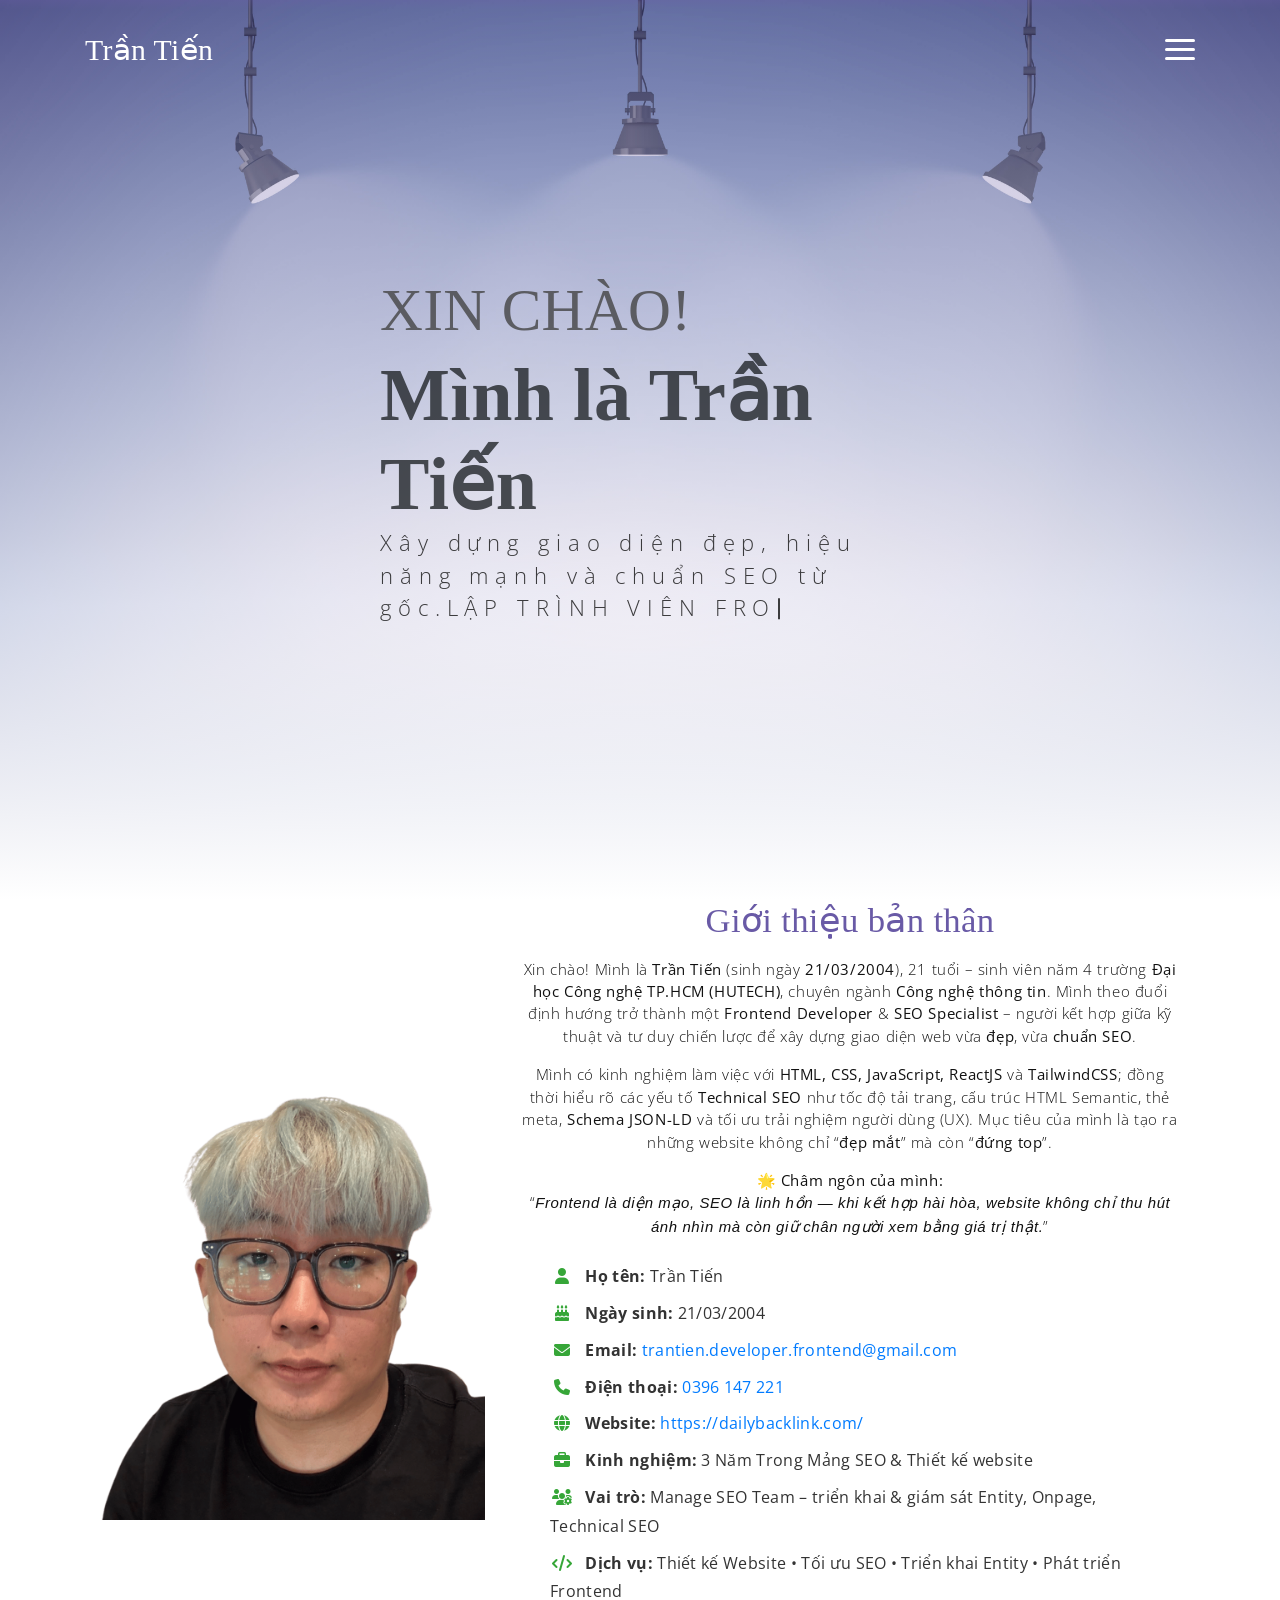
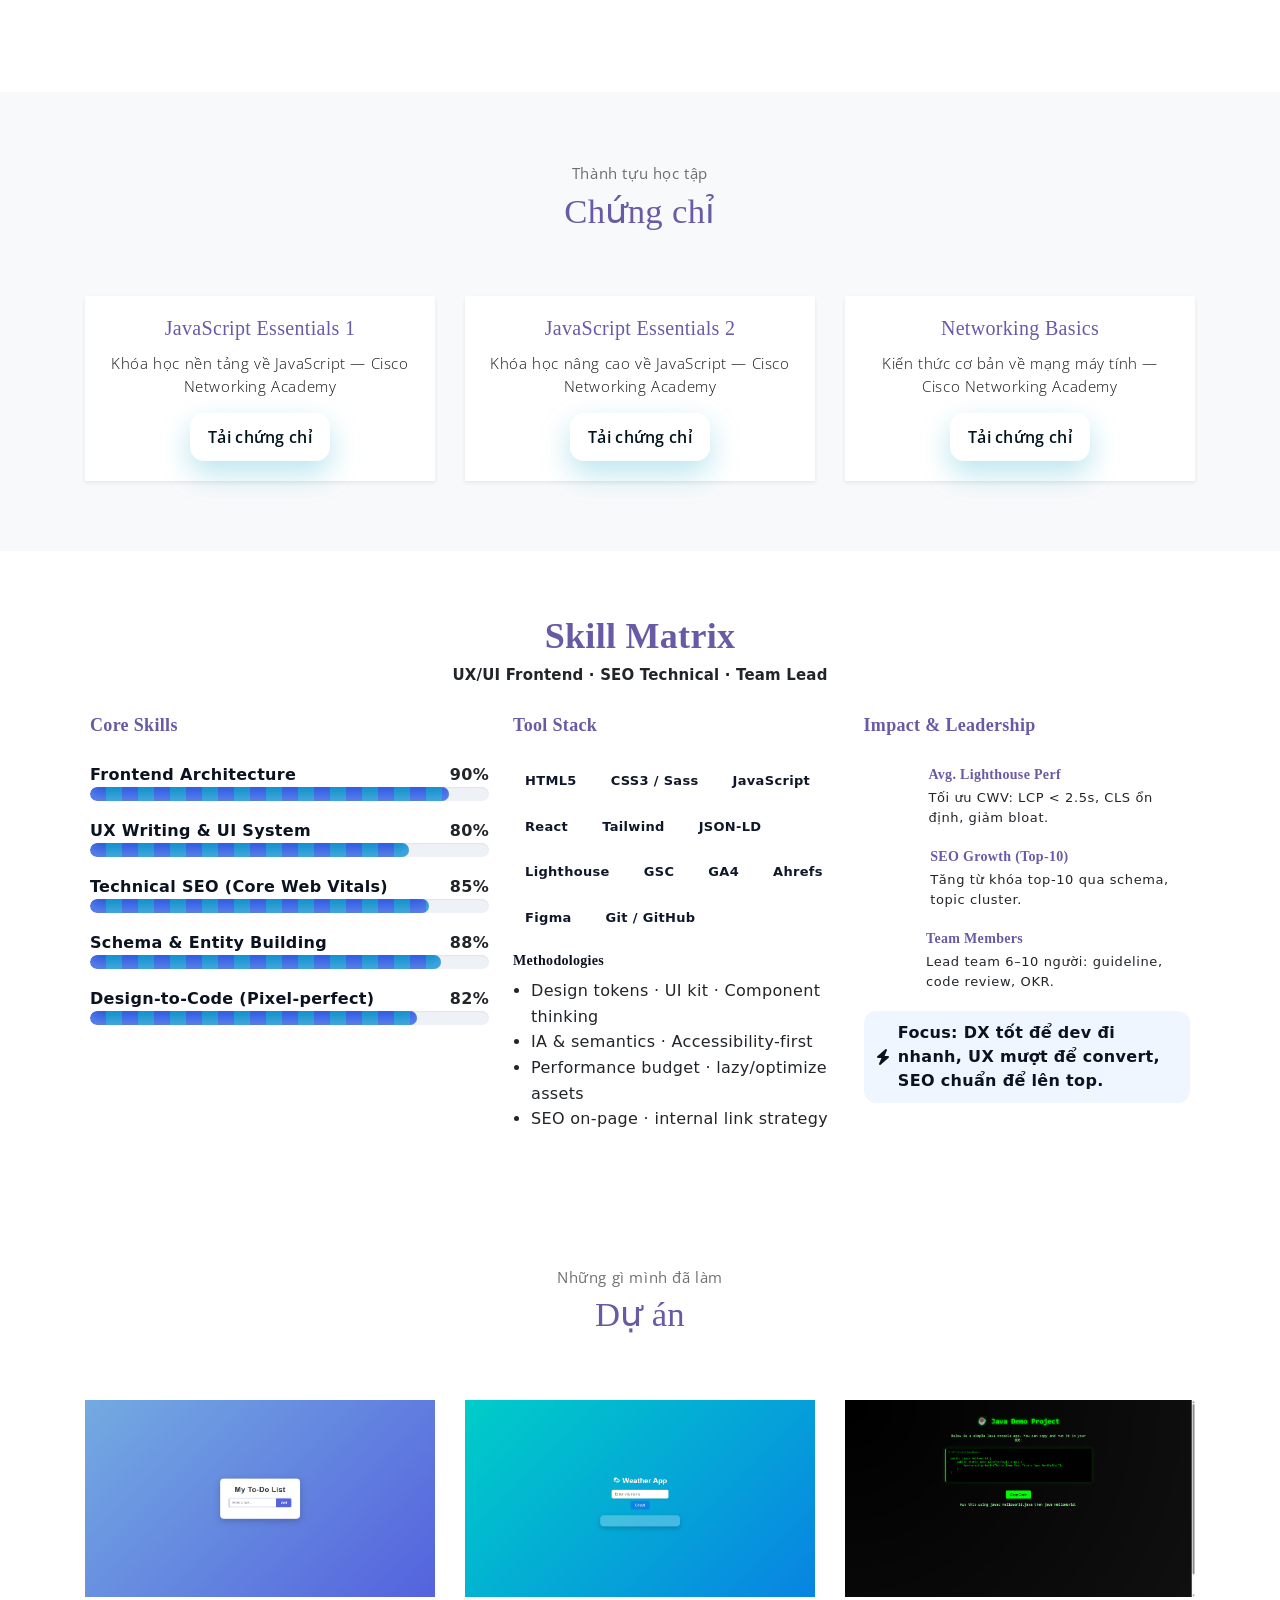
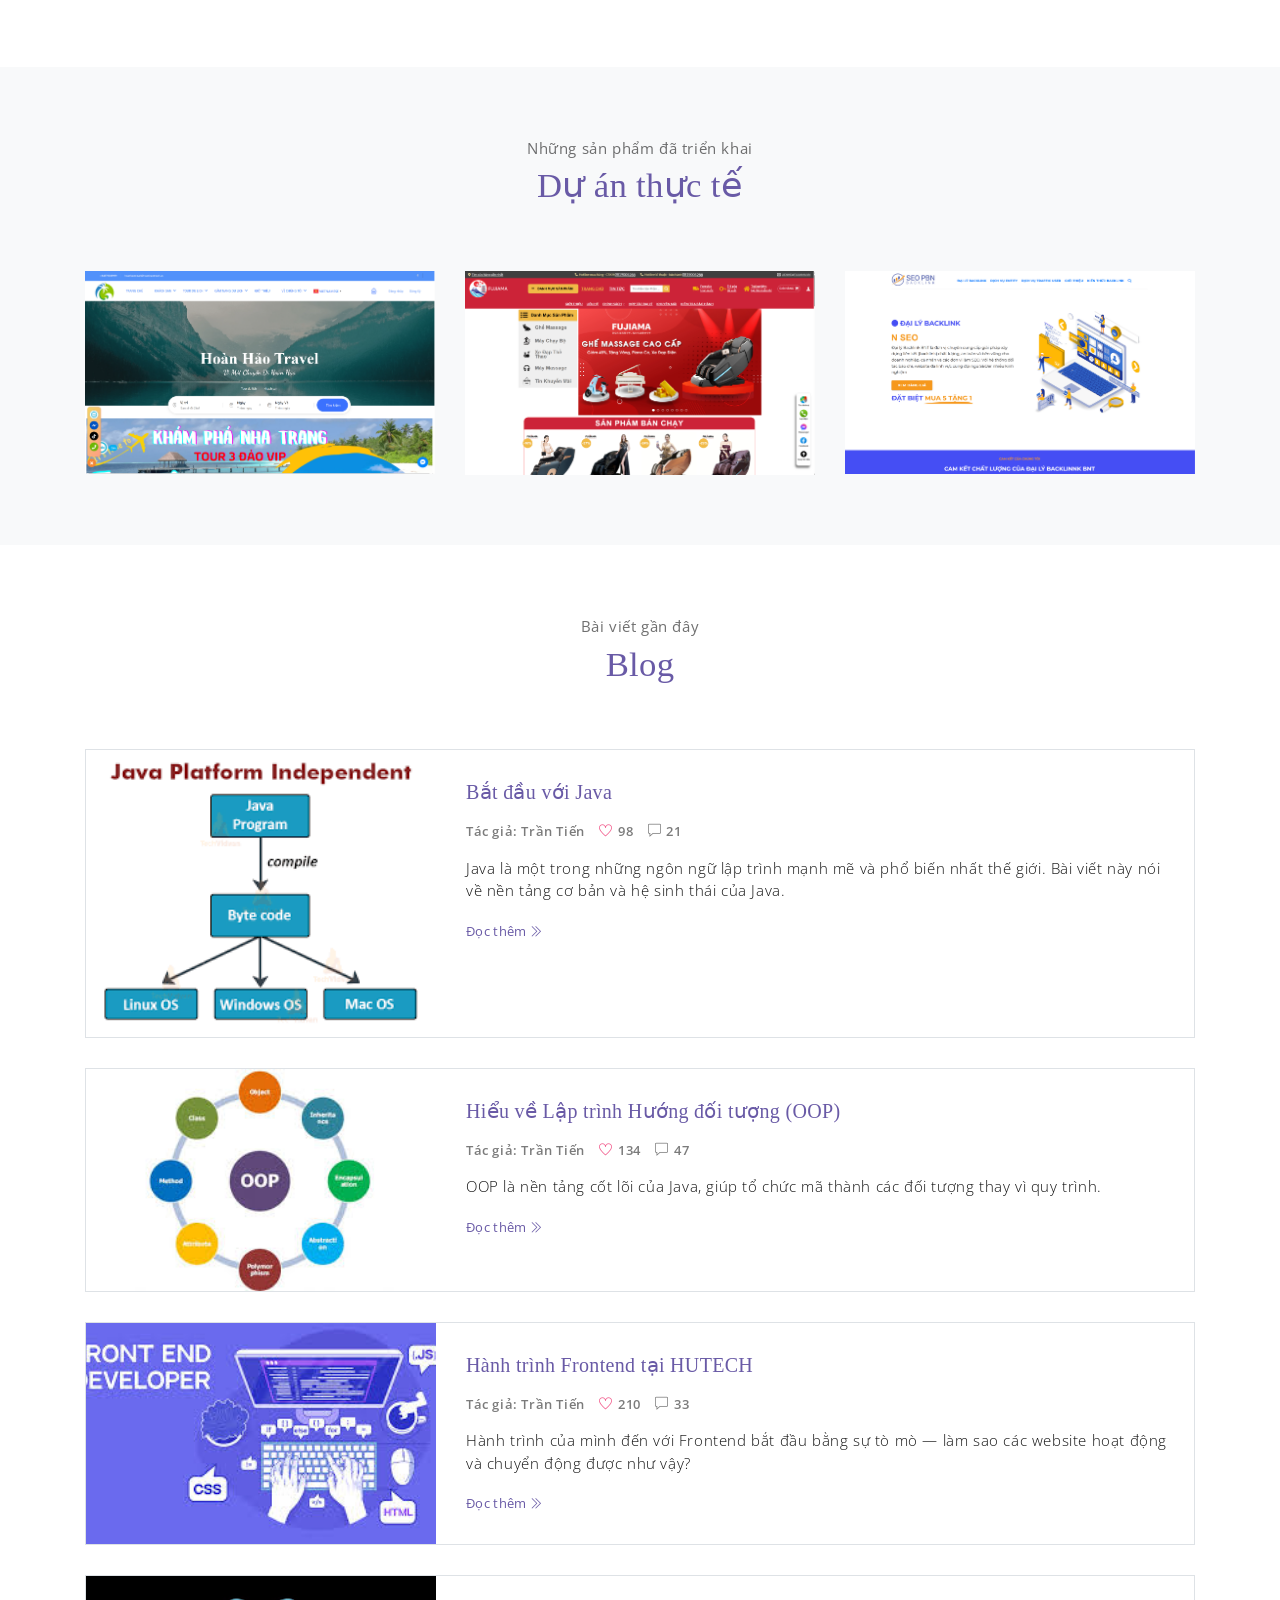
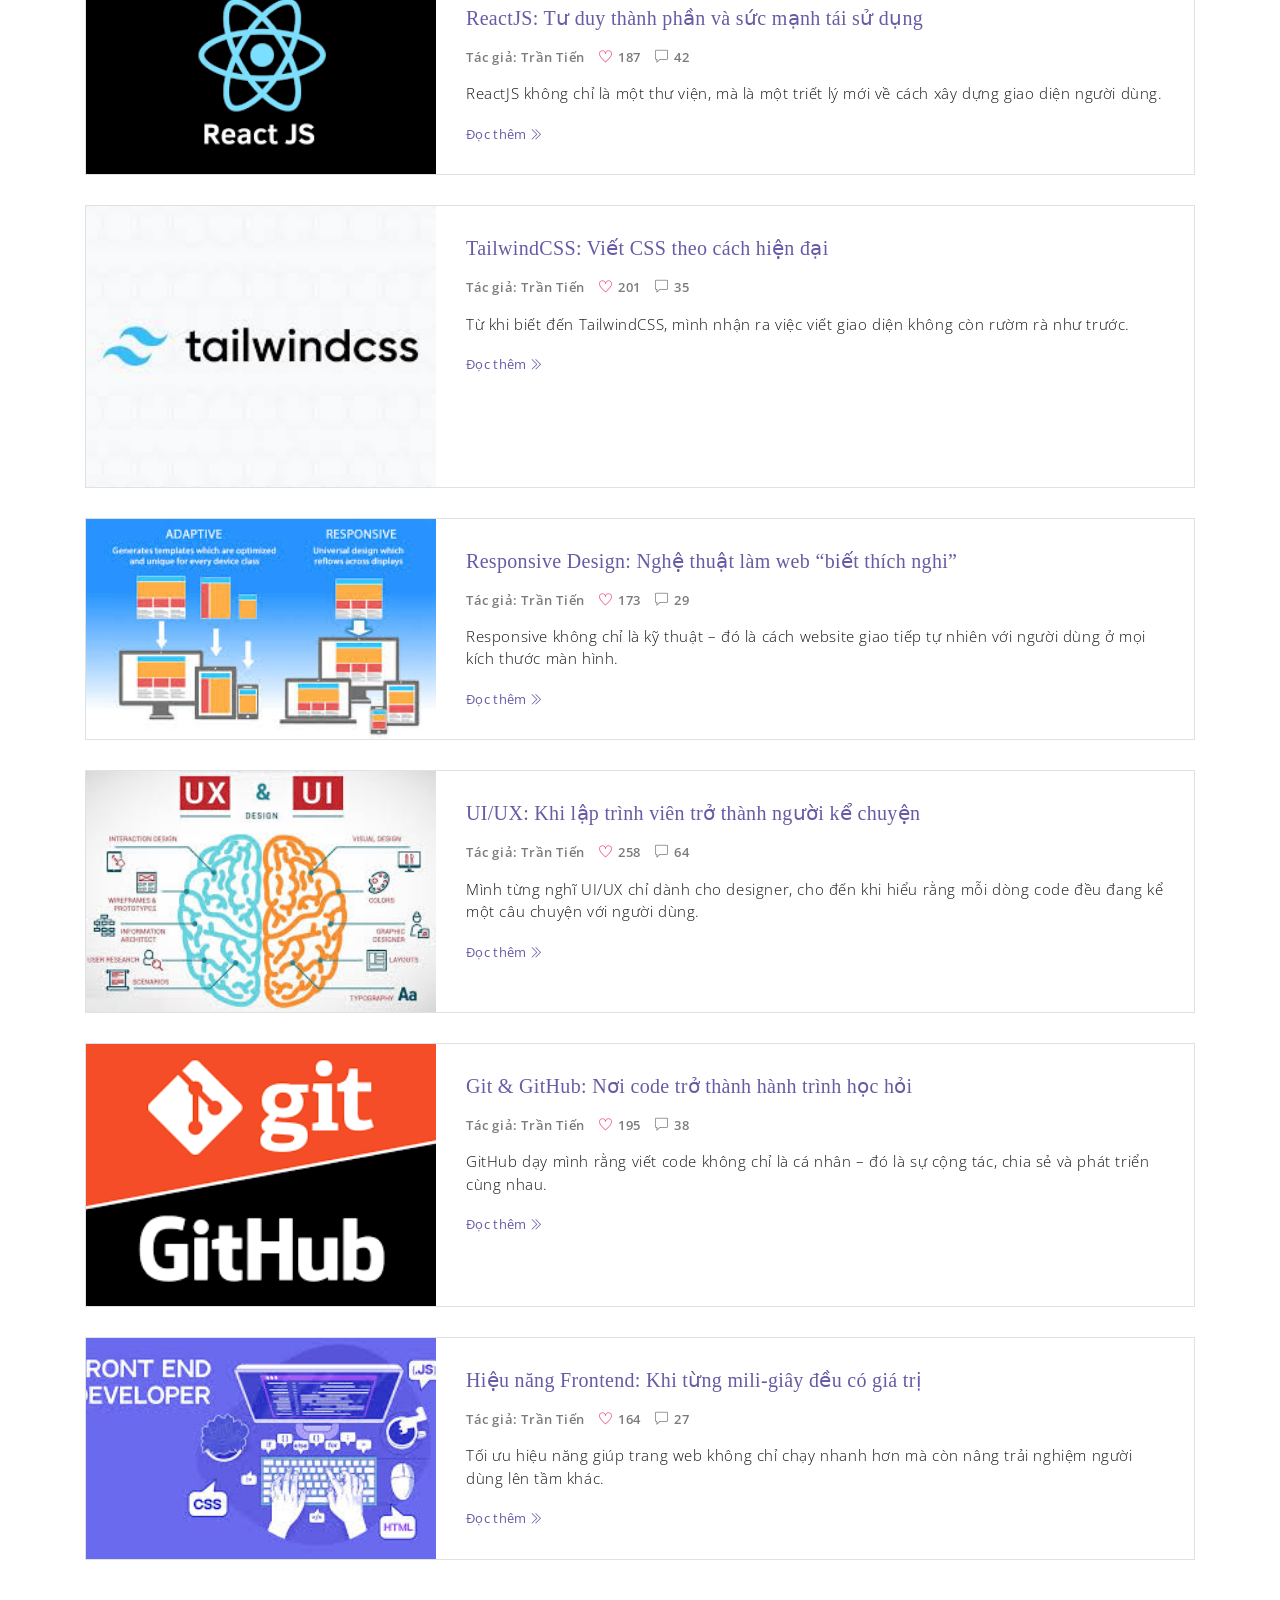
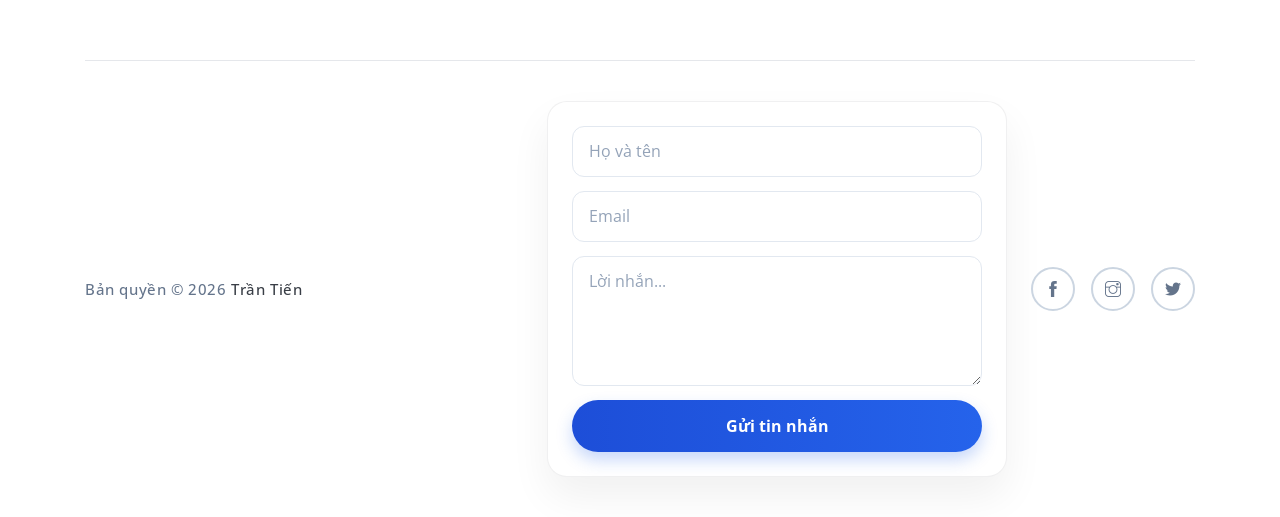
==== commit a174059b: "update" ====
--- a/index.html
+++ b/index.html
@@ -10,7 +10,10 @@
     <!-- font icons -->
     <link rel="stylesheet" href="assets/vendors/themify-icons/css/themify-icons.css">
     <!-- Bootstrap + Meyawo main styles -->
+     <link rel="stylesheet" href="https://cdnjs.cloudflare.com/ajax/libs/font-awesome/6.5.0/css/all.min.css">
+
     <link rel="stylesheet" href="assets/css/meyawo.css">
+    <link rel="stylesheet" href="https://cdnjs.cloudflare.com/ajax/libs/font-awesome/6.5.0/css/all.min.css">
 </head>
 
 <body data-spy="scroll" data-target=".navbar" data-offset="40" id="home">
@@ -47,31 +50,46 @@
         <div class="container text-center">
             <div class="about">
                 <div class="about-img-holder">
-                    <img src="assets/imgs/man.jpg" class="about-img" alt="Ảnh đại diện Trần Tiến">
-                </div>
-                <div class="about-caption">
-                    <p class="section-subtitle">Tôi là ai?</p>
-                    <h2 class="section-title mb-3">Giới thiệu bản thân</h2>
-                   <p>
-    Xin chào! Mình là <b>Trần Tiến</b>, 21 tuổi – sinh viên năm 4 trường <b>Đại học Công nghệ TP.HCM (HUTECH)</b>, chuyên ngành <b>Công nghệ thông tin</b>.  
-    Mình theo đuổi định hướng trở thành một <b>Frontend Developer</b> & <b>SEO Specialist</b> – người kết hợp giữa kỹ thuật và tư duy chiến lược để xây dựng giao diện web vừa đẹp, vừa đạt chuẩn tối ưu tìm kiếm.
-</p>
-<p>
-    Với mình, <b>Frontend</b> không chỉ là viết mã giao diện mà còn là nghệ thuật kể chuyện qua từng pixel, từng hiệu ứng, mang đến cảm xúc và trải nghiệm mượt mà cho người dùng.  
-    Còn <b>SEO</b> chính là cách để những sản phẩm ấy được nhìn thấy, được lan tỏa đúng người, đúng thời điểm.
-</p>
-<p>
-    Mình có kinh nghiệm làm việc với các công nghệ như <b>HTML, CSS, JavaScript, ReactJS</b> và <b>TailwindCSS</b>, đồng thời hiểu rõ các yếu tố <b>Technical SEO</b> như tối ưu tốc độ tải, cấu trúc HTML Semantic, thẻ meta, Schema JSON-LD và trải nghiệm người dùng (UX).  
-    Mục tiêu của mình là tạo ra những website không chỉ “đẹp mắt”, mà còn “đứng top”.
-</p>
-<p><b>🌟 Châm ngôn của mình:</b><br>
-    “Frontend là diện mạo, SEO là linh hồn — khi kết hợp hài hòa, website không chỉ thu hút ánh nhìn mà còn giữ chân người xem bằng giá trị thật.”
-</p>
-<p>
-    Mình luôn học hỏi mỗi ngày để trở thành người lập trình viên mang tư duy marketing, biết cách biến từng dòng code thành công cụ giúp doanh nghiệp phát triển bền vững trong kỷ nguyên số.
-</p>
-
-                </div>
+                    <img src="assets/imgs/man.png" class="about-img" alt="Ảnh đại diện Trần Tiến">
+                </div>
+               <div class="container text-center">
+    <h2 class="section-title mb-3">Giới thiệu bản thân</h2>
+    <p>
+      Xin chào! Mình là <b>Trần Tiến</b> (sinh ngày <b>21/03/2004</b>), 21 tuổi – sinh viên năm 4 trường <b>Đại học Công nghệ TP.HCM (HUTECH)</b>, chuyên ngành <b>Công nghệ thông tin</b>.  
+      Mình theo đuổi định hướng trở thành một <b>Frontend Developer</b> & <b>SEO Specialist</b> – người kết hợp giữa kỹ thuật và tư duy chiến lược để xây dựng giao diện web vừa <b>đẹp</b>, vừa <b>chuẩn SEO</b>.
+    </p>
+
+    <p>
+      Mình có kinh nghiệm làm việc với <b>HTML, CSS, JavaScript, ReactJS</b> và <b>TailwindCSS</b>; đồng thời hiểu rõ các yếu tố <b>Technical SEO</b> như tốc độ tải trang, cấu trúc HTML Semantic, thẻ meta, <b>Schema JSON-LD</b> và tối ưu trải nghiệm người dùng (UX).  
+      Mục tiêu của mình là tạo ra những website không chỉ “<b>đẹp mắt</b>” mà còn “<b>đứng top</b>”.
+    </p>
+
+    <p>
+      <b>🌟 Châm ngôn của mình:</b><br>
+      “<i>Frontend là diện mạo, SEO là linh hồn — khi kết hợp hài hòa, website không chỉ thu hút ánh nhìn mà còn giữ chân người xem bằng giá trị thật.</i>”
+    </p>
+
+
+
+    <div class="info-box mt-4 text-left">
+      <ul class="list-unstyled">
+     <ul class="list-unstyled info-list">
+  <li><i class="fa-solid fa-user"></i> <b>Họ tên:</b> Trần Tiến</li>
+  <li><i class="fa-solid fa-cake-candles"></i> <b>Ngày sinh:</b> 21/03/2004</li>
+  <li><i class="fa-solid fa-envelope"></i> <b>Email:</b> 
+    <a href="mailto:trantien.develope.frontend@gmail.com">trantien.developer.frontend@gmail.com</a></li>
+  <li><i class="fa-solid fa-phone"></i> <b>Điện thoại:</b> 
+    <a href="tel:0396147221">0396 147 221</a></li>
+  <li><i class="fa-solid fa-globe"></i> <b>Website:</b> 
+    <a href="https://dailybacklink.com/" target="_blank">https://dailybacklink.com/</a></li>
+  <li><i class="fa-solid fa-briefcase"></i> <b>Kinh nghiệm:</b> 3 Năm Trong Mảng SEO & Thiết kế website</li>
+  <li><i class="fa-solid fa-users-gear"></i> <b>Vai trò:</b> Manage SEO Team – triển khai & giám sát Entity, Onpage, Technical SEO</li>
+  <li><i class="fa-solid fa-code"></i> <b>Dịch vụ:</b> Thiết kế Website • Tối ưu SEO • Triển khai Entity • Phát triển Frontend</li>
+</ul>
+
+      </ul>
+    </div>
+  </div>
             </div>
         </div>
     </section>
@@ -126,7 +144,135 @@
         </div>
     </div>
 </section>
-
+<section class="ttx-skill-matrix" aria-labelledby="ttx-skill-title">
+  <div class="ttx-wrap">
+    <h2 id="ttx-skill-title" class="ttx-title">Skill Matrix</h2>
+    <p class="ttx-sub">UX/UI Frontend · SEO Technical · Team Lead</p>
+
+    <div class="ttx-grid">
+      <!-- 1) CORE SKILLS -->
+      <div class="ttx-col">
+        <h3 class="ttx-heading">Core Skills</h3>
+
+        <div class="ttx-meter">
+          <div class="ttx-meter-row">
+            <span class="ttx-label">Frontend Architecture</span>
+            <span class="ttx-val">90%</span>
+          </div>
+          <div class="ttx-track">
+            <div class="ttx-fill" style="--val:90%"></div>
+          </div>
+        </div>
+
+        <div class="ttx-meter">
+          <div class="ttx-meter-row">
+            <span class="ttx-label">UX Writing & UI System</span>
+            <span class="ttx-val">80%</span>
+          </div>
+          <div class="ttx-track">
+            <div class="ttx-fill" style="--val:80%"></div>
+          </div>
+        </div>
+
+        <div class="ttx-meter">
+          <div class="ttx-meter-row">
+            <span class="ttx-label">Technical SEO (Core Web Vitals)</span>
+            <span class="ttx-val">85%</span>
+          </div>
+          <div class="ttx-track">
+            <div class="ttx-fill" style="--val:85%"></div>
+          </div>
+        </div>
+
+        <div class="ttx-meter">
+          <div class="ttx-meter-row">
+            <span class="ttx-label">Schema & Entity Building</span>
+            <span class="ttx-val">88%</span>
+          </div>
+          <div class="ttx-track">
+            <div class="ttx-fill" style="--val:88%"></div>
+          </div>
+        </div>
+
+        <div class="ttx-meter">
+          <div class="ttx-meter-row">
+            <span class="ttx-label">Design-to-Code (Pixel-perfect)</span>
+            <span class="ttx-val">82%</span>
+          </div>
+          <div class="ttx-track">
+            <div class="ttx-fill" style="--val:82%"></div>
+          </div>
+        </div>
+      </div>
+
+      <!-- 2) TOOL STACK -->
+      <div class="ttx-col">
+        <h3 class="ttx-heading">Tool Stack</h3>
+        <ul class="ttx-chips" aria-label="Tooling">
+          <li class="ttx-chip">HTML5</li>
+          <li class="ttx-chip">CSS3 / Sass</li>
+          <li class="ttx-chip">JavaScript</li>
+          <li class="ttx-chip">React</li>
+          <li class="ttx-chip">Tailwind</li>
+          <li class="ttx-chip">JSON-LD</li>
+          <li class="ttx-chip">Lighthouse</li>
+          <li class="ttx-chip">GSC</li>
+          <li class="ttx-chip">GA4</li>
+          <li class="ttx-chip">Ahrefs</li>
+          <li class="ttx-chip">Figma</li>
+          <li class="ttx-chip">Git / GitHub</li>
+        </ul>
+
+        <h4 class="ttx-subheading">Methodologies</h4>
+        <ul class="ttx-bullets">
+          <li>Design tokens · UI kit · Component thinking</li>
+          <li>IA & semantics · Accessibility-first</li>
+          <li>Performance budget · lazy/optimize assets</li>
+          <li>SEO on-page · internal link strategy</li>
+        </ul>
+      </div>
+
+      <!-- 3) IMPACT & LEADERSHIP -->
+      <div class="ttx-col">
+        <h3 class="ttx-heading">Impact & Leadership</h3>
+
+        <div class="ttx-kpi">
+          <div class="ttx-kpi-ring" style="--p:78">
+            <span>78</span>
+          </div>
+          <div class="ttx-kpi-body">
+            <h5>Avg. Lighthouse Perf</h5>
+            <p>Tối ưu CWV: LCP < 2.5s, CLS ổn định, giảm bloat.</p>
+          </div>
+        </div>
+
+        <div class="ttx-kpi">
+          <div class="ttx-kpi-ring" style="--p:65">
+            <span>65</span>
+          </div>
+          <div class="ttx-kpi-body">
+            <h5>SEO Growth (Top-10)</h5>
+            <p>Tăng từ khóa top-10 qua schema, topic cluster.</p>
+          </div>
+        </div>
+
+        <div class="ttx-kpi">
+          <div class="ttx-kpi-ring" style="--p:8">
+            <span>8</span>
+          </div>
+          <div class="ttx-kpi-body">
+            <h5>Team Members</h5>
+            <p>Lead team 6–10 người: guideline, code review, OKR.</p>
+          </div>
+        </div>
+
+        <div class="ttx-mini-note">
+          <i class="fa-solid fa-bolt"></i> Focus: DX tốt để dev đi nhanh, UX mượt để convert, SEO chuẩn để lên top.
+        </div>
+      </div>
+    </div>
+  </div>
+</section>
     <!-- Portfolio -->
     <section class="section" id="portfolio">
         <div class="container text-center">
@@ -367,11 +513,24 @@
     <div class="container">
         <footer class="footer">
             <p class="mb-0">Bản quyền &copy; <script>document.write(new Date().getFullYear())</script> <a href="#">Trần Tiến</a></p>
+             <section class="contact-section">
+  <div class="contact-container">
+    <form class="contact-form">
+      <input type="text" name="name" placeholder="Họ và tên" class="contact-input" required>
+      <input type="email" name="email" placeholder="Email" class="contact-input" required>
+      <textarea name="message" placeholder="Lời nhắn..." class="contact-textarea" required></textarea>
+      <button type="submit" class="contact-button">Gửi tin nhắn</button>
+    </form>
+  </div>
+</section>
+           
             <div class="social-links text-right m-auto ml-sm-auto">
                 <a href="https://www.facebook.com/TranTienSEO" class="link"><i class="ti-facebook"></i></a>
                 <a href="https://www.instagram.com/ttien_gb/" class="link"><i class="ti-instagram"></i></a>
                 <a href="#" class="link"><i class="ti-twitter-alt"></i></a>
             </div>
+          
+
         </footer>
     </div>
 
--- a/assets/css/meyawo.css
+++ b/assets/css/meyawo.css
@@ -12300,4 +12300,280 @@
 @media (prefers-reduced-motion: reduce) {
 .hero::before, .orb { animation: none; }
 .header-subtitle .caret { display: none; }
-}+}
+
+.info-list {
+  text-align: left;
+  margin: 0 auto;
+  max-width: 600px;
+  line-height: 1.8;
+}
+
+.info-list li {
+  margin-bottom: 8px;
+  font-size: 16px;
+  color: #333;
+}
+
+.info-list i {
+  color: #36A638; /* màu xanh SEO đặc trưng */
+  width: 25px;
+  text-align: center;
+  margin-right: 6px;
+}
+
+.info-list a {
+  color: #007bff;
+  text-decoration: none;
+}
+
+.info-list a:hover {
+  text-decoration: underline;
+}
+/* =========================
+   Footer layout (3 cột)
+   ========================= */
+.footer{
+  display:grid;
+  gap:24px;
+  align-items:center;
+  /* mobile: 1 cột */
+  grid-template-columns: 1fr;
+  grid-template-areas:
+    "copy"
+    "form"
+    "social";
+  padding-top:40px;
+  padding-bottom:40px;
+}
+
+/* bản quyền trái */
+.footer > p{
+  grid-area: copy;
+  margin:0;
+  color:#64748b;           /* slate-500 */
+  font-weight:500;
+}
+
+/* social phải */
+.footer .social-links{
+  grid-area: social;
+  display:flex;
+  gap:16px;
+  justify-content:center;
+}
+.footer .social-links .link{
+  width:44px;height:44px; display:inline-flex;align-items:center;justify-content:center;
+  border:2px solid #cbd5e1; color:#64748b; border-radius:999px;
+  transition:all .2s ease;
+}
+.footer .social-links .link:hover{ border-color:#60a5fa; color:#1d4ed8; transform:translateY(-1px); }
+
+/* form giữa (giữ nguyên HTML: <section class="contact-section">...) */
+.footer .contact-section{
+  grid-area: form;
+  display:flex; justify-content:center;
+  background:transparent; padding:0;  /* loại nền xám của bản trước */
+}
+
+/* thẻ chứa form */
+.footer .contact-container{
+  width:100%;
+  max-width:460px;               /* chiều rộng card */
+  background:#ffffff;
+  border:1px solid rgba(2,6,23,.06);
+  box-shadow:0 20px 40px rgba(2,6,23,.06);
+  border-radius:20px;
+  padding:24px;
+}
+
+/* form */
+.footer .contact-form{
+  display:grid; gap:14px;
+}
+
+/* ô nhập */
+.footer .contact-input,
+.footer .contact-textarea{
+  width:100%;
+  background:#fff;
+  border:1px solid #e2e8f0;      /* slate-200 */
+  border-radius:12px;
+  padding:13px 16px;
+  font-size:16px; line-height:1.45;
+  color:#0f172a;
+  outline:none;
+  transition:border-color .15s ease, box-shadow .15s ease;
+}
+.footer .contact-input::placeholder,
+.footer .contact-textarea::placeholder{ color:#94a3b8; } /* slate-400 */
+.footer .contact-input:focus,
+.footer .contact-textarea:focus{
+  border-color:#2563eb;          /* blue-600 */
+  box-shadow:0 0 0 4px rgba(37,99,235,.15);
+}
+.footer .contact-textarea{ min-height:130px; resize:vertical; }
+
+/* nút gửi */
+.footer .contact-button{
+  width:100%;
+  border:0;
+  border-radius:999px;
+  padding:14px 24px;
+  font-weight:700;
+  font-size:16px;
+  color:#fff;
+  background:linear-gradient(90deg,#1d4ed8,#2563eb); /* xanh gradient */
+  box-shadow:0 8px 16px rgba(37,99,235,.25);
+  cursor:pointer;
+  transition:transform .1s ease, filter .2s ease;
+}
+.footer .contact-button:hover{ filter:brightness(1.05); transform:translateY(-1px); }
+.footer .contact-button:active{ transform:translateY(0); }
+
+/* đường kẻ mảnh phía trên footer nếu có container rộng */
+.container > .footer{ border-top:1px solid #e5e7eb; }
+
+/* =========================
+   Desktop ≥ 992px: 3 cột
+   ========================= */
+@media (min-width: 992px){
+  .footer{
+    grid-template-columns: 1fr minmax(420px, 460px) auto;
+    grid-template-areas: "copy form social";
+  }
+  .footer > p{ justify-self:start; }
+  .footer .social-links{ justify-self:end; }
+}
+
+/* =========================
+   Tối ưu nhỏ
+   ========================= */
+@media (max-width: 991.98px){
+  .footer .contact-container{ max-width:520px; } /* cho dễ bấm trên mobile */
+  .footer .social-links{ margin-top:8px; }
+}
+
+.ttx-skill-matrix{
+  background: radial-gradient(1200px 600px at 10% 0%, #f0f6ff 0%, transparent 50%),
+              radial-gradient(900px 500px at 100% 100%, #eefcff 0%, transparent 55%),
+              var(--ttx-bg);
+  padding: 64px 0;
+  color: var(--ttx-ink);
+  font-family: system-ui, -apple-system, Segoe UI, Roboto, "Helvetica Neue", Arial, "Noto Sans", sans-serif;
+}
+.ttx-wrap{ width:min(1100px,92%); margin:0 auto; }
+
+.ttx-title{
+  text-align:center;
+  font-size: clamp(24px, 3.4vw, 36px);
+  font-weight: 800;
+  margin: 0;
+  letter-spacing:.3px;
+}
+.ttx-sub{
+  text-align:center;
+  color: var(--ttx-muted);
+  margin: 6px 0 28px;
+  font-weight:600;
+  letter-spacing:.2px;
+}
+
+/* Grid */
+.ttx-grid{
+  display:grid; gap:24px;
+  grid-template-columns: 1fr;
+}
+@media (min-width: 980px){
+  .ttx-grid{ grid-template-columns: 1.1fr 0.9fr 0.9fr; align-items:start; }
+}
+
+/* Headings */
+.ttx-heading{
+  font-size: 18px; font-weight:800; margin:0 0 14px; position:relative;
+}
+.ttx-heading::after{
+  content:""; display:block; width:120px; height:3px; margin-top:10px;
+  background: linear-gradient(90deg, var(--ttx-accent), var(--ttx-accent-2));
+  border-radius:3px;
+}
+
+/* ===== Core skills: segmented meters ===== */
+.ttx-meter{ margin: 14px 0 18px; }
+.ttx-meter-row{
+  display:flex; justify-content:space-between; align-items:center; gap:12px;
+  font-weight:700;
+}
+.ttx-label{ color:#0b1220; }
+.ttx-val{ color:var(--ttx-muted); font-weight:800; letter-spacing:.3px; }
+
+.ttx-track{
+  height:14px; background:#eef2f6; border-radius:999px; overflow:hidden;
+  border:1px solid var(--ttx-line);
+  box-shadow: inset 0 1px 2px rgba(2,6,23,.06);
+}
+/* Fill: segmented look */
+.ttx-fill{
+  width:var(--val,0%); height:100%;
+  background:
+    repeating-linear-gradient(90deg,
+      rgba(29,78,216,.95) 0 12px,
+      rgba(29,78,216,.95) 12px 16px,
+      rgba(2,132,199,.95) 16px 28px,
+      rgba(2,132,199,.95) 28px 32px
+    );
+  filter:saturate(1.05);
+  box-shadow: inset 0 -8px 12px rgba(255,255,255,.25);
+  border-radius:inherit;
+  transition: width .8s cubic-bezier(.2,.8,.2,1);
+}
+@media (prefers-reduced-motion: reduce){
+  .ttx-fill{ transition: none; }
+}
+
+/* ===== Tool stack chips ===== */
+.ttx-chips{
+  list-style:none; padding:0; margin:0 0 18px;
+  display:flex; flex-wrap:wrap; gap:10px;
+}
+.ttx-chip{
+  padding:8px 12px; border-radius:999px; background:var(--ttx-panel);
+  border:1px solid var(--ttx-line); box-shadow: var(--ttx-shadow);
+  font-size:13px; font-weight:700; color:#0f172a;
+}
+.ttx-subheading{
+  margin: 14px 0 8px; font-size:14px; font-weight:800; color:#0b1220; letter-spacing:.3px;
+}
+.ttx-bullets{ margin:0; padding-left:18px; color:var(--ttx-muted); line-height:1.6; }
+
+/* ===== KPI & Leadership ===== */
+.ttx-kpi{ display:flex; align-items:center; gap:14px; margin: 14px 0; }
+.ttx-kpi-ring{
+  --size: 68px; --p: 70; /* percentage 0-100 */
+  width:var(--size); height:var(--size);
+  display:grid; place-items:center;
+  border-radius:50%;
+  background:
+    conic-gradient(var(--ttx-accent) calc(var(--p)*1%), #e8eef6 0);
+  position:relative;
+  box-shadow: var(--ttx-shadow);
+}
+.ttx-kpi-ring::after{
+  content:""; position:absolute; inset:6px; border-radius:50%; background:#fff;
+}
+.ttx-kpi-ring > span{
+  position:relative; font-weight:800; color:var(--ttx-accent); font-size:16px;
+}
+.ttx-kpi-body h5{
+  margin:0 0 4px; font-size:14px; font-weight:800;
+}
+.ttx-kpi-body p{
+  margin:0; font-size:13px; color:var(--ttx-muted); line-height:1.5;
+}
+
+.ttx-mini-note{
+  margin-top:16px; padding:10px 12px; border-radius:12px; background:#f0f6ff;
+  border:1px solid var(--ttx-line); color:#0b1220; font-weight:600;
+  display:flex; align-items:center; gap:8px;
+}
+.ttx-mini-note i{ color:var(--ttx-accent); }
